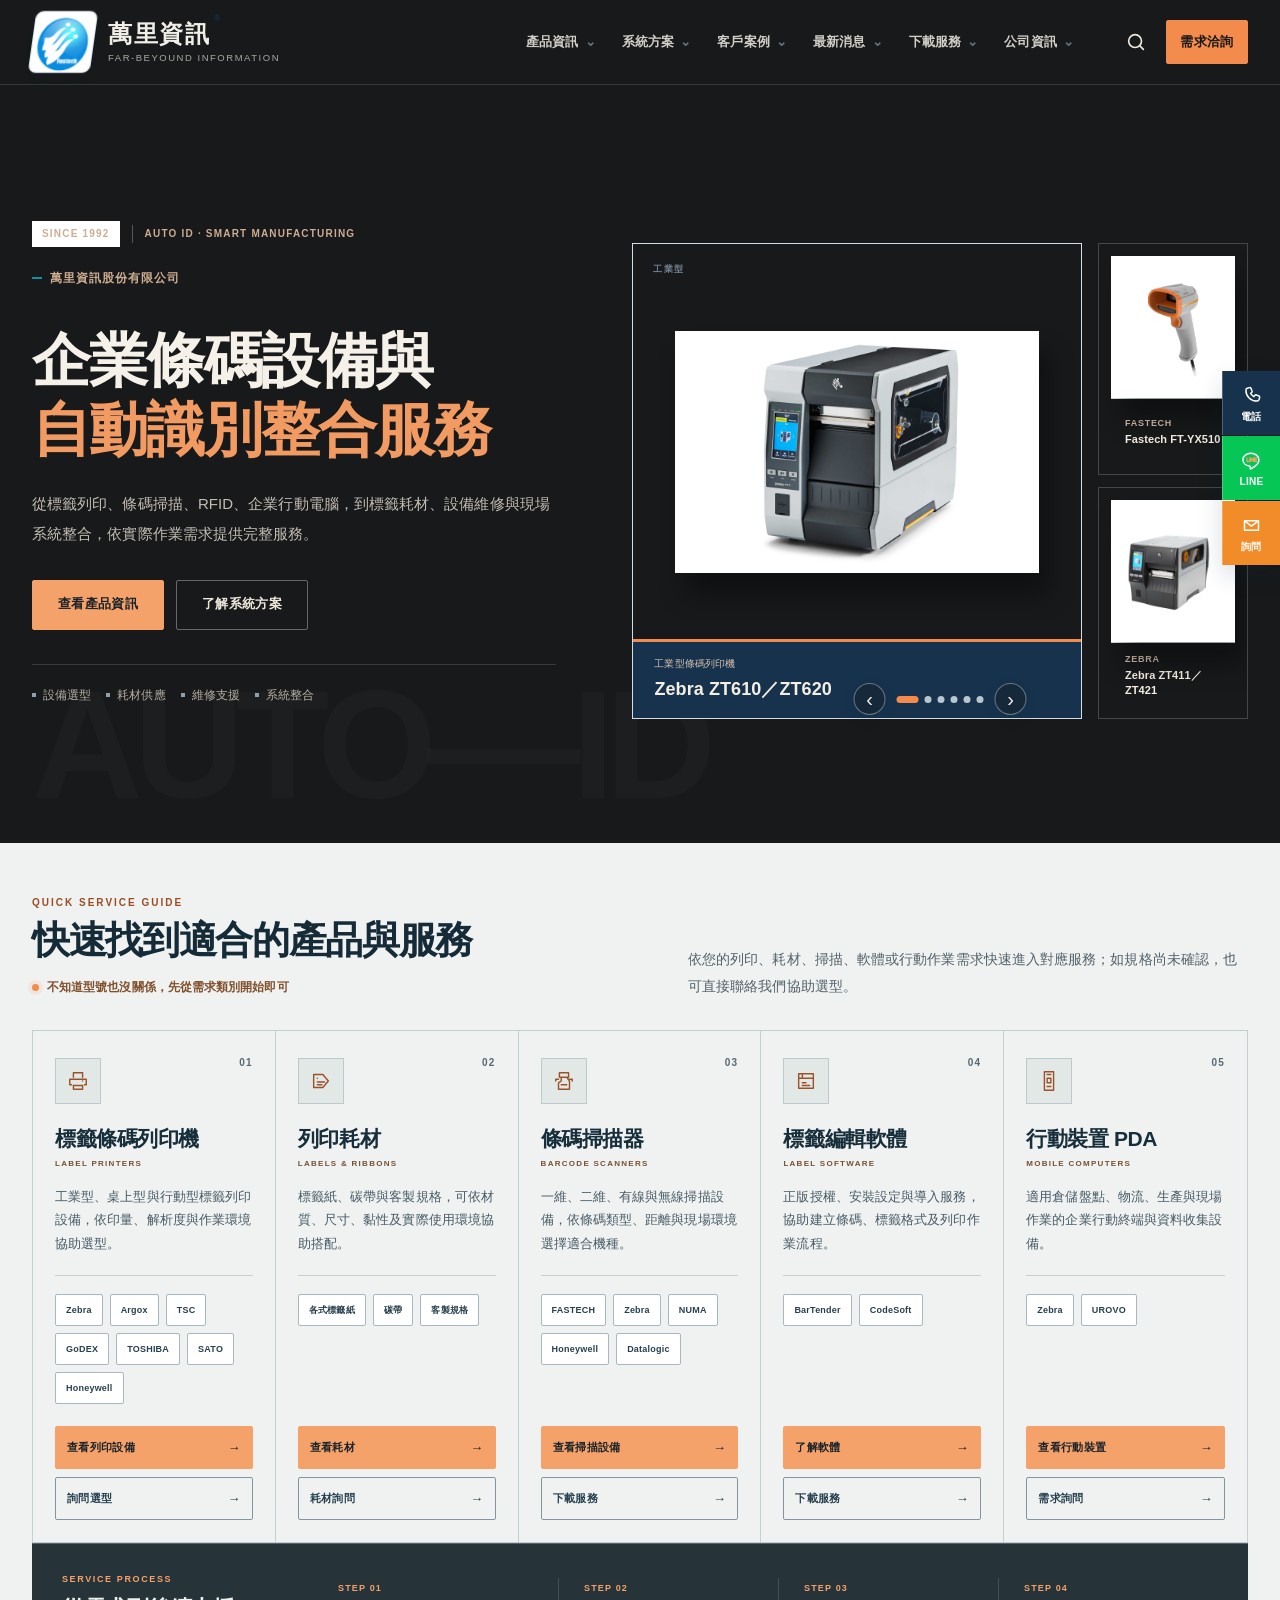
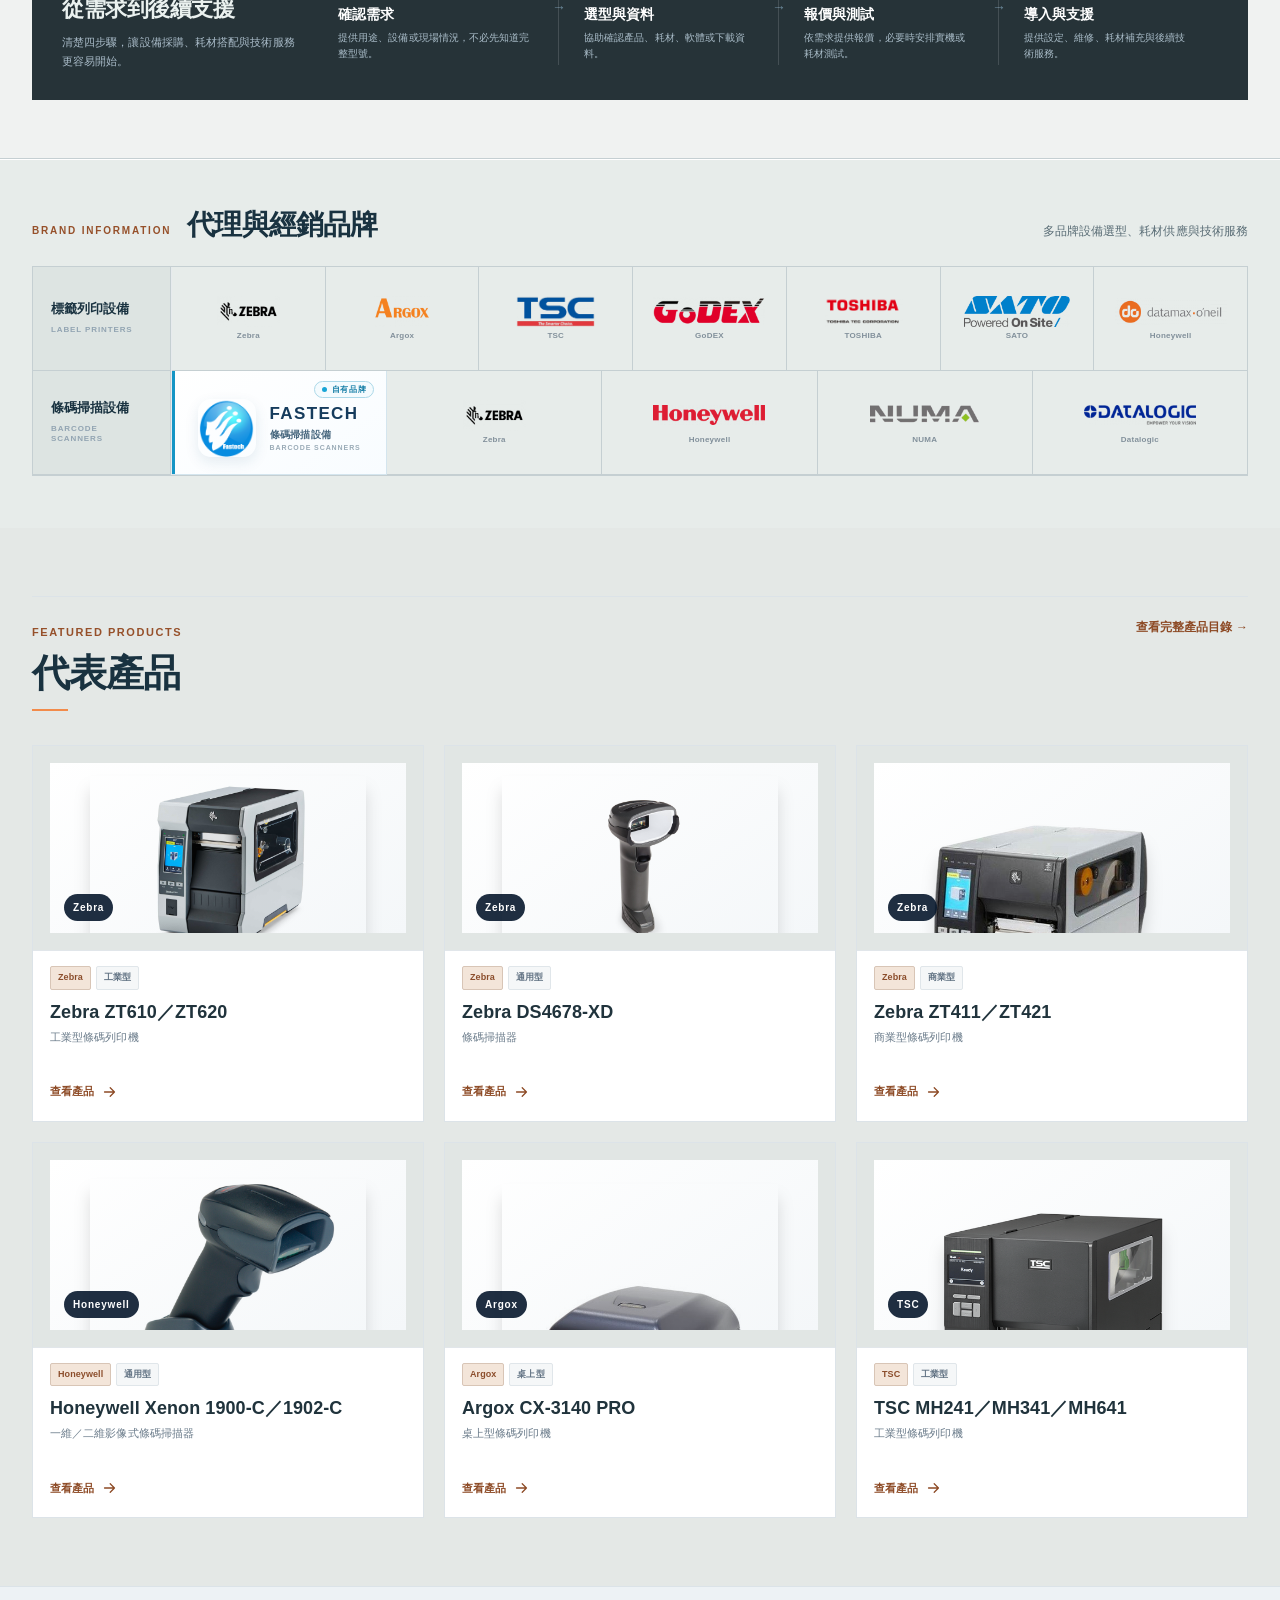
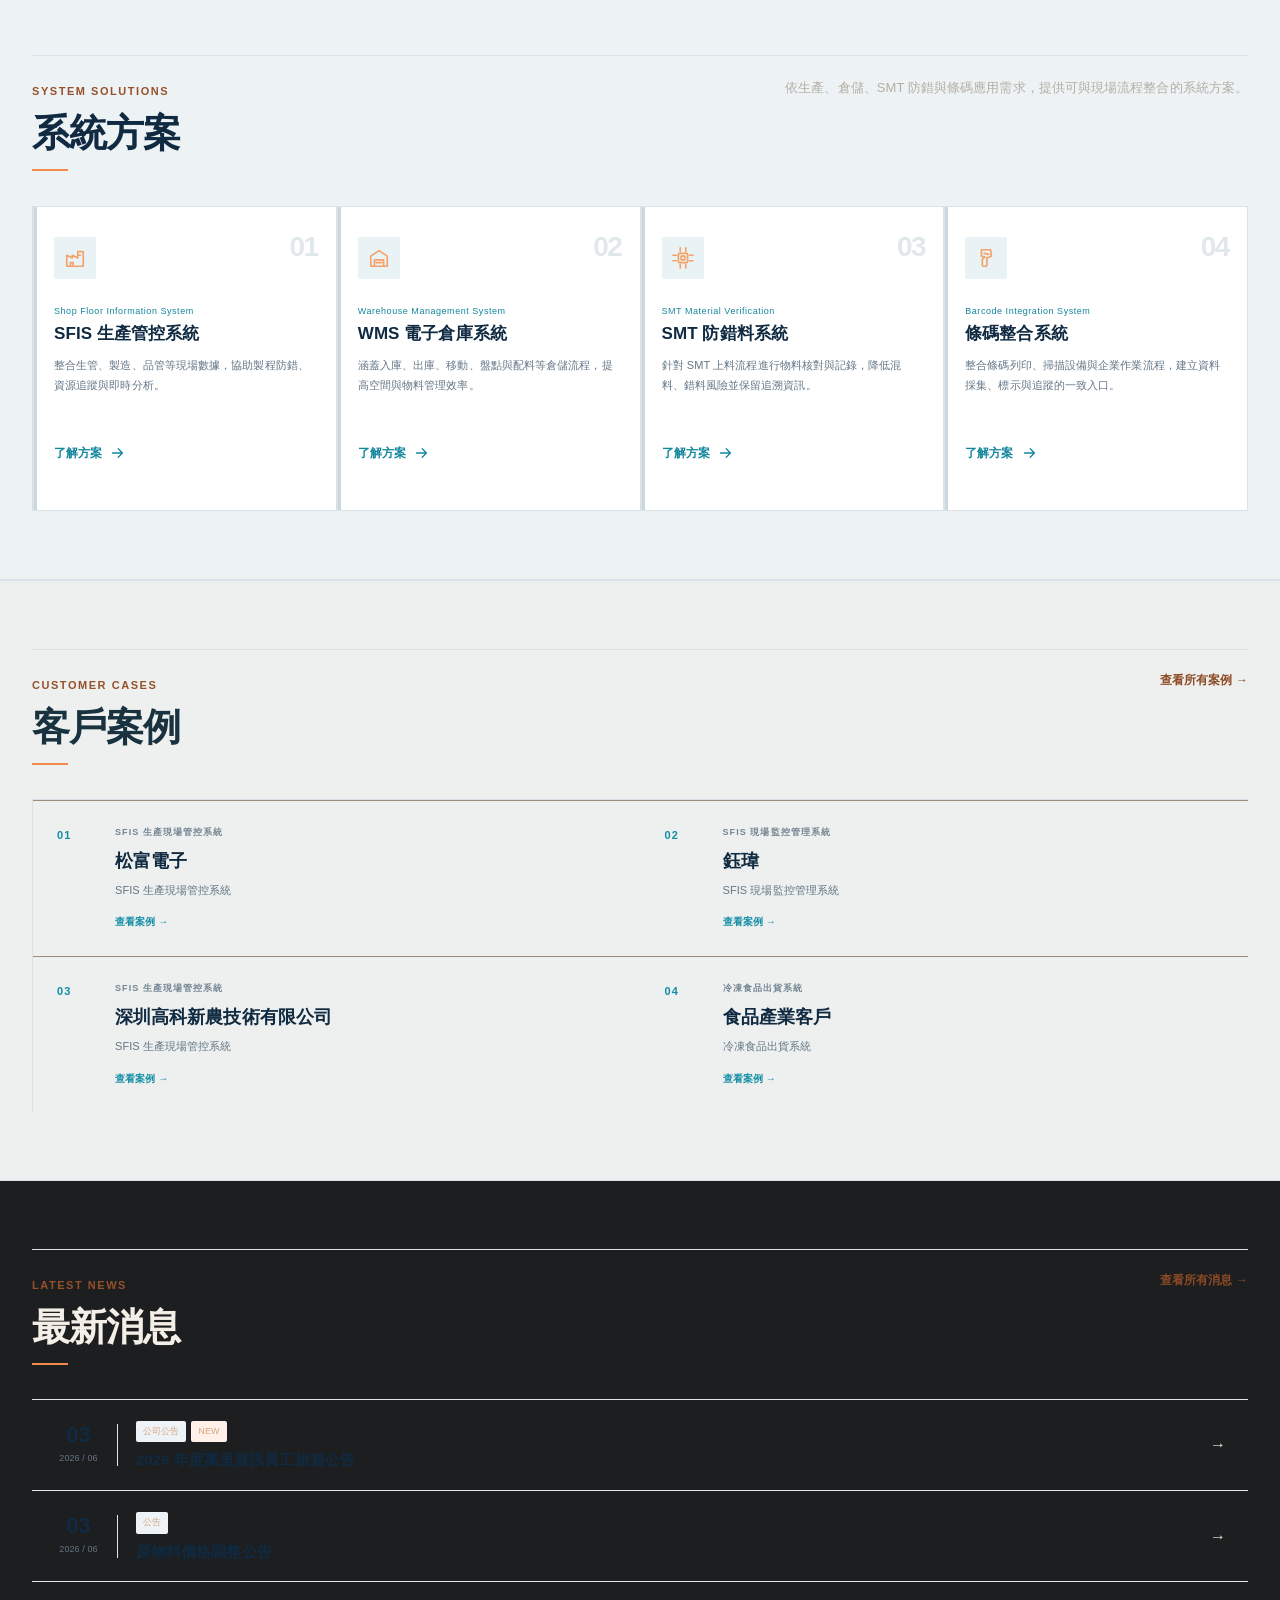
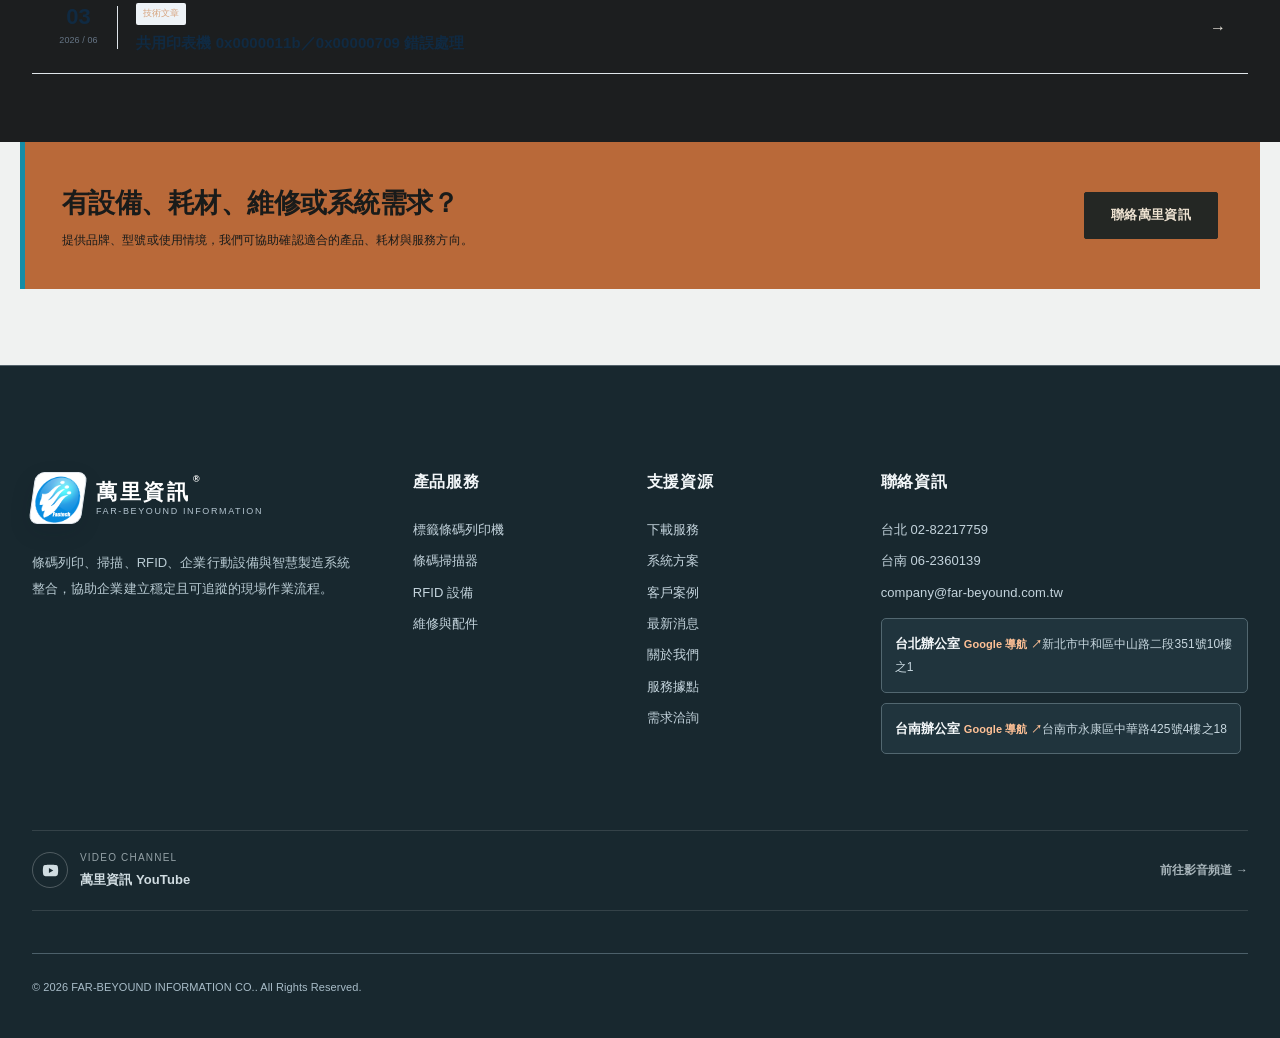
==== index.html @ d7917647 "首頁 product-docs 保留獨立 late 載入" ====
<!doctype html><html lang="zh-Hant"><head><meta charset="utf-8"><meta name="viewport" content="width=device-width,initial-scale=1"><meta name="description" content="萬里資訊提供標籤條碼列印機、條碼掃描器、RFID、行動電腦、標籤耗材、維修與智慧製造系統整合服務。"><title>萬里資訊｜條碼設備、自動識別與系統整合</title><link rel="stylesheet" href="assets/css/home-bundle.css?v=20260918-1010"><link rel="stylesheet" href="assets/css/approved-skin-20260916.css?v=20260918-1010"><link rel="icon" type="image/png" href="assets/images/brand/far-beyound-logo.png"></head><body data-page="home" class="fb-approved-skin-20260916"><div id="siteHeader"></div>
<main>
<section class="hero v2-home-hero"><div class="container hero-inner"><div class="hero-copy"><span class="eyebrow">萬里資訊股份有限公司</span><h1>企業條碼設備與<br><em>自動識別整合服務</em></h1><p>從標籤列印、條碼掃描、RFID、企業行動電腦，到標籤耗材、設備維修與現場系統整合，依實際作業需求提供完整服務。</p><div class="hero-actions"><a class="btn btn-primary" href="products.html">查看產品資訊</a><a class="btn btn-secondary" href="solutions.html">了解系統方案</a></div><div class="hero-trust" data-interactive="1"><a href="products.html"><span>設備選型</span></a><a href="products.html?category=labels"><span>耗材供應</span></a><a href="products.html?category=parts"><span>維修支援</span></a><a href="solutions.html"><span>系統整合</span></a></div></div><div class="v2-hero-products"><a class="v2-stage-main" href="product.html?id=zebra-zt610-zt620"><span class="v2-stage-label">INDUSTRIAL LABEL PRINTER</span><img src="assets/images/products/zebra-zt610-zt620.jpg" alt="Zebra ZT610 / ZT620 工業型條碼列印機" loading="eager" fetchpriority="high" decoding="async"><span class="v2-stage-caption"><small>工業型條碼列印機</small><b>Zebra ZT610 / ZT620</b></span></a><div class="v2-stage-side"><a href="product.html?id=zebra-zt411-zt421"><img src="assets/images/products/zebra-zt411-zt421.png" alt="Zebra ZT411 / ZT421" loading="lazy" fetchpriority="low" decoding="async"><span>Zebra ZT411 / ZT421</span></a><a href="product.html?id=zebra-ds4678-xd"><img src="assets/images/products/zebra-ds4678-xd.jpg" alt="Zebra DS4678-XD" loading="lazy" fetchpriority="low" decoding="async"><span>Zebra DS4678-XD</span></a></div></div></div></section>
<section class="v5-credibility" aria-label="萬里資訊服務概況"><div class="container v5-cred-grid"><div class="v5-cred-item"><strong class="v5-cred-key">1992</strong><span class="v5-cred-copy"><b>公司核准設立</b><span>持續服務企業條碼與自動識別應用</span></span></div><div class="v5-cred-item"><strong class="v5-cred-key smaller">台北 × 台南</strong><span class="v5-cred-copy"><b>台灣服務據點</b><span>設備、耗材與技術服務窗口</span></span></div><div class="v5-cred-item"><strong class="v5-cred-key smaller">AUTO ID</strong><span class="v5-cred-copy"><b>多品牌設備整合</b><span>列印、掃描、RFID 與行動設備</span></span></div><div class="v5-cred-item"><strong class="v5-cred-key smaller">SFIS · WMS · SMT</strong><span class="v5-cred-copy"><b>現場系統整合</b><span>生產、倉儲、防錯與條碼流程</span></span></div></div></section>
<section class="brand-portfolio" aria-labelledby="brandPortfolioTitle"><div class="container"><div class="brand-portfolio-head"><div class="brand-portfolio-title"><small>BRAND INFORMATION</small><h2 id="brandPortfolioTitle">代理與經銷品牌</h2></div><p>多品牌設備選型、耗材供應與技術服務</p></div><div class="brand-family"><div class="brand-family-label">標籤列印設備<small>LABEL PRINTERS</small></div><div class="brand-wordmarks"><a class="brand-wordmark zebra" href="products.html?category=printers&brand=Zebra">Zebra</a><a class="brand-wordmark argox" href="products.html?category=printers&brand=Argox">Argox</a><a class="brand-wordmark tsc" href="products.html?category=printers&brand=TSC">TSC</a><a class="brand-wordmark godex" href="products.html?category=printers&brand=GoDEX">GoDEX</a><a class="brand-wordmark toshiba" href="products.html?category=printers&brand=TOSHIBA">TOSHIBA</a><a class="brand-wordmark sato" href="products.html?category=printers&brand=SATO">SATO</a><a class="brand-wordmark honeywell" href="products.html?category=printers&brand=Honeywell">Honeywell</a></div></div><div class="brand-family scanner"><div class="brand-family-label">條碼掃描設備<small>BARCODE SCANNERS</small></div><div class="brand-wordmarks"><a class="brand-wordmark fastech" href="products.html?category=scanners&brand=Fastech">Fastech</a><a class="brand-wordmark zebra" href="products.html?category=scanners&brand=Zebra">Zebra</a><a class="brand-wordmark honeywell" href="products.html?category=scanners&brand=Honeywell">Honeywell</a><a class="brand-wordmark numa" href="products.html?category=scanners&brand=NUMA">NUMA</a><a class="brand-wordmark datalogic" href="products.html?category=scanners&brand=Datalogic">Datalogic</a></div></div></div></section>
<section class="v2-service-strip"><div class="container v2-service-grid"><a class="v2-service-item" href="products.html"><span class="v2-service-no">01</span><span><b>設備與產品</b><small>列印機・掃描器・RFID・行動電腦</small></span></a><a class="v2-service-item" href="products.html?category=labels"><span class="v2-service-no">02</span><span><b>標籤與耗材</b><small>標籤貼紙・碳帶・客製代印</small></span></a><a class="v2-service-item" href="products.html?category=parts"><span class="v2-service-no">03</span><span><b>維修與技術支援</b><small>設備檢測・零件・現場服務</small></span></a><a class="v2-service-item" href="solutions.html"><span class="v2-service-no">04</span><span><b>系統整合</b><small>SFIS・WMS・SMT・條碼整合</small></span></a></div></section>
<section class="section section-white"><div class="container"><div class="section-head"><div><span class="eyebrow">PRODUCT & SERVICE</span><h2>產品與服務</h2></div><p>依設備類型快速進入完整目錄，從硬體、耗材、軟體到維修服務集中查找。</p></div><div id="homeCategories" class="category-grid"></div></div></section><section class="section"><div class="container"><div class="section-head"><div><span class="eyebrow">FEATURED PRODUCTS</span><h2>代表產品</h2></div><a class="text-link" href="products.html">查看完整產品目錄 →</a></div><div id="homeProducts" class="product-grid"></div></div></section><section class="section section-dark"><div class="container"><div class="section-head"><div><span class="eyebrow">SYSTEM SOLUTIONS</span><h2>系統方案</h2></div><p>依生產、倉儲、SMT 防錯與條碼應用需求，提供可與現場流程整合的系統方案。</p></div><div id="homeSolutions" class="solution-grid"></div></div></section>
<section class="section v5-case-section"><div class="container"><div class="section-head"><div><span class="eyebrow">CUSTOMER CASES</span><h2>客戶案例</h2></div><a class="text-link" href="cases.html">查看所有案例 →</a></div><div class="v5-case-grid"><a class="v5-case-card" href="cases.html"><span class="v5-case-no">01</span><small>SFIS · PRODUCTION</small><h3>松富電子</h3><p>SFIS 生產現場管控系統</p><span class="v5-case-link">查看案例 →</span></a><a class="v5-case-card" href="cases.html"><span class="v5-case-no">02</span><small>SFIS · MONITORING</small><h3>鈺瑋</h3><p>SFIS 現場監控管理系統</p><span class="v5-case-link">查看案例 →</span></a><a class="v5-case-card" href="cases.html"><span class="v5-case-no">03</span><small>SFIS · INTEGRATION</small><h3>深圳高科新農技術有限公司</h3><p>SFIS 生產現場管控系統</p><span class="v5-case-link">查看案例 →</span></a><a class="v5-case-card" href="cases.html"><span class="v5-case-no">04</span><small>WMS · SHIPPING</small><h3>食品產業客戶</h3><p>冷凍食品出貨系統</p><span class="v5-case-link">查看案例 →</span></a></div></div></section>
<section class="section section-white"><div class="container"><div class="section-head"><div><span class="eyebrow">LATEST NEWS</span><h2>最新消息</h2></div><a class="text-link" href="news.html">查看所有消息 →</a></div><div id="homeNews" class="news-list"></div></div></section><section class="cta-band"><div><h2>有設備、耗材、維修或系統需求？</h2><p>提供品牌、型號或使用情境，我們可協助確認適合的產品、耗材與服務方向。</p></div><a class="btn" href="contact.html">聯絡萬里資訊</a></section>
</main><div id="siteFooter"></div><script src="assets/js/data.js?v=20260918-1010"></script><script src="assets/js/cloud-sync.js?v=20260918-1010" data-cloud-sync="1"></script><script type="application/json" id="homeBundledRuntimeMarkers" data-front-url-guard="1" data-page-settings-control="1" data-search-visibility="1" data-front-location-control="1" data-front-feature-control="1" data-public-managed-content="1" data-front-brand-control="1" data-social-content="1" data-site-seo="1" data-social-display="1" data-public-release-polish="1" data-brand-home-guard="1" data-quick-contact-normalize="1" data-quick-contact-authority="1" data-solution-coverage="1">{}</script><script type="application/json" id="homeLateRuntimeAssets">["assets/js/product-docs.js?v=20260918-1010","assets/js/home-late-bundle.js?v=20260918-1010"]</script><script src="assets/js/home-main-bundle.js?v=20260918-1010"></script><script src="assets/js/site-social.js?v=20260918-1010"></script><script src="assets/js/home-aux-bundle.js?v=20260918-1010"></script></body></html>
---- assets/css/home-bundle.css ----
/* HOME BUNDLE — generated from existing styles in production order. Approved skin remains a direct final authority stylesheet. */

/* ===== assets/css/public-prepaint.css ===== */
/* Meeting-stability first paint: keep the public page visible and avoid white/blank flashes. */
html body[data-page]:not([data-page="admin"]):not(.fb-public-ready){visibility:visible!important;opacity:1!important;transition:none!important}
html body[data-page]:not([data-page="admin"]){visibility:visible!important;opacity:1!important;transition:none!important}
html body[data-page]:not([data-page="admin"]).fb-public-ready{visibility:visible!important;opacity:1!important;transition:none!important}

/* Canonical public quick-contact UI. Colors must be correct before JavaScript enhancement. */
@media(max-width:980px){
  body[data-page="home"] .v2-home-hero{padding-bottom:92px}
  body[data-page="home"] .v2-hero-products{margin-bottom:8px}
  html body[data-page]:not([data-page="admin"]) .quick-contact{display:none!important}
  html body[data-page]:not([data-page="admin"]) .mobile-contact-bar{position:fixed!important;left:0!important;right:0!important;bottom:0!important;z-index:90!important;display:grid!important;grid-template-columns:repeat(3,1fr)!important;gap:0!important;padding:0 0 env(safe-area-inset-bottom)!important;background:transparent!important;border:0!important;border-radius:0!important;box-shadow:0 -8px 26px rgba(18,46,70,.10)!important;overflow:visible!important}
  html body[data-page]:not([data-page="admin"]) .mobile-contact-bar a,html body[data-page]:not([data-page="admin"]) .mobile-contact-bar button{min-height:58px!important;height:58px!important;margin:0!important;padding:0!important;border:0!important;border-right:1px solid rgba(255,255,255,.25)!important;border-radius:0!important;color:#fff!important;display:flex!important;align-items:center!important;justify-content:center!important;gap:7px!important;text-decoration:none!important;font:inherit!important;font-size:11px!important;font-weight:700!important;line-height:1.1!important;box-shadow:none!important;transition:none!important}
  html body[data-page]:not([data-page="admin"]) .mobile-contact-bar button{background:#17324d!important}
  html body[data-page]:not([data-page="admin"]) .mobile-contact-bar a:nth-child(2){background:#06C755!important}
  html body[data-page]:not([data-page="admin"]) .mobile-contact-bar a:nth-child(3){background:#F28C28!important}
  html body[data-page]:not([data-page="admin"]) .mobile-contact-bar a:last-child{border-right:0!important}
  html body[data-page]:not([data-page="admin"]) .mobile-contact-bar svg{width:19px!important;height:19px!important;display:block!important;fill:none!important;stroke:#fff!important;stroke-width:1.7!important;stroke-linecap:round!important;stroke-linejoin:round!important}
  html body[data-page]:not([data-page="admin"]) .mobile-contact-bar .line-detail{stroke-width:1.25!important}
  html body[data-page]:not([data-page="admin"]) .mobile-contact-phone{position:fixed!important;left:14px!important;right:14px!important;bottom:calc(70px + env(safe-area-inset-bottom))!important;z-index:91!important;background:#fff!important;border:1px solid #dce4e9!important;border-radius:10px!important;padding:8px!important;box-shadow:0 18px 48px rgba(17,43,66,.2)!important;display:none!important}
  html body[data-page]:not([data-page="admin"]) .mobile-contact-phone.is-open{display:block!important}
  html body[data-page]:not([data-page="admin"]) .mobile-contact-phone a{display:flex!important;justify-content:space-between!important;align-items:center!important;padding:13px 12px!important;text-decoration:none!important;color:#17324d!important;border-bottom:1px solid #edf1f3!important}
  html body[data-page]:not([data-page="admin"]) .mobile-contact-phone a:last-child{border-bottom:0!important}
  html body[data-page]:not([data-page="admin"]) .mobile-contact-phone span{font-size:12px!important;color:#71808d!important}
  html body[data-page]:not([data-page="admin"]) .mobile-contact-phone b{font-size:14px!important}
  html body[data-page]:not([data-page="admin"]){padding-bottom:calc(58px + env(safe-area-inset-bottom))!important}
}

@media(min-width:981px){
  html body[data-page]:not([data-page="admin"]){padding-bottom:0!important}
  html body[data-page]:not([data-page="admin"]) .quick-contact{position:fixed!important;right:0!important;top:52%!important;z-index:88!important;transform:translateY(-50%)!important;display:grid!important;gap:1px!important;padding:0!important;width:auto!important;background:transparent!important;border:0!important;border-radius:8px 0 0 8px!important;box-shadow:0 10px 24px rgba(20,44,66,.16)!important;overflow:visible!important;filter:none!important}
  html body[data-page]:not([data-page="admin"]) .quick-contact .quick-contact-item{position:relative!important;margin:0!important;padding:0!important;border:0!important;background:transparent!important;box-shadow:none!important}
  html body[data-page]:not([data-page="admin"]) .quick-contact .quick-contact-btn{position:relative!important;display:flex!important;flex-direction:column!important;align-items:center!important;justify-content:center!important;width:58px!important;min-width:58px!important;height:64px!important;min-height:64px!important;margin:0!important;padding:0!important;border:0!important;border-left:1px solid rgba(255,255,255,.24)!important;border-radius:0!important;color:#fff!important;box-shadow:none!important;overflow:visible!important;gap:5px!important;text-decoration:none!important;line-height:1.1!important;font:inherit!important;transition:none!important;backdrop-filter:none!important}
  html body[data-page]:not([data-page="admin"]) .quick-contact .quick-contact-item:nth-child(1) .quick-contact-btn{background:#17324d!important}
  html body[data-page]:not([data-page="admin"]) .quick-contact .quick-contact-item:nth-child(2) .quick-contact-btn{background:#06C755!important}
  html body[data-page]:not([data-page="admin"]) .quick-contact .quick-contact-item:nth-child(3) .quick-contact-btn{background:#F28C28!important}
  html body[data-page]:not([data-page="admin"]) .quick-contact .quick-contact-btn:hover,html body[data-page]:not([data-page="admin"]) .quick-contact .quick-contact-item.is-open>.quick-contact-btn{filter:brightness(.92)!important}
  html body[data-page]:not([data-page="admin"]) .quick-contact .quick-contact-btn svg{width:21px!important;height:21px!important;display:block!important;fill:none!important;stroke:#fff!important;stroke-width:1.7!important;stroke-linecap:round!important;stroke-linejoin:round!important}
  html body[data-page]:not([data-page="admin"]) .quick-contact .quick-contact-btn span{font-size:10px!important;line-height:1.1!important;font-weight:700!important;letter-spacing:.03em!important;color:#fff!important}
  html body[data-page]:not([data-page="admin"]) .quick-contact .quick-phone-panel{right:67px!important;top:0!important}
}


/* ===== assets/css/app.css ===== */
body[data-page]:not([data-page="admin"]):not(.fb-public-ready){visibility:hidden!important}
:root{--bg:#f5f7fa;--surface:#fff;--ink:#102033;--muted:#65758a;--line:#dbe3ea;--navy:#09203b;--navy2:#12395c;--teal:#0b968e;--teal2:#17b6a7;--orange:#ed6a3a;--soft:#eaf8f6;--radius:18px;--shadow:0 18px 50px rgba(9,32,59,.12);--container:1180px}*{box-sizing:border-box}html{scroll-behavior:smooth}body{margin:0;background:var(--bg);color:var(--ink);font-family:Inter,"Noto Sans TC","PingFang TC","Microsoft JhengHei",system-ui,sans-serif;line-height:1.65}.no-scroll{overflow:hidden}a{color:inherit;text-decoration:none}button,input,select,textarea{font:inherit}button{cursor:pointer}.container{width:min(calc(100% - 40px),var(--container));margin:auto}.icon{width:22px;height:22px;display:inline-block;flex:none}.eyebrow{font-size:11px;font-weight:900;letter-spacing:.17em;color:var(--teal);text-transform:uppercase}.topbar{background:#06182d;color:#c9d8e7;font-size:12px}.topbar-inner{min-height:36px;display:flex;align-items:center;justify-content:space-between;gap:20px}.topbar-contact{display:flex;gap:10px;align-items:center}.topbar a:hover{color:#fff}.line-link{color:#8ce4da}.site-header{position:sticky;top:0;z-index:50;background:rgba(255,255,255,.96);backdrop-filter:blur(14px);border-bottom:1px solid rgba(219,227,234,.85);transition:.2s}.site-header.scrolled{box-shadow:0 10px 30px rgba(9,32,59,.08)}.header-inner{height:76px;display:flex;align-items:center;gap:28px}.brand{display:flex;align-items:center;gap:12px;white-space:nowrap}.brand-mark{width:39px;height:39px;display:flex;align-items:flex-end;gap:3px;transform:skew(-8deg)}.brand-mark i{display:block;width:9px;border-radius:2px;background:var(--teal2)}.brand-mark i:nth-child(1){height:19px}.brand-mark i:nth-child(2){height:29px;background:var(--orange)}.brand-mark i:nth-child(3){height:35px;background:var(--navy2)}.brand-copy{display:grid;line-height:1}.brand-copy strong{font-size:22px;letter-spacing:.08em}.brand-copy small{margin-top:6px;font-size:9px;letter-spacing:.22em;color:var(--muted)}.desktop-nav{display:flex;align-items:center;justify-content:center;gap:3px;margin-left:auto}.desktop-nav>a,.nav-item>a{display:flex;align-items:center;padding:27px 14px;font-size:14px;font-weight:800;position:relative}.desktop-nav>a:after,.nav-item>a:after{content:"";position:absolute;left:14px;right:14px;bottom:17px;height:2px;background:var(--teal);transform:scaleX(0);transition:.2s}.desktop-nav>a:hover:after,.nav-item:hover>a:after{transform:scaleX(1)}.nav-caret{margin-left:6px;color:var(--muted)}.has-mega{position:static}.mega-menu{position:absolute;top:100%;left:50%;width:min(1100px,calc(100vw - 48px));transform:translate(-50%,10px);padding:26px 28px 30px;background:#fff;border:1px solid var(--line);border-radius:0 0 24px 24px;box-shadow:0 30px 70px rgba(9,32,59,.18);opacity:0;visibility:hidden;pointer-events:none;transition:.18s}.has-mega:hover .mega-menu{opacity:1;visibility:visible;pointer-events:auto;transform:translate(-50%,0)}.mega-head{display:flex;justify-content:space-between;align-items:flex-end;margin-bottom:18px}.mega-head h3{font-size:24px;margin:3px 0 0}.mega-grid{display:grid;grid-template-columns:repeat(4,1fr);gap:10px}.mega-card{display:flex;align-items:center;gap:12px;padding:14px;border:1px solid #e4eaf0;border-radius:14px;background:#fbfcfd}.mega-card:hover{border-color:#9bd8d2;background:#f1fbfa}.mini-icon,.category-icon,.result-icon{display:grid;place-items:center;background:var(--soft);color:var(--teal)}.mini-icon{width:38px;height:38px;border-radius:10px}.mega-card span:last-child{display:grid}.mega-card b{font-size:14px}.mega-card small{font-size:10px;color:var(--muted)}.header-actions{display:flex;align-items:center;gap:8px}.icon-btn{width:42px;height:42px;border:0;border-radius:11px;background:transparent;color:var(--ink);display:grid;place-items:center}.icon-btn:hover{background:#eef3f7}.mobile-menu-trigger{display:none}.btn{min-height:46px;padding:11px 18px;border:1px solid transparent;border-radius:12px;display:inline-flex;align-items:center;justify-content:center;gap:8px;font-weight:900;transition:.18s}.btn-sm{min-height:38px;padding:8px 13px;font-size:13px}.btn-primary{background:var(--teal);color:#fff}.btn-primary:hover{background:#087f78;transform:translateY(-1px)}.btn-secondary{background:#fff;border-color:var(--line)}.btn-secondary:hover{background:#f8fafc;border-color:#9fb2c4}.text-link,.card-link{border:0;background:transparent;color:var(--teal);display:inline-flex;align-items:center;gap:7px;font-weight:900}.text-link .icon,.card-link .icon{width:17px;transition:.2s}.text-link:hover .icon,.card-link:hover .icon{transform:translateX(4px)}.hero{position:relative;overflow:hidden;min-height:610px;display:flex;align-items:center;background:linear-gradient(120deg,#06182d 0%,#0d2d4d 60%,#0b4350 100%);color:#fff}.hero:before{content:"";position:absolute;inset:0;background:radial-gradient(circle at 78% 38%,rgba(23,182,167,.27),transparent 32%),linear-gradient(rgba(255,255,255,.035) 1px,transparent 1px),linear-gradient(90deg,rgba(255,255,255,.035) 1px,transparent 1px);background-size:auto,46px 46px,46px 46px}.hero-inner{position:relative;display:grid;grid-template-columns:1.08fr .92fr;gap:68px;align-items:center;padding:72px 0}.hero-copy h1{font-size:clamp(40px,5vw,66px);line-height:1.1;letter-spacing:-.035em;margin:12px 0 20px}.hero-copy h1 em{font-style:normal;color:#77ded4}.hero-copy>p{max-width:650px;font-size:17px;color:#c8d8e8}.hero-actions{display:flex;gap:12px;flex-wrap:wrap;margin:30px 0}.hero .btn-secondary{background:rgba(255,255,255,.08);border-color:rgba(255,255,255,.2);color:#fff}.hero-trust{display:flex;flex-wrap:wrap;gap:18px;margin-top:28px;font-size:12px;color:#c8d8e8}.hero-console{padding:16px;background:rgba(255,255,255,.08);border:1px solid rgba(255,255,255,.16);border-radius:26px;box-shadow:0 40px 90px rgba(0,0,0,.28);transform:perspective(900px) rotateY(-4deg) rotateX(2deg)}.console-window{overflow:hidden;background:#f7fafc;color:var(--ink);border-radius:18px}.console-top{height:44px;padding:0 14px;border-bottom:1px solid #dae2e9;display:flex;align-items:center;justify-content:space-between}.dots{display:flex;gap:6px}.dots i{width:8px;height:8px;border-radius:50%;background:#cbd5e1}.console-top small{font-size:10px;color:var(--muted);font-weight:800}.console-body{padding:18px}.console-kicker{font-size:10px;color:var(--muted);letter-spacing:.12em}.console-title{font-size:20px;font-weight:900;margin:3px 0 15px}.console-grid{display:grid;grid-template-columns:1fr 1fr;gap:10px}.console-tile{padding:13px;background:#fff;border:1px solid #dde5ec;border-radius:12px}.console-tile span{font-size:13px;font-weight:900}.console-tile small{display:block;margin-top:7px;color:var(--muted);font-size:10px}.console-status{display:grid;grid-template-columns:repeat(3,1fr);gap:8px;margin-top:12px}.status-box{padding:10px;border-radius:10px;background:#edf8f6}.status-box b{display:block;font-size:18px}.status-box small{font-size:9px;color:var(--muted)}.section{padding:84px 0}.section-white{background:#fff}.section-dark{background:#081c32;color:#fff}.section-head{display:flex;align-items:flex-end;justify-content:space-between;gap:30px;margin-bottom:34px}.section-head h2{margin:6px 0 0;font-size:clamp(30px,4vw,44px);line-height:1.2}.section-head p{max-width:610px;margin:0;color:var(--muted)}.section-dark .section-head p{color:#b5c7d8}.category-grid{display:grid;grid-template-columns:repeat(4,1fr);gap:14px}.category-card{position:relative;min-height:218px;padding:24px;overflow:hidden;background:#fff;border:1px solid var(--line);border-radius:18px;transition:.22s}.category-card:before{content:"";position:absolute;width:150px;height:150px;border-radius:50%;right:-80px;top:-75px;background:#edf8f7;transition:.25s}.category-card:hover{transform:translateY(-4px);box-shadow:var(--shadow);border-color:#acdcd7}.category-card:hover:before{transform:scale(1.5)}.category-icon{position:relative;width:48px;height:48px;border-radius:14px}.category-body{position:relative;display:block;margin-top:21px}.category-body small{font-size:10px;letter-spacing:.09em;color:var(--teal);font-weight:900}.category-body h3{margin:2px 0 7px;font-size:18px}.category-body p{margin:0;font-size:12px;color:var(--muted)}.category-arrow{position:absolute;right:18px;bottom:18px;width:34px;height:34px;border-radius:50%;display:grid;place-items:center;background:#f1f5f9;color:var(--teal)}.category-arrow .icon{width:17px}.product-grid{display:grid;grid-template-columns:repeat(3,1fr);gap:20px}.product-card{overflow:hidden;background:#fff;border:1px solid var(--line);border-radius:20px;transition:.22s}.product-card:hover{transform:translateY(-5px);box-shadow:var(--shadow)}.product-card-visual{height:235px;padding:16px;background:linear-gradient(145deg,#edf2f7,#fafcfd)}.device-visual{height:100%;position:relative;overflow:hidden;display:grid;place-items:center;border-radius:14px;background:linear-gradient(145deg,#f7fafc,#e7eef4)}.device-visual:before{content:"";position:absolute;inset:0;background:radial-gradient(circle at 78% 24%,rgba(23,182,167,.14),transparent 28%),linear-gradient(rgba(15,23,42,.025) 1px,transparent 1px),linear-gradient(90deg,rgba(15,23,42,.025) 1px,transparent 1px);background-size:auto,22px 22px,22px 22px}.device-art{width:78%;height:78%;position:relative;z-index:1}.device-art svg{width:100%;height:100%;filter:drop-shadow(0 18px 16px rgba(15,23,42,.12))}.device-tag{position:absolute;z-index:2;left:14px;bottom:14px;padding:7px 9px;border-radius:8px;background:rgba(255,255,255,.9);display:grid;line-height:1.2}.device-tag span{font-size:9px;color:var(--teal);font-weight:900}.device-tag b{font-size:11px}.product-card-body{padding:19px}.product-meta{display:flex;gap:7px;align-items:center;flex-wrap:wrap}.product-meta span{padding:4px 7px;border-radius:999px;background:#eef3f7;color:#607286;font-size:9px;font-weight:900}.product-meta span:first-child{background:var(--soft);color:var(--teal)}.product-card h3{margin:10px 0 2px;font-size:19px}.product-card p{margin:0 0 14px;color:var(--muted);font-size:12px}.card-link{font-size:12px}.solution-grid{display:grid;grid-template-columns:repeat(3,1fr);gap:16px}.solution-card{padding:28px;border-radius:18px;border:1px solid rgba(255,255,255,.12);background:rgba(255,255,255,.055);transition:.2s}.solution-card:hover{background:rgba(255,255,255,.09);transform:translateY(-4px)}.solution-icon{width:54px;height:54px;border-radius:15px;display:grid;place-items:center;background:rgba(23,182,167,.14);color:#72ddd2}.solution-card small{display:block;margin-top:21px;color:#76d9d0;font-size:9px;letter-spacing:.1em}.solution-card h3{margin:3px 0 9px;font-size:20px}.solution-card p{min-height:66px;margin:0 0 16px;color:#b7c8d8;font-size:12px}.solution-card .card-link{color:#78ded5}.case-strip{display:grid;grid-template-columns:repeat(4,1fr);gap:12px}.case-pill{padding:18px;border:1px solid var(--line);border-radius:14px;background:#fafcfd;display:grid}.case-pill span{font-size:12px;color:var(--muted)}.case-pill b{margin-top:3px;font-size:13px}.news-list,.news-page-list{display:grid}.news-row{display:grid;grid-template-columns:78px 1fr 30px;gap:18px;align-items:center;padding:18px 8px;border-bottom:1px solid var(--line)}.news-row:hover{background:#fff}.news-date{display:grid;text-align:center;border-right:1px solid var(--line)}.news-date b{font-size:25px;line-height:1}.news-date span{font-size:9px;color:var(--muted);margin-top:5px}.tag{display:inline-block;padding:3px 7px;border-radius:999px;background:#eef3f7;color:#617286;font-size:9px;font-weight:900;margin-right:5px}.tag-new{background:#fff0e9;color:#c85b33}.news-copy h3{margin:5px 0 2px;font-size:16px}.news-copy p{margin:0;color:var(--muted);font-size:12px}.news-row>.icon{width:18px;color:var(--teal)}.cta-band{width:min(calc(100% - 40px),var(--container));margin:0 auto 82px;padding:34px 38px;border-radius:22px;background:linear-gradient(105deg,#0b958d,#0a746f);color:#fff;display:flex;align-items:center;justify-content:space-between;gap:28px}.cta-band h2{margin:0;font-size:27px}.cta-band p{margin:4px 0 0;color:#d9f4f1}.cta-band .btn{background:#fff;color:#0c6e69}.page-hero{padding:66px 0;background:linear-gradient(120deg,#081c32,#0f3656);color:#fff}.page-hero h1{font-size:clamp(36px,5vw,54px);margin:7px 0 9px;line-height:1.15}.page-hero p{max-width:780px;margin:0;color:#c0d1e1}.filter-wrap{background:#fff;border-bottom:1px solid var(--line);padding:18px 0}.filter-row{display:flex;gap:8px;flex-wrap:wrap}.brand-row{margin-top:10px}.filter-chip,.brand-chip{padding:8px 12px;border:1px solid var(--line);border-radius:999px;background:#fff;font-size:11px;font-weight:800}.filter-chip.active,.brand-chip.active{background:var(--navy);border-color:var(--navy);color:#fff}.catalog-head{display:flex;align-items:center;justify-content:space-between;margin-bottom:20px}.catalog-head h2{margin:0}.catalog-head span{font-size:12px;color:var(--muted)}.breadcrumb{display:flex;gap:8px;align-items:center;flex-wrap:wrap;padding:22px 0;font-size:11px;color:var(--muted)}.breadcrumb b{color:var(--ink)}.product-detail{display:grid;grid-template-columns:1fr 1fr;gap:56px;align-items:center;padding:14px 0 56px}.product-detail-visual{height:440px}.product-detail-copy h1{font-size:46px;line-height:1.12;margin:12px 0 5px}.product-detail-copy h2{margin:0;color:#486077;font-size:18px;font-weight:700}.product-detail-copy>p{margin:22px 0;color:var(--muted)}.status-dot{background:#eef9f3!important;color:#29734e!important}.product-actions{display:flex;gap:10px;flex-wrap:wrap}.detail-grid{display:grid;grid-template-columns:1.15fr .85fr;gap:20px;align-items:start}.detail-block{padding:26px;background:#fff;border:1px solid var(--line);border-radius:18px;margin-bottom:20px}.detail-block h2{margin:4px 0 16px}.highlight-list{list-style:none;padding:0;margin:0;display:grid;gap:11px}.highlight-list li{display:flex;gap:9px;align-items:flex-start}.highlight-list .icon{width:18px;color:var(--teal);margin-top:3px}.spec-table{margin:0}.spec-row{display:grid;grid-template-columns:135px 1fr;gap:15px;padding:11px 0;border-bottom:1px solid #edf1f4}.spec-row dt{font-size:11px;color:var(--muted);font-weight:800}.spec-row dd{margin:0;font-size:12px;font-weight:700}.download-row{width:100%;border:0;border-bottom:1px solid #edf1f4;background:#fff;padding:11px 0;display:grid;grid-template-columns:42px 1fr auto;gap:10px;text-align:left;align-items:center}.download-icon{width:40px;height:40px;border-radius:10px;background:var(--soft);color:var(--teal);display:grid;place-items:center}.download-icon .icon{width:19px}.download-row span:nth-child(2){display:grid}.download-row small{font-size:9px;color:var(--muted)}.download-row b{font-size:12px}.download-cta{font-size:10px;color:var(--teal);font-weight:900}.empty-state{padding:28px;border:1px dashed #cbd7e1;border-radius:13px;text-align:center;color:var(--muted);display:grid}.empty-state b{color:var(--ink)}.empty-state.wide{grid-column:1/-1}.download-layout{display:grid;grid-template-columns:230px 1fr;gap:34px;align-items:start}.download-sidebar{position:sticky;top:102px;background:#fff;border:1px solid var(--line);border-radius:14px;padding:8px}.download-brand{width:100%;padding:10px 12px;text-align:left;border:0;border-radius:9px;background:transparent;font-size:12px;font-weight:800}.download-brand:hover,.download-brand.active{background:var(--soft);color:var(--teal)}.download-content-head h2{font-size:32px;margin:4px 0}.download-content-head p{color:var(--muted)}.download-list{display:grid;gap:10px}.download-item{display:grid;grid-template-columns:50px 1fr auto;gap:14px;align-items:center;padding:18px;background:#fff;border:1px solid var(--line);border-radius:14px}.download-main h3{margin:4px 0;font-size:16px}.download-main p{margin:0;color:var(--muted);font-size:11px}.download-meta{display:flex;gap:14px;margin-top:7px;flex-wrap:wrap;color:#7a8a9a;font-size:9px}.solution-nav{display:grid;grid-template-columns:repeat(3,1fr);gap:12px;margin-top:28px}.solution-nav a{display:flex;gap:12px;align-items:center;padding:16px;background:#fff;border:1px solid var(--line);border-radius:14px}.solution-nav>a>.icon{color:var(--teal)}.solution-nav span{display:grid}.solution-nav small{font-size:8px;color:var(--muted)}.solution-nav b{font-size:13px}.solution-detail{display:grid;grid-template-columns:1fr 1fr;gap:62px;align-items:center;padding:80px 0;border-bottom:1px solid var(--line)}.solution-detail.reverse .solution-visual{order:2}.solution-visual{height:350px;position:relative;overflow:hidden;border-radius:22px;background:linear-gradient(140deg,#082038,#0d4652);display:grid;place-items:center;color:#fff}.solution-icon.xl{width:100px;height:100px;border-radius:26px;background:rgba(255,255,255,.08)}.solution-icon.xl .icon{width:48px;height:48px}.visual-grid{position:absolute;inset:0;background:linear-gradient(rgba(255,255,255,.04) 1px,transparent 1px),linear-gradient(90deg,rgba(255,255,255,.04) 1px,transparent 1px);background-size:35px 35px}.solution-visual>small{position:absolute;left:20px;bottom:17px;font-size:9px;letter-spacing:.17em;color:#9bc6c4}.solution-copy h2{font-size:38px;line-height:1.2;margin:6px 0 14px}.solution-copy p{color:var(--muted)}.solution-copy ul{list-style:none;padding:0;display:grid;gap:10px;margin:22px 0}.solution-copy li{display:flex;gap:8px;align-items:center;font-weight:700;font-size:13px}.solution-copy li .icon{width:18px;color:var(--teal)}.news-card{display:grid;grid-template-columns:82px 1fr;gap:20px;padding:24px;background:#fff;border-bottom:1px solid var(--line)}.news-card:first-child{border-radius:16px 16px 0 0}.news-card:last-child{border-radius:0 0 16px 16px;border-bottom:0}.news-card-date{display:grid;align-content:start;text-align:center;padding-right:16px;border-right:1px solid var(--line)}.news-card-date b{font-size:30px;line-height:1}.news-card-date span{font-size:9px;color:var(--muted);margin-top:6px}.news-card h2{font-size:20px;margin:7px 0 4px}.news-card p{color:var(--muted);margin:0 0 8px;font-size:12px}.contact-grid{display:grid;grid-template-columns:.8fr 1.2fr;gap:42px}.contact-copy h2{font-size:34px;margin:5px 0 10px}.contact-copy>p{color:var(--muted)}.contact-cards{display:grid;gap:9px;margin-top:22px}.contact-card{padding:14px;background:#fff;border:1px solid var(--line);border-radius:13px;display:flex;gap:12px;align-items:center}.contact-card>.icon{color:var(--teal)}.contact-card span{display:grid}.contact-card small{font-size:9px;color:var(--muted)}.contact-card b{font-size:13px}.contact-form{padding:27px;background:#fff;border:1px solid var(--line);border-radius:20px}.form-grid{display:grid;grid-template-columns:1fr 1fr;gap:14px}.field{display:grid;gap:6px}.field.full{grid-column:1/-1}.field label{font-size:11px;font-weight:900;color:#536476}.field input,.field select,.field textarea{width:100%;padding:11px 12px;border:1px solid #cfd9e2;border-radius:10px;background:#fbfcfd;outline:none}.field input:focus,.field select:focus,.field textarea:focus{border-color:#69bfb7;box-shadow:0 0 0 3px rgba(23,182,167,.1)}.field textarea{min-height:125px;resize:vertical}.form-note{font-size:10px;color:var(--muted)}.form-success{display:none;margin-top:12px;padding:14px;border-radius:10px;background:#eef9f3;border:1px solid #bde7cd;color:#267148}.form-success.show{display:block}.site-footer{padding-top:58px;background:#06182d;color:#dce8f7}.footer-grid{display:grid;grid-template-columns:1.4fr repeat(3,1fr);gap:40px}.brand-light .brand-copy strong{color:#fff}.brand-light .brand-copy small{color:#9fb4ca}.footer-brand p{max-width:390px;color:#9fb4ca;font-size:12px}.footer-grid h4{margin:4px 0 12px;color:#fff}.footer-grid>div:not(:first-child){display:flex;flex-direction:column;align-items:flex-start}.footer-grid a,.footer-grid span{margin:4px 0;color:#afc0d1;font-size:12px}.footer-grid a:hover{color:#fff}.footer-bottom{margin-top:42px;padding:17px 0;border-top:1px solid rgba(255,255,255,.1);display:flex;justify-content:space-between;color:#7f95aa;font-size:10px}.mobile-drawer{display:none;position:fixed;z-index:90;inset:0;background:rgba(6,24,45,.55);backdrop-filter:blur(5px)}.mobile-drawer.open{display:block}.mobile-drawer-panel{position:absolute;right:0;top:0;bottom:0;width:min(360px,90vw);padding:18px;background:#fff;animation:slideIn .2s}.drawer-head{display:flex;justify-content:space-between;align-items:center;padding-bottom:12px;border-bottom:1px solid var(--line)}.drawer-links{display:grid;padding:14px 0}.drawer-links a{padding:12px;border-bottom:1px solid #edf1f4;font-weight:900}.drawer-contact{display:grid;gap:6px;margin-top:16px}.drawer-contact a{padding:10px;border-radius:10px;background:#f4f8fa;display:flex;align-items:center;gap:8px;font-size:12px}@keyframes slideIn{from{transform:translateX(100%)}to{transform:none}}.search-overlay{display:none;position:fixed;z-index:100;inset:0;padding:8vh 20px;background:rgba(6,24,45,.72);backdrop-filter:blur(9px)}.search-overlay.open{display:block}.search-dialog{width:min(720px,100%);margin:auto;padding:24px;background:#fff;border-radius:22px;box-shadow:0 40px 100px rgba(0,0,0,.3)}.search-head{display:flex;justify-content:space-between}.search-head h2{font-size:27px;margin:2px 0 14px}.search-field{height:54px;padding:0 14px;border:1px solid #cfd9e2;border-radius:13px;display:flex;align-items:center;gap:10px}.search-field .icon{color:var(--teal)}.search-field input{border:0;outline:0;width:100%}.search-results{max-height:52vh;overflow:auto;margin-top:10px}.search-hint{padding:24px;text-align:center;color:var(--muted);font-size:12px}.search-result{display:grid;grid-template-columns:42px 1fr 24px;gap:10px;align-items:center;padding:10px;border-radius:10px}.search-result:hover{background:#f2f8f7}.result-icon{width:40px;height:40px;border-radius:9px}.search-result span:nth-child(2){display:grid}.search-result small{font-size:9px;color:var(--muted)}.search-result b{font-size:12px}.search-result>.icon{width:16px;color:#9aa8b6}.site-toast{position:fixed;left:50%;bottom:28px;z-index:200;transform:translate(-50%,20px);padding:11px 16px;border-radius:10px;background:#081c32;color:#fff;box-shadow:0 12px 30px rgba(0,0,0,.24);font-size:12px;opacity:0;pointer-events:none;transition:.2s}.site-toast.show{opacity:1;transform:translate(-50%,0)}.admin-shell{min-height:100vh;display:grid;grid-template-columns:250px 1fr;background:#eef2f6}.admin-side{position:sticky;top:0;height:100vh;padding:24px 18px;background:#06182d;color:#fff}.admin-side .brand{margin-bottom:32px}.admin-nav{display:grid;gap:6px}.admin-nav a{padding:10px 12px;border-radius:9px;color:#b8c8d8;font-size:12px;font-weight:800}.admin-nav a.active,.admin-nav a:hover{background:rgba(255,255,255,.09);color:#fff}.admin-mode{position:absolute;left:18px;right:18px;bottom:20px;padding:12px;border-radius:12px;background:rgba(23,182,167,.12);border:1px solid rgba(23,182,167,.25);color:#9fe6df;font-size:10px}.admin-main{padding:30px}.admin-top{display:flex;justify-content:space-between;align-items:center;gap:20px;margin-bottom:24px}.admin-top h1{margin:0;font-size:27px}.admin-top p{margin:1px 0 0;color:var(--muted);font-size:11px}.admin-actions{display:flex;gap:8px;flex-wrap:wrap}.admin-stats{display:grid;grid-template-columns:repeat(4,1fr);gap:14px}.stat-card{padding:18px;background:#fff;border:1px solid var(--line);border-radius:15px}.stat-card small{color:var(--muted);font-weight:800}.stat-card b{display:block;font-size:31px;line-height:1.1;margin:5px 0}.stat-card span{font-size:8px;color:#8b99a8;letter-spacing:.12em}.admin-panel{margin-top:18px;overflow:hidden;background:#fff;border:1px solid var(--line);border-radius:17px}.admin-panel-head{padding:17px 19px;border-bottom:1px solid var(--line);display:flex;justify-content:space-between;align-items:center}.admin-panel-head h2{font-size:18px;margin:0}.admin-table-wrap{overflow:auto}.admin-table{width:100%;min-width:760px;border-collapse:collapse}.admin-table th{padding:11px 16px;text-align:left;background:#f8fafc;border-bottom:1px solid var(--line);font-size:9px;color:#7c8c9b}.admin-table td{padding:13px 16px;border-bottom:1px solid #edf1f4;font-size:11px}.admin-table td:nth-child(2){display:grid}.admin-table td:nth-child(2) small{color:var(--muted)}.admin-brand{font-weight:900;color:var(--teal)}.status-badge{padding:4px 7px;border-radius:999px;background:#eff8f2;color:#2e7750;font-size:9px;font-weight:900}.icon-text{padding:4px 6px;border:0;background:transparent;color:var(--teal);font-size:10px;font-weight:900}.icon-text.danger{color:#c45454}.admin-form-overlay{display:none;position:fixed;z-index:120;inset:0;background:rgba(6,24,45,.55);backdrop-filter:blur(5px)}.admin-form-overlay.open{display:block}.admin-form-drawer{position:absolute;right:0;top:0;bottom:0;width:min(560px,95vw);padding:24px;background:#fff;overflow:auto;animation:slideIn .2s}.admin-form-head{display:flex;justify-content:space-between;align-items:center;padding-bottom:13px;margin-bottom:18px;border-bottom:1px solid var(--line)}.admin-form-head h2{margin:0}.check-field{display:flex;align-items:center;gap:8px;margin-top:9px}.hidden-input{position:absolute;width:1px;height:1px;opacity:0;pointer-events:none}@media(max-width:980px){.desktop-nav{display:none}.mobile-menu-trigger{display:grid}.header-inner{height:68px}.hero-inner{grid-template-columns:1fr}.hero-console{max-width:650px}.category-grid{grid-template-columns:repeat(2,1fr)}.product-grid{grid-template-columns:repeat(2,1fr)}.solution-grid{grid-template-columns:1fr}.case-strip{grid-template-columns:repeat(2,1fr)}.footer-grid{grid-template-columns:1.2fr 1fr 1fr}.footer-grid>div:last-child{grid-column:1/-1}.product-detail{grid-template-columns:1fr}.detail-grid,.download-layout,.solution-detail,.contact-grid{grid-template-columns:1fr}.product-detail-visual{height:400px}.download-sidebar{position:static;display:flex;overflow:auto}.download-brand{width:auto;white-space:nowrap}.solution-detail.reverse .solution-visual{order:0}.admin-shell{grid-template-columns:1fr}.admin-side{display:none}.admin-stats{grid-template-columns:repeat(2,1fr)}}@media(max-width:680px){.container{width:min(calc(100% - 28px),var(--container))}.topbar-inner>span{display:none}.topbar-inner{justify-content:center}.topbar-contact{font-size:10px}.line-link{display:none}.brand-copy strong{font-size:18px}.header-actions .btn{display:none}.hero{min-height:auto}.hero-inner{padding:55px 0;gap:35px}.hero-copy h1{font-size:39px}.hero-copy>p{font-size:14px}.hero-console{transform:none}.console-status{grid-template-columns:1fr}.section{padding:60px 0}.section-head{display:block}.section-head p{margin-top:12px}.category-grid,.product-grid,.case-strip{grid-template-columns:1fr}.category-card{min-height:180px}.product-card-visual{height:230px}.news-row{grid-template-columns:68px 1fr}.news-row>.icon,.news-copy p{display:none}.cta-band{display:block;padding:27px;margin-bottom:60px}.cta-band .btn{margin-top:18px}.footer-grid{grid-template-columns:1fr 1fr}.footer-brand{grid-column:1/-1}.footer-bottom{display:grid;gap:5px}.page-hero{padding:50px 0}.product-detail{gap:28px}.product-detail-visual{height:300px}.product-detail-copy h1{font-size:35px}.product-actions{flex-direction:column}.spec-row{grid-template-columns:1fr;gap:4px}.download-item{grid-template-columns:44px 1fr}.download-item>.btn{grid-column:2}.solution-nav{grid-template-columns:1fr}.solution-detail{padding:55px 0;gap:28px}.solution-visual{height:280px}.solution-copy h2{font-size:31px}.news-card{grid-template-columns:70px 1fr;padding:18px;gap:14px}.news-card h2{font-size:18px}.form-grid{grid-template-columns:1fr}.field.full{grid-column:auto}.contact-form{padding:18px}.admin-main{padding:16px}.admin-top{align-items:flex-start;flex-direction:column}.admin-stats{grid-template-columns:1fr 1fr}.admin-actions{width:100%}.admin-actions .btn{flex:1}}


/* ===== assets/css/v2-corporate.css ===== */
@import url('https://fonts.googleapis.com/css2?family=Noto+Sans+TC:wght@400;500;600;700&display=swap');

:root{
  --bg:#f4f6f8;
  --surface:#ffffff;
  --ink:#17283a;
  --muted:#657484;
  --line:#dfe5ea;
  --navy:#17324d;
  --navy2:#244b6b;
  --teal:#178eaa;
  --teal2:#2aa4bb;
  --orange:#db744a;
  --soft:#edf5f7;
  --radius:6px;
  --shadow:0 10px 28px rgba(24,48,70,.08);
  --container:1240px;
}

html{background:#fff}
body{
  background:var(--bg);
  color:var(--ink);
  font-family:'Noto Sans TC','Microsoft JhengHei','PingFang TC',Arial,sans-serif;
  font-weight:400;
  line-height:1.72;
  letter-spacing:.005em;
}
.container{width:min(calc(100% - 48px),var(--container))}
.eyebrow{font-size:11px;letter-spacing:.12em;color:#567080;font-weight:700}

/* Header */
.topbar{background:#17324d;color:#d7e0e8;font-size:12px}
.topbar-inner{min-height:32px}
.topbar-contact{gap:12px}
.line-link{color:#94d8e3}
.site-header{
  background:#fff;
  border-bottom:1px solid #e1e6eb;
  backdrop-filter:none;
  box-shadow:none;
}
.site-header.scrolled{box-shadow:0 5px 18px rgba(25,47,68,.07)}
.header-inner{height:78px;gap:32px}
.brand{gap:12px}
.brand-mark{
  width:48px!important;
  height:48px!important;
  border:1px solid #e1e6eb!important;
  border-radius:9px!important;
  box-shadow:none!important;
  background:#fff!important;
}
.brand-mark img{border-radius:7px!important}
.brand-copy strong{font-size:20px!important;font-weight:700;letter-spacing:.08em;color:var(--navy)}
.brand-copy small{font-size:9px;letter-spacing:.18em;color:#778797;margin-top:5px}
.desktop-nav{gap:0}
.desktop-nav>a,.nav-item>a{
  padding:29px 13px;
  font-size:14px;
  font-weight:600;
  color:#2b3d4e;
}
.desktop-nav>a:after,.nav-item>a:after{
  left:13px;right:13px;bottom:0;height:3px;background:var(--teal)
}
.desktop-nav>a:hover,.nav-item:hover>a{color:var(--teal)}
.header-actions{gap:9px}
.icon-btn{border-radius:3px}
.btn{border-radius:3px;font-weight:600;box-shadow:none}
.btn-primary{background:var(--teal)}
.btn-primary:hover{background:#127b94;transform:none}
.btn-secondary{background:#fff;border-color:#cbd5de}
.btn-secondary:hover{background:#f7f9fb;border-color:#aebbc6}

/* Dropdown navigation */
.mega-menu{
  border-radius:0 0 4px 4px!important;
  border:1px solid #dfe5ea!important;
  border-top:3px solid var(--teal)!important;
  box-shadow:0 14px 35px rgba(26,48,68,.13)!important;
  padding:25px 28px 28px!important;
}
.mega-head h3{font-size:22px;font-weight:600}
.mega-grid{gap:0!important;border-top:1px solid #e7ebef;border-left:1px solid #e7ebef}
.mega-card{
  min-height:70px;
  border-radius:0!important;
  border:0!important;
  border-right:1px solid #e7ebef!important;
  border-bottom:1px solid #e7ebef!important;
  background:#fff!important;
  padding:14px 16px!important;
}
.mega-card:hover{background:#f5f9fa!important}
.nav-mega-symbol{display:none!important}
.mega-card b{font-size:13px;font-weight:600}
.mega-card small{font-size:10px;color:#7b8996}
.subnav-panel{
  border-radius:0 0 4px 4px!important;
  border-top:3px solid var(--teal)!important;
  box-shadow:0 14px 35px rgba(26,48,68,.13)!important;
  padding:18px!important;
}
.subnav-panel-head{border-bottom:1px solid #e3e8ec!important;padding-bottom:12px!important}
.subnav-panel-head small{color:#6e7f8e!important;letter-spacing:.09em!important}
.subnav-panel-head b{font-size:17px!important;font-weight:600}
.subnav-link{border-radius:2px!important;background:#fff!important;padding:10px 8px!important}
.subnav-link:hover{background:#f3f6f8!important;border-color:transparent!important}
.subnav-link b{font-weight:500!important}

/* Homepage hero */
.hero.v2-home-hero{
  min-height:0;
  background:#f5f7f9;
  color:var(--ink);
  border-bottom:1px solid #dfe5ea;
}
.hero.v2-home-hero:before{display:none}
.hero.v2-home-hero .hero-inner{
  min-height:540px;
  padding:58px 0 54px;
  grid-template-columns:.92fr 1.08fr;
  gap:70px;
}
.hero.v2-home-hero .hero-copy{align-self:center}
.hero.v2-home-hero .hero-copy .eyebrow{
  display:inline-block;
  color:var(--teal);
  margin-bottom:18px;
  font-size:12px;
  letter-spacing:.08em;
}
.hero.v2-home-hero .hero-copy h1{
  margin:0 0 20px;
  max-width:610px;
  font-size:clamp(38px,4.2vw,56px);
  line-height:1.24;
  letter-spacing:-.025em;
  color:#142b42;
  font-weight:700;
}
.hero.v2-home-hero .hero-copy h1 em{font-style:normal;color:var(--teal)}
.hero.v2-home-hero .hero-copy>p{
  max-width:610px;
  margin:0;
  color:#586979;
  font-size:16px;
  line-height:1.9;
}
.hero.v2-home-hero .hero-actions{margin:28px 0 25px}
.hero.v2-home-hero .hero-trust{
  margin:0;
  padding-top:21px;
  border-top:1px solid #d7dfe5;
  color:#526574;
  font-size:12px;
  gap:0;
}
.hero.v2-home-hero .hero-trust span{padding:0 15px;border-right:1px solid #cdd7df}
.hero.v2-home-hero .hero-trust span:first-child{padding-left:0}
.hero.v2-home-hero .hero-trust span:last-child{border-right:0}

.v2-hero-products{
  position:relative;
  min-height:410px;
  display:grid;
  grid-template-columns:1.45fr .72fr;
  gap:12px;
  align-self:center;
}
.v2-stage-main,.v2-stage-side>a{
  position:relative;
  overflow:hidden;
  background:#fff;
  border:1px solid #d9e0e6;
}
.v2-stage-main{min-height:410px;padding:24px 24px 78px;display:grid;place-items:center}
.v2-stage-main img{width:91%;height:275px;object-fit:contain;mix-blend-mode:multiply}
.v2-stage-label{
  position:absolute;left:20px;top:18px;
  font-size:10px;letter-spacing:.1em;color:#71808c;font-weight:600
}
.v2-stage-caption{
  position:absolute;left:0;right:0;bottom:0;
  min-height:70px;padding:13px 19px;
  background:#17324d;color:#fff;
  display:grid;align-content:center
}
.v2-stage-caption small{font-size:10px;color:#b9cad7;margin-bottom:2px}
.v2-stage-caption b{font-size:17px;font-weight:600}
.v2-stage-side{display:grid;grid-template-rows:1fr 1fr;gap:12px}
.v2-stage-side>a{display:grid;grid-template-rows:1fr auto;padding:12px 12px 10px;min-height:199px}
.v2-stage-side img{width:100%;height:135px;object-fit:contain;mix-blend-mode:multiply}
.v2-stage-side span{border-top:1px solid #e4e8ec;padding-top:8px;font-size:11px;font-weight:600;color:#415365}
.v2-stage-side>a:hover{border-color:#aebdc8}

.v2-service-strip{background:#fff;border-bottom:1px solid #dfe5ea}
.v2-service-grid{display:grid;grid-template-columns:repeat(4,1fr)}
.v2-service-item{
  display:flex;align-items:center;gap:15px;
  min-height:92px;padding:18px 24px;
  border-right:1px solid #e1e6ea;
  transition:.18s
}
.v2-service-item:first-child{border-left:1px solid #e1e6ea}
.v2-service-item:hover{background:#f6f9fa}
.v2-service-no{font-size:11px;color:var(--teal);font-weight:700;letter-spacing:.08em}
.v2-service-item b{display:block;font-size:14px;font-weight:600}
.v2-service-item small{display:block;font-size:10px;color:#778694;margin-top:2px}
.v2-brand-strip{background:#fff;border-bottom:1px solid #e2e7eb;padding:19px 0}
.v2-brand-inner{display:flex;align-items:center;gap:35px}
.v2-brand-title{min-width:120px;color:#687989;font-size:11px;font-weight:600}
.v2-brand-list{display:flex;flex:1;align-items:center;justify-content:space-between;gap:20px;flex-wrap:wrap}
.v2-brand-list span{color:#31485b;font-size:13px;font-weight:600}

/* Sections */
.section{padding:72px 0}
.section-white{background:#fff}
.section-dark{background:#eef2f5;color:var(--ink)}
.section-head{align-items:flex-start;margin-bottom:30px;border-top:1px solid #dce3e8;padding-top:22px}
.section-head h2{font-size:clamp(28px,3vw,38px);font-weight:700;letter-spacing:-.015em}
.section-head p{color:#667786;line-height:1.8;font-size:13px}
.section-dark .section-head p{color:#667786}
.text-link,.card-link{color:var(--teal);font-weight:600}

.category-grid{grid-template-columns:repeat(4,1fr);gap:0;border-top:1px solid #dde4e9;border-left:1px solid #dde4e9}
.category-card{
  min-height:176px;
  padding:23px 21px;
  border-radius:0!important;
  border:0!important;
  border-right:1px solid #dde4e9!important;
  border-bottom:1px solid #dde4e9!important;
  background:#fff!important;
  box-shadow:none!important;
}
.category-card:before{display:none!important}
.category-card:hover{transform:none!important;background:#f7f9fa!important;box-shadow:none!important}
.category-icon{width:38px;height:38px;border-radius:2px;background:#edf5f7;color:var(--teal)}
.category-body{margin-top:15px}
.category-body small{font-size:9px;color:#7a8995;letter-spacing:.04em}
.category-body h3{font-size:16px;font-weight:600;margin:3px 0 5px}
.category-body p{font-size:11px;line-height:1.65}
.category-arrow{right:17px;bottom:16px;width:28px;height:28px;border-radius:2px;background:transparent;color:#7d8a95}

.product-grid{grid-template-columns:repeat(3,1fr);gap:18px}
.product-card{
  border-radius:3px!important;
  border:1px solid #dce3e8!important;
  background:#fff;
  box-shadow:none!important;
}
.product-card:hover{transform:none!important;border-color:#adbcc8!important;box-shadow:0 8px 20px rgba(25,48,70,.06)!important}
.product-card-visual{height:230px;padding:14px;background:#f8f9fa;border-bottom:1px solid #e1e6ea}
.device-visual{background:#fff!important;border-radius:0!important}
.device-visual:before{display:none!important}
.device-art svg{filter:none!important}
.device-tag{border-radius:2px!important;box-shadow:none!important;border:1px solid #e0e5e9}
.product-card-body{padding:18px 18px 20px}
.product-meta span{border-radius:2px;padding:3px 6px;background:#f0f3f5;font-size:9px}
.product-meta span:first-child{background:#eaf4f6;color:#187f97}
.product-card h3{font-size:18px;font-weight:600;margin:9px 0 3px}
.product-card p{font-size:11px;min-height:22px}

.solution-grid{grid-template-columns:repeat(4,1fr)!important;gap:0;border-top:1px solid #d7e0e6;border-left:1px solid #d7e0e6}
.solution-card{
  min-height:290px!important;
  border-radius:0!important;
  border:0!important;
  border-right:1px solid #d7e0e6!important;
  border-bottom:1px solid #d7e0e6!important;
  background:#fff!important;
  color:var(--ink)!important;
  padding:25px 23px!important;
  box-shadow:none!important;
}
.solution-card:hover{transform:none!important;background:#f8fafb!important}
.solution-icon{width:42px;height:42px;border-radius:2px;background:#e9f3f5;color:var(--teal)}
.solution-card small{margin-top:25px;color:#71808c!important;letter-spacing:.06em}
.solution-card h3{font-size:17px;font-weight:600;color:#1d3449}
.solution-card p{color:#657686!important;font-size:11px;line-height:1.75}
.solution-card .card-link{color:var(--teal)!important}

.case-strip{grid-template-columns:repeat(4,1fr);gap:0;border-top:1px solid #dce3e8;border-left:1px solid #dce3e8}
.case-pill{border-radius:0!important;border:0!important;border-right:1px solid #dce3e8!important;border-bottom:1px solid #dce3e8!important;background:#fff!important;padding:20px 19px!important;box-shadow:none!important}
.case-pill:hover{transform:none!important;background:#f8fafb!important;box-shadow:none!important}
.case-pill span{font-size:11px}
.case-pill b{font-size:13px;font-weight:600}
.news-row{padding:20px 8px;background:transparent!important}
.news-date b{font-size:22px;font-weight:600}
.news-copy h3{font-size:15px;font-weight:600}
.tag{border-radius:2px;font-weight:500}

.cta-band{
  border-radius:2px!important;
  background:#17324d!important;
  box-shadow:none!important;
  padding:32px 36px!important;
}
.cta-band h2{font-size:24px;font-weight:600}
.cta-band p{font-size:12px;color:#c6d3dd}
.cta-band .btn{background:#fff;color:#17324d}

/* Inner pages */
.page-hero{
  padding:55px 0!important;
  background:#f2f5f7!important;
  color:var(--ink)!important;
  border-bottom:1px solid #dbe2e7
}
.page-hero .eyebrow{color:var(--teal)!important}
.page-hero h1{font-size:clamp(32px,4vw,46px);font-weight:700;color:#17324d!important}
.page-hero p{color:#657686!important;font-size:14px}
.filter-wrap{padding:15px 0;background:#fff}
.filter-chip,.brand-chip{border-radius:2px!important;font-weight:500!important}
.filter-chip.active,.brand-chip.active{background:#17324d!important;color:#fff!important;border-color:#17324d!important}
.products-toolbar h2,.download-content-head h2{font-weight:600}
.download-sidebar,.download-content,.contact-card,.product-detail-card,.case-card,.news-card{
  border-radius:3px!important;
  box-shadow:none!important;
}
.download-item{border-radius:2px!important;box-shadow:none!important}

/* Footer */
.site-footer{background:#132a3f;color:#c4d0da;padding-top:50px}
.footer-brand p{color:#9fb0be;font-size:12px}
.footer-grid h4{font-size:13px;font-weight:600;color:#fff}
.footer-grid a,.footer-grid span{font-size:11px;color:#aebdca}
.footer-grid a:hover{color:#fff}
.footer-bottom{border-top:1px solid rgba(255,255,255,.1);font-size:10px;color:#879aaa}
.brand-light .brand-copy strong{color:#fff!important}
.back-top{border-radius:2px!important;background:#17324d!important;box-shadow:none!important}

/* Admin */
body[data-page='admin']{background:#f1f3f5}
body[data-page='admin'] .admin-side{background:#17324d!important;box-shadow:none!important}
body[data-page='admin'] .admin-side .brand-mark{background:#fff!important}
body[data-page='admin'] .admin-nav a{border-radius:2px!important;font-weight:500!important}
body[data-page='admin'] .admin-nav a.active{background:#fff!important;color:#17324d!important}
body[data-page='admin'] .admin-panel,
body[data-page='admin'] .admin-stat,
body[data-page='admin'] .admin-form-drawer{border-radius:3px!important;box-shadow:none!important;border:1px solid #dce3e8!important}
body[data-page='admin'] .admin-top h1{font-weight:700;color:#17324d}
body[data-page='admin'] .admin-table th{background:#eef2f5!important;color:#475b6e!important;font-weight:600!important}
body[data-page='admin'] .field input,
body[data-page='admin'] .field select,
body[data-page='admin'] .field textarea{border-radius:2px!important}
body[data-page='admin'] .admin-mode{border-radius:2px!important;background:rgba(255,255,255,.07)!important}

/* Remove legacy SaaS ornaments */
.proposal-chip,.home-capability-band,.brand-band,.hero-console{display:none!important}

@media(max-width:1100px){
  .desktop-nav>a,.nav-item>a{padding-left:9px;padding-right:9px;font-size:12px}
  .hero.v2-home-hero .hero-inner{gap:35px}
  .v2-hero-products{grid-template-columns:1.3fr .7fr}
}
@media(max-width:980px){
  .container{width:min(calc(100% - 34px),var(--container))}
  .hero.v2-home-hero .hero-inner{grid-template-columns:1fr;padding:45px 0 38px}
  .v2-hero-products{min-height:360px}
  .v2-stage-main{min-height:360px}
  .v2-stage-main img{height:240px}
  .v2-service-grid{grid-template-columns:1fr 1fr}
  .v2-service-item:nth-child(2){border-right:1px solid #e1e6ea}
  .v2-service-item:nth-child(-n+2){border-bottom:1px solid #e1e6ea}
  .category-grid{grid-template-columns:1fr 1fr}
  .product-grid{grid-template-columns:1fr 1fr}
  .solution-grid{grid-template-columns:1fr 1fr!important}
  .case-strip{grid-template-columns:1fr 1fr}
}
@media(max-width:680px){
  .container{width:min(calc(100% - 28px),var(--container))}
  .topbar-inner>span:first-child{display:none}
  .topbar-inner{justify-content:center;min-height:30px}
  .topbar-contact{gap:7px;font-size:10px}
  .header-inner{height:66px}
  .brand-mark{width:42px!important;height:42px!important}
  .brand-copy strong{font-size:17px!important}
  .brand-copy small{font-size:8px}
  .hero.v2-home-hero .hero-inner{padding:36px 0 28px;gap:28px}
  .hero.v2-home-hero .hero-copy h1{font-size:34px!important;line-height:1.28}
  .hero.v2-home-hero .hero-copy>p{font-size:13px;line-height:1.8}
  .hero.v2-home-hero .hero-actions{margin:23px 0 20px}
  .hero.v2-home-hero .hero-trust{display:grid;grid-template-columns:1fr 1fr;gap:8px;padding-top:16px}
  .hero.v2-home-hero .hero-trust span{padding:0;border:0;font-size:10px}
  .v2-hero-products{grid-template-columns:1.25fr .75fr;gap:7px;min-height:250px}
  .v2-stage-main{min-height:250px;padding:14px 12px 58px}
  .v2-stage-main img{height:172px;width:95%}
  .v2-stage-label{font-size:7px;top:10px;left:10px}
  .v2-stage-caption{min-height:55px;padding:8px 11px}
  .v2-stage-caption small{font-size:8px}
  .v2-stage-caption b{font-size:12px}
  .v2-stage-side{gap:7px}
  .v2-stage-side>a{min-height:121px;padding:7px}
  .v2-stage-side img{height:82px}
  .v2-stage-side span{font-size:8px;padding-top:4px}
  .v2-service-grid{grid-template-columns:1fr 1fr}
  .v2-service-item{min-height:78px;padding:13px 12px;gap:9px}
  .v2-service-item b{font-size:12px}.v2-service-item small{font-size:8px}.v2-service-no{font-size:9px}
  .v2-brand-inner{display:block}.v2-brand-title{margin-bottom:10px}.v2-brand-list{justify-content:flex-start;gap:8px 18px}.v2-brand-list span{font-size:11px}
  .section{padding:50px 0}
  .section-head{display:block;padding-top:17px;margin-bottom:22px}
  .section-head h2{font-size:27px}.section-head p{margin-top:9px;font-size:11px}
  .category-grid,.product-grid,.solution-grid,.case-strip{grid-template-columns:1fr!important}
  .category-card{min-height:150px}
  .product-card-visual{height:210px}
  .solution-card{min-height:0!important}
  .page-hero{padding:38px 0!important}.page-hero h1{font-size:32px!important}.page-hero p{font-size:12px!important}
  .cta-band{width:calc(100% - 28px)!important;margin-bottom:50px!important;padding:25px 22px!important;display:block!important}.cta-band .btn{margin-top:17px}
}


/* ===== assets/css/v3-refinement.css ===== */
/* V3 — compact, brand-led corporate refinement */
:root{--brand-blue:#17324d;--brand-cyan:#168da7;--brand-line:#dce3e8;--brand-soft:#f5f7f8}

/* Brand identity: company mark must lead the header */
.header-inner{height:92px!important;gap:28px!important}
.header-inner>.brand{min-width:225px;gap:14px!important}
.header-inner .brand-mark{width:62px!important;height:62px!important;flex:0 0 62px!important;border-radius:8px!important;padding:4px!important;background:#fff!important;border:1px solid #d9e1e6!important}
.header-inner .brand-mark img{width:100%!important;height:100%!important;object-fit:contain!important;border-radius:5px!important}
.header-inner .brand-copy strong{font-size:24px!important;line-height:1!important;letter-spacing:.07em!important;color:#102a43!important;white-space:nowrap}
.header-inner .brand-copy small{font-size:9.5px!important;letter-spacing:.16em!important;margin-top:7px!important;color:#6d7e8d!important;white-space:nowrap}
.brand-reg{font-size:9px;line-height:1;vertical-align:top;position:relative;top:-8px;margin-left:3px;letter-spacing:0;color:#17324d;font-weight:700}
.footer-brand .brand-reg{color:#fff;top:-6px}
.desktop-nav>a,.nav-item>a{padding-top:36px!important;padding-bottom:36px!important}

/* Product mega menu — one consistent visual language across all four groups */
.v3-product-mega{display:grid;grid-template-columns:1.15fr 1fr .9fr .9fr;gap:0;border:1px solid #dfe6eb;border-top:0;background:#fff;box-shadow:0 18px 38px rgba(25,49,70,.08)}
.v3-mega-group{padding:0 22px 18px;border-right:1px solid #e5eaee;min-width:0;background:#fff}.v3-mega-group:last-child{border-right:0}
.v3-mega-title{display:flex;align-items:flex-start;gap:11px;padding:18px 0 14px;border-bottom:2px solid #17324d;margin-bottom:0}
.v3-mega-title>span{font-size:9px;line-height:1;margin-top:2px;font-weight:800;letter-spacing:.08em;color:#168da7}
.v3-mega-title strong{display:block;font-size:13px;line-height:1.35;color:#18324a;font-weight:700;margin:0}
.v3-mega-title small{display:block;font-size:8px;line-height:1.2;color:#93a0ab;letter-spacing:.1em;margin-top:4px}
.v3-mega-links{display:grid;gap:0}
.v3-mega-links a{position:relative;display:flex;align-items:center;min-height:37px;padding:9px 18px 9px 0;border-bottom:1px solid #edf1f3;color:#536678;font-size:11px;line-height:1.45;transition:color .16s ease,padding-left .16s ease,background .16s ease}
.v3-mega-links a:last-child{border-bottom:0}
.v3-mega-links a::after{content:'›';position:absolute;right:2px;top:50%;transform:translateY(-50%) translateX(-3px);opacity:0;color:#168da7;font-size:17px;transition:.16s ease}
.v3-mega-links a:hover,.v3-mega-links a:focus-visible{color:#168da7;padding-left:5px;background:linear-gradient(90deg,rgba(22,141,167,.055),transparent 72%)}
.v3-mega-links a:hover::after,.v3-mega-links a:focus-visible::after{opacity:1;transform:translateY(-50%) translateX(0)}

/* Prominent official brand portfolio directly under the hero */
.brand-portfolio{background:#fff;border-bottom:1px solid var(--brand-line);padding:27px 0 25px}
.brand-portfolio-head{display:flex;align-items:flex-end;justify-content:space-between;gap:30px;margin-bottom:18px}
.brand-portfolio-title{display:flex;align-items:baseline;gap:13px}
.brand-portfolio-title small{font-size:10px;font-weight:700;letter-spacing:.14em;color:var(--brand-cyan)}
.brand-portfolio-title h2{font-size:19px;line-height:1.25;margin:0;color:#183149;font-weight:700;letter-spacing:.02em}
.brand-portfolio-head>p{margin:0;color:#71808d;font-size:11px}
.brand-family{display:grid;grid-template-columns:138px 1fr;align-items:center;border-top:1px solid #e6eaed;min-height:78px}
.brand-family:last-child{border-bottom:1px solid #e6eaed}
.brand-family-label{font-size:11px;color:#607283;font-weight:600;line-height:1.45}
.brand-family-label small{display:block;color:#99a5af;font-size:8px;letter-spacing:.09em;margin-top:2px}
.brand-wordmarks{display:grid;grid-template-columns:repeat(7,minmax(0,1fr));align-items:stretch;min-height:78px;border-left:1px solid #e6eaed}
.brand-family.scanner .brand-wordmarks{grid-template-columns:repeat(5,minmax(0,1fr))}
.brand-wordmark{height:78px;display:flex;flex-direction:column;align-items:center;justify-content:center;gap:5px;border-right:1px solid #e6eaed;color:#263d51;background:#fff;transition:.16s;padding:8px 9px;overflow:hidden}
.brand-wordmark:hover{background:#f6f9fa;box-shadow:inset 0 -2px 0 var(--brand-cyan)}
.brand-logo-img{display:block;width:min(112px,88%);height:38px;object-fit:contain;object-position:center;filter:none}
.brand-logo-label{font-size:8px;line-height:1.1;font-weight:600;color:#82909b;letter-spacing:.03em;white-space:nowrap}
.brand-wordmark:hover .brand-logo-label{color:var(--brand-cyan)}
.brand-wordmark.honeywell .brand-logo-img{width:min(118px,92%)}
.brand-wordmark.tsc .brand-logo-img,.brand-wordmark.datalogic .brand-logo-img{height:42px}

/* Homepage density: shorter, editorial rather than endless landing page */
body[data-page="home"] .section{padding:54px 0!important}
body[data-page="home"] .section-head{margin-bottom:22px!important;padding-top:17px!important}
body[data-page="home"] .section-head h2{font-size:30px!important}
body[data-page="home"] .product-card-visual{height:205px!important}
body[data-page="home"] .product-card-body{padding:15px 17px 17px!important}
body[data-page="home"] .solution-card{min-height:235px!important;padding:20px 20px!important}
body[data-page="home"] .solution-card p{display:-webkit-box;-webkit-line-clamp:3;-webkit-box-orient:vertical;overflow:hidden}
body[data-page="home"] .news-row{padding:15px 8px!important}
body[data-page="home"] #homeNews .news-row:nth-child(n+4){display:none!important}
body[data-page="home"] .cta-band{margin-top:0!important}
.v2-home-hero .hero-actions .btn-secondary{background:#fff!important;border:1px solid #bfcbd4!important;color:#17324d!important;box-shadow:none!important}
.v2-home-hero .hero-actions .btn-secondary:hover{border-color:#168da7!important;color:#168da7!important;background:#f8fbfc!important}

/* Tighter inner-page rhythm */
.page-hero{padding-top:54px!important;padding-bottom:48px!important;min-height:0!important}
.page-hero h1{margin-bottom:7px!important}.page-hero p{max-width:720px!important}

/* Clean official product photographs mirrored from legacy site */
.official-product-photo{position:relative;width:100%;height:100%;display:grid;place-items:center;background:#fff;overflow:hidden}
.official-product-photo img{width:90%;height:88%;object-fit:contain;mix-blend-mode:multiply}
.official-product-photo span{position:absolute;left:11px;bottom:10px;padding:3px 7px;border:1px solid #d9e0e5;background:rgba(255,255,255,.94);color:#526474;font-size:8px;font-weight:700;letter-spacing:.06em}
.product-detail-visual .official-product-photo img{width:92%;height:92%}

/* Product filters: editorial tabs, not pill-heavy AI UI */
.brand-tabs{gap:0!important;border-bottom:1px solid #dce3e8!important}
.brand-chip{border-radius:0!important;border:0!important;border-bottom:2px solid transparent!important;background:transparent!important;padding:10px 14px!important;font-size:11px!important}
.brand-chip.active{color:var(--brand-cyan)!important;border-bottom-color:var(--brand-cyan)!important;background:transparent!important}
.filter-chip{border-radius:2px!important}

/* Remove any late-injected duplicate V1/V2 marketing sections */
#brandShowcase,#aboutBand{display:none!important}

@media(max-width:1180px) and (min-width:981px){
  .header-inner>.brand{min-width:195px}.header-inner .brand-mark{width:54px!important;height:54px!important;flex-basis:54px!important}.header-inner .brand-copy strong{font-size:20px!important}.desktop-nav>a,.nav-item>a{padding-top:36px!important;padding-bottom:36px!important}
  .v3-product-mega{grid-template-columns:1fr 1fr}.v3-mega-group{border-bottom:1px solid #e5eaee}.v3-mega-group:nth-child(2n){border-right:0}.v3-mega-group:nth-last-child(-n+2){border-bottom:0}
  .brand-logo-img{width:min(96px,86%)}
}
@media(max-width:980px){
  .header-inner{height:72px!important}.header-inner>.brand{min-width:0}.header-inner .brand-mark{width:48px!important;height:48px!important;flex-basis:48px!important}.header-inner .brand-copy strong{font-size:19px!important}.header-inner .brand-copy small{font-size:8px!important;margin-top:5px!important}.brand-reg{font-size:7px;top:-6px}
  .brand-portfolio{padding:21px 0}.brand-portfolio-head{display:block}.brand-portfolio-head>p{margin-top:6px}.brand-family{grid-template-columns:1fr}.brand-family-label{padding:11px 2px 8px}.brand-wordmarks{border-left:0;grid-template-columns:repeat(4,1fr)!important}.brand-family.scanner .brand-wordmarks{grid-template-columns:repeat(3,1fr)!important}.brand-wordmark{height:70px;border-top:1px solid #e6eaed}.brand-logo-img{height:34px;width:min(105px,82%)}
  .page-hero{padding-top:42px!important;padding-bottom:38px!important}
}
@media(max-width:600px){
  .container{width:min(calc(100% - 28px),var(--container))!important}.header-inner .brand-mark{width:44px!important;height:44px!important;flex-basis:44px!important}.header-inner .brand-copy strong{font-size:17px!important;letter-spacing:.05em!important}.header-inner .brand-copy small{font-size:7px!important;letter-spacing:.12em!important}.brand-portfolio-title{display:block}.brand-portfolio-title small{display:block;margin-bottom:5px}.brand-portfolio-title h2{font-size:18px}.brand-wordmarks,.brand-family.scanner .brand-wordmarks{grid-template-columns:repeat(2,1fr)!important}.brand-wordmark{height:66px}.brand-logo-img{height:31px;width:min(112px,84%)}.brand-logo-label{font-size:7px}body[data-page="home"] .section{padding:42px 0!important}
  .page-hero{padding-top:34px!important;padding-bottom:31px!important}.page-hero h1{font-size:34px!important}
  body[data-page="products"] #categoryTabs,body[data-page="products"] #brandTabs{display:flex!important;flex-wrap:nowrap!important;overflow-x:auto!important;overflow-y:hidden!important;gap:7px!important;padding-bottom:9px!important;-webkit-overflow-scrolling:touch;scrollbar-width:none}
  body[data-page="products"] #categoryTabs::-webkit-scrollbar,body[data-page="products"] #brandTabs::-webkit-scrollbar{display:none}
  body[data-page="products"] #categoryTabs>* ,body[data-page="products"] #brandTabs>*{flex:0 0 auto!important;white-space:nowrap!important}
  body[data-page="products"] #brandTabs{border-bottom:0!important;padding-top:3px!important}
  body[data-page="products"] .brand-chip{border:1px solid #d9e2e7!important;border-bottom:1px solid #d9e2e7!important;padding:8px 11px!important;border-radius:2px!important}
  body[data-page="products"] .brand-chip.active{background:#17324d!important;border-color:#17324d!important;color:#fff!important}
}


/* ===== assets/css/v4-polish.css ===== */
/* V4 — premium corporate polish. Additive only; V2/V3 remain the structural baseline. */
:root{
  --v4-navy:#15324d;
  --v4-navy-deep:#102a42;
  --v4-cyan:#148da7;
  --v4-line:#d9e2e8;
  --v4-soft:#f3f6f8;
  --v4-shadow:0 16px 42px rgba(17,43,67,.10);
  --v4-shadow-soft:0 8px 24px rgba(17,43,67,.07);
}

::selection{background:#d7eef2;color:#102a42}
a,button{outline-offset:3px}
a:focus-visible,button:focus-visible,input:focus-visible,select:focus-visible,textarea:focus-visible{outline:2px solid var(--v4-cyan);outline-offset:3px}

/* Top contact bar is intentionally hidden: phone/LINE remain available in the utility rail and footer. */
.topbar{display:none!important}

/* Header: keep the current information architecture, but make scrolling feel intentional. */
.site-header{transition:box-shadow .22s ease,background .22s ease}
.header-inner,.header-inner .brand-mark,.header-inner .brand-copy strong,.header-inner .brand-copy small,.desktop-nav>.nav-item>a{transition:height .22s ease,width .22s ease,font-size .22s ease,padding .22s ease,transform .22s ease}
.site-header.scrolled{background:rgba(255,255,255,.985)!important;box-shadow:0 8px 28px rgba(17,43,67,.10)!important}
@media(min-width:981px){
  .site-header.scrolled .header-inner{height:74px!important}
  .site-header.scrolled .header-inner .brand-mark{width:48px!important;height:48px!important;flex-basis:48px!important}
  .site-header.scrolled .header-inner .brand-copy strong{font-size:21px!important}
  .site-header.scrolled .header-inner .brand-copy small{font-size:8.5px!important;margin-top:5px!important}
  .site-header.scrolled .desktop-nav>.nav-item>a{padding-top:27px!important;padding-bottom:27px!important}
}
.desktop-nav>.nav-item>a{letter-spacing:.01em}
.desktop-nav>.nav-item>a:after{height:2px!important;bottom:0!important}
.header-actions .btn-primary{box-shadow:0 7px 18px rgba(20,141,167,.16)!important}
.header-actions .btn-primary:hover{box-shadow:0 9px 22px rgba(20,141,167,.22)!important}

/* Hero: preserve the flat corporate composition, add depth only to the product photography. */
.hero.v2-home-hero{background:#f3f6f8!important}
.hero.v2-home-hero .hero-copy .eyebrow{position:relative;padding-left:18px!important}
.hero.v2-home-hero .hero-copy .eyebrow:before{content:"";position:absolute;left:0;top:50%;width:10px;height:2px;background:var(--v4-cyan);transform:translateY(-50%)}
.hero.v2-home-hero .hero-copy h1{max-width:640px!important;letter-spacing:-.03em!important}
.hero.v2-home-hero .hero-copy>p{max-width:620px!important;color:#536779!important}
.hero.v2-home-hero .hero-actions .btn{min-height:48px!important;padding-left:21px!important;padding-right:21px!important}
.hero.v2-home-hero .hero-actions .btn-primary{box-shadow:0 10px 24px rgba(20,141,167,.18)!important}
.hero.v2-home-hero .hero-actions .btn-primary:hover{box-shadow:0 12px 28px rgba(20,141,167,.24)!important;transform:translateY(-1px)!important}
.hero.v2-home-hero .hero-trust span{position:relative}
.hero.v2-home-hero .hero-trust span:before{content:"";display:inline-block;width:4px;height:4px;margin:0 7px 2px 0;background:#8ba0b1}

.v2-stage-main,.v2-stage-side>a{transition:border-color .22s ease,box-shadow .22s ease,transform .22s ease;background:#fff!important}
.v2-stage-main{box-shadow:var(--v4-shadow)!important;border-color:#d4dde4!important}
.v2-stage-side>a{box-shadow:0 5px 18px rgba(17,43,67,.045)!important}
.v2-stage-main img,.v2-stage-side img{transition:transform .28s ease,filter .28s ease}
.v2-stage-main:hover{border-color:#aabac6!important;transform:translateY(-2px)}
.v2-stage-main:hover img{transform:scale(1.018)}
.v2-stage-side>a:hover{border-color:#aabac6!important;box-shadow:var(--v4-shadow-soft)!important;transform:translateY(-2px)}
.v2-stage-side>a:hover img{transform:scale(1.025)}
.v2-stage-caption{border-top:3px solid var(--v4-cyan)}
.v2-stage-label{letter-spacing:.13em!important;color:#718492!important}

/* Brand portfolio: quieter at rest, sharper on interaction. */
.brand-portfolio{box-shadow:inset 0 1px #fff}
.brand-portfolio-title small{letter-spacing:.16em!important}
.brand-wordmark{position:relative;transition:background .18s ease,box-shadow .18s ease,transform .18s ease!important}
.brand-wordmark:after{content:"";position:absolute;left:18%;right:18%;bottom:0;height:2px;background:var(--v4-cyan);transform:scaleX(0);transition:transform .18s ease;transform-origin:center}
.brand-wordmark:hover{background:#f7fafb!important;box-shadow:none!important}
.brand-wordmark:hover:after{transform:scaleX(1)}
.brand-wordmark:hover .brand-logo-img{transform:translateY(-1px)}
.brand-logo-img{transition:transform .18s ease,opacity .18s ease}

/* Service strip: keep the numbered editorial style and make the hover state more deliberate. */
.v2-service-item{position:relative;transition:background .18s ease,color .18s ease!important}
.v2-service-item:before{content:"";position:absolute;left:0;right:0;top:-1px;height:2px;background:var(--v4-cyan);transform:scaleX(0);transition:transform .18s ease}
.v2-service-item:hover:before{transform:scaleX(1)}
.v2-service-item:hover b{color:var(--v4-cyan)}
.v2-service-no{font-variant-numeric:tabular-nums}

/* Section rhythm and typography. */
body:not([data-page="admin"]) .section-head{position:relative}
body:not([data-page="admin"]) .section-head h2{color:var(--v4-navy-deep);letter-spacing:-.025em!important}
body:not([data-page="admin"]) .section-head .eyebrow{letter-spacing:.14em!important}
body:not([data-page="admin"]) .section-head>div:after{content:"";display:block;width:36px;height:2px;background:var(--v4-cyan);margin-top:13px}
.section-dark .section-head h2{color:var(--v4-navy-deep)!important}

/* Product cards: no SaaS float effect; use photography, border and spacing. */
.product-card{position:relative;transition:border-color .2s ease,box-shadow .2s ease,transform .2s ease!important}
.product-card:after{content:"";position:absolute;left:0;right:0;bottom:0;height:2px;background:var(--v4-cyan);transform:scaleX(0);transform-origin:left;transition:transform .2s ease}
.product-card:hover{transform:translateY(-2px)!important;box-shadow:var(--v4-shadow-soft)!important;border-color:#aebdc8!important}
.product-card:hover:after{transform:scaleX(1)}
.product-card-visual img{transition:transform .26s ease}
.product-card:hover .product-card-visual img{transform:scale(1.022)}
.product-meta span{border-radius:2px!important;border:1px solid #e0e6ea;background:#f5f7f8!important;color:#617283!important;padding:3px 7px!important}
.product-meta span:first-child{background:#eef7f8!important;border-color:#d5e9ec!important;color:#117d94!important}
.card-link,.text-link{transition:color .18s ease,gap .18s ease}
.product-card:hover .card-link{gap:10px}

/* Solutions and news: restrained editorial hierarchy. */
body[data-page="home"] .section-dark{background:#edf2f5!important;border-top:1px solid #dbe3e8;border-bottom:1px solid #dbe3e8}
body[data-page="home"] .solution-card{background:#fff!important;border:1px solid #d9e2e8!important;box-shadow:none!important;position:relative;overflow:hidden}
body[data-page="home"] .solution-card:before{content:"";position:absolute;left:0;top:0;bottom:0;width:3px;background:#cbd8df;transition:background .18s ease}
body[data-page="home"] .solution-card:hover{transform:translateY(-2px)!important;background:#fff!important;box-shadow:var(--v4-shadow-soft)!important;border-color:#afbec9!important}
body[data-page="home"] .solution-card:hover:before{background:var(--v4-cyan)}
body[data-page="home"] .solution-card h3{color:var(--v4-navy-deep)!important}
body[data-page="home"] .solution-card p{color:#657787!important}
body[data-page="home"] .solution-card small,body[data-page="home"] .solution-card .card-link{color:#13869e!important}
.news-row{transition:background .16s ease,padding .16s ease}
.news-row:hover{background:#f8fafb!important;padding-left:13px!important;padding-right:13px!important}

/* CTA and footer: stronger corporate ending, without gradients or decorative clutter. */
.cta-band{background:var(--v4-navy)!important;border-radius:3px!important;box-shadow:0 18px 42px rgba(17,43,67,.12)!important;position:relative;overflow:hidden}
.cta-band:before{content:"";position:absolute;left:0;top:0;bottom:0;width:5px;background:var(--v4-cyan)}
.cta-band .btn{border-radius:2px!important;position:relative}
.site-footer{border-top:4px solid #1a8da5}
.site-footer .footer-grid{column-gap:36px}
.site-footer h4{letter-spacing:.04em}
.footer-location{transition:background .18s ease,border-color .18s ease,transform .18s ease!important}
.footer-location:hover{transform:translateX(2px)}

/* Floating utility rail: one clean rounded shell; individual buttons stay square inside. */
.quick-contact{
  border:1px solid #dfe6eb!important;
  border-radius:14px!important;
  overflow:hidden!important;
  background:#fff!important;
  box-shadow:0 12px 32px rgba(17,43,67,.12)!important;
}
.quick-contact-item{
  margin:0!important;
  border:0!important;
  border-radius:0!important;
  background:transparent!important;
}
.quick-contact-item+.quick-contact-item{border-top:1px solid #e5eaee!important}
.quick-contact-btn{
  margin:0!important;
  border:0!important;
  border-radius:0!important;
  box-shadow:none!important;
  transition:background .16s ease,color .16s ease!important;
}
.quick-contact-btn:hover{background:#eef7f8!important;color:var(--v4-cyan)!important}
.quick-contact-item:first-child .quick-contact-btn{border-radius:13px 13px 0 0!important}
.quick-contact-item:last-child .quick-contact-btn{border-radius:0 0 13px 13px!important}

/* Inner pages: cleaner entry and content focus. */
.page-hero{position:relative;overflow:hidden}
.page-hero:after{content:"";position:absolute;left:0;right:0;bottom:0;height:3px;background:linear-gradient(90deg,var(--v4-cyan) 0 14%,#dce4e9 14% 100%)}
.catalog-head{border-bottom:1px solid var(--v4-line);padding-bottom:14px;margin-bottom:20px}
.filter-wrap{box-shadow:0 5px 16px rgba(17,43,67,.035)}

@media(max-width:980px){
  .hero.v2-home-hero .hero-inner{gap:34px!important}
  .v2-stage-main{box-shadow:0 10px 30px rgba(17,43,67,.08)!important}
  .brand-wordmark:hover{transform:none}
}

@media(max-width:600px){
  .hero.v2-home-hero .hero-inner{padding-top:34px!important;padding-bottom:38px!important}
  .hero.v2-home-hero .hero-copy h1{font-size:38px!important;line-height:1.2!important}
  .hero.v2-home-hero .hero-copy>p{font-size:14px!important;line-height:1.8!important}
  .hero.v2-home-hero .hero-actions{display:grid!important;grid-template-columns:1fr 1fr!important;gap:9px!important}
  .hero.v2-home-hero .hero-actions .btn{padding-left:10px!important;padding-right:10px!important;font-size:13px!important}
  .hero.v2-home-hero .hero-trust{display:grid!important;grid-template-columns:1fr 1fr!important;row-gap:9px!important}
  .hero.v2-home-hero .hero-trust span{border-right:0!important;padding:0!important}
  .v2-stage-main{min-height:320px!important;padding-bottom:66px!important}
  .v2-stage-main img{height:210px!important}
  .v2-stage-side>a{min-height:158px!important}
  .v2-stage-side img{height:99px!important}
  .brand-portfolio-head>p{font-size:10px!important}
  .v2-service-item{min-height:84px!important;padding:15px 14px!important}
  .v2-service-item small{line-height:1.55!important}
  .cta-band{padding:28px 24px!important}
  .news-row:hover{padding-left:8px!important;padding-right:8px!important}
}

@media(prefers-reduced-motion:reduce){
  *,*:before,*:after{scroll-behavior:auto!important;transition:none!important;animation:none!important}
}


/* ===== assets/css/v4-inner-polish.css ===== */
/* V4 inner-page polish — restrained B2B styling layered on top of the preserved baseline. */

/* Product details: align the content panels with the flatter product catalogue. */
body[data-page="product"] .detail-block{
  border-radius:3px!important;
  border:1px solid #d8e1e7!important;
  box-shadow:none!important;
  background:#fff!important;
  position:relative;
  overflow:hidden;
}
body[data-page="product"] .detail-block:before{
  content:"";
  position:absolute;
  left:0;top:0;bottom:0;
  width:3px;
  background:#d3e0e5;
}
body[data-page="product"] .detail-block:hover:before{background:var(--fb-skin-copper,#b96939)}
body[data-page="product"] .detail-block h2{color:var(--fb-skin-text,#20333c);letter-spacing:-.02em}
body[data-page="product"] .download-row{border-radius:0!important}
body[data-page="product"] .product-support-card{border-radius:2px!important;background:#f7f9fa!important}
body[data-page="product"] .product-support-actions a{border-radius:2px!important}

/* Contact: keep the flat B2B structure and align accents with the approved warm skin. */
body[data-page="contact"] #serviceLocations{border-bottom:1px solid #e0e6ea}
body[data-page="contact"] .location-mini-grid{gap:12px!important}
body[data-page="contact"] .location-mini{
  position:relative;
  border-radius:3px!important;
  padding:22px 24px!important;
  border:1px solid #d8e1e7!important;
  background:#fff!important;
  box-shadow:none!important;
  overflow:hidden;
  transition:border-color .18s ease,background .18s ease,transform .18s ease;
}
body[data-page="contact"] .location-mini:before{
  content:"";
  position:absolute;
  left:0;top:0;bottom:0;
  width:3px;
  background:var(--fb-skin-orange,#f28b4b);
}
body[data-page="contact"] .location-mini:hover{
  border-color:#c79266!important;
  background:#faf8f5!important;
  transform:translateY(-1px);
}
body[data-page="contact"] .location-mini small{font-size:10px!important;letter-spacing:.11em!important;color:#96502a!important}
body[data-page="contact"] .location-mini b{font-size:24px!important;color:var(--fb-skin-text,#20333c)!important;margin:5px 0 6px!important}
body[data-page="contact"] .location-mini span{font-size:12px!important;line-height:1.7!important}
body[data-page="contact"] .location-mini-action{
  display:inline-flex!important;
  align-items:center;
  width:auto!important;
  margin-top:11px!important;
  color:#96502a!important;
  font-size:10px!important;
  font-weight:800;
  letter-spacing:.03em;
}
body[data-page="contact"] .location-mini-action:hover{color:var(--fb-skin-copper,#b96939)!important}
body[data-page="contact"] .location-mini.is-map-link{cursor:pointer}
body[data-page="contact"] .location-mini.is-map-link:focus-visible{outline:2px solid var(--fb-skin-orange,#f28b4b);outline-offset:3px}

body[data-page="contact"] .contact-grid{gap:48px!important;align-items:start}
body[data-page="contact"] .contact-copy h2{color:var(--fb-skin-text,#20333c)!important;letter-spacing:-.025em!important}
body[data-page="contact"] .contact-copy>p{line-height:1.85!important}
body[data-page="contact"] .contact-cards{gap:7px!important;margin-top:24px!important}
body[data-page="contact"] .contact-card{
  border-radius:2px!important;
  border:1px solid #dbe3e8!important;
  background:#fff!important;
  padding:13px 14px!important;
  box-shadow:none!important;
  transition:border-color .16s ease,background .16s ease;
}
body[data-page="contact"] .contact-card:hover{border-color:#c79266!important;background:#faf8f5!important}
body[data-page="contact"] .contact-card>.icon{width:18px!important;height:18px!important;color:var(--fb-skin-copper,#b96939)!important}

body[data-page="contact"] .contact-form{
  position:relative;
  border-radius:3px!important;
  border:1px solid #d7e0e6!important;
  border-top:3px solid var(--fb-skin-orange,#f28b4b)!important;
  background:#fff!important;
  box-shadow:0 10px 26px rgba(32,51,60,.055)!important;
  padding:30px!important;
}
body[data-page="contact"] .form-section-label{
  color:#96502a!important;
  font-size:10px!important;
  letter-spacing:.12em!important;
  padding-bottom:8px;
  border-bottom:1px solid #edf1f3;
  margin-bottom:2px;
}
body[data-page="contact"] .field label{color:#43596c!important;font-weight:700!important}
body[data-page="contact"] .field input,
body[data-page="contact"] .field select,
body[data-page="contact"] .field textarea{
  border-radius:2px!important;
  border-color:#cfd9e0!important;
  background:#fff!important;
  transition:border-color .16s ease,box-shadow .16s ease,background .16s ease;
}
body[data-page="contact"] .field input:hover,
body[data-page="contact"] .field select:hover,
body[data-page="contact"] .field textarea:hover{border-color:#c3a892!important}
body[data-page="contact"] .field input:focus,
body[data-page="contact"] .field select:focus,
body[data-page="contact"] .field textarea:focus{
  border-color:var(--fb-skin-orange,#f28b4b)!important;
  box-shadow:0 0 0 2px rgba(242,139,75,.10)!important;
  background:#fff!important;
}
body[data-page="contact"] .budget-options label{
  border-radius:2px!important;
  border-color:#d7e0e6!important;
  transition:border-color .15s ease,background .15s ease;
}
body[data-page="contact"] .budget-options label:hover{border-color:#c79266!important;background:#faf8f5!important}
body[data-page="contact"] .budget-options input{accent-color:var(--fb-skin-copper,#b96939)!important}
body[data-page="contact"] .form-success{border-radius:2px!important}
body[data-page="contact"] .contact-form>.btn{border-radius:2px!important;min-width:128px}

/* Downloads and news: keep the same flat panel language. */
body[data-page="downloads"] .download-sidebar,
body[data-page="downloads"] .download-content,
body[data-page="news"] .news-card,
body[data-page="news-detail"] .news-detail-card{
  border-radius:3px!important;
  box-shadow:none!important;
}
body[data-page="downloads"] .download-item{border-radius:2px!important;transition:border-color .16s ease,background .16s ease}
body[data-page="downloads"] .download-item:hover{border-color:#c79266!important;background:#faf8f5!important}
body[data-page="downloads"] .download-brand{border-radius:2px!important}

/* CI/Linux form controls can otherwise select a Latin-only primary font for placeholders. */
body[data-page="products"] .v5-catalog-search,
body[data-page="downloads"] .v5-catalog-search,
body[data-page="downloads"] .downloads-search{
  font-family:"Noto Sans CJK TC","Noto Sans TC","PingFang TC","Microsoft JhengHei",system-ui,sans-serif!important;
}
body[data-page="products"] .v5-catalog-search::placeholder,
body[data-page="downloads"] .v5-catalog-search::placeholder,
body[data-page="downloads"] .downloads-search::placeholder{
  font-family:"Noto Sans CJK TC","Noto Sans TC","PingFang TC","Microsoft JhengHei",system-ui,sans-serif!important;
}

/* Approved-skin accent lock for inner pages that still carry legacy teal accents. */
body.fb-approved-skin-20260916[data-page="cases"] .case-page-card .case-num,
body.fb-approved-skin-20260916[data-page="locations"] .location-card .loc-type,
body.fb-approved-skin-20260916[data-page="preview-guide"] .guide-card small{
  color:#96502a!important;
}
body.fb-approved-skin-20260916[data-page="cases"] .case-page-card .case-tags span{
  border-color:#d8c5b6!important;
  background:#f3e5d9!important;
  color:#8b4d2b!important;
}
body.fb-approved-skin-20260916[data-page="locations"] .location-card.primary{
  box-shadow:inset 0 3px 0 var(--fb-skin-orange,#f28b4b)!important;
}
body.fb-approved-skin-20260916[data-page="news-detail"] .article-body .notice,
body.fb-approved-skin-20260916[data-page="preview-guide"] .guide-note{
  border-left-color:var(--fb-skin-orange,#f28b4b)!important;
  background:#f3e5d9!important;
}
body.fb-approved-skin-20260916[data-page="preview-guide"] .guide-list li:before,
body.fb-approved-skin-20260916[data-page="preview-guide"] .flow-step em,
body.fb-approved-skin-20260916[data-page="solutions"] .system-panel-item em,
body.fb-approved-skin-20260916[data-page="solutions"] .solution-nav a svg{
  color:var(--fb-skin-orange,#f28b4b)!important;
}

/* Lock legacy inner-page typography to the approved ink/muted palette. */
body.fb-approved-skin-20260916[data-page="cases"] .case-page-card h2,
body.fb-approved-skin-20260916[data-page="about"] .about-page-grid h2,
body.fb-approved-skin-20260916[data-page="about"] .about-fact b,
body.fb-approved-skin-20260916[data-page="about"] .scope-card b,
body.fb-approved-skin-20260916[data-page="locations"] .location-card h2,
body.fb-approved-skin-20260916[data-page="locations"] .location-card dd,
body.fb-approved-skin-20260916[data-page="news-detail"] .article-head h1,
body.fb-approved-skin-20260916[data-page="preview-guide"] .guide-card h2,
body.fb-approved-skin-20260916[data-page="preview-guide"] .flow-step b,
body.fb-approved-skin-20260916[data-page="preview-guide"] .guide-note h2,
body.fb-approved-skin-20260916[data-page="preview-guide"] .compare td:first-child{
  color:var(--fb-skin-text,#20333c)!important;
}
body.fb-approved-skin-20260916[data-page="cases"] .case-page-card h3,
body.fb-approved-skin-20260916[data-page="about"] .about-page-grid p,
body.fb-approved-skin-20260916[data-page="about"] .about-fact span,
body.fb-approved-skin-20260916[data-page="about"] .scope-card p,
body.fb-approved-skin-20260916[data-page="locations"] .location-card dt,
body.fb-approved-skin-20260916[data-page="news-detail"] .article-meta,
body.fb-approved-skin-20260916[data-page="news-detail"] #articleLead,
body.fb-approved-skin-20260916[data-page="preview-guide"] .guide-card p,
body.fb-approved-skin-20260916[data-page="preview-guide"] .guide-list li,
body.fb-approved-skin-20260916[data-page="preview-guide"] .flow-step span,
body.fb-approved-skin-20260916[data-page="preview-guide"] .guide-note p,
body.fb-approved-skin-20260916[data-page="preview-guide"] .compare th{
  color:var(--fb-skin-muted,#526873)!important;
}

/* Final approved visual authority: remove residual legacy cyan without changing layout or behavior. */
body.fb-approved-skin-20260916 .page-hero::after,
body.fb-approved-skin-20260916 .downloads-hero::after,
body.fb-approved-skin-20260916 .guide-hero::after{
  left:auto!important;
  bottom:auto!important;
}
body.fb-approved-skin-20260916 .section-head>div::after{
  background:var(--fb-skin-orange,#f28b4b)!important;
}
body.fb-approved-skin-20260916[data-page="products"] .brand-chip.active{
  border-bottom-color:#243740!important;
  background:#243740!important;
  color:#fff!important;
}
body.fb-approved-skin-20260916 .product-meta span:first-child{
  border-color:#d8c5b6!important;
  background:#f3e5d9!important;
  color:#8b4d2b!important;
}
body.fb-approved-skin-20260916[data-page="home"] .v2-stage-caption{
  border-top-color:var(--fb-skin-orange,#f28b4b)!important;
}
body.fb-approved-skin-20260916[data-page="home"] .hero-rotate-dots button.active{
  background:var(--fb-skin-orange,#f28b4b)!important;
}
body.fb-approved-skin-20260916[data-page="cases"] .case-page-link{
  color:#8d4a25!important;
}
body.fb-approved-skin-20260916[data-page="cases"] .case-page-card:hover{
  border-color:#c79266!important;
  box-shadow:0 8px 20px rgba(32,51,60,.06)!important;
}
body.fb-approved-skin-20260916 .hero-trust-inner a:hover{
  color:var(--fb-skin-orange-soft,#f5a16a)!important;
}
body.fb-approved-skin-20260916 .v2-stage-main:focus-visible,
body.fb-approved-skin-20260916 .v2-stage-side a:focus-visible,
body.fb-approved-skin-20260916 .scope-card:focus-visible,
body.fb-approved-skin-20260916 .case-page-card:focus-visible{
  outline-color:var(--fb-skin-orange,#f28b4b)!important;
}
body.fb-approved-skin-20260916[data-page="locations"] .location-map-arrow{
  color:#8d4a25!important;
}

@media(max-width:680px){
  body[data-page="contact"] .location-mini{padding:18px!important}
  body[data-page="contact"] .location-mini b{font-size:21px!important}
  body[data-page="contact"] .contact-grid{gap:30px!important}
  body[data-page="contact"] .contact-form{padding:20px!important}
  body[data-page="product"] .detail-block{padding:21px!important}
}


/* ===== assets/css/v5-showcase.css ===== */
/* V5 — final showcase layer for supervisor presentation.
   Purpose: visible corporate maturity, stronger hierarchy, better utility.
   Additive and reversible; earlier V2/V3/V4 layers remain intact. */
:root{
  --v5-navy:#15324d;
  --v5-deep:#102a42;
  --v5-cyan:#148da7;
  --v5-cyan-dark:#0f7890;
  --v5-ink:#1a2d40;
  --v5-muted:#637687;
  --v5-line:#d8e1e7;
  --v5-soft:#f3f6f8;
  --v5-soft2:#eef3f5;
}

body:not([data-page="admin"]){font-feature-settings:"kern" 1,"palt" 1;text-rendering:optimizeLegibility}
body:not([data-page="admin"]) main{overflow:hidden}
body:not([data-page="admin"]) .container{width:min(calc(100% - 52px),1240px)}

/* ---------- Header ---------- */
@media(min-width:981px){
  .header-inner{height:82px!important}
  .brand-mark{width:52px!important;height:52px!important;flex-basis:52px!important}
  .brand-copy strong{font-size:21px!important}
  .desktop-nav>.nav-item>a{padding-top:31px!important;padding-bottom:31px!important}
  .site-header.scrolled .header-inner{height:70px!important}
  .site-header.scrolled .desktop-nav>.nav-item>a{padding-top:25px!important;padding-bottom:25px!important}
}
.topbar{letter-spacing:.02em}
.topbar-inner:before{content:"SINCE 1992";font-size:9px;font-weight:700;letter-spacing:.14em;color:#93adbf;margin-right:18px}
.header-actions .btn-primary{min-width:82px}

/* ---------- Home hero: visibly upgraded, still restrained ---------- */
.hero.v2-home-hero{border-bottom:0!important}
.hero.v2-home-hero .hero-inner{min-height:570px!important;gap:76px!important;padding-top:64px!important;padding-bottom:62px!important}
.v5-hero-meta{display:flex;align-items:center;gap:12px;margin-bottom:16px;color:#597183;font-size:10px;font-weight:700;letter-spacing:.12em}
.v5-hero-meta span:first-child{display:inline-flex;align-items:center;min-height:26px;padding:0 9px;border:1px solid #b8c8d2;background:#fff;color:var(--v5-deep)}
.v5-hero-meta span+span{padding-left:12px;border-left:1px solid #c9d4db}
.hero.v2-home-hero .hero-copy .eyebrow{margin-bottom:13px!important}
.hero.v2-home-hero .hero-copy h1{font-size:clamp(44px,4.6vw,62px)!important;line-height:1.18!important;margin-bottom:24px!important}
.hero.v2-home-hero .hero-copy>p{font-size:15px!important;line-height:2!important}
.hero.v2-home-hero .hero-actions{margin-top:31px!important;margin-bottom:28px!important}
.hero.v2-home-hero .hero-actions .btn{min-height:50px!important;min-width:132px!important}
.v2-hero-products{min-height:430px!important}
.v2-stage-main{min-height:430px!important;padding-bottom:82px!important}
.v2-stage-main img{height:292px!important}
.v2-stage-side>a{min-height:209px!important}
.v2-stage-side img{height:142px!important}
.v2-stage-label{font-size:9px!important;font-weight:700!important}
.v2-stage-caption{min-height:74px!important;padding-left:21px!important}
.v2-stage-caption b{font-size:18px!important}
.v2-stage-side span{font-size:11px!important;padding-top:10px!important}

/* ---------- Corporate credibility band ---------- */
.v5-credibility{background:var(--v5-deep);color:#fff;border-top:1px solid #29455d;border-bottom:1px solid #29455d}
.v5-cred-grid{display:grid;grid-template-columns:repeat(4,1fr)}
.v5-cred-item{min-height:112px;padding:22px 28px;display:flex;align-items:center;gap:16px;border-right:1px solid rgba(255,255,255,.13)}
.v5-cred-item:first-child{border-left:1px solid rgba(255,255,255,.13)}
.v5-cred-key{min-width:76px;color:#fff;font-size:22px;font-weight:700;letter-spacing:-.02em;line-height:1.15}
.v5-cred-key.smaller{font-size:16px;line-height:1.25}
.v5-cred-copy{display:grid;gap:3px}
.v5-cred-copy b{font-size:12px;font-weight:600;color:#fff}
.v5-cred-copy span{font-size:10px;line-height:1.55;color:#aabfce}

/* ---------- Brand portfolio ---------- */
.brand-portfolio{padding-top:30px!important;padding-bottom:30px!important;background:#fff!important}
.brand-portfolio-head{margin-bottom:14px!important}
.brand-portfolio-title{display:flex!important;align-items:baseline!important;gap:14px!important}
.brand-portfolio-title small{color:var(--v5-cyan)!important}
.brand-portfolio-title h2{font-size:20px!important;color:var(--v5-deep)!important}
.brand-family{min-height:72px!important}
.brand-family-label{background:#f7f9fa!important;color:#334d61!important}
.brand-wordmark{min-height:72px!important}
.brand-logo-img{max-height:31px!important;max-width:112px!important}

/* ---------- Service strip ---------- */
.v2-service-strip{border-top:1px solid #dbe3e8!important}
.v2-service-grid{position:relative}
.v2-service-item{min-height:98px!important;padding-left:26px!important;padding-right:26px!important}
.v2-service-no{font-size:10px!important;align-self:flex-start;margin-top:4px}
.v2-service-item b{font-size:14px!important;color:var(--v5-deep)}
.v2-service-item small{font-size:10px!important;line-height:1.65!important}

/* ---------- Section hierarchy ---------- */
body:not([data-page="admin"]) .section{padding-top:78px;padding-bottom:78px}
body:not([data-page="admin"]) .section-head{padding-top:20px!important;margin-bottom:34px!important}
body:not([data-page="admin"]) .section-head h2{font-size:clamp(29px,3vw,40px)!important}
body:not([data-page="admin"]) .section-head>p{max-width:540px}
body:not([data-page="admin"]) .text-link{font-size:12px}

/* Product cards: larger breathing room and catalog-like labels. */
.product-grid{gap:20px!important}
.product-card{background:#fff!important}
.product-card-visual{height:244px!important;padding:17px!important}
.product-card-body{padding:20px 20px 22px!important}
.product-card h3{font-size:18px!important;line-height:1.45!important;min-height:26px}
.product-card p{font-size:11px!important;color:#6a7b8a!important}
.product-card .card-link{font-size:11px!important;margin-top:17px!important}
.product-meta{gap:5px!important}

/* Home solution cards: editorial numbering makes the section feel designed, not templated. */
body[data-page="home"] .solution-grid{counter-reset:v5solution}
body[data-page="home"] .solution-card{counter-increment:v5solution;padding-top:30px!important;padding-bottom:30px!important;min-height:305px!important}
body[data-page="home"] .solution-card:after{content:"0" counter(v5solution);position:absolute;right:18px;top:16px;font-size:28px;font-weight:700;letter-spacing:-.05em;color:#e0e8ec}
body[data-page="home"] .solution-card:hover:after{color:#c8dce2}
body[data-page="home"] .solution-card h3{max-width:190px;line-height:1.45!important}
body[data-page="home"] .solution-card p{font-size:11px!important;line-height:1.8!important}

/* ---------- Customer proof / case section ---------- */
.v5-case-section{background:#fff;border-top:1px solid var(--v5-line);border-bottom:1px solid var(--v5-line)}
.v5-case-grid{display:grid;grid-template-columns:repeat(2,1fr);border-top:1px solid var(--v5-line);border-left:1px solid var(--v5-line)}
.v5-case-card{position:relative;min-height:150px;padding:24px 26px 22px 82px;border-right:1px solid var(--v5-line);border-bottom:1px solid var(--v5-line);background:#fff;transition:background .18s ease,border-color .18s ease}
.v5-case-card:hover{background:#f7fafb}
.v5-case-no{position:absolute;left:24px;top:25px;color:var(--v5-cyan);font-size:11px;font-weight:700;letter-spacing:.1em}
.v5-case-card small{display:block;color:#758694;font-size:9px;font-weight:700;letter-spacing:.12em;margin-bottom:8px}
.v5-case-card h3{margin:0;color:var(--v5-deep);font-size:18px;line-height:1.45;font-weight:650}
.v5-case-card p{margin:7px 0 0;color:#637686;font-size:11px;line-height:1.75}
.v5-case-card .v5-case-link{display:inline-flex;margin-top:13px;color:var(--v5-cyan);font-size:10px;font-weight:700}

/* ---------- Service process ---------- */
.v5-process{background:var(--v5-navy);color:#fff}
.v5-process .section-head{border-top-color:rgba(255,255,255,.18)!important}
.v5-process .section-head h2{color:#fff!important}
.v5-process .section-head p{color:#b8cad6!important}
.v5-process .section-head>div:after{background:#62bed0!important}
.v5-process .eyebrow{color:#78c9d8!important}
.v5-process-grid{display:grid;grid-template-columns:repeat(4,1fr);border-top:1px solid rgba(255,255,255,.17);border-left:1px solid rgba(255,255,255,.17)}
.v5-process-step{min-height:188px;padding:25px 24px;border-right:1px solid rgba(255,255,255,.17);border-bottom:1px solid rgba(255,255,255,.17)}
.v5-process-step>span{display:block;color:#76c9d8;font-size:10px;font-weight:700;letter-spacing:.12em;margin-bottom:22px}
.v5-process-step b{display:block;color:#fff;font-size:18px;font-weight:650;margin-bottom:8px}
.v5-process-step p{margin:0;color:#b9cad5;font-size:11px;line-height:1.8}

/* ---------- News ---------- */
.news-list{border-top:1px solid #dce4e9}
.news-row{border-bottom:1px solid #e0e6ea!important}
.news-copy h3{color:var(--v5-deep)!important}
.news-date b{color:var(--v5-deep)!important}

/* ---------- CTA ---------- */
.cta-band{max-width:1240px!important;margin:76px auto!important;padding:38px 42px!important;display:flex!important;align-items:center!important;justify-content:space-between!important;gap:28px!important}
.cta-band h2{font-size:27px!important;letter-spacing:-.02em!important}
.cta-band p{font-size:12px!important;line-height:1.75!important;max-width:700px}
.cta-band .btn{min-width:134px;min-height:46px}

/* ---------- Inner page hero ---------- */
.page-hero{padding-top:58px!important;padding-bottom:58px!important}
.page-hero .container{position:relative}
.page-hero h1{font-size:clamp(38px,4.1vw,52px)!important;letter-spacing:-.035em!important;margin-top:8px!important;margin-bottom:8px!important}
.page-hero p{max-width:720px!important;line-height:1.85!important}
.v5-page-meta{display:flex;flex-wrap:wrap;gap:0;margin-top:22px;color:#5d7283;font-size:10px;font-weight:650;letter-spacing:.045em}
.v5-page-meta span{padding:0 12px;border-right:1px solid #c8d3da}
.v5-page-meta span:first-child{padding-left:0}
.v5-page-meta span:last-child{border-right:0}

/* ---------- Product catalog tools ---------- */
.v5-catalog-tools{display:flex;align-items:center;justify-content:space-between;gap:16px;margin:-4px 0 20px;padding:12px 14px;background:#fff;border:1px solid #dbe3e8}
.v5-search-wrap{position:relative;flex:1;max-width:520px}
.v5-search-wrap:before{content:"⌕";position:absolute;left:13px;top:50%;transform:translateY(-53%);color:#667c8c;font-size:19px;line-height:1;pointer-events:none}
.v5-catalog-search{width:100%;height:42px;padding:0 14px 0 38px;border:1px solid #cfd9e0;border-radius:2px;background:#fff;color:var(--v5-ink);font:inherit;font-size:12px;outline:none}
.v5-catalog-search:focus{border-color:var(--v5-cyan);box-shadow:0 0 0 2px rgba(20,141,167,.09)}
.v5-catalog-search::placeholder{color:#8a99a5}
.v5-search-status{font-size:10px;color:#738594;white-space:nowrap}
.v5-search-clear{height:36px;padding:0 12px;border:1px solid #d1dbe1;background:#fff;color:#52697a;font-size:10px;font-weight:700;cursor:pointer;border-radius:2px}
.v5-search-clear:hover{border-color:#a9bac5;background:#f7fafb}
.v5-no-results{grid-column:1/-1;padding:46px 24px;border:1px solid #dbe3e8;background:#fff;text-align:center;color:#667989;font-size:12px}

/* ---------- Downloads utility ---------- */
body[data-page="downloads"] .v5-download-tools{display:flex;align-items:center;gap:10px;margin:18px 0 20px;padding-bottom:17px;border-bottom:1px solid #e0e6ea}
body[data-page="downloads"] .v5-download-tools .v5-search-wrap{max-width:none}
body[data-page="downloads"] .download-content-head h2{font-size:28px!important;color:var(--v5-deep)!important}
body[data-page="downloads"] .download-item{padding:17px 18px!important}
body[data-page="downloads"] .download-item h3{color:var(--v5-deep)!important}

/* ---------- Product detail ---------- */
body[data-page="product"] #productHero{padding-top:36px!important;padding-bottom:30px!important}
body[data-page="product"] .product-detail-copy h1{font-size:clamp(38px,4vw,54px)!important;letter-spacing:-.035em!important}
body[data-page="product"] .product-detail-visual{border:1px solid #d8e1e7!important;background:#fff!important}
body[data-page="product"] .product-detail-copy>p{font-size:14px!important;line-height:1.9!important}
body[data-page="product"] .detail-block{padding:28px!important}
body[data-page="product"] .detail-block .eyebrow{letter-spacing:.13em!important}

/* ---------- About / contact ---------- */
body[data-page="about"] .about-page-grid h2{font-size:40px!important;letter-spacing:-.03em!important}
body[data-page="about"] .about-fact{min-height:110px;display:grid;align-content:center}
body[data-page="about"] .about-fact b{font-size:22px!important}
body[data-page="contact"] #serviceLocations{padding-top:64px!important;padding-bottom:64px!important}
body[data-page="contact"] .contact-form{box-shadow:0 14px 32px rgba(17,43,67,.07)!important}

/* ---------- Footer ---------- */
.site-footer{margin-top:0!important}
.site-footer .footer-grid{padding-top:46px!important;padding-bottom:42px!important}
.site-footer .footer-brand p{max-width:330px}
.site-footer .footer-bottom{min-height:48px!important}

/* ---------- Responsive ---------- */
@media(max-width:980px){
  body:not([data-page="admin"]) .container{width:min(calc(100% - 34px),1240px)}
  .topbar-inner:before{display:none}
  .hero.v2-home-hero .hero-inner{min-height:0!important;gap:38px!important;padding-top:46px!important;padding-bottom:46px!important}
  .v5-cred-grid{grid-template-columns:repeat(2,1fr)}
  .v5-cred-item:nth-child(2){border-right:0}
  .v5-cred-item:nth-child(n+3){border-top:1px solid rgba(255,255,255,.13)}
  .v5-case-grid{grid-template-columns:1fr 1fr}
  .v5-process-grid{grid-template-columns:repeat(2,1fr)}
  .v5-process-step:nth-child(2){border-right:0}
  .v5-process-step:nth-child(n+3){border-top:0}
  .cta-band{margin-left:17px!important;margin-right:17px!important}
}

@media(max-width:680px){
  body:not([data-page="admin"]) .container{width:min(calc(100% - 28px),1240px)}
  .hero.v2-home-hero .hero-inner{padding-top:30px!important;padding-bottom:32px!important}
  .v5-hero-meta{font-size:8px;gap:8px;margin-bottom:12px}
  .v5-hero-meta span:first-child{min-height:22px;padding:0 7px}
  .v5-hero-meta span+span{padding-left:8px}
  .hero.v2-home-hero .hero-copy h1{font-size:40px!important;line-height:1.17!important;margin-bottom:18px!important}
  .hero.v2-home-hero .hero-copy>p{font-size:13px!important;line-height:1.85!important}
  .hero.v2-home-hero .hero-actions{margin-top:24px!important;margin-bottom:22px!important}
  .hero.v2-home-hero .hero-actions .btn{min-width:0!important;min-height:46px!important}
  .v2-hero-products{min-height:320px!important;gap:8px!important}
  .v2-stage-main{min-height:320px!important;padding:18px 12px 66px!important}
  .v2-stage-main img{height:206px!important}
  .v2-stage-side{gap:8px!important}
  .v2-stage-side>a{min-height:156px!important;padding:8px!important}
  .v2-stage-side img{height:101px!important}
  .v2-stage-side span{font-size:8.5px!important;padding-top:7px!important}
  .v2-stage-label{left:12px!important;top:12px!important;font-size:7px!important}
  .v2-stage-caption{min-height:61px!important;padding:9px 12px!important}
  .v2-stage-caption small{font-size:8px!important}
  .v2-stage-caption b{font-size:13px!important}

  .v5-cred-grid{grid-template-columns:1fr 1fr}
  .v5-cred-item{min-height:92px;padding:15px 14px;gap:10px}
  .v5-cred-key{min-width:0;font-size:18px}
  .v5-cred-key.smaller{font-size:12px}
  .v5-cred-copy b{font-size:10px}
  .v5-cred-copy span{font-size:8px}

  .brand-portfolio{padding-top:23px!important;padding-bottom:23px!important}
  .brand-portfolio-head{display:block!important}
  .brand-portfolio-head>p{margin-top:4px!important}
  .brand-portfolio-title{gap:9px!important}
  .brand-portfolio-title h2{font-size:17px!important}
  .brand-wordmark{min-height:62px!important}

  body:not([data-page="admin"]) .section{padding-top:58px;padding-bottom:58px}
  body:not([data-page="admin"]) .section-head{margin-bottom:24px!important}
  .product-card-visual{height:218px!important}

  .v5-case-grid{grid-template-columns:1fr}
  .v5-case-card{min-height:132px;padding:20px 18px 18px 62px}
  .v5-case-no{left:18px;top:21px}
  .v5-case-card h3{font-size:16px}

  .v5-process-grid{grid-template-columns:1fr 1fr}
  .v5-process-step{min-height:160px;padding:19px 16px}
  .v5-process-step>span{margin-bottom:14px}
  .v5-process-step b{font-size:15px}
  .v5-process-step p{font-size:9px}

  .page-hero{padding-top:42px!important;padding-bottom:42px!important}
  .page-hero h1{font-size:38px!important}
  .v5-page-meta{margin-top:17px;font-size:8px}
  .v5-page-meta span{padding:0 8px}

  .v5-catalog-tools{display:grid;grid-template-columns:1fr auto;gap:8px;padding:10px}
  .v5-search-wrap{grid-column:1/-1;max-width:none}
  .v5-search-status{align-self:center}
  .v5-search-clear{height:34px}

  .cta-band{display:block!important;margin:54px 14px!important;padding:28px 24px!important}
  .cta-band h2{font-size:22px!important}
  .cta-band .btn{margin-top:18px}
}

@media(max-width:430px){
  .hero.v2-home-hero .hero-copy h1{font-size:36px!important}
  .v5-cred-item{padding:13px 10px}
  .v5-cred-key{font-size:16px}
  .v5-cred-copy span{display:none}
  .v5-process-grid{grid-template-columns:1fr}
  .v5-process-step{min-height:132px}
}

@media(prefers-reduced-motion:reduce){
  .v5-case-card,.v5-search-clear{transition:none!important}
}


/* ===== assets/css/home-hero-carousel.css ===== */
body[data-page="home"] .v5-credibility{display:none}
body[data-page="home"] .v2-hero-products{position:relative;padding-bottom:44px}
body[data-page="home"] .hero-rotate-card,body[data-page="home"] .hero-rotate-side{transition:opacity .32s ease,transform .32s ease,border-color .18s ease,box-shadow .18s ease}
body[data-page="home"] .hero-rotate-card.is-entering,body[data-page="home"] .hero-rotate-side.is-entering{animation:fbHeroIn .34s ease both}
body[data-page="home"] .hero-rotate-side{display:flex!important;flex-direction:column;overflow:hidden;background:#fff;border:1px solid #d8e1e7;min-height:209px;color:#17324d;text-decoration:none}
body[data-page="home"] .hero-rotate-side img{width:100%;height:142px;object-fit:contain;background:#fff;padding:10px}
body[data-page="home"] .hero-rotate-side span{display:flex;flex-direction:column;justify-content:center;min-height:66px;padding:9px 14px 10px;border-top:1px solid #e3e9ed;font-size:12px;font-weight:800;line-height:1.35}
body[data-page="home"] .hero-rotate-side small{display:block;margin-bottom:3px;color:#718492;font-size:9px;font-weight:800;letter-spacing:.08em;text-transform:uppercase}
body[data-page="home"] .hero-rotate-side:hover{border-color:#aabdc8;box-shadow:0 9px 24px rgba(17,43,67,.08)}
body[data-page="home"] .home-hero-fallback{display:grid;place-items:center;width:100%;height:100%;min-height:140px;background:#eef3f5;color:#8093a0;font-size:11px;font-weight:800;letter-spacing:.12em}
body[data-page="home"] .hero-rotate-controls{position:absolute;left:50%;bottom:4px;transform:translateX(-50%);display:flex;align-items:center;gap:9px;z-index:6}
body[data-page="home"] .hero-rotate-controls>button{display:grid;place-items:center;width:32px;height:32px;padding:0;border:1px solid #cbd8df;border-radius:50%;background:#fff;color:#17324d;font-size:20px;line-height:1;box-shadow:0 5px 14px rgba(17,43,67,.08)}
body[data-page="home"] .hero-rotate-controls>button:hover{border-color:#98b5c2;color:#148da7}
body[data-page="home"] .hero-rotate-dots{display:flex;align-items:center;gap:6px;padding:0 2px}
body[data-page="home"] .hero-rotate-dots button{width:7px;height:7px;padding:0;border:0;border-radius:50%;background:#b8c7cf;transition:.18s ease}
body[data-page="home"] .hero-rotate-dots button.active{width:22px;border-radius:999px;background:#148da7}
@keyframes fbHeroIn{from{opacity:.35;transform:translateY(6px)}to{opacity:1;transform:none}}
@media(max-width:980px){body[data-page="home"] .v2-hero-products{padding-bottom:40px}}
@media(max-width:680px){body[data-page="home"] .v2-hero-products{padding-bottom:0}body[data-page="home"] .hero-rotate-controls{position:static;transform:none;justify-content:center;margin-top:10px}body[data-page="home"] .hero-rotate-side{min-height:158px}body[data-page="home"] .hero-rotate-side img{height:99px}body[data-page="home"] .hero-rotate-side span{min-height:58px;padding:7px 10px;font-size:10px}}
@media(prefers-reduced-motion:reduce){body[data-page="home"] .hero-rotate-card.is-entering,body[data-page="home"] .hero-rotate-side.is-entering{animation:none}}
---- assets/css/approved-skin-20260916.css ----
/*
 * Far-Beyound approved visual skin — 2026-09-16
 * Visual-only layer derived from /workspace/far-beyound-restored.html.
 * No data, links, content, JavaScript, or application behavior is defined here.
 */

:root {
  --fb-skin-ink: #17191a;
  --fb-skin-charcoal: #242827;
  --fb-skin-paper: #f0f2f1;
  --fb-skin-paper-2: #e7ecea;
  --fb-skin-text: #20333c;
  --fb-skin-muted: #526873;
  --fb-skin-orange: #f28b4b;
  --fb-skin-orange-soft: #f5a16a;
  --fb-skin-copper: #b96939;
  --fb-skin-line-light: #c5cfd2;
  --fb-skin-line-dark: rgba(255,255,255,.14);
}

html,
body.fb-approved-skin-20260916 {
  background: var(--fb-skin-paper);
}

body.fb-approved-skin-20260916 {
  color: var(--fb-skin-text);
  font-family: Arial, "Noto Sans TC", "Microsoft JhengHei", sans-serif;
}

body.fb-approved-skin-20260916 .container {
  width: min(100% - 64px, 1440px);
  max-width: 1440px;
}

body.fb-approved-skin-20260916 .eyebrow {
  color: #96502a;
  font-size: 11px;
  font-weight: 700;
  letter-spacing: .18em;
}

body.fb-approved-skin-20260916 .btn {
  min-height: 44px;
  border-radius: 2px;
  font-size: 13px;
  font-weight: 700;
  letter-spacing: .02em;
}

body.fb-approved-skin-20260916 .btn-primary {
  border-color: var(--fb-skin-orange-soft);
  background: var(--fb-skin-orange-soft);
  color: #18232a;
  box-shadow: none;
}

body.fb-approved-skin-20260916 .btn-primary:hover {
  border-color: #ef8e4f;
  background: #ef8e4f;
  color: #14232b;
  transform: translateY(-1px);
}

body.fb-approved-skin-20260916 .btn-secondary {
  border-color: rgba(255,255,255,.34);
  background: transparent;
  color: #eee7dc;
}

body.fb-approved-skin-20260916 .btn-secondary:hover {
  border-color: var(--fb-skin-orange-soft);
  background: rgba(255,255,255,.06);
  color: #fff;
}

/* Header */
body.fb-approved-skin-20260916 .topbar {
  display: none;
}

body.fb-approved-skin-20260916 .site-header,
body.fb-approved-skin-20260916 .site-header.scrolled {
  border-bottom: 1px solid rgba(255,255,255,.14);
  background: #17191a;
  box-shadow: none;
}

body.fb-approved-skin-20260916 .header-inner,
body.fb-approved-skin-20260916 .site-header.scrolled .header-inner {
  min-height: 84px;
  height: 84px;
}

body.fb-approved-skin-20260916 .header-inner .brand-mark,
body.fb-approved-skin-20260916 .site-header.scrolled .header-inner .brand-mark {
  width: 50px;
  height: 52px;
  padding: 0;
  border: 0;
  border-radius: 8px;
  background: transparent;
  box-shadow: none;
}

body.fb-approved-skin-20260916 .header-inner .brand-mark img,
body.fb-approved-skin-20260916 .site-header.scrolled .header-inner .brand-mark img {
  width: 100%;
  height: 100%;
  object-fit: contain;
  filter: none;
}

body.fb-approved-skin-20260916 .header-inner .brand-copy strong,
body.fb-approved-skin-20260916 .site-header.scrolled .header-inner .brand-copy strong {
  color: #f1eee8;
  font-size: 22px;
  letter-spacing: .12em;
}

body.fb-approved-skin-20260916 .header-inner .brand-copy small,
body.fb-approved-skin-20260916 .site-header.scrolled .header-inner .brand-copy small {
  color: #aaa8a2;
  letter-spacing: .12em;
}

body.fb-approved-skin-20260916 .desktop-nav > a,
body.fb-approved-skin-20260916 .desktop-nav > .nav-item > a,
body.fb-approved-skin-20260916 .site-header.scrolled .desktop-nav > a,
body.fb-approved-skin-20260916 .site-header.scrolled .desktop-nav > .nav-item > a {
  color: #d1cec7;
  font-size: 13px;
  font-weight: 600;
}

body.fb-approved-skin-20260916 .desktop-nav > a:hover,
body.fb-approved-skin-20260916 .desktop-nav > .nav-item > a:hover,
body.fb-approved-skin-20260916 .desktop-nav .current > a,
body.fb-approved-skin-20260916 .desktop-nav > a.current {
  color: var(--fb-skin-orange-soft);
}

body.fb-approved-skin-20260916 .desktop-nav > a::after,
body.fb-approved-skin-20260916 .desktop-nav > .nav-item > a::after {
  background: var(--fb-skin-orange);
}

body.fb-approved-skin-20260916 .header-actions .icon-btn {
  color: #eee8df;
}

body.fb-approved-skin-20260916 .header-actions .btn-primary {
  border-color: var(--fb-skin-orange);
  background: var(--fb-skin-orange);
  color: #17191a;
  border-radius: 2px;
  box-shadow: none;
}

body.fb-approved-skin-20260916 .mega-menu {
  border: 1px solid #686457;
  border-top: 3px solid var(--fb-skin-orange);
  border-radius: 0;
  background: #292c29;
  color: #eee5d8;
  box-shadow: 0 20px 40px rgba(0,0,0,.38);
}

body.fb-approved-skin-20260916 .mega-menu .mega-head {
  border-bottom-color: rgba(255,255,255,.14);
}

body.fb-approved-skin-20260916 .mega-menu h3,
body.fb-approved-skin-20260916 .mega-card b {
  color: #f3ede4;
}

body.fb-approved-skin-20260916 .mega-card {
  border-color: #53564c;
  border-radius: 0;
  background: #32352f;
}

body.fb-approved-skin-20260916 .mega-card:hover {
  border-color: #c79266;
  background: #393c35;
  transform: translateY(-1px);
}

body.fb-approved-skin-20260916 .mega-card small,
body.fb-approved-skin-20260916 .mega-menu .text-link {
  color: #c5b9aa;
}

body.fb-approved-skin-20260916 .mega-card .mini-icon {
  color: var(--fb-skin-orange-soft);
  background: rgba(242,139,75,.10);
}

/* Home hero */
html body.fb-approved-skin-20260916[data-page="home"] .hero.v2-home-hero {
  position: relative;
  isolation: isolate;
  overflow: hidden;
  min-height: 610px;
  padding: 58px 0 46px;
  background: #17191a;
  color: #f5f1e9;
}

html body.fb-approved-skin-20260916[data-page="home"] .hero.v2-home-hero::before {
  content: "";
  position: absolute;
  z-index: -1;
  width: min(42vw, 590px);
  aspect-ratio: 1;
  right: max(-68px, calc((100vw - 1540px) / 2));
  top: -82px;
  border-radius: 50%;
  background: linear-gradient(140deg,#f49b59,#b74e24 64%,#623321);
}

html body.fb-approved-skin-20260916[data-page="home"] .hero.v2-home-hero::after {
  content: "AUTO—ID";
  position: absolute;
  z-index: -1;
  left: max(32px, calc((100vw - 1440px) / 2));
  bottom: 36px;
  color: rgba(255,255,255,.025);
  font-size: clamp(86px, 12vw, 170px);
  font-weight: 700;
  line-height: .8;
  letter-spacing: -.06em;
  white-space: nowrap;
}

html body.fb-approved-skin-20260916[data-page="home"] .hero-inner {
  display: grid;
  grid-template-columns: minmax(0,.92fr) minmax(560px,1.08fr);
  gap: 54px;
  align-items: center;
}

html body.fb-approved-skin-20260916[data-page="home"] .hero-copy {
  position: relative;
  z-index: 2;
  max-width: 640px;
  padding: 14px 0 30px;
}

html body.fb-approved-skin-20260916[data-page="home"] .v5-hero-meta,
html body.fb-approved-skin-20260916[data-page="home"] .hero-copy > .eyebrow {
  color: #ceac91;
}

html body.fb-approved-skin-20260916[data-page="home"] .hero-copy h1 {
  margin: 24px 0 24px;
  color: #f5f1e9;
  font-size: clamp(44px,5.2vw,72px);
  font-weight: 600;
  line-height: 1.16;
  letter-spacing: -.045em;
}

html body.fb-approved-skin-20260916[data-page="home"] .hero-copy h1 em {
  color: #f19a62;
  font-style: normal;
}

html body.fb-approved-skin-20260916[data-page="home"] .hero-copy > p {
  max-width: 530px;
  color: #c3bdb4;
  font-size: 15px;
  line-height: 1.9;
}

html body.fb-approved-skin-20260916[data-page="home"] .hero-actions {
  margin-top: 28px;
}

html body.fb-approved-skin-20260916[data-page="home"] .hero-trust {
  margin-top: 34px;
  padding-top: 20px;
  border-top: 1px solid rgba(255,255,255,.14);
}

html body.fb-approved-skin-20260916[data-page="home"] .hero-trust a {
  color: #b7afa5;
}

html body.fb-approved-skin-20260916[data-page="home"] .v2-hero-products {
  position: relative;
  z-index: 2;
  display: grid;
  grid-template-columns: minmax(0,1fr) 150px;
  gap: 16px;
  min-height: 470px;
  padding: 20px 0 0;
  border: 0;
  border-radius: 0;
  background: transparent;
  box-shadow: none;
}

html body.fb-approved-skin-20260916[data-page="home"] .v2-stage-main,
html body.fb-approved-skin-20260916[data-page="home"] .v2-stage-side > a,
html body.fb-approved-skin-20260916[data-page="home"] .hero-rotate-card,
html body.fb-approved-skin-20260916[data-page="home"] .hero-rotate-side {
  border-color: rgba(255,255,255,.20);
  border-radius: 0;
  background: transparent;
  box-shadow: none;
}

html body.fb-approved-skin-20260916[data-page="home"] .v2-stage-main:hover,
html body.fb-approved-skin-20260916[data-page="home"] .v2-stage-side > a:hover,
html body.fb-approved-skin-20260916[data-page="home"] .hero-rotate-card:hover,
html body.fb-approved-skin-20260916[data-page="home"] .hero-rotate-side:hover {
  border-color: rgba(255,255,255,.40);
  background: rgba(255,255,255,.045);
}

html body.fb-approved-skin-20260916[data-page="home"] .v2-stage-main img,
html body.fb-approved-skin-20260916[data-page="home"] .v2-stage-side img,
html body.fb-approved-skin-20260916[data-page="home"] .hero-rotate-card img,
html body.fb-approved-skin-20260916[data-page="home"] .hero-rotate-side img {
  filter: drop-shadow(10px 22px 12px rgba(0,0,0,.34));
}

html body.fb-approved-skin-20260916[data-page="home"] .v2-stage-label,
html body.fb-approved-skin-20260916[data-page="home"] .v2-stage-caption small,
html body.fb-approved-skin-20260916[data-page="home"] .hero-rotate-side small {
  color: #d6c0ad;
}

html body.fb-approved-skin-20260916[data-page="home"] .v2-stage-caption b,
html body.fb-approved-skin-20260916[data-page="home"] .v2-stage-side span,
html body.fb-approved-skin-20260916[data-page="home"] .hero-rotate-card b,
html body.fb-approved-skin-20260916[data-page="home"] .hero-rotate-side span {
  color: #f5eee3;
}

html body.fb-approved-skin-20260916[data-page="home"] .hero-rotate-controls > button {
  border-color: rgba(255,255,255,.36);
  background: rgba(23,25,26,.36);
  color: #f5eee3;
}

html body.fb-approved-skin-20260916[data-page="home"] .hero-rotate-controls > button:hover {
  border-color: var(--fb-skin-orange);
  background: var(--fb-skin-orange);
  color: #17191a;
}

/* Credibility and brand ribbon */
html body.fb-approved-skin-20260916[data-page="home"] .v5-credibility {
  border: 0;
  border-top: 1px solid rgba(255,255,255,.10);
  background: #222423;
  color: #ddd7ce;
}

html body.fb-approved-skin-20260916[data-page="home"] .v5-cred-item {
  border-color: rgba(255,255,255,.12);
}

html body.fb-approved-skin-20260916[data-page="home"] .v5-cred-key,
html body.fb-approved-skin-20260916[data-page="home"] .v5-cred-copy b {
  color: #f2ebe2;
}

html body.fb-approved-skin-20260916[data-page="home"] .v5-cred-copy span {
  color: #aaa69e;
}

html body.fb-approved-skin-20260916[data-page="home"] .brand-portfolio {
  padding: 48px 0 52px !important;
  border: 0 !important;
  background: #e7ecea !important;
}

html body.fb-approved-skin-20260916[data-page="home"] .brand-portfolio-title small {
  color: #96502a !important;
}

html body.fb-approved-skin-20260916[data-page="home"] .brand-portfolio-title h2,
html body.fb-approved-skin-20260916[data-page="home"] .brand-family-label {
  color: #193240 !important;
}

html body.fb-approved-skin-20260916[data-page="home"] .brand-portfolio-head > p {
  color: #596c75 !important;
}

html body.fb-approved-skin-20260916[data-page="home"] .brand-family,
html body.fb-approved-skin-20260916[data-page="home"] .brand-family-label,
html body.fb-approved-skin-20260916[data-page="home"] .brand-wordmark {
  border-color: #c5cfd2 !important;
  background: transparent !important;
  box-shadow: none !important;
}

html body.fb-approved-skin-20260916[data-page="home"] .brand-family-label {
  background: #dde4e2 !important;
}

html body.fb-approved-skin-20260916[data-page="home"] .brand-wordmark:hover {
  background: #f7f8f7 !important;
  box-shadow: none !important;
}

/* Approved horizontal quick service guide */
html body.fb-approved-skin-20260916[data-page="home"] main .fb-home-guide {
  padding: 55px 0 58px !important;
  border: 0 !important;
  border-bottom: 1px solid #c5cfd2 !important;
  background: #f0f2f1 !important;
  color: #22313a !important;
}

html body.fb-approved-skin-20260916[data-page="home"] main .fb-home-guide-head {
  grid-template-columns: minmax(0,1fr) minmax(360px,560px) !important;
  gap: 56px !important;
  align-items: end !important;
  margin-bottom: 30px !important;
}

html body.fb-approved-skin-20260916[data-page="home"] main .fb-home-guide-kicker {
  color: #9a4c24 !important;
  letter-spacing: .20em !important;
}

html body.fb-approved-skin-20260916[data-page="home"] main .fb-home-guide-head h2 {
  color: #152b38 !important;
  font-size: clamp(30px,3vw,42px) !important;
  font-weight: 600 !important;
  letter-spacing: -.035em !important;
}

html body.fb-approved-skin-20260916[data-page="home"] main .fb-home-guide-head > p {
  color: #52616a !important;
  font-size: 14px !important;
  line-height: 1.9 !important;
}

html body.fb-approved-skin-20260916[data-page="home"] main .fb-home-guide-note {
  color: #80502c !important;
  font-size: 12px !important;
}

html body.fb-approved-skin-20260916[data-page="home"] main .fb-home-guide-note::before {
  background: var(--fb-skin-orange) !important;
  box-shadow: 0 0 0 4px rgba(242,139,75,.12) !important;
}

html body.fb-approved-skin-20260916[data-page="home"] main .fb-service-cards {
  grid-template-columns: repeat(5,minmax(0,1fr)) !important;
  border: 1px solid #c5cfd2 !important;
  background: transparent !important;
  box-shadow: none !important;
}

html body.fb-approved-skin-20260916[data-page="home"] main .fb-service-card {
  min-height: 420px !important;
  padding: 27px 22px 22px !important;
  border: 0 !important;
  border-right: 1px solid #c5cfd2 !important;
  background: transparent !important;
  color: #20313d !important;
  box-shadow: none !important;
  transform: none !important;
}

html body.fb-approved-skin-20260916[data-page="home"] main .fb-service-card:last-child {
  border-right: 0 !important;
}

html body.fb-approved-skin-20260916[data-page="home"] main .fb-service-card::before {
  height: 4px !important;
  background: var(--fb-skin-orange) !important;
}

html body.fb-approved-skin-20260916[data-page="home"] main .fb-service-card:hover,
html body.fb-approved-skin-20260916[data-page="home"] main .fb-service-card:focus-within {
  background: #e6eceb !important;
  box-shadow: none !important;
  transform: none !important;
}

html body.fb-approved-skin-20260916[data-page="home"] main .fb-service-icon {
  width: 46px !important;
  height: 46px !important;
  border-color: #bdc9cd !important;
  background: #e2e8e6 !important;
  color: #9b5228 !important;
}

html body.fb-approved-skin-20260916[data-page="home"] main .fb-service-no {
  color: #586873 !important;
}

html body.fb-approved-skin-20260916[data-page="home"] main .fb-service-card h3 {
  color: #172e3b !important;
  font-size: 21px !important;
  font-weight: 600 !important;
}

html body.fb-approved-skin-20260916[data-page="home"] main .fb-service-en {
  color: #765132 !important;
}

html body.fb-approved-skin-20260916[data-page="home"] main .fb-service-desc {
  color: #475b66 !important;
  font-size: 13px !important;
  line-height: 1.8 !important;
}

html body.fb-approved-skin-20260916[data-page="home"] main .fb-service-tags {
  border-top-color: #c5cfd2 !important;
}

html body.fb-approved-skin-20260916[data-page="home"] main .fb-service-tag,
html body.fb-approved-skin-20260916[data-page="home"] main .fb-service-tag-link {
  min-height: 32px !important;
  border-color: #a8b8c0 !important;
  border-radius: 2px !important;
  background: #fff !important;
  color: #28404e !important;
  box-shadow: none !important;
}

html body.fb-approved-skin-20260916[data-page="home"] main .fb-service-tag-link:hover {
  border-color: #24343e !important;
  background: #24343e !important;
  color: #fff !important;
  transform: none !important;
}

html body.fb-approved-skin-20260916[data-page="home"] main .fb-service-primary,
html body.fb-approved-skin-20260916[data-page="home"] main .fb-service-secondary {
  min-height: 43px !important;
  border-radius: 2px !important;
  font-size: 11px !important;
}

html body.fb-approved-skin-20260916[data-page="home"] main .fb-service-primary {
  border-color: var(--fb-skin-orange-soft) !important;
  background: var(--fb-skin-orange-soft) !important;
  color: #18232a !important;
}

html body.fb-approved-skin-20260916[data-page="home"] main .fb-service-primary:hover {
  border-color: #ef8e4f !important;
  background: #ef8e4f !important;
}

html body.fb-approved-skin-20260916[data-page="home"] main .fb-service-secondary {
  border-color: #8296a1 !important;
  background: transparent !important;
  color: #25404f !important;
}

html body.fb-approved-skin-20260916[data-page="home"] main .fb-service-secondary:hover {
  border-color: #6b8492 !important;
  background: #d6e0e4 !important;
  color: #142d3c !important;
}

html body.fb-approved-skin-20260916[data-page="home"] main .fb-process-panel {
  margin-top: 0 !important;
  border: 0 !important;
  border-top: 1px solid #53626b !important;
  background: #263338 !important;
  color: #eaf1ef !important;
  box-shadow: none !important;
}

html body.fb-approved-skin-20260916[data-page="home"] main .fb-process-intro small,
html body.fb-approved-skin-20260916[data-page="home"] main .fb-process-step span {
  color: var(--fb-skin-orange-soft) !important;
}

/* Alternating homepage sections */
html body.fb-approved-skin-20260916[data-page="home"] main > .section {
  padding: 68px 0;
}

html body.fb-approved-skin-20260916[data-page="home"] main > .section.section-white {
  background: #edf0ee;
  color: #20333c;
}

html body.fb-approved-skin-20260916[data-page="home"] main > .section:not(.section-white):not(.section-dark):not(.v5-case-section) {
  background: #e4e8e6;
  color: #20333c;
}

html body.fb-approved-skin-20260916[data-page="home"] main > .section.section-dark {
  background: #242827;
  color: #edf0eb;
}

html body.fb-approved-skin-20260916[data-page="home"] .section-head h2 {
  color: #193240;
  font-size: clamp(30px,3vw,42px);
  font-weight: 600;
  letter-spacing: -.035em;
}

html body.fb-approved-skin-20260916[data-page="home"] .section-head > p {
  color: #526873;
  line-height: 1.85;
}

html body.fb-approved-skin-20260916[data-page="home"] .section-dark .section-head h2,
html body.fb-approved-skin-20260916[data-page="home"] .section-dark .solution-card h3 {
  color: #f5f1e9;
}

html body.fb-approved-skin-20260916[data-page="home"] .section-dark .section-head > p,
html body.fb-approved-skin-20260916[data-page="home"] .section-dark .solution-card p,
html body.fb-approved-skin-20260916[data-page="home"] .section-dark .solution-card small {
  color: #b2afa5;
}

html body.fb-approved-skin-20260916[data-page="home"] .category-card,
html body.fb-approved-skin-20260916[data-page="home"] .product-card {
  border-color: #c4ced0;
  border-radius: 0;
  background: transparent;
  box-shadow: none;
}

html body.fb-approved-skin-20260916[data-page="home"] .category-card:hover,
html body.fb-approved-skin-20260916[data-page="home"] .product-card:hover {
  border-color: #a15e36;
  background: rgba(255,255,255,.42);
  box-shadow: none;
  transform: translateY(-2px);
}

html body.fb-approved-skin-20260916[data-page="home"] .category-icon {
  border-radius: 0;
  background: #dde5e3;
  color: #96502a;
}

html body.fb-approved-skin-20260916[data-page="home"] .product-card-visual {
  border-radius: 0;
  background: #e1e6e4;
}

html body.fb-approved-skin-20260916[data-page="home"] .solution-grid {
  border-top: 1px solid rgba(255,255,255,.14);
}

html body.fb-approved-skin-20260916[data-page="home"] .solution-card {
  border: 0;
  border-bottom: 1px solid rgba(255,255,255,.14);
  border-radius: 0;
  background: transparent;
  box-shadow: none;
}

html body.fb-approved-skin-20260916[data-page="home"] .solution-card:hover {
  background: rgba(255,255,255,.04);
  box-shadow: inset 3px 0 var(--fb-skin-orange);
  transform: none;
}

html body.fb-approved-skin-20260916[data-page="home"] .solution-icon,
html body.fb-approved-skin-20260916[data-page="home"] .section-dark .card-link {
  color: var(--fb-skin-orange-soft);
}

html body.fb-approved-skin-20260916[data-page="home"] .v5-case-section {
  background: #edf0ee;
  color: #20333c;
}

html body.fb-approved-skin-20260916[data-page="home"] .v5-case-card {
  border: 0;
  border-top: 1px solid #9a8d80;
  border-radius: 0;
  background: transparent;
  box-shadow: none;
}

html body.fb-approved-skin-20260916[data-page="home"] .v5-case-card:hover {
  border-color: #ac6336;
  background: #e5e9e7;
  box-shadow: none;
  transform: none;
}

html body.fb-approved-skin-20260916[data-page="home"] main > .section.section-white:has(#homeNews) {
  background: #1c1e1f;
  color: #e8e3da;
}

html body.fb-approved-skin-20260916[data-page="home"] main > .section.section-white:has(#homeNews) .section-head h2,
html body.fb-approved-skin-20260916[data-page="home"] main > .section.section-white:has(#homeNews) .news-row h3 {
  color: #f3eee6;
}

html body.fb-approved-skin-20260916[data-page="home"] main > .section.section-white:has(#homeNews) .section-head > p,
html body.fb-approved-skin-20260916[data-page="home"] main > .section.section-white:has(#homeNews) .news-row p {
  color: #aba69f;
}

html body.fb-approved-skin-20260916[data-page="home"] #homeNews .news-row {
  border-color: rgba(255,255,255,.14);
  border-radius: 0 !important;
  background: transparent !important;
}

html body.fb-approved-skin-20260916[data-page="home"] #homeNews .news-row:hover {
  background: rgba(255,255,255,.04) !important;
}

html body.fb-approved-skin-20260916[data-page="home"] #homeNews .news-date,
html body.fb-approved-skin-20260916[data-page="home"] #homeNews .tag {
  color: #d7a47f;
}

html body.fb-approved-skin-20260916[data-page="home"] .cta-band,
body.fb-approved-skin-20260916 .cta-band {
  border: 0;
  background: #b96939;
  color: #191b1a;
  box-shadow: none !important;
}

body.fb-approved-skin-20260916 .cta-band h2,
body.fb-approved-skin-20260916 .cta-band p {
  color: #191b1a;
}

body.fb-approved-skin-20260916 .cta-band .btn {
  border-color: #242724;
  background: #242724;
  color: #eee2d1;
}

/* Inner pages */
body.fb-approved-skin-20260916:not([data-page="home"]) main {
  background: #f0f2f1;
  color: #223842;
}

body.fb-approved-skin-20260916 .page-hero,
body.fb-approved-skin-20260916 .downloads-hero,
body.fb-approved-skin-20260916 .guide-hero {
  position: relative;
  overflow: hidden;
  border: 0;
  border-bottom: 1px solid rgba(255,255,255,.14);
  background: #242827;
  color: #f2ede5;
}

body.fb-approved-skin-20260916 .page-hero::after,
body.fb-approved-skin-20260916 .downloads-hero::after,
body.fb-approved-skin-20260916 .guide-hero::after {
  content: "";
  position: absolute;
  right: -96px;
  top: -170px;
  width: 390px;
  height: 390px;
  border-radius: 50%;
  background: linear-gradient(140deg,rgba(244,155,89,.88),rgba(183,78,36,.82) 64%,rgba(98,51,33,.76));
  pointer-events: none;
}

body.fb-approved-skin-20260916 .page-hero .container,
body.fb-approved-skin-20260916 .downloads-hero .container,
body.fb-approved-skin-20260916 .guide-hero .container {
  position: relative;
  z-index: 1;
}

body.fb-approved-skin-20260916 .page-hero h1,
body.fb-approved-skin-20260916 .downloads-hero h1,
body.fb-approved-skin-20260916 .guide-hero h1 {
  color: #f5f1e9;
  font-size: clamp(36px,4.3vw,58px);
  font-weight: 600;
  letter-spacing: -.04em;
}

body.fb-approved-skin-20260916 .page-hero p,
body.fb-approved-skin-20260916 .downloads-hero p,
body.fb-approved-skin-20260916 .guide-hero p {
  color: #c2bbb1;
  line-height: 1.9;
}

body.fb-approved-skin-20260916 .v5-page-meta span {
  border-color: rgba(255,255,255,.26);
  background: rgba(255,255,255,.04);
  color: #eadfd2;
}

body.fb-approved-skin-20260916:not([data-page="home"]) .section,
body.fb-approved-skin-20260916:not([data-page="home"]) .filter-wrap,
body.fb-approved-skin-20260916:not([data-page="home"]) .downloads-main,
body.fb-approved-skin-20260916:not([data-page="home"]) .product-detail,
body.fb-approved-skin-20260916:not([data-page="home"]) .detail-grid,
body.fb-approved-skin-20260916:not([data-page="home"]) .related {
  background: #f0f2f1;
}

body.fb-approved-skin-20260916:not([data-page="home"]) .section-head h2,
body.fb-approved-skin-20260916:not([data-page="home"]) .catalog-head h2,
body.fb-approved-skin-20260916:not([data-page="home"]) h2,
body.fb-approved-skin-20260916:not([data-page="home"]) h3 {
  color: #193240;
}

body.fb-approved-skin-20260916:not([data-page="home"]) p,
body.fb-approved-skin-20260916:not([data-page="home"]) .section-head > p {
  color: #4f6570;
}

body.fb-approved-skin-20260916 .filter-chip,
body.fb-approved-skin-20260916 .brand-chip,
body.fb-approved-skin-20260916 .filter-row button,
body.fb-approved-skin-20260916 .v5-catalog-tools input,
body.fb-approved-skin-20260916 .downloads-search,
body.fb-approved-skin-20260916 .downloads-filters button {
  border-color: #91a5af;
  border-radius: 2px;
  background: transparent;
  color: #294451;
  box-shadow: none;
}

body.fb-approved-skin-20260916 .filter-chip:hover,
body.fb-approved-skin-20260916 .brand-chip:hover,
body.fb-approved-skin-20260916 .filter-row button:hover,
body.fb-approved-skin-20260916 .filter-chip.active,
body.fb-approved-skin-20260916 .brand-chip.active,
body.fb-approved-skin-20260916 .filter-row button.active {
  border-color: #243740;
  background: #243740;
  color: #fff;
}

body.fb-approved-skin-20260916 .product-card,
body.fb-approved-skin-20260916 .scope-card,
body.fb-approved-skin-20260916 .case-card,
body.fb-approved-skin-20260916 .news-card,
body.fb-approved-skin-20260916 .location-card,
body.fb-approved-skin-20260916 .contact-card,
body.fb-approved-skin-20260916 .guide-card,
body.fb-approved-skin-20260916 .detail-block,
body.fb-approved-skin-20260916 .downloads-content,
body.fb-approved-skin-20260916 .downloads-filters {
  border-color: #bccbd0;
  border-radius: 0;
  background: transparent;
  box-shadow: none;
}

body.fb-approved-skin-20260916 .product-card:hover,
body.fb-approved-skin-20260916 .scope-card:hover,
body.fb-approved-skin-20260916 .case-card:hover,
body.fb-approved-skin-20260916 .news-card:hover,
body.fb-approved-skin-20260916 .location-card:hover,
body.fb-approved-skin-20260916 .contact-card:hover,
body.fb-approved-skin-20260916 .guide-card:hover {
  border-color: #a55f34;
  background: #e7ecea;
  box-shadow: none;
  transform: translateY(-2px);
}

body.fb-approved-skin-20260916 .product-card-visual,
body.fb-approved-skin-20260916 .detail-visual,
body.fb-approved-skin-20260916 .product-detail-visual {
  border-radius: 0;
  background: #e3e9e7;
}

body.fb-approved-skin-20260916 .product-card-visual img,
body.fb-approved-skin-20260916 .detail-visual img,
body.fb-approved-skin-20260916 .product-detail-visual img {
  filter: drop-shadow(0 14px 8px rgba(0,0,0,.13));
}

body.fb-approved-skin-20260916 .detail-block::before,
body.fb-approved-skin-20260916 .scope-card::before,
body.fb-approved-skin-20260916 .location-card::before {
  background: var(--fb-skin-orange);
}

body.fb-approved-skin-20260916 .download-item,
body.fb-approved-skin-20260916 .download-row,
body.fb-approved-skin-20260916 .news-card,
body.fb-approved-skin-20260916 .article-body,
body.fb-approved-skin-20260916 .spec-table tr {
  border-color: #bccbd0;
}

body.fb-approved-skin-20260916 .download-cta,
body.fb-approved-skin-20260916 .text-link,
body.fb-approved-skin-20260916 .card-link,
body.fb-approved-skin-20260916 .article-back {
  color: #8d4a25;
}

body.fb-approved-skin-20260916 .contact-form,
body.fb-approved-skin-20260916 .article-shell {
  border-color: #b9c9ce;
  border-radius: 0;
  background: #e7ecea;
  box-shadow: none;
}

body.fb-approved-skin-20260916 input,
body.fb-approved-skin-20260916 select,
body.fb-approved-skin-20260916 textarea {
  border-color: #91a5af;
  border-radius: 2px;
  background: #f8f9f8;
  color: #223842;
  box-shadow: none;
}

body.fb-approved-skin-20260916 input:focus,
body.fb-approved-skin-20260916 select:focus,
body.fb-approved-skin-20260916 textarea:focus {
  border-color: #9b532d;
  outline-color: rgba(155,83,45,.18);
}

body.fb-approved-skin-20260916[data-page="solutions"] .solution-nav,
body.fb-approved-skin-20260916[data-page="solutions"] .system-detail,
body.fb-approved-skin-20260916[data-page="solutions"] .system-section {
  border-color: #b9c9ce;
  background: #f0f2f1;
  box-shadow: none;
}

body.fb-approved-skin-20260916[data-page="news-detail"] .article-head {
  border-color: #b9c9ce;
  background: #e7ecea;
}

/* Search and mobile navigation */
body.fb-approved-skin-20260916 .search-overlay,
body.fb-approved-skin-20260916 .mobile-drawer {
  background: rgba(10,12,12,.72);
}

body.fb-approved-skin-20260916 .search-dialog,
body.fb-approved-skin-20260916 .mobile-drawer-panel {
  border-color: #686457;
  border-radius: 0;
  background: #242827;
  color: #eee8df;
  box-shadow: 0 24px 60px rgba(0,0,0,.42);
}

body.fb-approved-skin-20260916 .search-head,
body.fb-approved-skin-20260916 .drawer-head,
body.fb-approved-skin-20260916 .drawer-links a,
body.fb-approved-skin-20260916 .drawer-links summary {
  border-color: rgba(255,255,255,.14);
}

body.fb-approved-skin-20260916 .search-head h2,
body.fb-approved-skin-20260916 .drawer-head b,
body.fb-approved-skin-20260916 .drawer-links a,
body.fb-approved-skin-20260916 .drawer-links summary {
  color: #f4eee5;
}

body.fb-approved-skin-20260916 .search-field {
  border-color: #817360;
  border-radius: 0;
  background: #1c201b;
}

body.fb-approved-skin-20260916 .search-field input {
  border: 0;
  background: transparent;
  color: #eee8db;
}

/* Fixed quick contact: phone / LINE / inquiry */
html body.fb-approved-skin-20260916 .quick-contact {
  border: 1px solid #615b52;
  border-radius: 0;
  background: #1f2221;
  box-shadow: 0 14px 30px rgba(0,0,0,.28);
  overflow: visible;
}

html body.fb-approved-skin-20260916 .quick-contact-btn {
  border-color: #4f4c46;
  background: #1f2221;
  color: #eee7dc;
}

html body.fb-approved-skin-20260916 .quick-contact-btn:hover,
html body.fb-approved-skin-20260916 .quick-contact-item.is-open .quick-contact-btn {
  background: #b96939;
  color: #fff7ef;
}

html body.fb-approved-skin-20260916 .quick-contact-btn svg,
html body.fb-approved-skin-20260916 .quick-contact-btn b {
  color: var(--fb-skin-orange-soft);
}

html body.fb-approved-skin-20260916 .quick-contact-btn:hover svg,
html body.fb-approved-skin-20260916 .quick-contact-btn:hover b {
  color: #fff7ef;
}

html body.fb-approved-skin-20260916 .quick-phone-panel {
  border: 1px solid #686457;
  border-radius: 0;
  background: #292c29;
  color: #eee7dc;
  box-shadow: 0 18px 34px rgba(0,0,0,.34);
}

html body.fb-approved-skin-20260916 .quick-phone-link {
  border-color: rgba(255,255,255,.14);
  color: #e4ddd3;
}

/* Full footer; content stays owned by the existing application. */
html body.fb-approved-skin-20260916 .site-footer {
  padding: 52px 0 24px;
  border-top: 1px solid #53626b;
  background: #18282f;
  color: #d0dce1;
}

html body.fb-approved-skin-20260916 .footer-grid {
  grid-template-columns: 1.4fr .8fr .8fr 1.5fr;
  gap: 38px;
  margin-bottom: 34px;
}

html body.fb-approved-skin-20260916 .footer-brand .brand-mark {
  width: 48px;
  height: 50px;
  padding: 0;
  border: 0;
  border-radius: 8px;
  background: transparent;
}

html body.fb-approved-skin-20260916 .footer-brand .brand-mark img {
  width: 100%;
  height: 100%;
  object-fit: contain;
  filter: none;
}

html body.fb-approved-skin-20260916 .footer-brand .brand-copy strong {
  color: #fff;
  font-size: 22px;
  letter-spacing: .12em;
}

html body.fb-approved-skin-20260916 .footer-brand .brand-copy small {
  color: #b3c4cf;
}

html body.fb-approved-skin-20260916 .footer-brand p {
  max-width: 330px;
  margin-top: 22px;
  color: #b9cbd3;
  font-size: 13px;
  line-height: 1.95;
}

html body.fb-approved-skin-20260916 .footer-grid h4 {
  margin-bottom: 18px;
  color: #f3f7f9;
  font-size: 16px;
  font-weight: 600;
}

html body.fb-approved-skin-20260916 .footer-grid > div > a,
html body.fb-approved-skin-20260916 .footer-grid > div > span {
  color: #c4d4dd;
  font-size: 13px;
  line-height: 1.8;
}

html body.fb-approved-skin-20260916 .footer-grid > div > a:hover {
  color: #ffb17b;
}

html body.fb-approved-skin-20260916 .footer-location {
  margin: 10px 0 0 !important;
  padding: 13px !important;
  border: 1px solid #526770 !important;
  border-radius: 5px !important;
  background: #20343d !important;
  box-shadow: none !important;
}

html body.fb-approved-skin-20260916 .footer-location:hover {
  border-color: #7b8f98 !important;
  background: #263d47 !important;
}

html body.fb-approved-skin-20260916 .footer-location-head {
  color: #f5f9fb !important;
  font-size: 13px !important;
  font-weight: 600 !important;
}

html body.fb-approved-skin-20260916 .footer-location-head small {
  color: #ffc196 !important;
  font-size: 11px !important;
}

html body.fb-approved-skin-20260916 .footer-location-address {
  color: #c7d7df !important;
  font-size: 12px !important;
  line-height: 1.85 !important;
}

html body.fb-approved-skin-20260916 .footer-video,
html body.fb-approved-skin-20260916 .footer-youtube,
html body.fb-approved-skin-20260916 .footer-channel {
  border-color: #4c606a;
  color: #d9e4e9;
}

html body.fb-approved-skin-20260916 .footer-bottom {
  padding-top: 24px;
  border-top: 1px solid #4c606a;
  color: #a9bdc9;
  font-size: 11px;
}

@media (max-width: 1180px) {
  body.fb-approved-skin-20260916 .container {
    width: min(100% - 48px, 1440px);
  }

  html body.fb-approved-skin-20260916[data-page="home"] .hero-inner {
    grid-template-columns: minmax(0,.88fr) minmax(470px,1.12fr);
    gap: 28px;
  }

  html body.fb-approved-skin-20260916[data-page="home"] main .fb-service-cards {
    grid-template-columns: repeat(3,minmax(0,1fr)) !important;
  }

  html body.fb-approved-skin-20260916[data-page="home"] main .fb-service-card,
  html body.fb-approved-skin-20260916[data-page="home"] main .fb-service-card:last-child {
    min-height: 390px !important;
    border-right: 1px solid #c5cfd2 !important;
    border-bottom: 1px solid #c5cfd2 !important;
  }

  html body.fb-approved-skin-20260916[data-page="home"] main .fb-service-card:nth-child(3) {
    border-right: 0 !important;
  }

  html body.fb-approved-skin-20260916[data-page="home"] main .fb-service-card:nth-child(4),
  html body.fb-approved-skin-20260916[data-page="home"] main .fb-service-card:nth-child(5) {
    border-bottom: 0 !important;
  }
}

@media (max-width: 980px) {
  body.fb-approved-skin-20260916 .container {
    width: min(100% - 40px, 1440px);
  }

  body.fb-approved-skin-20260916 .header-inner,
  body.fb-approved-skin-20260916 .site-header.scrolled .header-inner {
    height: 72px !important;
    min-height: 72px;
  }

  body.fb-approved-skin-20260916 .header-inner .brand-copy strong,
  body.fb-approved-skin-20260916 .site-header.scrolled .header-inner .brand-copy strong {
    font-size: 19px;
  }

  html body.fb-approved-skin-20260916[data-page="home"] .hero.v2-home-hero {
    min-height: 0;
    padding: 48px 0 42px;
  }

  html body.fb-approved-skin-20260916[data-page="home"] .hero-inner {
    grid-template-columns: minmax(0,.9fr) minmax(390px,1.1fr);
  }

  html body.fb-approved-skin-20260916[data-page="home"] .hero-copy h1 {
    font-size: clamp(38px,5.5vw,54px);
  }

  html body.fb-approved-skin-20260916[data-page="home"] .v2-hero-products {
    grid-template-columns: minmax(0,1fr) 112px;
    min-height: 410px;
  }

  html body.fb-approved-skin-20260916[data-page="home"] main .fb-home-guide-head {
    grid-template-columns: 1fr !important;
    gap: 16px !important;
    align-items: start !important;
  }

  html body.fb-approved-skin-20260916[data-page="home"] main .fb-service-cards {
    grid-template-columns: repeat(2,minmax(0,1fr)) !important;
  }

  html body.fb-approved-skin-20260916[data-page="home"] main .fb-service-card,
  html body.fb-approved-skin-20260916[data-page="home"] main .fb-service-card:nth-child(3),
  html body.fb-approved-skin-20260916[data-page="home"] main .fb-service-card:last-child {
    min-height: 365px !important;
    border-right: 1px solid #c5cfd2 !important;
    border-bottom: 1px solid #c5cfd2 !important;
  }

  html body.fb-approved-skin-20260916[data-page="home"] main .fb-service-card:nth-child(2n) {
    border-right: 0 !important;
  }

  html body.fb-approved-skin-20260916[data-page="home"] main .fb-service-card:last-child {
    grid-column: 1 / -1;
    min-height: 320px !important;
    border-right: 0 !important;
    border-bottom: 0 !important;
  }

  html body.fb-approved-skin-20260916 .footer-grid {
    grid-template-columns: 1.2fr .8fr .8fr;
    gap: 30px;
  }

  html body.fb-approved-skin-20260916 .footer-grid > div:last-child {
    grid-column: 1 / -1;
  }
}

@media (max-width: 760px) {
  body.fb-approved-skin-20260916 .container {
    width: min(100% - 32px, 1440px);
  }

  body.fb-approved-skin-20260916 .header-inner .brand-mark,
  body.fb-approved-skin-20260916 .site-header.scrolled .header-inner .brand-mark {
    width: 44px;
    height: 46px;
  }

  html body.fb-approved-skin-20260916[data-page="home"] .hero.v2-home-hero {
    padding: 38px 0 34px;
  }

  html body.fb-approved-skin-20260916[data-page="home"] .hero.v2-home-hero::before {
    width: 430px;
    right: -190px;
    top: 340px;
  }

  html body.fb-approved-skin-20260916[data-page="home"] .hero.v2-home-hero::after {
    left: 12px;
    bottom: 30px;
    font-size: 72px;
  }

  html body.fb-approved-skin-20260916[data-page="home"] .hero-inner {
    grid-template-columns: 1fr;
    gap: 22px;
  }

  html body.fb-approved-skin-20260916[data-page="home"] .hero-copy {
    max-width: none;
    padding-bottom: 4px;
  }

  html body.fb-approved-skin-20260916[data-page="home"] .hero-copy h1 {
    margin: 18px 0;
    font-size: clamp(38px,10.5vw,52px);
  }

  html body.fb-approved-skin-20260916[data-page="home"] .hero-copy > p {
    max-width: none;
    font-size: 14px;
  }

  html body.fb-approved-skin-20260916[data-page="home"] .v2-hero-products {
    grid-template-columns: minmax(0,1fr) 106px;
    min-height: 390px;
    padding-top: 8px;
  }

  html body.fb-approved-skin-20260916[data-page="home"] main > .section {
    padding: 52px 0;
  }

  body.fb-approved-skin-20260916 .page-hero::after,
  body.fb-approved-skin-20260916 .downloads-hero::after,
  body.fb-approved-skin-20260916 .guide-hero::after {
    right: -210px;
    top: -210px;
  }

  body.fb-approved-skin-20260916 .page-hero h1,
  body.fb-approved-skin-20260916 .downloads-hero h1,
  body.fb-approved-skin-20260916 .guide-hero h1 {
    font-size: clamp(32px,8vw,44px);
  }

  html body.fb-approved-skin-20260916 .footer-grid {
    grid-template-columns: 1fr 1fr;
  }

  html body.fb-approved-skin-20260916 .footer-brand,
  html body.fb-approved-skin-20260916 .footer-grid > div:last-child {
    grid-column: 1 / -1;
  }

  html body.fb-approved-skin-20260916 .fb-mobile-quick:not([hidden]),
  html body.fb-approved-skin-20260916 .mobile-contact-bar {
    left: 10px;
    right: 10px;
    bottom: max(10px, env(safe-area-inset-bottom));
    border: 1px solid #615b52;
    border-radius: 2px;
    background: #1f2221;
    box-shadow: 0 12px 28px rgba(0,0,0,.26);
    backdrop-filter: none;
  }

  html body.fb-approved-skin-20260916 .fb-mobile-quick a,
  html body.fb-approved-skin-20260916 .mobile-contact-bar a,
  html body.fb-approved-skin-20260916 .mobile-contact-bar button {
    min-width: 0;
    border-color: #4f4c46;
    color: #eee7dc;
  }

  html body.fb-approved-skin-20260916 .fb-mobile-quick a b,
  html body.fb-approved-skin-20260916 .mobile-contact-bar b,
  html body.fb-approved-skin-20260916 .mobile-contact-bar svg {
    color: var(--fb-skin-orange-soft);
  }
}

@media (max-width: 600px) {
  body.fb-approved-skin-20260916 .container {
    width: min(100% - 28px, 1440px);
  }

  body.fb-approved-skin-20260916 .header-inner .brand-copy strong,
  body.fb-approved-skin-20260916 .site-header.scrolled .header-inner .brand-copy strong {
    font-size: 17px;
    letter-spacing: .08em;
  }

  body.fb-approved-skin-20260916 .header-inner .brand-copy small,
  body.fb-approved-skin-20260916 .site-header.scrolled .header-inner .brand-copy small {
    font-size: 8px;
  }

  html body.fb-approved-skin-20260916[data-page="home"] .v2-hero-products {
    grid-template-columns: 1fr;
    min-height: 0;
  }

  html body.fb-approved-skin-20260916[data-page="home"] .v2-stage-side {
    display: grid;
    grid-template-columns: 1fr 1fr;
  }

  html body.fb-approved-skin-20260916[data-page="home"] main .fb-home-guide {
    padding: 44px 0 48px !important;
  }

  html body.fb-approved-skin-20260916[data-page="home"] main .fb-home-guide-head h2 {
    font-size: 30px !important;
  }

  html body.fb-approved-skin-20260916[data-page="home"] main .fb-service-cards {
    display: block !important;
    border: 0 !important;
  }

  html body.fb-approved-skin-20260916[data-page="home"] main .fb-service-card,
  html body.fb-approved-skin-20260916[data-page="home"] main .fb-service-card:nth-child(3),
  html body.fb-approved-skin-20260916[data-page="home"] main .fb-service-card:last-child {
    min-height: 0 !important;
    margin-bottom: 12px !important;
    padding: 23px 19px !important;
    border: 1px solid #c5cfd2 !important;
    background: #f6f7f6 !important;
  }

  html body.fb-approved-skin-20260916[data-page="home"] main .fb-service-card:last-child {
    margin-bottom: 0 !important;
  }

  html body.fb-approved-skin-20260916[data-page="home"] main .fb-service-desc {
    min-height: 0 !important;
  }

  html body.fb-approved-skin-20260916[data-page="home"] main .fb-service-actions {
    grid-template-columns: 1fr 1fr !important;
  }

  html body.fb-approved-skin-20260916 .footer-grid {
    grid-template-columns: 1fr;
  }

  html body.fb-approved-skin-20260916 .footer-brand,
  html body.fb-approved-skin-20260916 .footer-grid > div:last-child {
    grid-column: auto;
  }

  html body.fb-approved-skin-20260916 .site-footer {
    padding-bottom: 88px;
  }
}

@media (prefers-reduced-motion: reduce) {
  body.fb-approved-skin-20260916 *,
  body.fb-approved-skin-20260916 *::before,
  body.fb-approved-skin-20260916 *::after {
    scroll-behavior: auto !important;
    animation-duration: .01ms !important;
    animation-iteration-count: 1 !important;
    transition-duration: .01ms !important;
  }
}

/*
 * Runtime visual authority
 * The existing site appends legacy presentation styles after page load. These
 * selectors intentionally outrank those visual-only declarations while leaving
 * visibility, data rendering, event handling, and application state untouched.
 */
html body.fb-approved-skin-20260916 .site-header,
html body.fb-approved-skin-20260916 .site-header.scrolled {
  border-bottom-color: rgba(255,255,255,.14) !important;
  background: #17191a !important;
  box-shadow: none !important;
}

html body.fb-approved-skin-20260916 .header-inner,
html body.fb-approved-skin-20260916 .site-header.scrolled .header-inner {
  height: 84px !important;
  min-height: 84px !important;
}

html body.fb-approved-skin-20260916 .header-inner .brand-copy strong,
html body.fb-approved-skin-20260916 .site-header.scrolled .header-inner .brand-copy strong {
  color: #f1eee8 !important;
  font-weight: 700 !important;
}

html body.fb-approved-skin-20260916 .header-inner .brand-copy small,
html body.fb-approved-skin-20260916 .site-header.scrolled .header-inner .brand-copy small {
  color: #aaa8a2 !important;
}

html body.fb-approved-skin-20260916 .desktop-nav > a,
html body.fb-approved-skin-20260916 .desktop-nav > .nav-item > a,
html body.fb-approved-skin-20260916 .site-header.scrolled .desktop-nav > a,
html body.fb-approved-skin-20260916 .site-header.scrolled .desktop-nav > .nav-item > a {
  color: #d1cec7 !important;
}

html body.fb-approved-skin-20260916 .desktop-nav > a:hover,
html body.fb-approved-skin-20260916 .desktop-nav > .nav-item > a:hover,
html body.fb-approved-skin-20260916 .desktop-nav .current > a,
html body.fb-approved-skin-20260916 .desktop-nav > a.current {
  color: #f5a16a !important;
}

html body.fb-approved-skin-20260916 .header-actions .btn,
html body.fb-approved-skin-20260916 .header-actions .btn-primary {
  border-color: #f28b4b !important;
  border-radius: 2px !important;
  background: #f28b4b !important;
  color: #17191a !important;
  box-shadow: none !important;
}

html body.fb-approved-skin-20260916[data-page="home"] .hero.v2-home-hero {
  min-height: 610px !important;
  padding: 58px 0 46px !important;
  background: #17191a !important;
  color: #f5f1e9 !important;
}

html body.fb-approved-skin-20260916[data-page="home"] .hero-copy h1,
html body.fb-approved-skin-20260916[data-page="home"] .hero-copy h1 span {
  color: #f5f1e9 !important;
}

html body.fb-approved-skin-20260916[data-page="home"] .hero-copy h1 em {
  color: #f19a62 !important;
}

html body.fb-approved-skin-20260916[data-page="home"] .hero-copy > p {
  color: #c3bdb4 !important;
}

html body.fb-approved-skin-20260916[data-page="home"] .v5-hero-meta,
html body.fb-approved-skin-20260916[data-page="home"] .v5-hero-meta span,
html body.fb-approved-skin-20260916[data-page="home"] .hero-copy > .eyebrow {
  border-color: rgba(255,255,255,.28) !important;
  color: #ceac91 !important;
}

html body.fb-approved-skin-20260916[data-page="home"] .hero-actions .btn-primary {
  border-color: #f5a16a !important;
  background: #f5a16a !important;
  color: #18232a !important;
  box-shadow: none !important;
}

html body.fb-approved-skin-20260916[data-page="home"] .hero-actions .btn-secondary {
  border-color: rgba(255,255,255,.34) !important;
  background: transparent !important;
  color: #eee7dc !important;
}

html body.fb-approved-skin-20260916[data-page="home"] .hero-trust,
html body.fb-approved-skin-20260916[data-page="home"] .hero-trust a {
  border-color: rgba(255,255,255,.14) !important;
  color: #b7afa5 !important;
}

html body.fb-approved-skin-20260916[data-page="home"] .v2-hero-products,
html body.fb-approved-skin-20260916[data-page="home"] .v2-stage-main,
html body.fb-approved-skin-20260916[data-page="home"] .v2-stage-side > a,
html body.fb-approved-skin-20260916[data-page="home"] .hero-rotate-card,
html body.fb-approved-skin-20260916[data-page="home"] .hero-rotate-side {
  border-radius: 0 !important;
  background: transparent !important;
  box-shadow: none !important;
  backdrop-filter: none !important;
}

html body.fb-approved-skin-20260916[data-page="home"] .v2-hero-products .real-product-media,
html body.fb-approved-skin-20260916[data-page="home"] .v2-hero-products .home-photo-main,
html body.fb-approved-skin-20260916[data-page="home"] .v2-hero-products .home-photo-tile {
  border-radius: 0 !important;
  background: rgba(255,255,255,.96) !important;
}

html body.fb-approved-skin-20260916[data-page="home"] .v5-credibility {
  border-color: rgba(255,255,255,.10) !important;
  background: #222423 !important;
  color: #ddd7ce !important;
  box-shadow: none !important;
}

html body.fb-approved-skin-20260916[data-page="home"] main > .section {
  padding: 68px 0 !important;
}

html body.fb-approved-skin-20260916[data-page="home"] .category-card,
html body.fb-approved-skin-20260916[data-page="home"] .product-card,
html body.fb-approved-skin-20260916[data-page="home"] .solution-card,
html body.fb-approved-skin-20260916[data-page="home"] .v5-case-card {
  border-radius: 0 !important;
  box-shadow: none !important;
}

html body.fb-approved-skin-20260916[data-page="home"] #homeNews .news-row:hover {
  border-radius: 0 !important;
  background: rgba(255,255,255,.04) !important;
}

html body.fb-approved-skin-20260916 .page-hero,
html body.fb-approved-skin-20260916 .downloads-hero,
html body.fb-approved-skin-20260916 .guide-hero {
  border-bottom-color: rgba(255,255,255,.14) !important;
  background: #242827 !important;
  color: #f2ede5 !important;
  box-shadow: none !important;
}

html body.fb-approved-skin-20260916 .page-hero h1,
html body.fb-approved-skin-20260916 .downloads-hero h1,
html body.fb-approved-skin-20260916 .guide-hero h1 {
  color: #f5f1e9 !important;
}

html body.fb-approved-skin-20260916 .page-hero p,
html body.fb-approved-skin-20260916 .downloads-hero p,
html body.fb-approved-skin-20260916 .guide-hero p {
  color: #c2bbb1 !important;
}

html body.fb-approved-skin-20260916 .page-hero .eyebrow,
html body.fb-approved-skin-20260916 .downloads-hero .eyebrow,
html body.fb-approved-skin-20260916 .guide-hero .eyebrow {
  color: #f5a16a !important;
}

html body.fb-approved-skin-20260916 .page-hero .v5-page-meta span {
  border-color: rgba(255,255,255,.26) !important;
  background: rgba(255,255,255,.04) !important;
  color: #eadfd2 !important;
}

html body.fb-approved-skin-20260916 .cta-band {
  border-radius: 0 !important;
  background: #b96939 !important;
  color: #191b1a !important;
  box-shadow: none !important;
}

html body.fb-approved-skin-20260916 .site-footer {
  background: #18282f !important;
  color: #d0dce1 !important;
}

html body.fb-approved-skin-20260916 .footer-location {
  margin: 10px 0 0 !important;
  padding: 13px !important;
  border-color: #526770 !important;
  border-radius: 5px !important;
  background: #20343d !important;
}

html body.fb-approved-skin-20260916 .footer-location-head small {
  color: #ffc196 !important;
}

@media (max-width: 980px) {
  html body.fb-approved-skin-20260916 .header-inner,
  html body.fb-approved-skin-20260916 .site-header.scrolled .header-inner {
    height: 72px !important;
    min-height: 72px !important;
  }

  html body.fb-approved-skin-20260916[data-page="home"] .hero.v2-home-hero {
    min-height: 0 !important;
    padding: 48px 0 42px !important;
  }
}

@media (max-width: 760px) {
  html body.fb-approved-skin-20260916[data-page="home"] .hero.v2-home-hero {
    padding: 38px 0 34px !important;
  }

  html body.fb-approved-skin-20260916[data-page="home"] main > .section {
    padding: 52px 0 !important;
  }
}
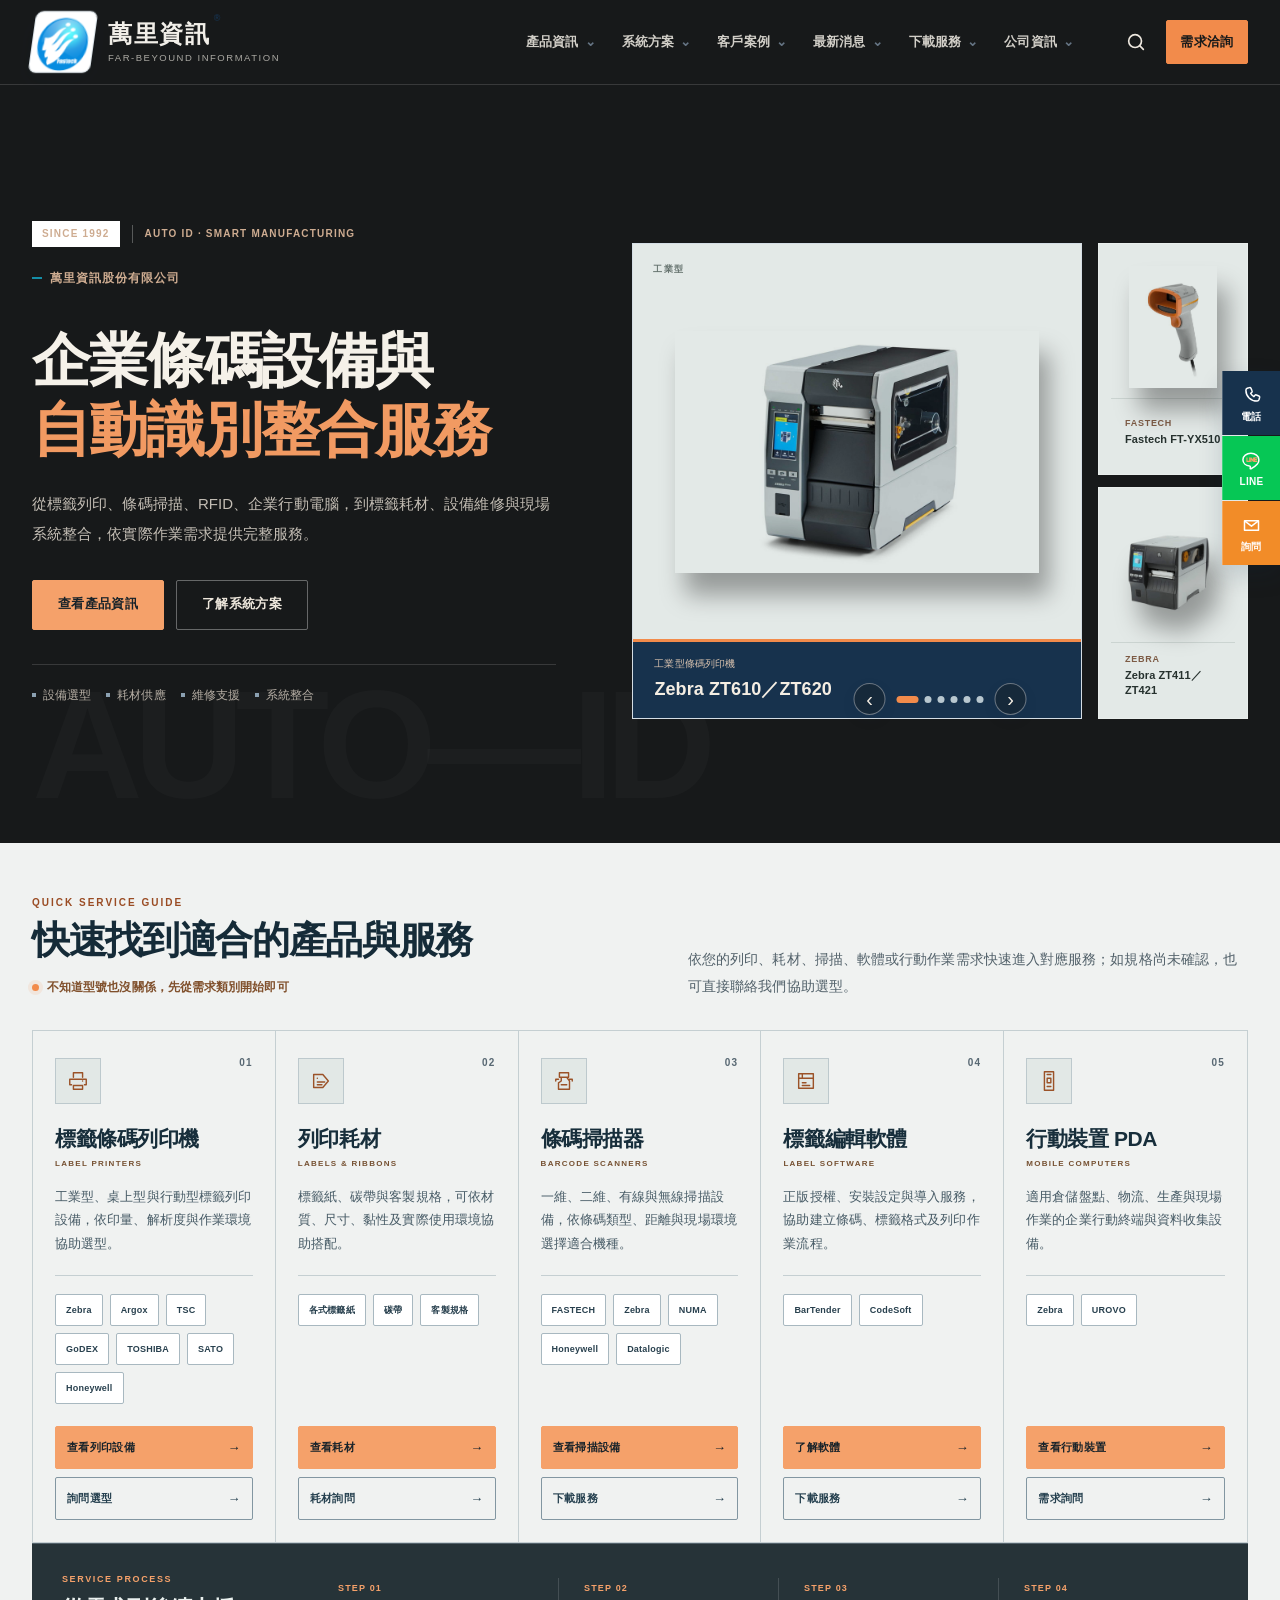
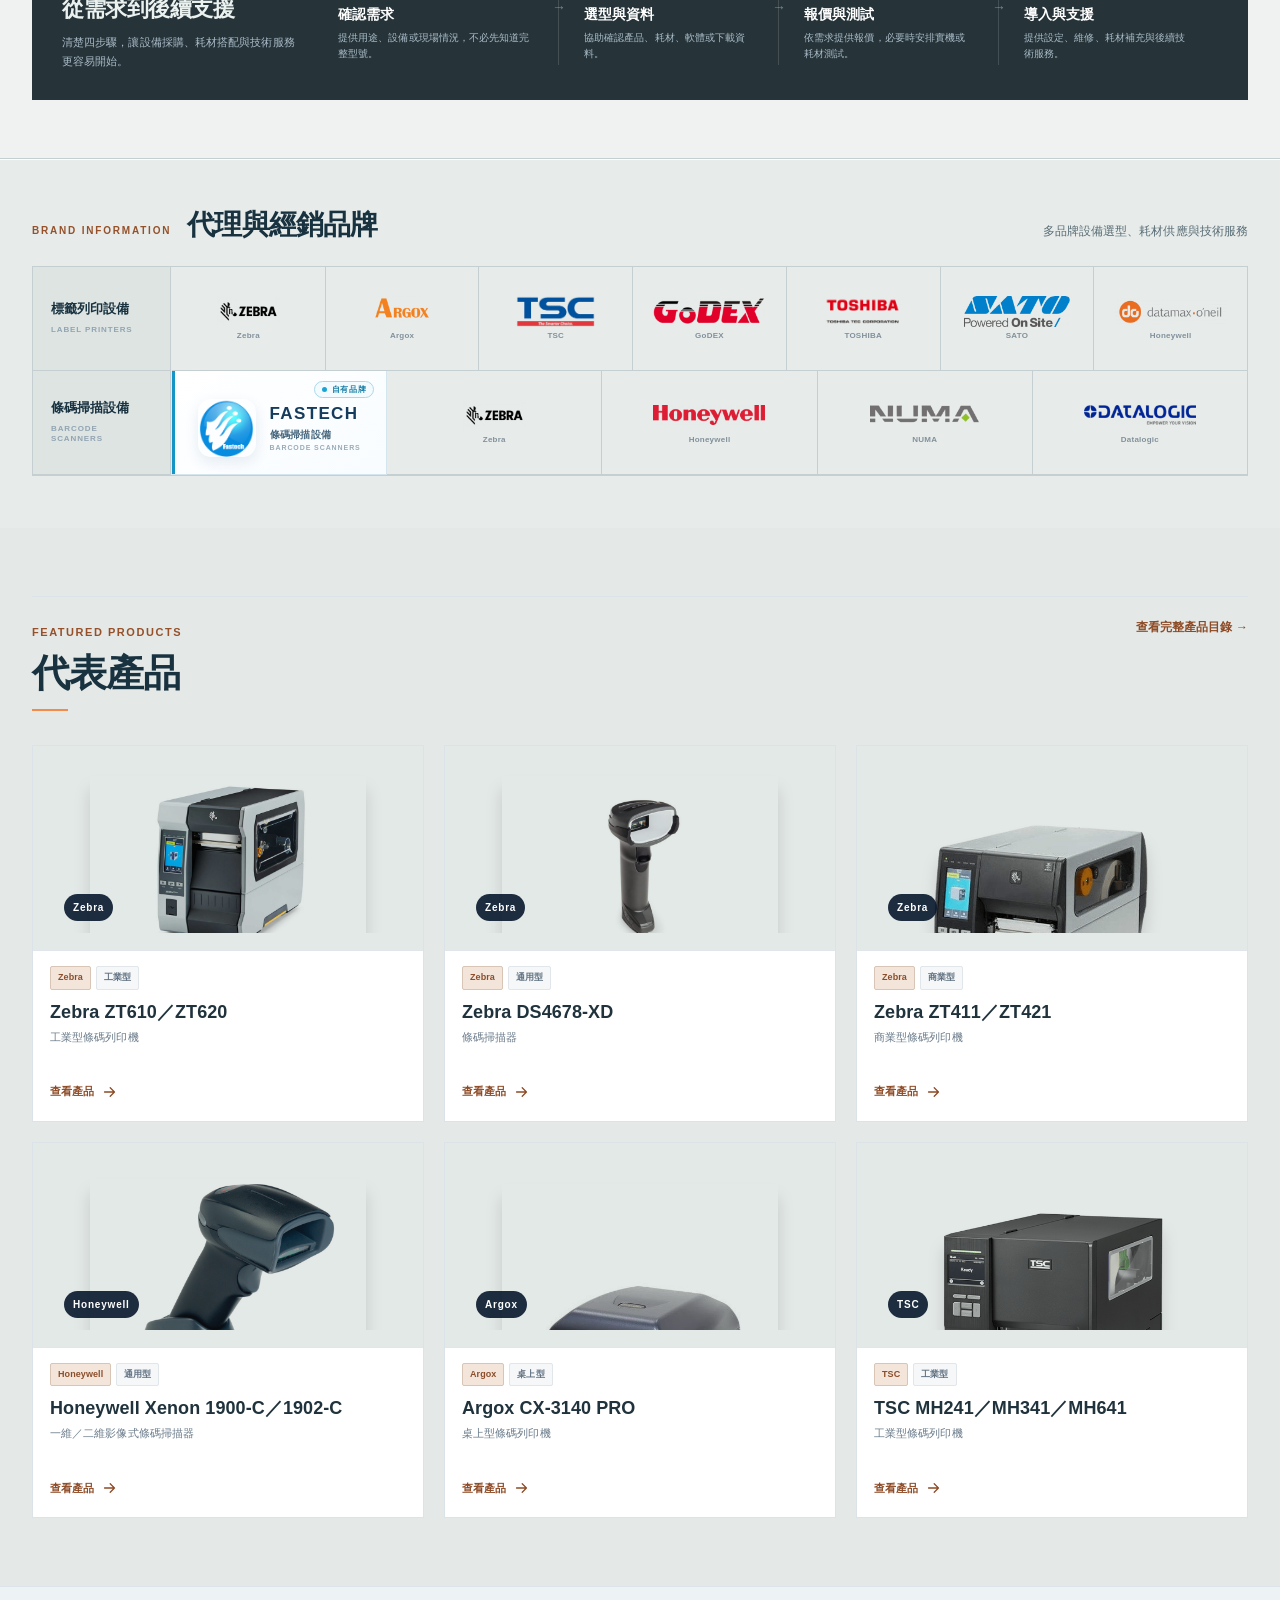
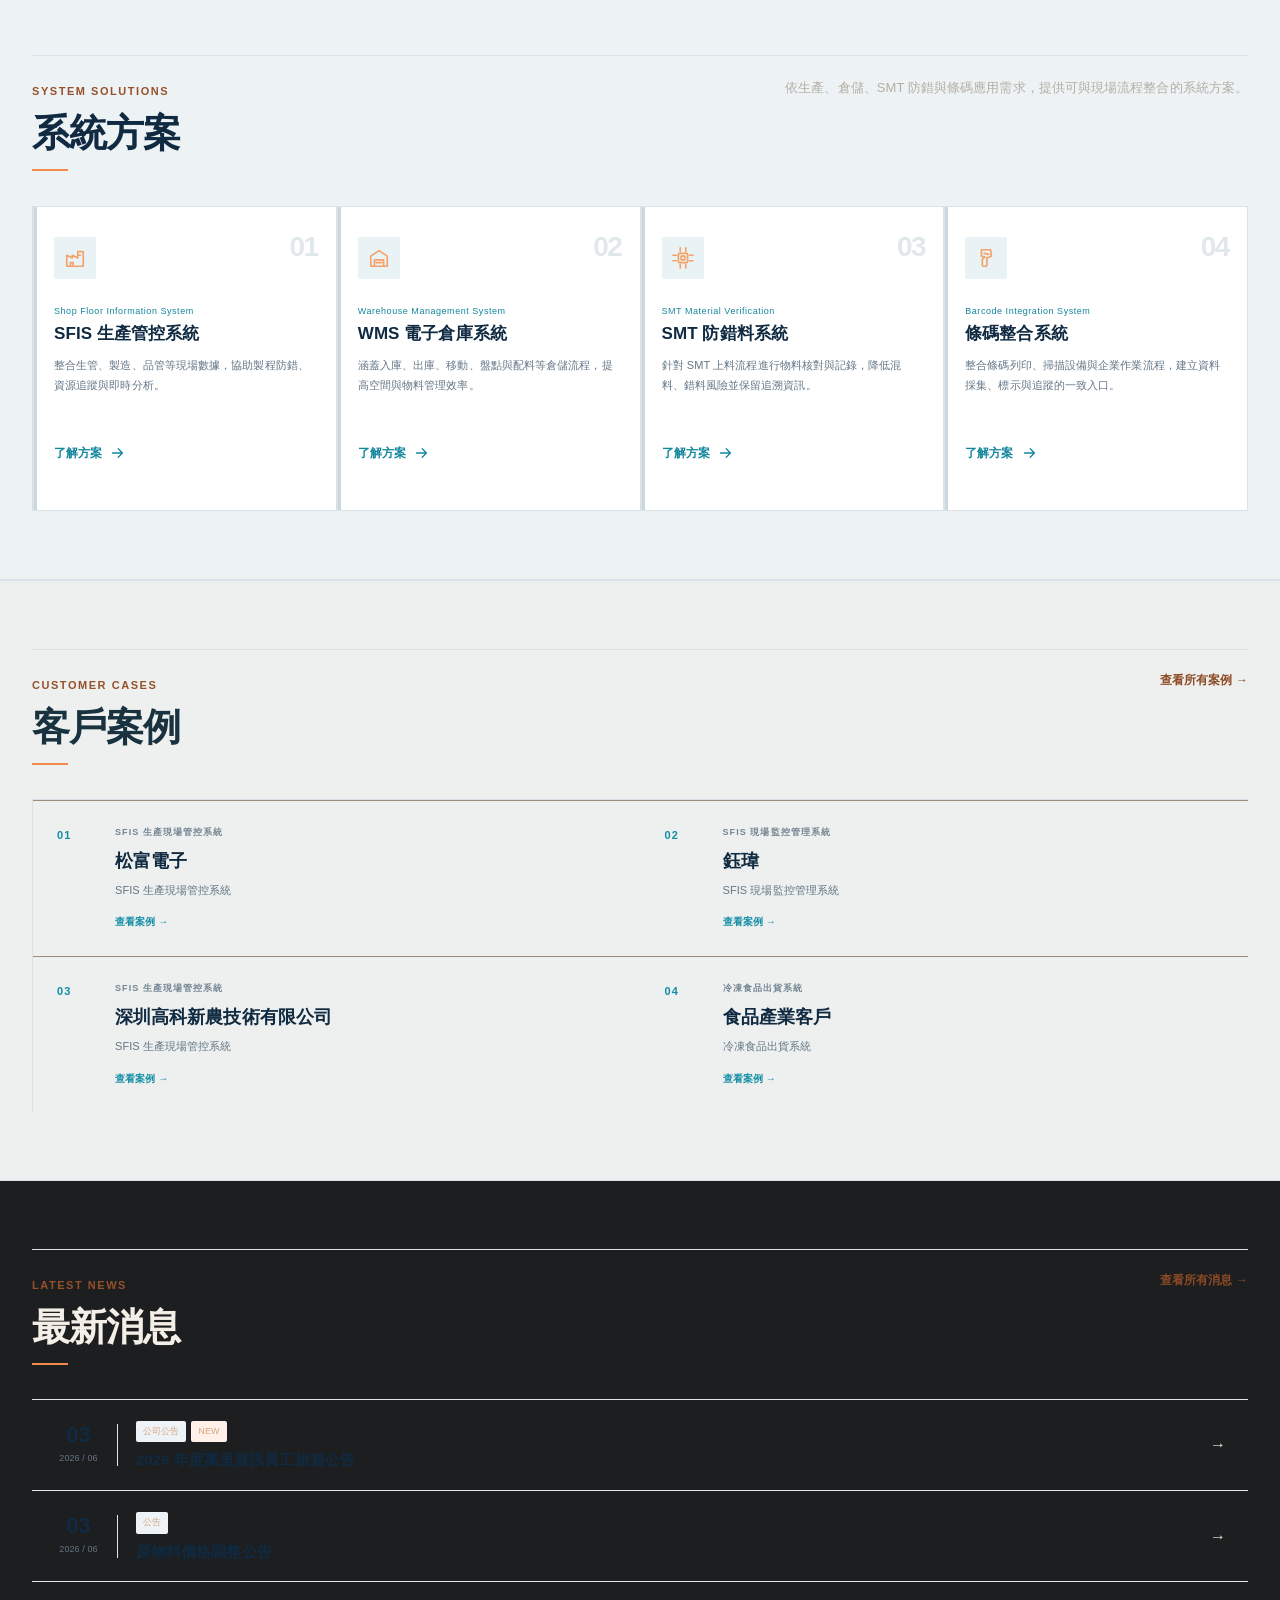
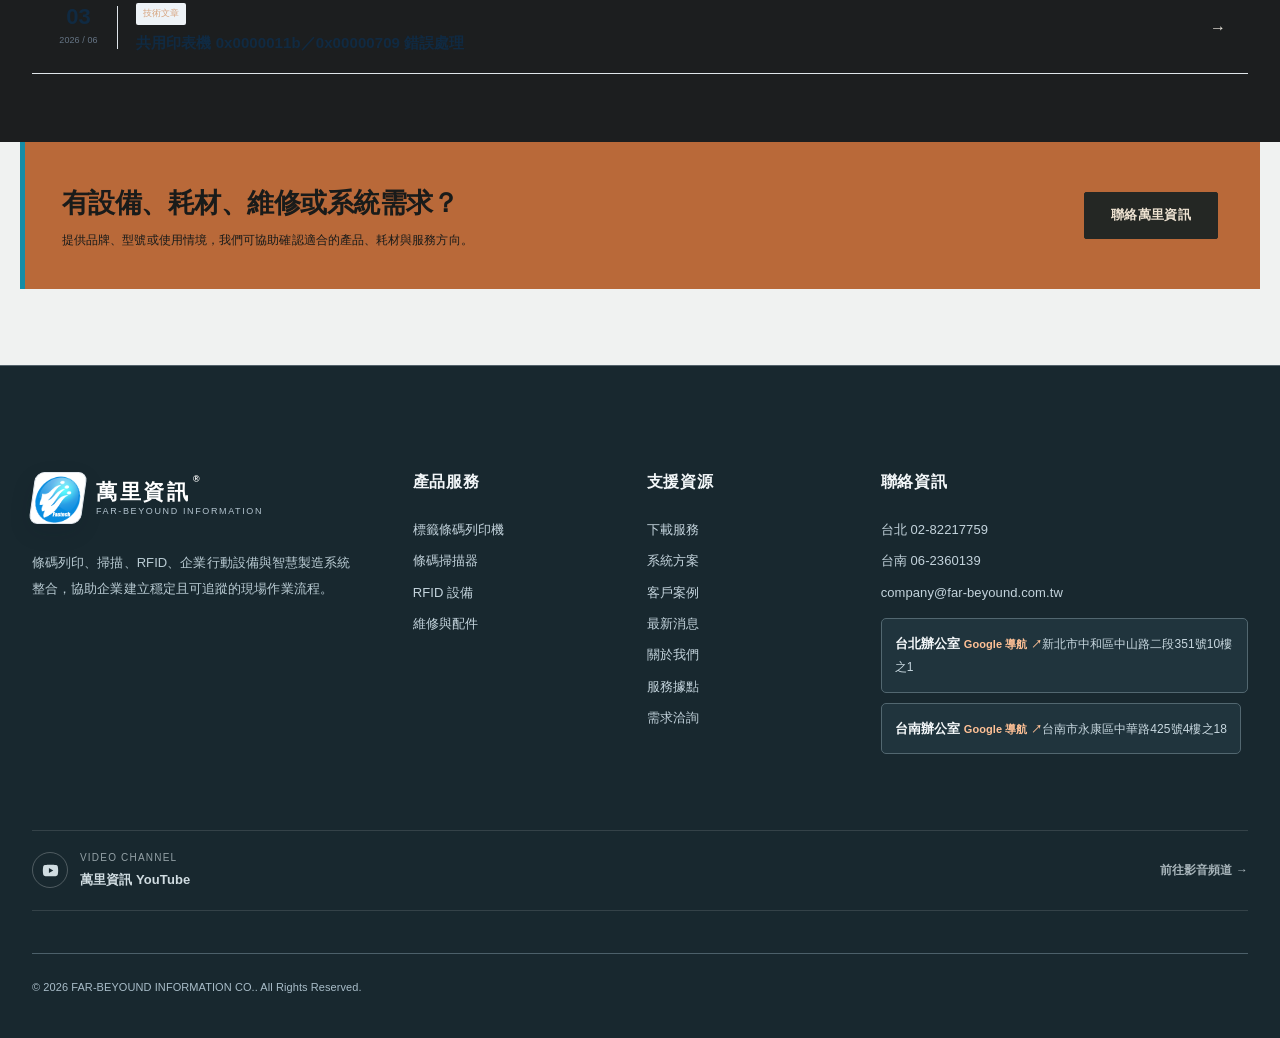
==== commit 9b82a89c: "index.html bump release cache version" ====
--- a/index.html
+++ b/index.html
@@ -1,4 +1,4 @@
-<!doctype html><html lang="zh-Hant"><head><meta charset="utf-8"><meta name="viewport" content="width=device-width,initial-scale=1"><meta name="description" content="萬里資訊提供標籤條碼列印機、條碼掃描器、RFID、行動電腦、標籤耗材、維修與智慧製造系統整合服務。"><title>萬里資訊｜條碼設備、自動識別與系統整合</title><link rel="stylesheet" href="assets/css/home-bundle.css?v=20260918-1010"><link rel="stylesheet" href="assets/css/approved-skin-20260916.css?v=20260918-1010"><link rel="icon" type="image/png" href="assets/images/brand/far-beyound-logo.png"></head><body data-page="home" class="fb-approved-skin-20260916"><div id="siteHeader"></div>
+<!doctype html><html lang="zh-Hant"><head><meta charset="utf-8"><meta name="viewport" content="width=device-width,initial-scale=1"><meta name="description" content="萬里資訊提供標籤條碼列印機、條碼掃描器、RFID、行動電腦、標籤耗材、維修與智慧製造系統整合服務。"><title>萬里資訊｜條碼設備、自動識別與系統整合</title><link rel="stylesheet" href="assets/css/home-bundle.css?v=20260918-1340"><link rel="stylesheet" href="assets/css/approved-skin-20260916.css?v=20260918-1340"><link rel="icon" type="image/png" href="assets/images/brand/far-beyound-logo.png"></head><body data-page="home" class="fb-approved-skin-20260916"><div id="siteHeader"></div>
 <main>
 <section class="hero v2-home-hero"><div class="container hero-inner"><div class="hero-copy"><span class="eyebrow">萬里資訊股份有限公司</span><h1>企業條碼設備與<br><em>自動識別整合服務</em></h1><p>從標籤列印、條碼掃描、RFID、企業行動電腦，到標籤耗材、設備維修與現場系統整合，依實際作業需求提供完整服務。</p><div class="hero-actions"><a class="btn btn-primary" href="products.html">查看產品資訊</a><a class="btn btn-secondary" href="solutions.html">了解系統方案</a></div><div class="hero-trust" data-interactive="1"><a href="products.html"><span>設備選型</span></a><a href="products.html?category=labels"><span>耗材供應</span></a><a href="products.html?category=parts"><span>維修支援</span></a><a href="solutions.html"><span>系統整合</span></a></div></div><div class="v2-hero-products"><a class="v2-stage-main" href="product.html?id=zebra-zt610-zt620"><span class="v2-stage-label">INDUSTRIAL LABEL PRINTER</span><img src="assets/images/products/zebra-zt610-zt620.jpg" alt="Zebra ZT610 / ZT620 工業型條碼列印機" loading="eager" fetchpriority="high" decoding="async"><span class="v2-stage-caption"><small>工業型條碼列印機</small><b>Zebra ZT610 / ZT620</b></span></a><div class="v2-stage-side"><a href="product.html?id=zebra-zt411-zt421"><img src="assets/images/products/zebra-zt411-zt421.png" alt="Zebra ZT411 / ZT421" loading="lazy" fetchpriority="low" decoding="async"><span>Zebra ZT411 / ZT421</span></a><a href="product.html?id=zebra-ds4678-xd"><img src="assets/images/products/zebra-ds4678-xd.jpg" alt="Zebra DS4678-XD" loading="lazy" fetchpriority="low" decoding="async"><span>Zebra DS4678-XD</span></a></div></div></div></section>
 <section class="v5-credibility" aria-label="萬里資訊服務概況"><div class="container v5-cred-grid"><div class="v5-cred-item"><strong class="v5-cred-key">1992</strong><span class="v5-cred-copy"><b>公司核准設立</b><span>持續服務企業條碼與自動識別應用</span></span></div><div class="v5-cred-item"><strong class="v5-cred-key smaller">台北 × 台南</strong><span class="v5-cred-copy"><b>台灣服務據點</b><span>設備、耗材與技術服務窗口</span></span></div><div class="v5-cred-item"><strong class="v5-cred-key smaller">AUTO ID</strong><span class="v5-cred-copy"><b>多品牌設備整合</b><span>列印、掃描、RFID 與行動設備</span></span></div><div class="v5-cred-item"><strong class="v5-cred-key smaller">SFIS · WMS · SMT</strong><span class="v5-cred-copy"><b>現場系統整合</b><span>生產、倉儲、防錯與條碼流程</span></span></div></div></section>
@@ -7,4 +7,4 @@
 <section class="section section-white"><div class="container"><div class="section-head"><div><span class="eyebrow">PRODUCT & SERVICE</span><h2>產品與服務</h2></div><p>依設備類型快速進入完整目錄，從硬體、耗材、軟體到維修服務集中查找。</p></div><div id="homeCategories" class="category-grid"></div></div></section><section class="section"><div class="container"><div class="section-head"><div><span class="eyebrow">FEATURED PRODUCTS</span><h2>代表產品</h2></div><a class="text-link" href="products.html">查看完整產品目錄 →</a></div><div id="homeProducts" class="product-grid"></div></div></section><section class="section section-dark"><div class="container"><div class="section-head"><div><span class="eyebrow">SYSTEM SOLUTIONS</span><h2>系統方案</h2></div><p>依生產、倉儲、SMT 防錯與條碼應用需求，提供可與現場流程整合的系統方案。</p></div><div id="homeSolutions" class="solution-grid"></div></div></section>
 <section class="section v5-case-section"><div class="container"><div class="section-head"><div><span class="eyebrow">CUSTOMER CASES</span><h2>客戶案例</h2></div><a class="text-link" href="cases.html">查看所有案例 →</a></div><div class="v5-case-grid"><a class="v5-case-card" href="cases.html"><span class="v5-case-no">01</span><small>SFIS · PRODUCTION</small><h3>松富電子</h3><p>SFIS 生產現場管控系統</p><span class="v5-case-link">查看案例 →</span></a><a class="v5-case-card" href="cases.html"><span class="v5-case-no">02</span><small>SFIS · MONITORING</small><h3>鈺瑋</h3><p>SFIS 現場監控管理系統</p><span class="v5-case-link">查看案例 →</span></a><a class="v5-case-card" href="cases.html"><span class="v5-case-no">03</span><small>SFIS · INTEGRATION</small><h3>深圳高科新農技術有限公司</h3><p>SFIS 生產現場管控系統</p><span class="v5-case-link">查看案例 →</span></a><a class="v5-case-card" href="cases.html"><span class="v5-case-no">04</span><small>WMS · SHIPPING</small><h3>食品產業客戶</h3><p>冷凍食品出貨系統</p><span class="v5-case-link">查看案例 →</span></a></div></div></section>
 <section class="section section-white"><div class="container"><div class="section-head"><div><span class="eyebrow">LATEST NEWS</span><h2>最新消息</h2></div><a class="text-link" href="news.html">查看所有消息 →</a></div><div id="homeNews" class="news-list"></div></div></section><section class="cta-band"><div><h2>有設備、耗材、維修或系統需求？</h2><p>提供品牌、型號或使用情境，我們可協助確認適合的產品、耗材與服務方向。</p></div><a class="btn" href="contact.html">聯絡萬里資訊</a></section>
-</main><div id="siteFooter"></div><script src="assets/js/data.js?v=20260918-1010"></script><script src="assets/js/cloud-sync.js?v=20260918-1010" data-cloud-sync="1"></script><script type="application/json" id="homeBundledRuntimeMarkers" data-front-url-guard="1" data-page-settings-control="1" data-search-visibility="1" data-front-location-control="1" data-front-feature-control="1" data-public-managed-content="1" data-front-brand-control="1" data-social-content="1" data-site-seo="1" data-social-display="1" data-public-release-polish="1" data-brand-home-guard="1" data-quick-contact-normalize="1" data-quick-contact-authority="1" data-solution-coverage="1">{}</script><script type="application/json" id="homeLateRuntimeAssets">["assets/js/product-docs.js?v=20260918-1010","assets/js/home-late-bundle.js?v=20260918-1010"]</script><script src="assets/js/home-main-bundle.js?v=20260918-1010"></script><script src="assets/js/site-social.js?v=20260918-1010"></script><script src="assets/js/home-aux-bundle.js?v=20260918-1010"></script></body></html>+</main><div id="siteFooter"></div><script src="assets/js/data.js?v=20260918-1340"></script><script src="assets/js/cloud-sync.js?v=20260918-1340" data-cloud-sync="1"></script><script type="application/json" id="homeBundledRuntimeMarkers" data-front-url-guard="1" data-page-settings-control="1" data-search-visibility="1" data-front-location-control="1" data-front-feature-control="1" data-public-managed-content="1" data-front-brand-control="1" data-social-content="1" data-site-seo="1" data-social-display="1" data-public-release-polish="1" data-brand-home-guard="1" data-quick-contact-normalize="1" data-quick-contact-authority="1" data-solution-coverage="1">{}</script><script type="application/json" id="homeLateRuntimeAssets">["assets/js/product-docs.js?v=20260918-1340","assets/js/home-late-bundle.js?v=20260918-1340"]</script><script src="assets/js/home-main-bundle.js?v=20260918-1340"></script><script src="assets/js/site-social.js?v=20260918-1340"></script><script src="assets/js/home-aux-bundle.js?v=20260918-1340"></script></body></html>
--- a/assets/css/approved-skin-20260916.css
+++ b/assets/css/approved-skin-20260916.css
@@ -1660,3 +1660,76 @@
     padding: 52px 0 !important;
   }
 }
+
+
+/* ==========================================================================
+   Product image presentation restoration
+   Restore the pre-skin media behavior: neutral photo boards + multiply blend.
+   This keeps white-background legacy product photos visually integrated with
+   the approved dark skin without changing image files or product data.
+   ========================================================================== */
+
+/* Home hero / carousel: the old layout relied on a light product board. */
+html body.fb-approved-skin-20260916[data-page="home"] .v2-stage-main,
+html body.fb-approved-skin-20260916[data-page="home"] .hero-rotate-card,
+html body.fb-approved-skin-20260916[data-page="home"] .v2-stage-side > a,
+html body.fb-approved-skin-20260916[data-page="home"] .hero-rotate-side {
+  background: #e3e9e7 !important;
+}
+
+html body.fb-approved-skin-20260916[data-page="home"] .v2-stage-main:hover,
+html body.fb-approved-skin-20260916[data-page="home"] .hero-rotate-card:hover,
+html body.fb-approved-skin-20260916[data-page="home"] .v2-stage-side > a:hover,
+html body.fb-approved-skin-20260916[data-page="home"] .hero-rotate-side:hover {
+  background: #edf1ef !important;
+}
+
+html body.fb-approved-skin-20260916[data-page="home"] .v2-stage-main img,
+html body.fb-approved-skin-20260916[data-page="home"] .hero-rotate-card img,
+html body.fb-approved-skin-20260916[data-page="home"] .v2-stage-side img,
+html body.fb-approved-skin-20260916[data-page="home"] .hero-rotate-side img {
+  background: transparent !important;
+  mix-blend-mode: multiply;
+}
+
+/* Keep labels readable now that the photo boards are light again. */
+html body.fb-approved-skin-20260916[data-page="home"] .v2-stage-label {
+  color: #66736f !important;
+}
+
+html body.fb-approved-skin-20260916[data-page="home"] .v2-stage-side span,
+html body.fb-approved-skin-20260916[data-page="home"] .hero-rotate-side span {
+  color: #26312e !important;
+  border-top-color: #cbd4d1 !important;
+}
+
+html body.fb-approved-skin-20260916[data-page="home"] .hero-rotate-side small {
+  color: #7d5b45 !important;
+}
+
+/* Legacy/photo runtime used by product cards and older home hero variants. */
+body.fb-approved-skin-20260916 .real-product-media,
+html body.fb-approved-skin-20260916[data-page="home"] .v2-hero-products .real-product-media,
+html body.fb-approved-skin-20260916[data-page="home"] .v2-hero-products .home-photo-main,
+html body.fb-approved-skin-20260916[data-page="home"] .v2-hero-products .home-photo-tile {
+  background: transparent !important;
+}
+
+body.fb-approved-skin-20260916 .real-product-media img,
+body.fb-approved-skin-20260916 .product-card-visual img,
+body.fb-approved-skin-20260916 .detail-visual img,
+body.fb-approved-skin-20260916 .product-detail-visual img,
+html body.fb-approved-skin-20260916[data-page="home"] .home-photo-main img,
+html body.fb-approved-skin-20260916[data-page="home"] .home-photo-tile img {
+  background: transparent !important;
+  mix-blend-mode: multiply;
+}
+
+/* One consistent neutral photo surface throughout the public site. */
+body.fb-approved-skin-20260916 .product-card-visual,
+body.fb-approved-skin-20260916 .detail-visual,
+body.fb-approved-skin-20260916 .product-detail-visual,
+html body.fb-approved-skin-20260916[data-page="home"] .home-photo-main,
+html body.fb-approved-skin-20260916[data-page="home"] .home-photo-tile {
+  background: #e3e9e7 !important;
+}
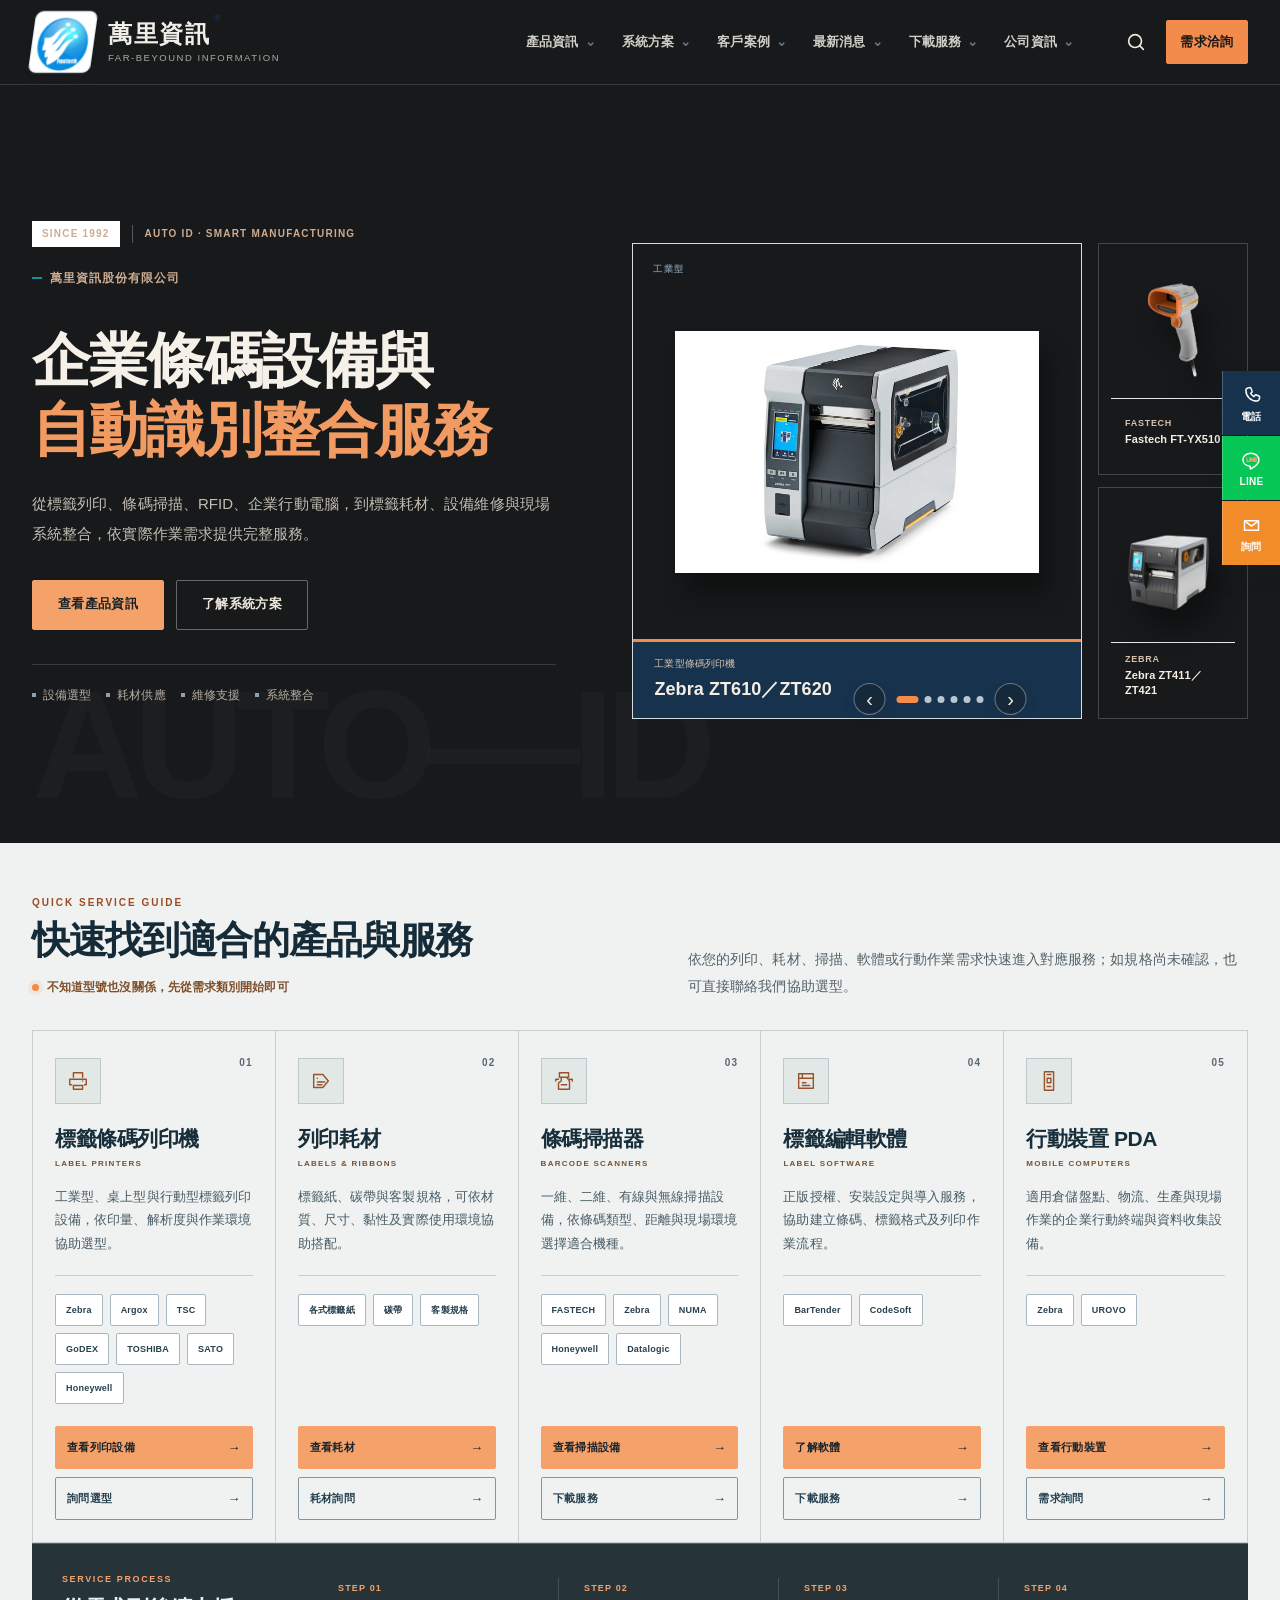
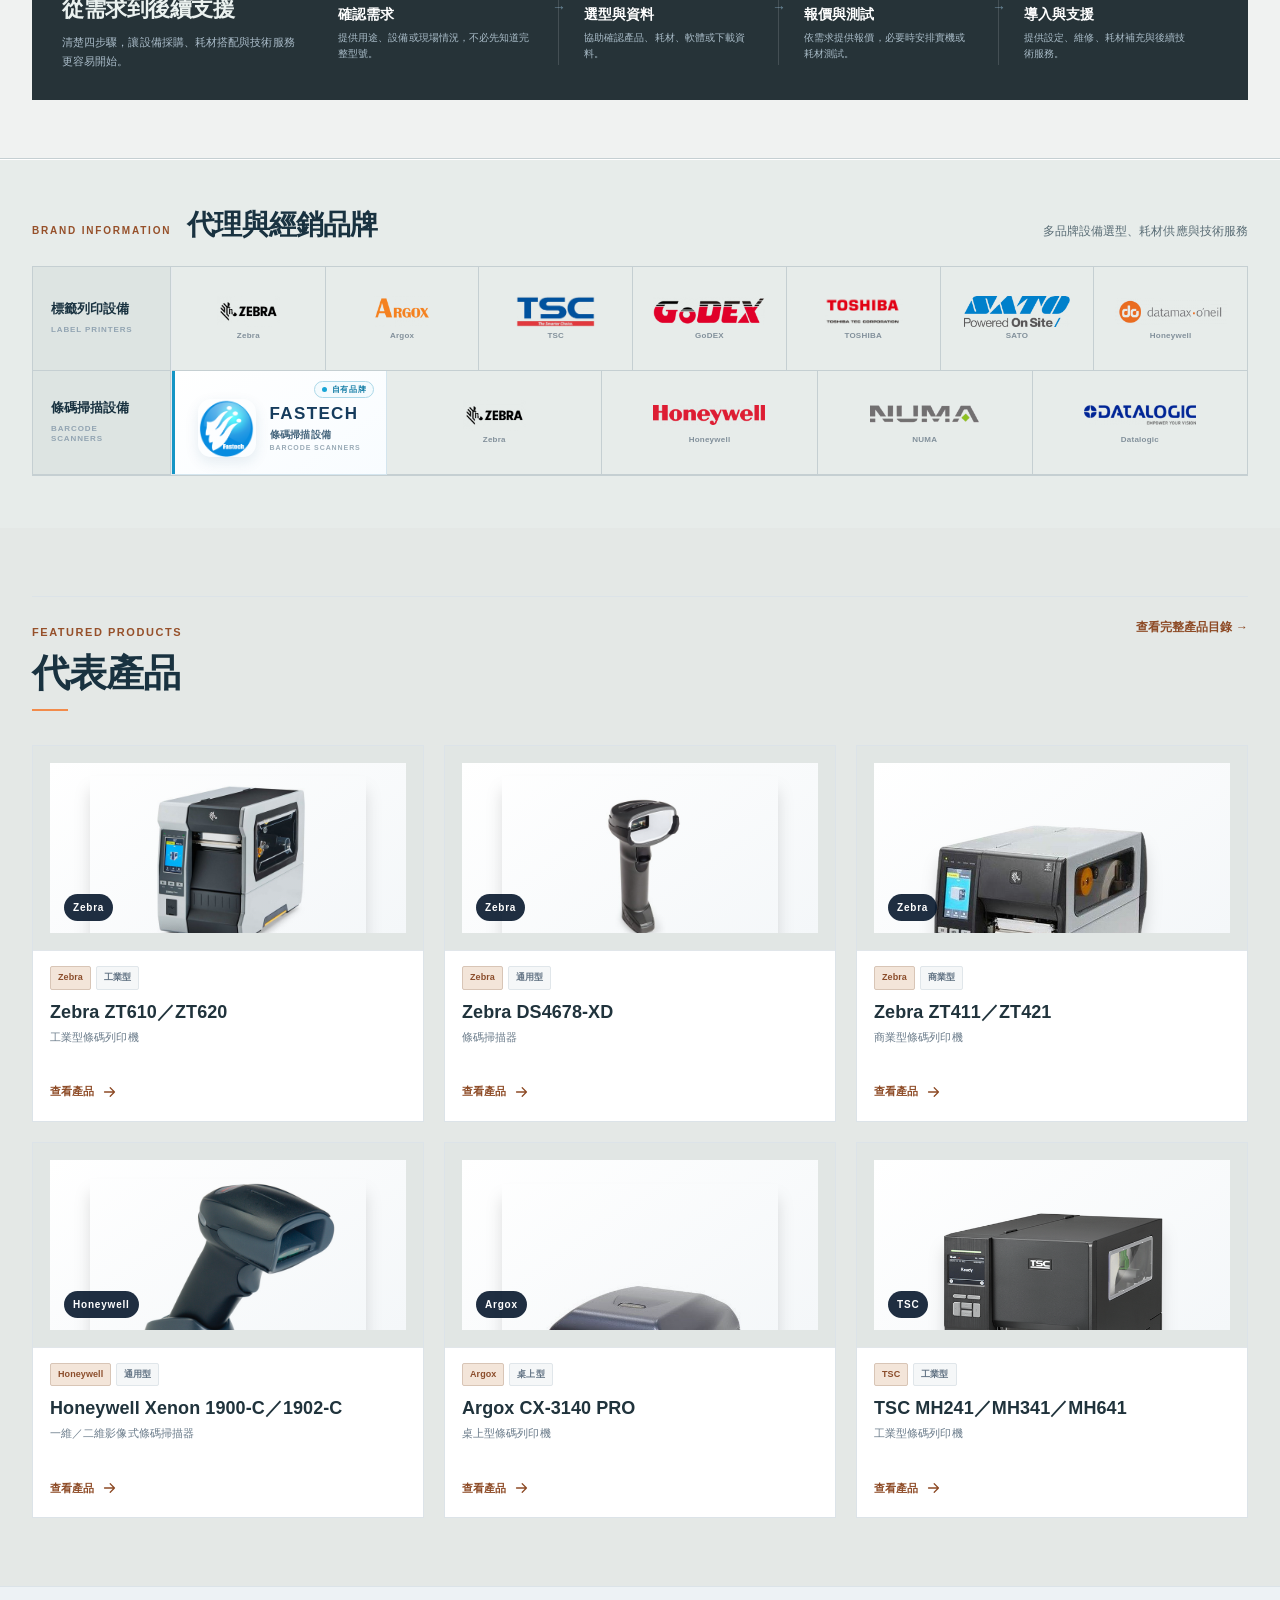
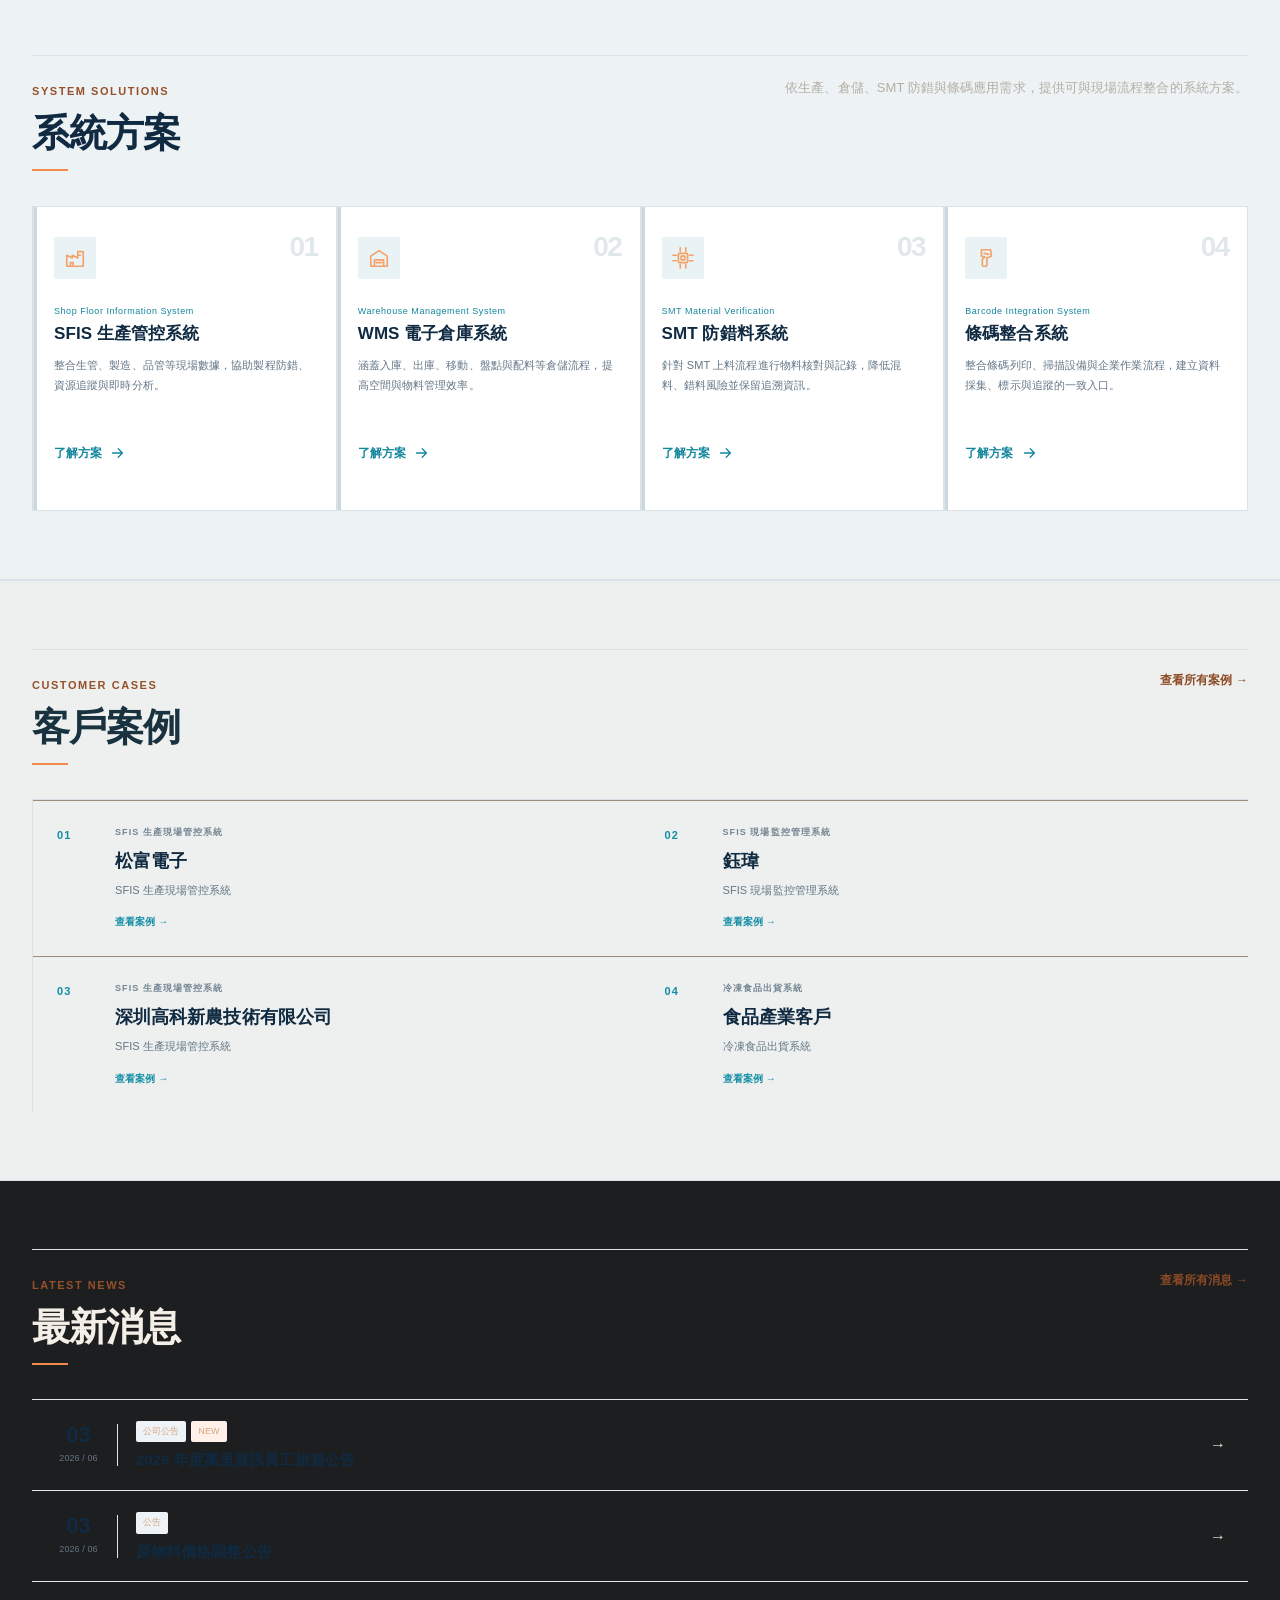
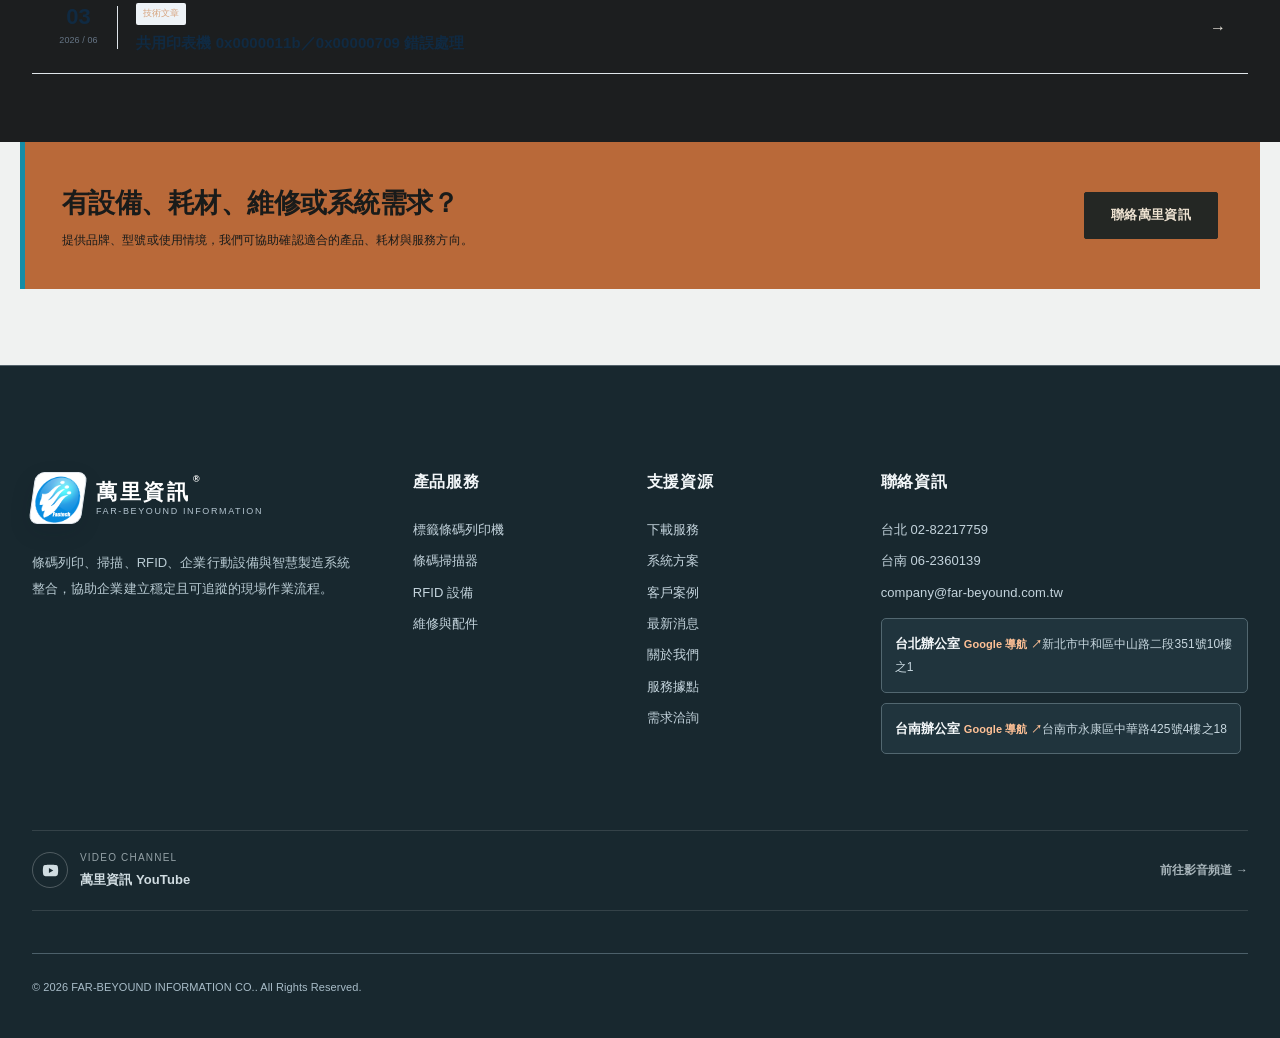
==== commit 58c37a19: "Optimize images preserving actual format and alpha" ====
--- a/index.html
+++ b/index.html
@@ -1,10 +1,10 @@
-<!doctype html><html lang="zh-Hant"><head><meta charset="utf-8"><meta name="viewport" content="width=device-width,initial-scale=1"><meta name="description" content="萬里資訊提供標籤條碼列印機、條碼掃描器、RFID、行動電腦、標籤耗材、維修與智慧製造系統整合服務。"><title>萬里資訊｜條碼設備、自動識別與系統整合</title><link rel="stylesheet" href="assets/css/home-bundle.css?v=20260918-1340"><link rel="stylesheet" href="assets/css/approved-skin-20260916.css?v=20260918-1340"><link rel="icon" type="image/png" href="assets/images/brand/far-beyound-logo.png"></head><body data-page="home" class="fb-approved-skin-20260916"><div id="siteHeader"></div>
+<!doctype html><html lang="zh-Hant"><head><meta charset="utf-8"><meta name="viewport" content="width=device-width,initial-scale=1"><meta name="description" content="萬里資訊提供標籤條碼列印機、條碼掃描器、RFID、行動電腦、標籤耗材、維修與智慧製造系統整合服務。"><title>萬里資訊｜條碼設備、自動識別與系統整合</title><link rel="stylesheet" href="assets/css/home-bundle.css?v=20260918-1454"><link rel="stylesheet" href="assets/css/approved-skin-20260916.css?v=20260918-1454"><link rel="icon" type="image/png" href="assets/images/brand/far-beyound-logo.png"></head><body data-page="home" class="fb-approved-skin-20260916"><div id="siteHeader"></div>
 <main>
-<section class="hero v2-home-hero"><div class="container hero-inner"><div class="hero-copy"><span class="eyebrow">萬里資訊股份有限公司</span><h1>企業條碼設備與<br><em>自動識別整合服務</em></h1><p>從標籤列印、條碼掃描、RFID、企業行動電腦，到標籤耗材、設備維修與現場系統整合，依實際作業需求提供完整服務。</p><div class="hero-actions"><a class="btn btn-primary" href="products.html">查看產品資訊</a><a class="btn btn-secondary" href="solutions.html">了解系統方案</a></div><div class="hero-trust" data-interactive="1"><a href="products.html"><span>設備選型</span></a><a href="products.html?category=labels"><span>耗材供應</span></a><a href="products.html?category=parts"><span>維修支援</span></a><a href="solutions.html"><span>系統整合</span></a></div></div><div class="v2-hero-products"><a class="v2-stage-main" href="product.html?id=zebra-zt610-zt620"><span class="v2-stage-label">INDUSTRIAL LABEL PRINTER</span><img src="assets/images/products/zebra-zt610-zt620.jpg" alt="Zebra ZT610 / ZT620 工業型條碼列印機" loading="eager" fetchpriority="high" decoding="async"><span class="v2-stage-caption"><small>工業型條碼列印機</small><b>Zebra ZT610 / ZT620</b></span></a><div class="v2-stage-side"><a href="product.html?id=zebra-zt411-zt421"><img src="assets/images/products/zebra-zt411-zt421.png" alt="Zebra ZT411 / ZT421" loading="lazy" fetchpriority="low" decoding="async"><span>Zebra ZT411 / ZT421</span></a><a href="product.html?id=zebra-ds4678-xd"><img src="assets/images/products/zebra-ds4678-xd.jpg" alt="Zebra DS4678-XD" loading="lazy" fetchpriority="low" decoding="async"><span>Zebra DS4678-XD</span></a></div></div></div></section>
+<section class="hero v2-home-hero"><div class="container hero-inner"><div class="hero-copy"><span class="eyebrow">萬里資訊股份有限公司</span><h1>企業條碼設備與<br><em>自動識別整合服務</em></h1><p>從標籤列印、條碼掃描、RFID、企業行動電腦，到標籤耗材、設備維修與現場系統整合，依實際作業需求提供完整服務。</p><div class="hero-actions"><a class="btn btn-primary" href="products.html">查看產品資訊</a><a class="btn btn-secondary" href="solutions.html">了解系統方案</a></div><div class="hero-trust" data-interactive="1"><a href="products.html"><span>設備選型</span></a><a href="products.html?category=labels"><span>耗材供應</span></a><a href="products.html?category=parts"><span>維修支援</span></a><a href="solutions.html"><span>系統整合</span></a></div></div><div class="v2-hero-products"><a class="v2-stage-main" href="product.html?id=zebra-zt610-zt620"><span class="v2-stage-label">INDUSTRIAL LABEL PRINTER</span><img src="assets/images/products/zebra-zt610-zt620.jpg?v=20260918-1454" alt="Zebra ZT610 / ZT620 工業型條碼列印機" loading="eager" fetchpriority="high" decoding="async"><span class="v2-stage-caption"><small>工業型條碼列印機</small><b>Zebra ZT610 / ZT620</b></span></a><div class="v2-stage-side"><a href="product.html?id=zebra-zt411-zt421"><img src="assets/images/products/zebra-zt411-zt421.png?v=20260918-1454" alt="Zebra ZT411 / ZT421" loading="lazy" fetchpriority="low" decoding="async"><span>Zebra ZT411 / ZT421</span></a><a href="product.html?id=zebra-ds4678-xd"><img src="assets/images/products/zebra-ds4678-xd.jpg?v=20260918-1454" alt="Zebra DS4678-XD" loading="lazy" fetchpriority="low" decoding="async"><span>Zebra DS4678-XD</span></a></div></div></div></section>
 <section class="v5-credibility" aria-label="萬里資訊服務概況"><div class="container v5-cred-grid"><div class="v5-cred-item"><strong class="v5-cred-key">1992</strong><span class="v5-cred-copy"><b>公司核准設立</b><span>持續服務企業條碼與自動識別應用</span></span></div><div class="v5-cred-item"><strong class="v5-cred-key smaller">台北 × 台南</strong><span class="v5-cred-copy"><b>台灣服務據點</b><span>設備、耗材與技術服務窗口</span></span></div><div class="v5-cred-item"><strong class="v5-cred-key smaller">AUTO ID</strong><span class="v5-cred-copy"><b>多品牌設備整合</b><span>列印、掃描、RFID 與行動設備</span></span></div><div class="v5-cred-item"><strong class="v5-cred-key smaller">SFIS · WMS · SMT</strong><span class="v5-cred-copy"><b>現場系統整合</b><span>生產、倉儲、防錯與條碼流程</span></span></div></div></section>
 <section class="brand-portfolio" aria-labelledby="brandPortfolioTitle"><div class="container"><div class="brand-portfolio-head"><div class="brand-portfolio-title"><small>BRAND INFORMATION</small><h2 id="brandPortfolioTitle">代理與經銷品牌</h2></div><p>多品牌設備選型、耗材供應與技術服務</p></div><div class="brand-family"><div class="brand-family-label">標籤列印設備<small>LABEL PRINTERS</small></div><div class="brand-wordmarks"><a class="brand-wordmark zebra" href="products.html?category=printers&brand=Zebra">Zebra</a><a class="brand-wordmark argox" href="products.html?category=printers&brand=Argox">Argox</a><a class="brand-wordmark tsc" href="products.html?category=printers&brand=TSC">TSC</a><a class="brand-wordmark godex" href="products.html?category=printers&brand=GoDEX">GoDEX</a><a class="brand-wordmark toshiba" href="products.html?category=printers&brand=TOSHIBA">TOSHIBA</a><a class="brand-wordmark sato" href="products.html?category=printers&brand=SATO">SATO</a><a class="brand-wordmark honeywell" href="products.html?category=printers&brand=Honeywell">Honeywell</a></div></div><div class="brand-family scanner"><div class="brand-family-label">條碼掃描設備<small>BARCODE SCANNERS</small></div><div class="brand-wordmarks"><a class="brand-wordmark fastech" href="products.html?category=scanners&brand=Fastech">Fastech</a><a class="brand-wordmark zebra" href="products.html?category=scanners&brand=Zebra">Zebra</a><a class="brand-wordmark honeywell" href="products.html?category=scanners&brand=Honeywell">Honeywell</a><a class="brand-wordmark numa" href="products.html?category=scanners&brand=NUMA">NUMA</a><a class="brand-wordmark datalogic" href="products.html?category=scanners&brand=Datalogic">Datalogic</a></div></div></div></section>
 <section class="v2-service-strip"><div class="container v2-service-grid"><a class="v2-service-item" href="products.html"><span class="v2-service-no">01</span><span><b>設備與產品</b><small>列印機・掃描器・RFID・行動電腦</small></span></a><a class="v2-service-item" href="products.html?category=labels"><span class="v2-service-no">02</span><span><b>標籤與耗材</b><small>標籤貼紙・碳帶・客製代印</small></span></a><a class="v2-service-item" href="products.html?category=parts"><span class="v2-service-no">03</span><span><b>維修與技術支援</b><small>設備檢測・零件・現場服務</small></span></a><a class="v2-service-item" href="solutions.html"><span class="v2-service-no">04</span><span><b>系統整合</b><small>SFIS・WMS・SMT・條碼整合</small></span></a></div></section>
 <section class="section section-white"><div class="container"><div class="section-head"><div><span class="eyebrow">PRODUCT & SERVICE</span><h2>產品與服務</h2></div><p>依設備類型快速進入完整目錄，從硬體、耗材、軟體到維修服務集中查找。</p></div><div id="homeCategories" class="category-grid"></div></div></section><section class="section"><div class="container"><div class="section-head"><div><span class="eyebrow">FEATURED PRODUCTS</span><h2>代表產品</h2></div><a class="text-link" href="products.html">查看完整產品目錄 →</a></div><div id="homeProducts" class="product-grid"></div></div></section><section class="section section-dark"><div class="container"><div class="section-head"><div><span class="eyebrow">SYSTEM SOLUTIONS</span><h2>系統方案</h2></div><p>依生產、倉儲、SMT 防錯與條碼應用需求，提供可與現場流程整合的系統方案。</p></div><div id="homeSolutions" class="solution-grid"></div></div></section>
 <section class="section v5-case-section"><div class="container"><div class="section-head"><div><span class="eyebrow">CUSTOMER CASES</span><h2>客戶案例</h2></div><a class="text-link" href="cases.html">查看所有案例 →</a></div><div class="v5-case-grid"><a class="v5-case-card" href="cases.html"><span class="v5-case-no">01</span><small>SFIS · PRODUCTION</small><h3>松富電子</h3><p>SFIS 生產現場管控系統</p><span class="v5-case-link">查看案例 →</span></a><a class="v5-case-card" href="cases.html"><span class="v5-case-no">02</span><small>SFIS · MONITORING</small><h3>鈺瑋</h3><p>SFIS 現場監控管理系統</p><span class="v5-case-link">查看案例 →</span></a><a class="v5-case-card" href="cases.html"><span class="v5-case-no">03</span><small>SFIS · INTEGRATION</small><h3>深圳高科新農技術有限公司</h3><p>SFIS 生產現場管控系統</p><span class="v5-case-link">查看案例 →</span></a><a class="v5-case-card" href="cases.html"><span class="v5-case-no">04</span><small>WMS · SHIPPING</small><h3>食品產業客戶</h3><p>冷凍食品出貨系統</p><span class="v5-case-link">查看案例 →</span></a></div></div></section>
 <section class="section section-white"><div class="container"><div class="section-head"><div><span class="eyebrow">LATEST NEWS</span><h2>最新消息</h2></div><a class="text-link" href="news.html">查看所有消息 →</a></div><div id="homeNews" class="news-list"></div></div></section><section class="cta-band"><div><h2>有設備、耗材、維修或系統需求？</h2><p>提供品牌、型號或使用情境，我們可協助確認適合的產品、耗材與服務方向。</p></div><a class="btn" href="contact.html">聯絡萬里資訊</a></section>
-</main><div id="siteFooter"></div><script src="assets/js/data.js?v=20260918-1340"></script><script src="assets/js/cloud-sync.js?v=20260918-1340" data-cloud-sync="1"></script><script type="application/json" id="homeBundledRuntimeMarkers" data-front-url-guard="1" data-page-settings-control="1" data-search-visibility="1" data-front-location-control="1" data-front-feature-control="1" data-public-managed-content="1" data-front-brand-control="1" data-social-content="1" data-site-seo="1" data-social-display="1" data-public-release-polish="1" data-brand-home-guard="1" data-quick-contact-normalize="1" data-quick-contact-authority="1" data-solution-coverage="1">{}</script><script type="application/json" id="homeLateRuntimeAssets">["assets/js/product-docs.js?v=20260918-1340","assets/js/home-late-bundle.js?v=20260918-1340"]</script><script src="assets/js/home-main-bundle.js?v=20260918-1340"></script><script src="assets/js/site-social.js?v=20260918-1340"></script><script src="assets/js/home-aux-bundle.js?v=20260918-1340"></script></body></html>+</main><div id="siteFooter"></div><script src="assets/js/data.js?v=20260918-1454"></script><script src="assets/js/cloud-sync.js?v=20260918-1454" data-cloud-sync="1"></script><script type="application/json" id="homeBundledRuntimeMarkers" data-front-url-guard="1" data-page-settings-control="1" data-search-visibility="1" data-front-location-control="1" data-front-feature-control="1" data-public-managed-content="1" data-front-brand-control="1" data-social-content="1" data-site-seo="1" data-social-display="1" data-public-release-polish="1" data-brand-home-guard="1" data-quick-contact-normalize="1" data-quick-contact-authority="1" data-solution-coverage="1">{}</script><script type="application/json" id="homeLateRuntimeAssets">["assets/js/product-docs.js?v=20260918-1454","assets/js/home-late-bundle.js?v=20260918-1454"]</script><script src="assets/js/home-main-bundle.js?v=20260918-1454"></script><script src="assets/js/site-social.js?v=20260918-1454"></script><script src="assets/js/home-aux-bundle.js?v=20260918-1454"></script></body></html>
--- a/assets/css/approved-skin-20260916.css
+++ b/assets/css/approved-skin-20260916.css
@@ -1662,74 +1662,13 @@
 }
 
 
-/* ==========================================================================
-   Product image presentation restoration
-   Restore the pre-skin media behavior: neutral photo boards + multiply blend.
-   This keeps white-background legacy product photos visually integrated with
-   the approved dark skin without changing image files or product data.
-   ========================================================================== */
-
-/* Home hero / carousel: the old layout relied on a light product board. */
-html body.fb-approved-skin-20260916[data-page="home"] .v2-stage-main,
-html body.fb-approved-skin-20260916[data-page="home"] .hero-rotate-card,
-html body.fb-approved-skin-20260916[data-page="home"] .v2-stage-side > a,
-html body.fb-approved-skin-20260916[data-page="home"] .hero-rotate-side {
-  background: #e3e9e7 !important;
-}
-
-html body.fb-approved-skin-20260916[data-page="home"] .v2-stage-main:hover,
-html body.fb-approved-skin-20260916[data-page="home"] .hero-rotate-card:hover,
-html body.fb-approved-skin-20260916[data-page="home"] .v2-stage-side > a:hover,
-html body.fb-approved-skin-20260916[data-page="home"] .hero-rotate-side:hover {
-  background: #edf1ef !important;
-}
-
+/* 2026-09-18｜首頁產品圖顯示修正
+   核准皮膚採深色透明產品舞台；覆蓋舊版 hero carousel 對 img 強制白底的規則。
+   保留原產品圖片本體與原本 multiply 去白底顯示策略。 */
 html body.fb-approved-skin-20260916[data-page="home"] .v2-stage-main img,
+html body.fb-approved-skin-20260916[data-page="home"] .v2-stage-side img,
 html body.fb-approved-skin-20260916[data-page="home"] .hero-rotate-card img,
-html body.fb-approved-skin-20260916[data-page="home"] .v2-stage-side img,
 html body.fb-approved-skin-20260916[data-page="home"] .hero-rotate-side img {
   background: transparent !important;
-  mix-blend-mode: multiply;
-}
-
-/* Keep labels readable now that the photo boards are light again. */
-html body.fb-approved-skin-20260916[data-page="home"] .v2-stage-label {
-  color: #66736f !important;
-}
-
-html body.fb-approved-skin-20260916[data-page="home"] .v2-stage-side span,
-html body.fb-approved-skin-20260916[data-page="home"] .hero-rotate-side span {
-  color: #26312e !important;
-  border-top-color: #cbd4d1 !important;
-}
-
-html body.fb-approved-skin-20260916[data-page="home"] .hero-rotate-side small {
-  color: #7d5b45 !important;
-}
-
-/* Legacy/photo runtime used by product cards and older home hero variants. */
-body.fb-approved-skin-20260916 .real-product-media,
-html body.fb-approved-skin-20260916[data-page="home"] .v2-hero-products .real-product-media,
-html body.fb-approved-skin-20260916[data-page="home"] .v2-hero-products .home-photo-main,
-html body.fb-approved-skin-20260916[data-page="home"] .v2-hero-products .home-photo-tile {
-  background: transparent !important;
-}
-
-body.fb-approved-skin-20260916 .real-product-media img,
-body.fb-approved-skin-20260916 .product-card-visual img,
-body.fb-approved-skin-20260916 .detail-visual img,
-body.fb-approved-skin-20260916 .product-detail-visual img,
-html body.fb-approved-skin-20260916[data-page="home"] .home-photo-main img,
-html body.fb-approved-skin-20260916[data-page="home"] .home-photo-tile img {
-  background: transparent !important;
-  mix-blend-mode: multiply;
-}
-
-/* One consistent neutral photo surface throughout the public site. */
-body.fb-approved-skin-20260916 .product-card-visual,
-body.fb-approved-skin-20260916 .detail-visual,
-body.fb-approved-skin-20260916 .product-detail-visual,
-html body.fb-approved-skin-20260916[data-page="home"] .home-photo-main,
-html body.fb-approved-skin-20260916[data-page="home"] .home-photo-tile {
-  background: #e3e9e7 !important;
-}
+  mix-blend-mode: multiply !important;
+}
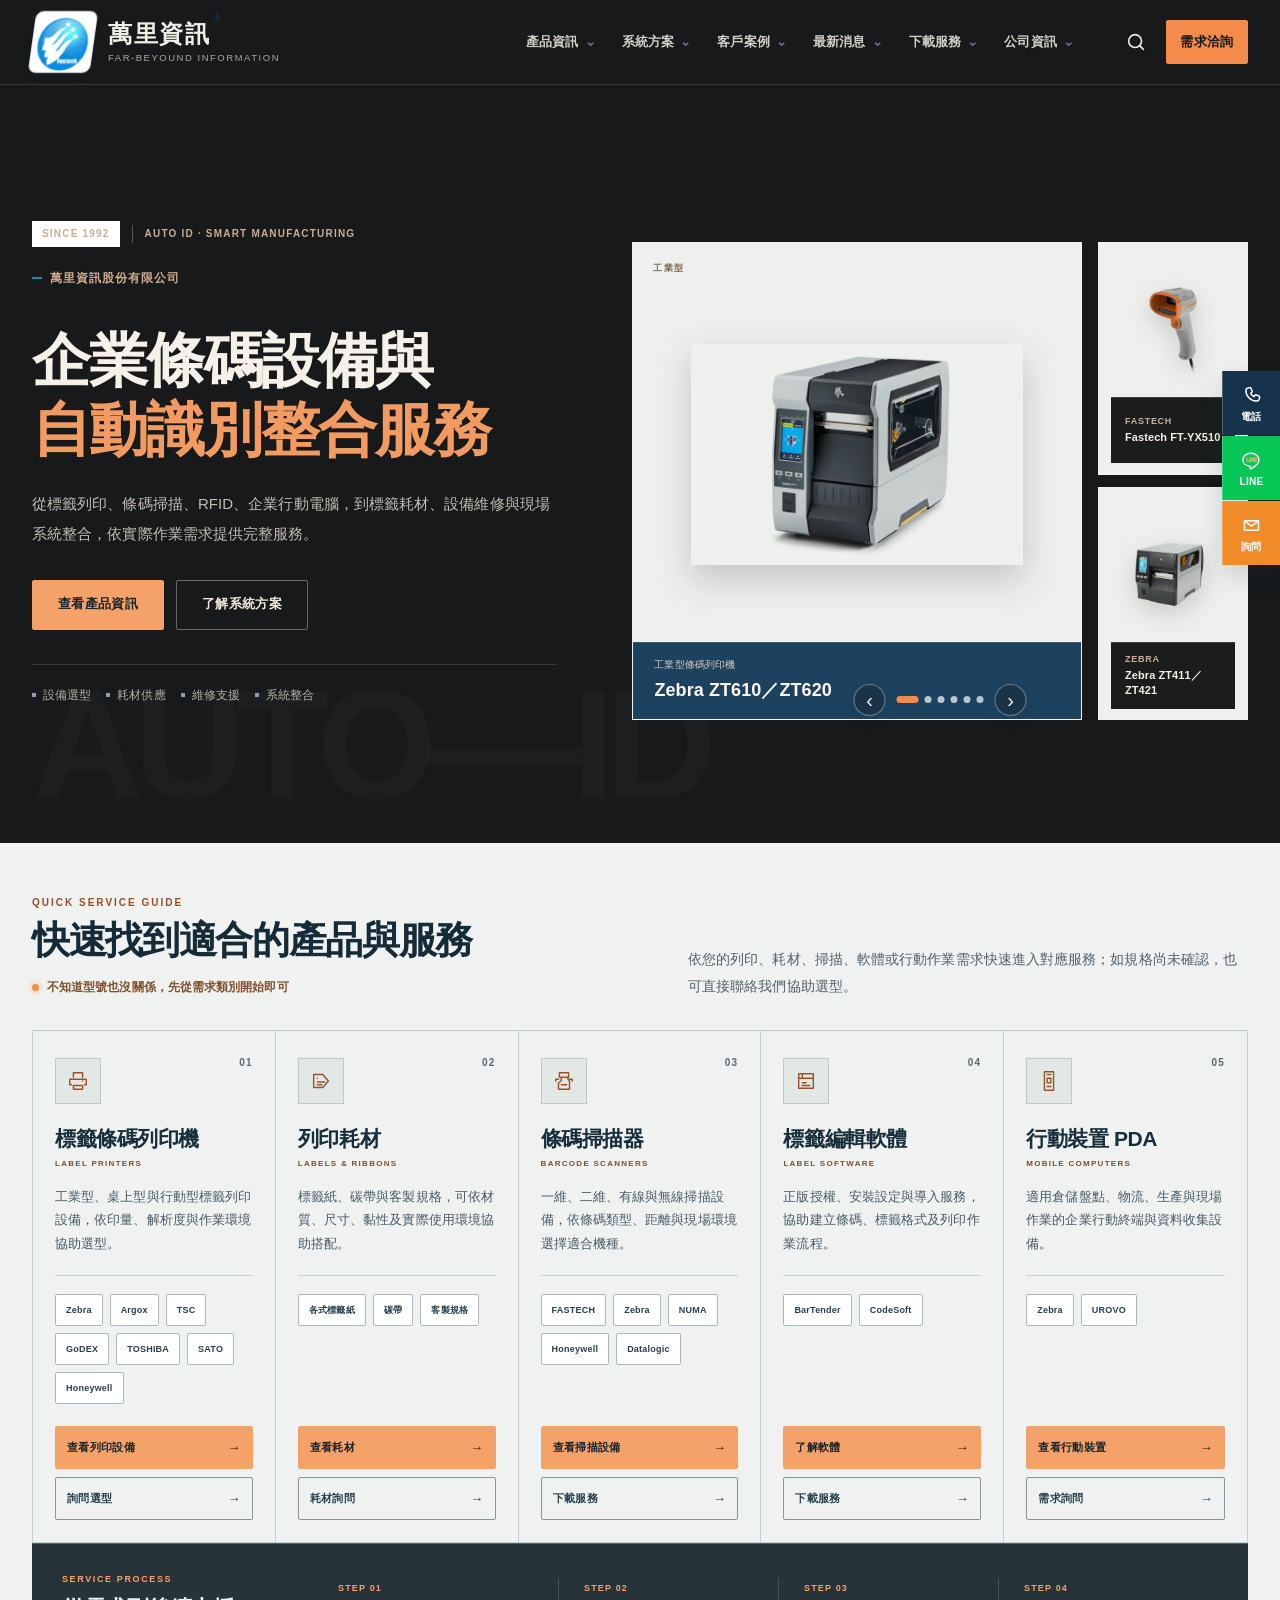
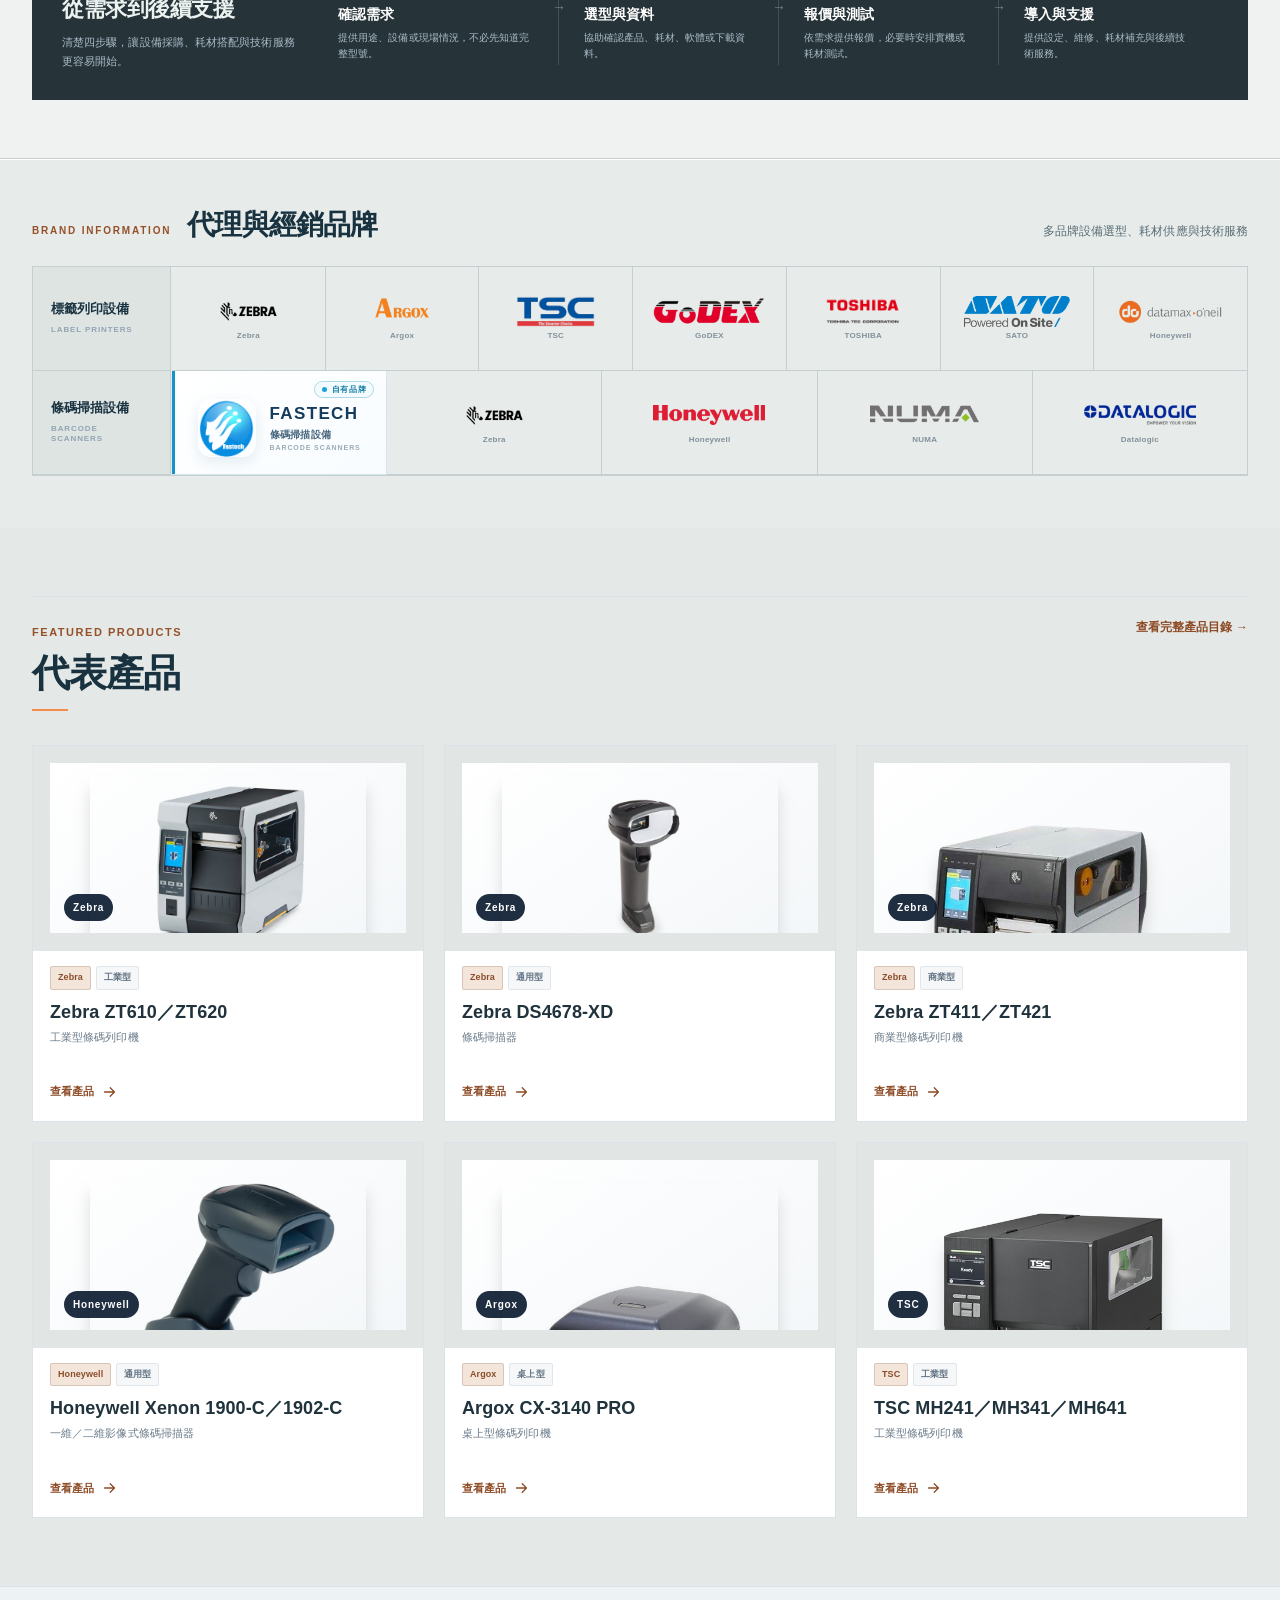
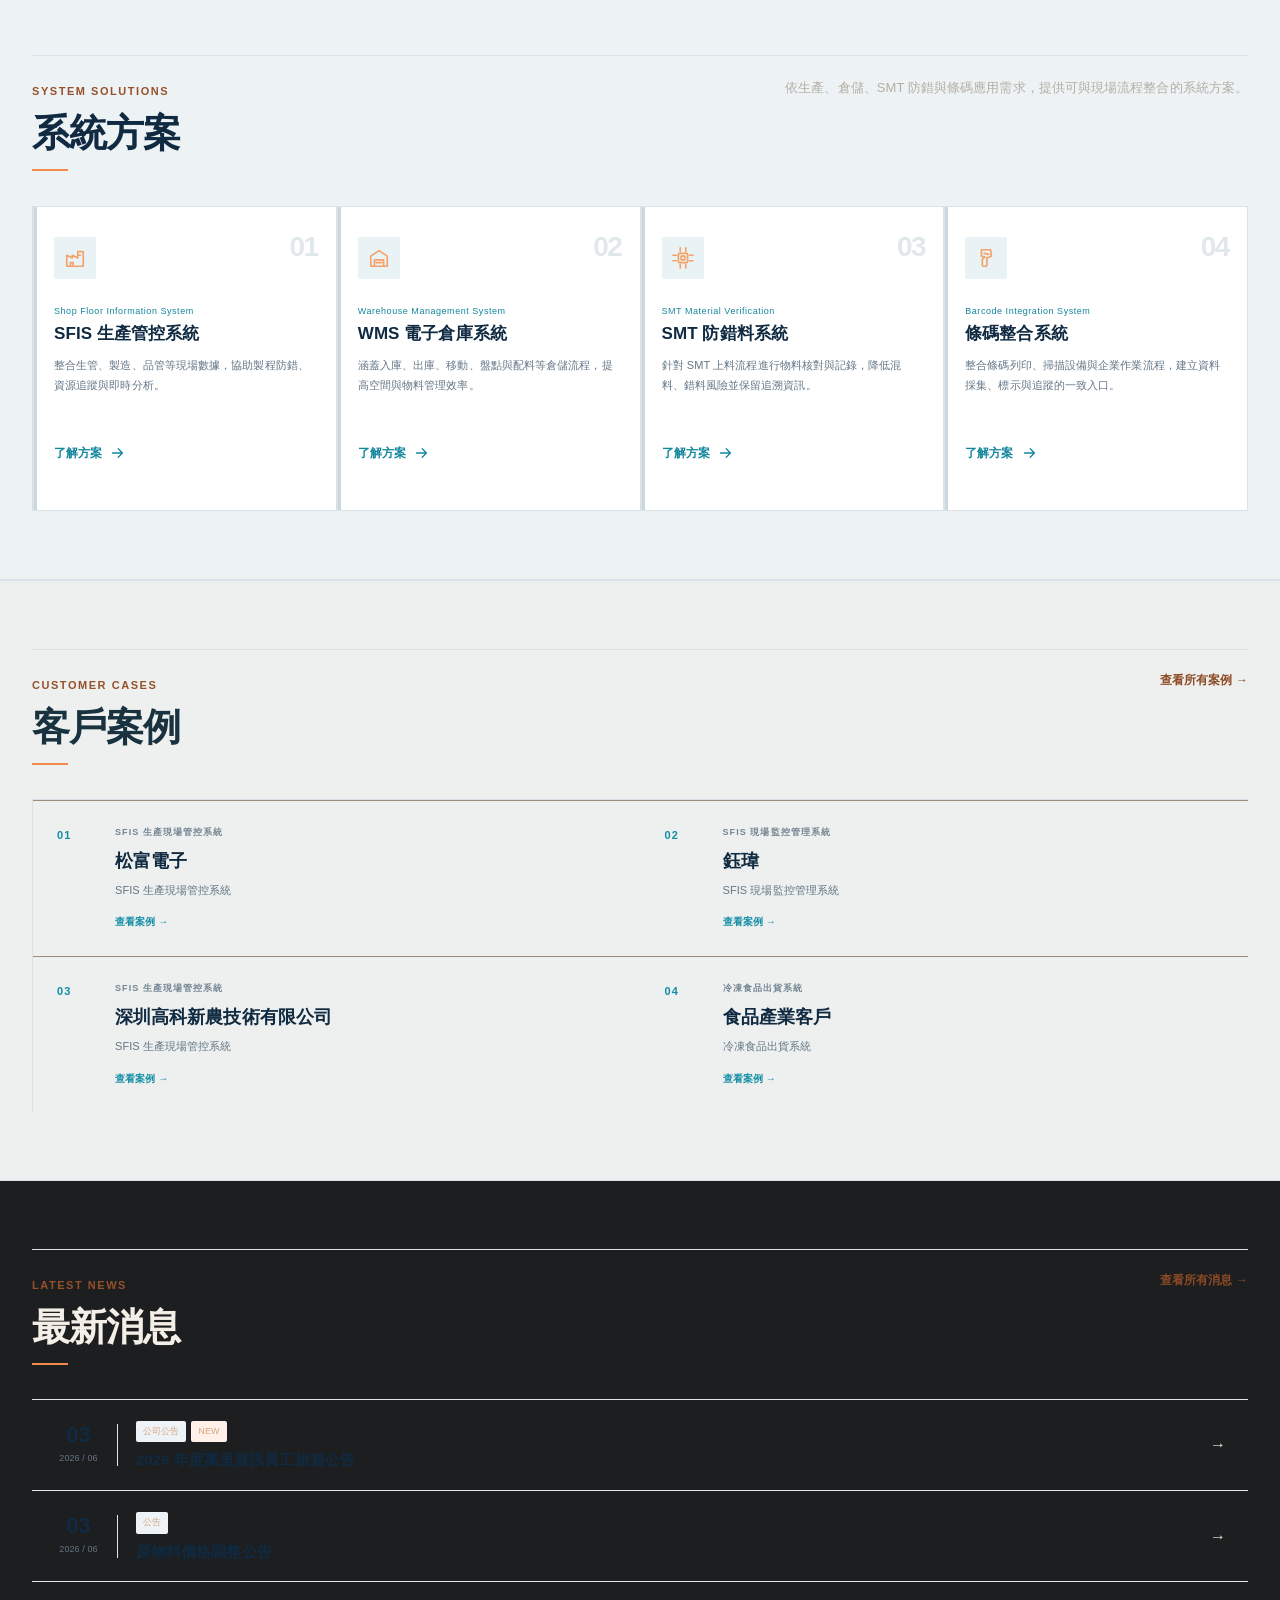
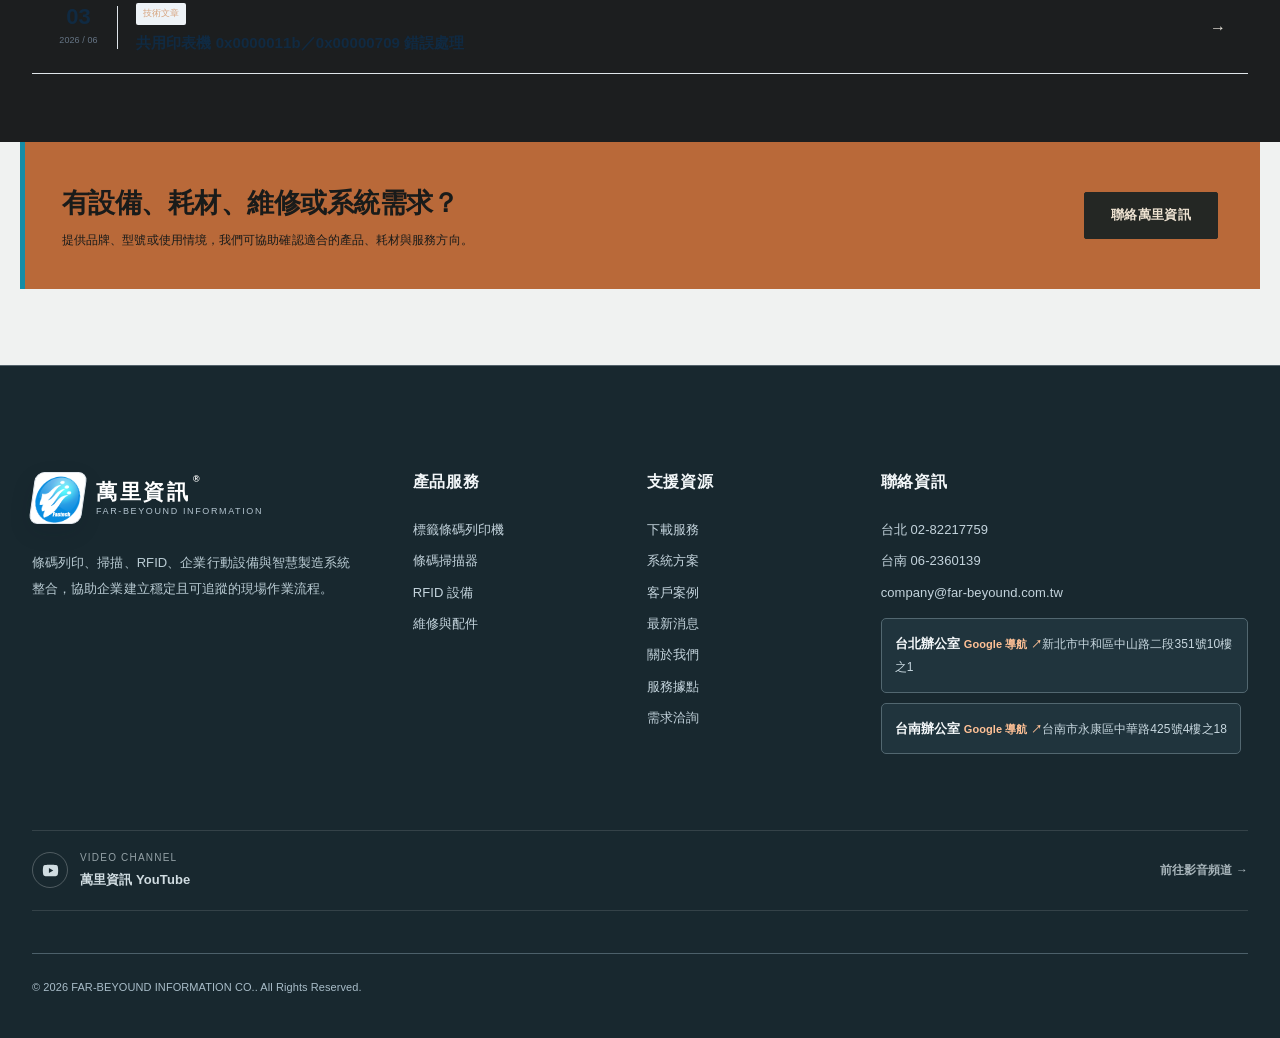
==== commit e07246c0: "更新 index.html build cache key" ====
--- a/index.html
+++ b/index.html
@@ -1,10 +1,10 @@
-<!doctype html><html lang="zh-Hant"><head><meta charset="utf-8"><meta name="viewport" content="width=device-width,initial-scale=1"><meta name="description" content="萬里資訊提供標籤條碼列印機、條碼掃描器、RFID、行動電腦、標籤耗材、維修與智慧製造系統整合服務。"><title>萬里資訊｜條碼設備、自動識別與系統整合</title><link rel="stylesheet" href="assets/css/home-bundle.css?v=20260918-1454"><link rel="stylesheet" href="assets/css/approved-skin-20260916.css?v=20260918-1454"><link rel="icon" type="image/png" href="assets/images/brand/far-beyound-logo.png"></head><body data-page="home" class="fb-approved-skin-20260916"><div id="siteHeader"></div>
+<!doctype html><html lang="zh-Hant"><head><meta charset="utf-8"><meta name="viewport" content="width=device-width,initial-scale=1"><meta name="description" content="萬里資訊提供標籤條碼列印機、條碼掃描器、RFID、行動電腦、標籤耗材、維修與智慧製造系統整合服務。"><title>萬里資訊｜條碼設備、自動識別與系統整合</title><link rel="stylesheet" href="assets/css/home-bundle.css?v=20260918-1455"><link rel="stylesheet" href="assets/css/approved-skin-20260916.css?v=20260918-1455"><link rel="icon" type="image/png" href="assets/images/brand/far-beyound-logo.png"></head><body data-page="home" class="fb-approved-skin-20260916"><div id="siteHeader"></div>
 <main>
-<section class="hero v2-home-hero"><div class="container hero-inner"><div class="hero-copy"><span class="eyebrow">萬里資訊股份有限公司</span><h1>企業條碼設備與<br><em>自動識別整合服務</em></h1><p>從標籤列印、條碼掃描、RFID、企業行動電腦，到標籤耗材、設備維修與現場系統整合，依實際作業需求提供完整服務。</p><div class="hero-actions"><a class="btn btn-primary" href="products.html">查看產品資訊</a><a class="btn btn-secondary" href="solutions.html">了解系統方案</a></div><div class="hero-trust" data-interactive="1"><a href="products.html"><span>設備選型</span></a><a href="products.html?category=labels"><span>耗材供應</span></a><a href="products.html?category=parts"><span>維修支援</span></a><a href="solutions.html"><span>系統整合</span></a></div></div><div class="v2-hero-products"><a class="v2-stage-main" href="product.html?id=zebra-zt610-zt620"><span class="v2-stage-label">INDUSTRIAL LABEL PRINTER</span><img src="assets/images/products/zebra-zt610-zt620.jpg?v=20260918-1454" alt="Zebra ZT610 / ZT620 工業型條碼列印機" loading="eager" fetchpriority="high" decoding="async"><span class="v2-stage-caption"><small>工業型條碼列印機</small><b>Zebra ZT610 / ZT620</b></span></a><div class="v2-stage-side"><a href="product.html?id=zebra-zt411-zt421"><img src="assets/images/products/zebra-zt411-zt421.png?v=20260918-1454" alt="Zebra ZT411 / ZT421" loading="lazy" fetchpriority="low" decoding="async"><span>Zebra ZT411 / ZT421</span></a><a href="product.html?id=zebra-ds4678-xd"><img src="assets/images/products/zebra-ds4678-xd.jpg?v=20260918-1454" alt="Zebra DS4678-XD" loading="lazy" fetchpriority="low" decoding="async"><span>Zebra DS4678-XD</span></a></div></div></div></section>
+<section class="hero v2-home-hero"><div class="container hero-inner"><div class="hero-copy"><span class="eyebrow">萬里資訊股份有限公司</span><h1>企業條碼設備與<br><em>自動識別整合服務</em></h1><p>從標籤列印、條碼掃描、RFID、企業行動電腦，到標籤耗材、設備維修與現場系統整合，依實際作業需求提供完整服務。</p><div class="hero-actions"><a class="btn btn-primary" href="products.html">查看產品資訊</a><a class="btn btn-secondary" href="solutions.html">了解系統方案</a></div><div class="hero-trust" data-interactive="1"><a href="products.html"><span>設備選型</span></a><a href="products.html?category=labels"><span>耗材供應</span></a><a href="products.html?category=parts"><span>維修支援</span></a><a href="solutions.html"><span>系統整合</span></a></div></div><div class="v2-hero-products"><a class="v2-stage-main" href="product.html?id=zebra-zt610-zt620"><span class="v2-stage-label">INDUSTRIAL LABEL PRINTER</span><img src="assets/images/products/zebra-zt610-zt620.jpg?v=20260918-1455" alt="Zebra ZT610 / ZT620 工業型條碼列印機" loading="eager" fetchpriority="high" decoding="async"><span class="v2-stage-caption"><small>工業型條碼列印機</small><b>Zebra ZT610 / ZT620</b></span></a><div class="v2-stage-side"><a href="product.html?id=zebra-zt411-zt421"><img src="assets/images/products/zebra-zt411-zt421.png?v=20260918-1455" alt="Zebra ZT411 / ZT421" loading="lazy" fetchpriority="low" decoding="async"><span>Zebra ZT411 / ZT421</span></a><a href="product.html?id=zebra-ds4678-xd"><img src="assets/images/products/zebra-ds4678-xd.jpg?v=20260918-1455" alt="Zebra DS4678-XD" loading="lazy" fetchpriority="low" decoding="async"><span>Zebra DS4678-XD</span></a></div></div></div></section>
 <section class="v5-credibility" aria-label="萬里資訊服務概況"><div class="container v5-cred-grid"><div class="v5-cred-item"><strong class="v5-cred-key">1992</strong><span class="v5-cred-copy"><b>公司核准設立</b><span>持續服務企業條碼與自動識別應用</span></span></div><div class="v5-cred-item"><strong class="v5-cred-key smaller">台北 × 台南</strong><span class="v5-cred-copy"><b>台灣服務據點</b><span>設備、耗材與技術服務窗口</span></span></div><div class="v5-cred-item"><strong class="v5-cred-key smaller">AUTO ID</strong><span class="v5-cred-copy"><b>多品牌設備整合</b><span>列印、掃描、RFID 與行動設備</span></span></div><div class="v5-cred-item"><strong class="v5-cred-key smaller">SFIS · WMS · SMT</strong><span class="v5-cred-copy"><b>現場系統整合</b><span>生產、倉儲、防錯與條碼流程</span></span></div></div></section>
 <section class="brand-portfolio" aria-labelledby="brandPortfolioTitle"><div class="container"><div class="brand-portfolio-head"><div class="brand-portfolio-title"><small>BRAND INFORMATION</small><h2 id="brandPortfolioTitle">代理與經銷品牌</h2></div><p>多品牌設備選型、耗材供應與技術服務</p></div><div class="brand-family"><div class="brand-family-label">標籤列印設備<small>LABEL PRINTERS</small></div><div class="brand-wordmarks"><a class="brand-wordmark zebra" href="products.html?category=printers&brand=Zebra">Zebra</a><a class="brand-wordmark argox" href="products.html?category=printers&brand=Argox">Argox</a><a class="brand-wordmark tsc" href="products.html?category=printers&brand=TSC">TSC</a><a class="brand-wordmark godex" href="products.html?category=printers&brand=GoDEX">GoDEX</a><a class="brand-wordmark toshiba" href="products.html?category=printers&brand=TOSHIBA">TOSHIBA</a><a class="brand-wordmark sato" href="products.html?category=printers&brand=SATO">SATO</a><a class="brand-wordmark honeywell" href="products.html?category=printers&brand=Honeywell">Honeywell</a></div></div><div class="brand-family scanner"><div class="brand-family-label">條碼掃描設備<small>BARCODE SCANNERS</small></div><div class="brand-wordmarks"><a class="brand-wordmark fastech" href="products.html?category=scanners&brand=Fastech">Fastech</a><a class="brand-wordmark zebra" href="products.html?category=scanners&brand=Zebra">Zebra</a><a class="brand-wordmark honeywell" href="products.html?category=scanners&brand=Honeywell">Honeywell</a><a class="brand-wordmark numa" href="products.html?category=scanners&brand=NUMA">NUMA</a><a class="brand-wordmark datalogic" href="products.html?category=scanners&brand=Datalogic">Datalogic</a></div></div></div></section>
 <section class="v2-service-strip"><div class="container v2-service-grid"><a class="v2-service-item" href="products.html"><span class="v2-service-no">01</span><span><b>設備與產品</b><small>列印機・掃描器・RFID・行動電腦</small></span></a><a class="v2-service-item" href="products.html?category=labels"><span class="v2-service-no">02</span><span><b>標籤與耗材</b><small>標籤貼紙・碳帶・客製代印</small></span></a><a class="v2-service-item" href="products.html?category=parts"><span class="v2-service-no">03</span><span><b>維修與技術支援</b><small>設備檢測・零件・現場服務</small></span></a><a class="v2-service-item" href="solutions.html"><span class="v2-service-no">04</span><span><b>系統整合</b><small>SFIS・WMS・SMT・條碼整合</small></span></a></div></section>
 <section class="section section-white"><div class="container"><div class="section-head"><div><span class="eyebrow">PRODUCT & SERVICE</span><h2>產品與服務</h2></div><p>依設備類型快速進入完整目錄，從硬體、耗材、軟體到維修服務集中查找。</p></div><div id="homeCategories" class="category-grid"></div></div></section><section class="section"><div class="container"><div class="section-head"><div><span class="eyebrow">FEATURED PRODUCTS</span><h2>代表產品</h2></div><a class="text-link" href="products.html">查看完整產品目錄 →</a></div><div id="homeProducts" class="product-grid"></div></div></section><section class="section section-dark"><div class="container"><div class="section-head"><div><span class="eyebrow">SYSTEM SOLUTIONS</span><h2>系統方案</h2></div><p>依生產、倉儲、SMT 防錯與條碼應用需求，提供可與現場流程整合的系統方案。</p></div><div id="homeSolutions" class="solution-grid"></div></div></section>
 <section class="section v5-case-section"><div class="container"><div class="section-head"><div><span class="eyebrow">CUSTOMER CASES</span><h2>客戶案例</h2></div><a class="text-link" href="cases.html">查看所有案例 →</a></div><div class="v5-case-grid"><a class="v5-case-card" href="cases.html"><span class="v5-case-no">01</span><small>SFIS · PRODUCTION</small><h3>松富電子</h3><p>SFIS 生產現場管控系統</p><span class="v5-case-link">查看案例 →</span></a><a class="v5-case-card" href="cases.html"><span class="v5-case-no">02</span><small>SFIS · MONITORING</small><h3>鈺瑋</h3><p>SFIS 現場監控管理系統</p><span class="v5-case-link">查看案例 →</span></a><a class="v5-case-card" href="cases.html"><span class="v5-case-no">03</span><small>SFIS · INTEGRATION</small><h3>深圳高科新農技術有限公司</h3><p>SFIS 生產現場管控系統</p><span class="v5-case-link">查看案例 →</span></a><a class="v5-case-card" href="cases.html"><span class="v5-case-no">04</span><small>WMS · SHIPPING</small><h3>食品產業客戶</h3><p>冷凍食品出貨系統</p><span class="v5-case-link">查看案例 →</span></a></div></div></section>
 <section class="section section-white"><div class="container"><div class="section-head"><div><span class="eyebrow">LATEST NEWS</span><h2>最新消息</h2></div><a class="text-link" href="news.html">查看所有消息 →</a></div><div id="homeNews" class="news-list"></div></div></section><section class="cta-band"><div><h2>有設備、耗材、維修或系統需求？</h2><p>提供品牌、型號或使用情境，我們可協助確認適合的產品、耗材與服務方向。</p></div><a class="btn" href="contact.html">聯絡萬里資訊</a></section>
-</main><div id="siteFooter"></div><script src="assets/js/data.js?v=20260918-1454"></script><script src="assets/js/cloud-sync.js?v=20260918-1454" data-cloud-sync="1"></script><script type="application/json" id="homeBundledRuntimeMarkers" data-front-url-guard="1" data-page-settings-control="1" data-search-visibility="1" data-front-location-control="1" data-front-feature-control="1" data-public-managed-content="1" data-front-brand-control="1" data-social-content="1" data-site-seo="1" data-social-display="1" data-public-release-polish="1" data-brand-home-guard="1" data-quick-contact-normalize="1" data-quick-contact-authority="1" data-solution-coverage="1">{}</script><script type="application/json" id="homeLateRuntimeAssets">["assets/js/product-docs.js?v=20260918-1454","assets/js/home-late-bundle.js?v=20260918-1454"]</script><script src="assets/js/home-main-bundle.js?v=20260918-1454"></script><script src="assets/js/site-social.js?v=20260918-1454"></script><script src="assets/js/home-aux-bundle.js?v=20260918-1454"></script></body></html>+</main><div id="siteFooter"></div><script src="assets/js/data.js?v=20260918-1455"></script><script src="assets/js/cloud-sync.js?v=20260918-1455" data-cloud-sync="1"></script><script type="application/json" id="homeBundledRuntimeMarkers" data-front-url-guard="1" data-page-settings-control="1" data-search-visibility="1" data-front-location-control="1" data-front-feature-control="1" data-public-managed-content="1" data-front-brand-control="1" data-social-content="1" data-site-seo="1" data-social-display="1" data-public-release-polish="1" data-brand-home-guard="1" data-quick-contact-normalize="1" data-quick-contact-authority="1" data-solution-coverage="1">{}</script><script type="application/json" id="homeLateRuntimeAssets">["assets/js/product-docs.js?v=20260918-1455","assets/js/home-late-bundle.js?v=20260918-1455"]</script><script src="assets/js/home-main-bundle.js?v=20260918-1455"></script><script src="assets/js/site-social.js?v=20260918-1455"></script><script src="assets/js/home-aux-bundle.js?v=20260918-1455"></script></body></html>
--- a/assets/css/approved-skin-20260916.css
+++ b/assets/css/approved-skin-20260916.css
@@ -1672,3 +1672,115 @@
   background: transparent !important;
   mix-blend-mode: multiply !important;
 }
+
+
+/* 2026-09-18｜首頁 Hero 商品展示底板統一
+   目的：統一透明圖、白底圖與不同裁切比例的視覺承載；
+   僅調整 Hero 商品展示，不修改圖片來源、產品資料或輪播邏輯。 */
+html body.fb-approved-skin-20260916[data-page="home"] .v2-stage-main,
+html body.fb-approved-skin-20260916[data-page="home"] .hero-rotate-card,
+html body.fb-approved-skin-20260916[data-page="home"] .v2-stage-side > a,
+html body.fb-approved-skin-20260916[data-page="home"] .hero-rotate-side {
+  overflow: hidden !important;
+  border-color: rgba(255,255,255,.26) !important;
+  background: #eef0ed !important;
+}
+
+html body.fb-approved-skin-20260916[data-page="home"] .v2-stage-main:hover,
+html body.fb-approved-skin-20260916[data-page="home"] .hero-rotate-card:hover,
+html body.fb-approved-skin-20260916[data-page="home"] .v2-stage-side > a:hover,
+html body.fb-approved-skin-20260916[data-page="home"] .hero-rotate-side:hover {
+  border-color: rgba(242,139,75,.72) !important;
+  background: #f3f4f1 !important;
+}
+
+html body.fb-approved-skin-20260916[data-page="home"] .v2-stage-main img,
+html body.fb-approved-skin-20260916[data-page="home"] .hero-rotate-card img {
+  box-sizing: border-box !important;
+  width: 100% !important;
+  height: 292px !important;
+  padding: 28px 34px 24px !important;
+  object-fit: contain !important;
+  object-position: center !important;
+  background: transparent !important;
+  mix-blend-mode: multiply !important;
+  filter: drop-shadow(0 14px 18px rgba(23,25,26,.20)) !important;
+}
+
+html body.fb-approved-skin-20260916[data-page="home"] .v2-stage-side img,
+html body.fb-approved-skin-20260916[data-page="home"] .hero-rotate-side img {
+  box-sizing: border-box !important;
+  width: 100% !important;
+  height: 142px !important;
+  padding: 16px 18px 12px !important;
+  object-fit: contain !important;
+  object-position: center !important;
+  background: transparent !important;
+  mix-blend-mode: multiply !important;
+  filter: drop-shadow(0 8px 12px rgba(23,25,26,.18)) !important;
+}
+
+html body.fb-approved-skin-20260916[data-page="home"] .v2-stage-label {
+  color: #7b6657 !important;
+}
+
+html body.fb-approved-skin-20260916[data-page="home"] .v2-stage-caption {
+  border-top: 1px solid rgba(255,255,255,.16) !important;
+  background: #1d4260 !important;
+}
+
+html body.fb-approved-skin-20260916[data-page="home"] .v2-stage-caption small {
+  color: #d8c8bb !important;
+}
+
+html body.fb-approved-skin-20260916[data-page="home"] .v2-stage-caption b {
+  color: #fff7ef !important;
+}
+
+html body.fb-approved-skin-20260916[data-page="home"] .v2-stage-side > a > span,
+html body.fb-approved-skin-20260916[data-page="home"] .hero-rotate-side > span {
+  min-height: 66px !important;
+  padding: 10px 14px 11px !important;
+  border-top: 1px solid rgba(255,255,255,.15) !important;
+  background: #1b1d1d !important;
+  color: #f5eee3 !important;
+}
+
+html body.fb-approved-skin-20260916[data-page="home"] .v2-stage-side > a > span small,
+html body.fb-approved-skin-20260916[data-page="home"] .hero-rotate-side > span small {
+  color: #c8ad99 !important;
+}
+
+@media (max-width: 980px) {
+  html body.fb-approved-skin-20260916[data-page="home"] .v2-stage-main img,
+  html body.fb-approved-skin-20260916[data-page="home"] .hero-rotate-card img {
+    height: 240px !important;
+    padding: 22px 26px 20px !important;
+  }
+
+  html body.fb-approved-skin-20260916[data-page="home"] .v2-stage-side img,
+  html body.fb-approved-skin-20260916[data-page="home"] .hero-rotate-side img {
+    height: 118px !important;
+    padding: 12px 14px 10px !important;
+  }
+}
+
+@media (max-width: 680px) {
+  html body.fb-approved-skin-20260916[data-page="home"] .v2-stage-main img,
+  html body.fb-approved-skin-20260916[data-page="home"] .hero-rotate-card img {
+    height: 206px !important;
+    padding: 18px 20px 16px !important;
+  }
+
+  html body.fb-approved-skin-20260916[data-page="home"] .v2-stage-side img,
+  html body.fb-approved-skin-20260916[data-page="home"] .hero-rotate-side img {
+    height: 101px !important;
+    padding: 10px 12px 8px !important;
+  }
+
+  html body.fb-approved-skin-20260916[data-page="home"] .v2-stage-side > a > span,
+  html body.fb-approved-skin-20260916[data-page="home"] .hero-rotate-side > span {
+    min-height: 58px !important;
+    padding: 8px 10px 9px !important;
+  }
+}
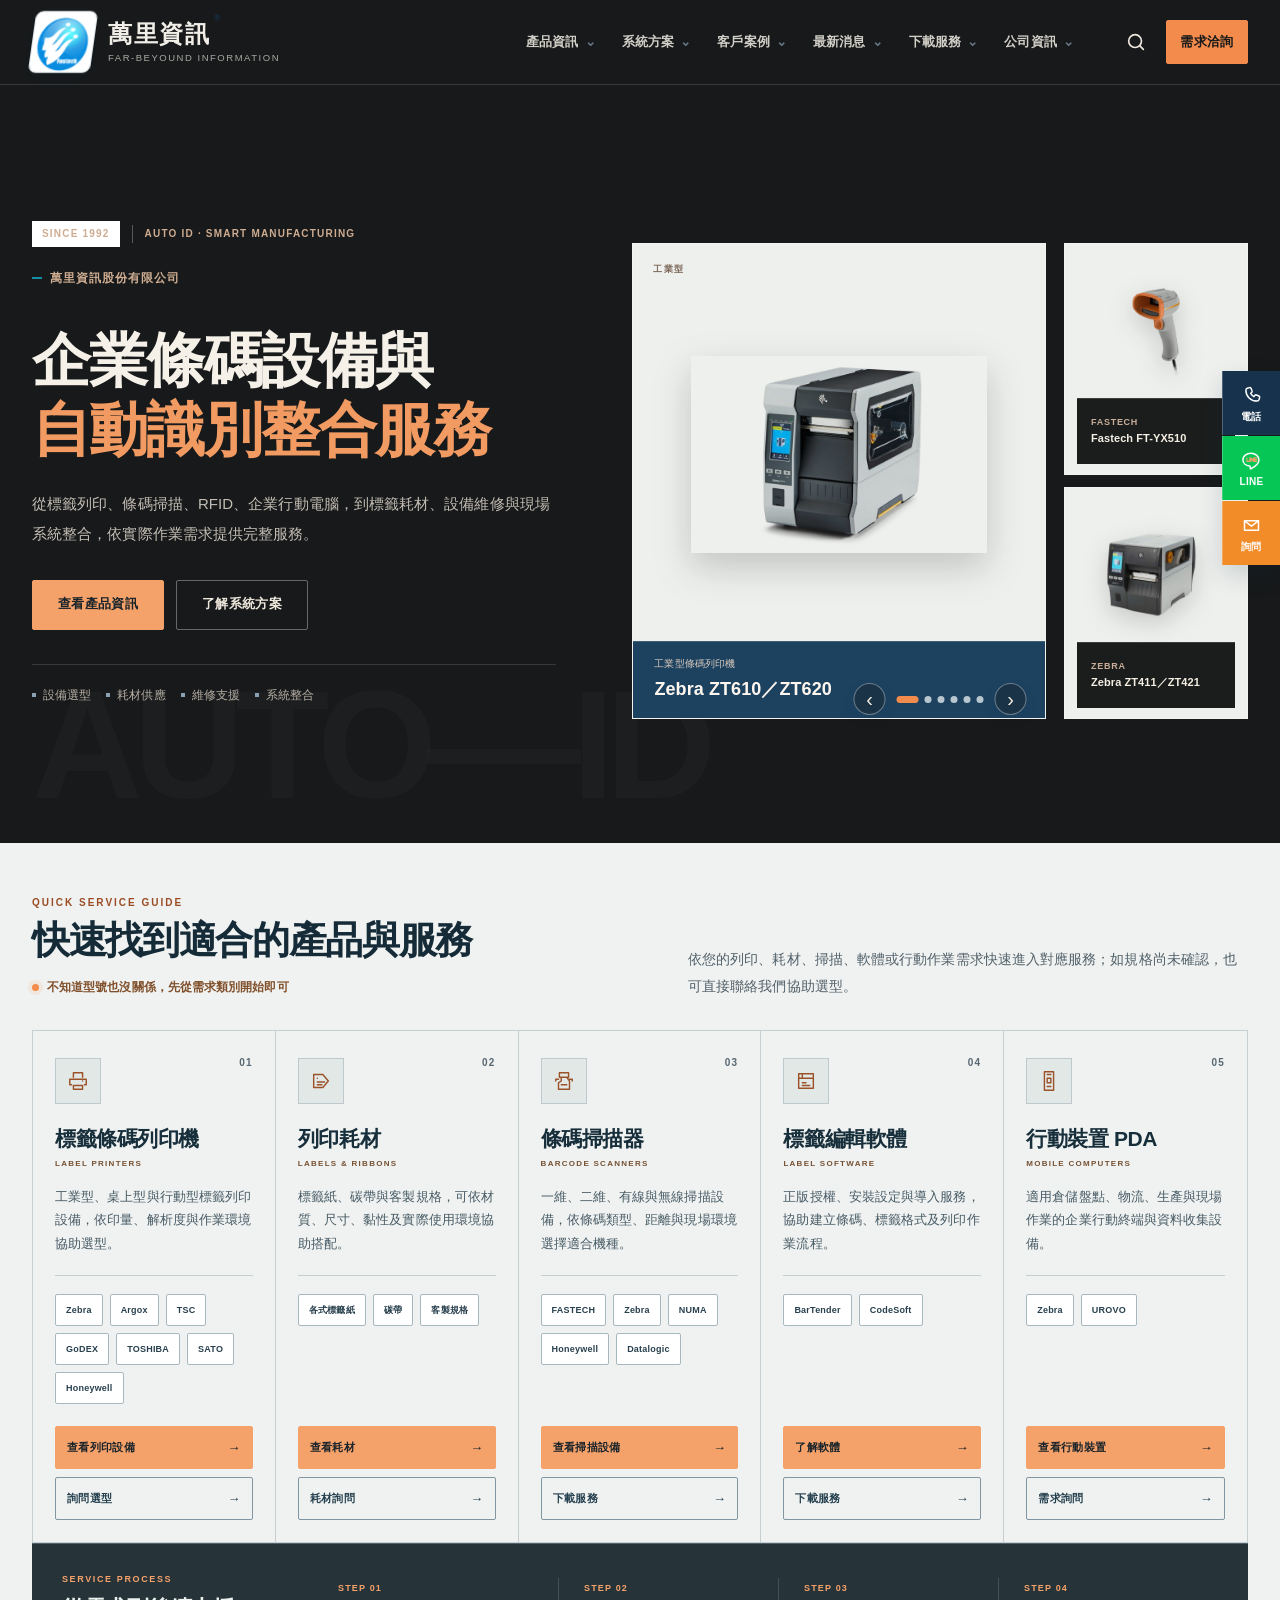
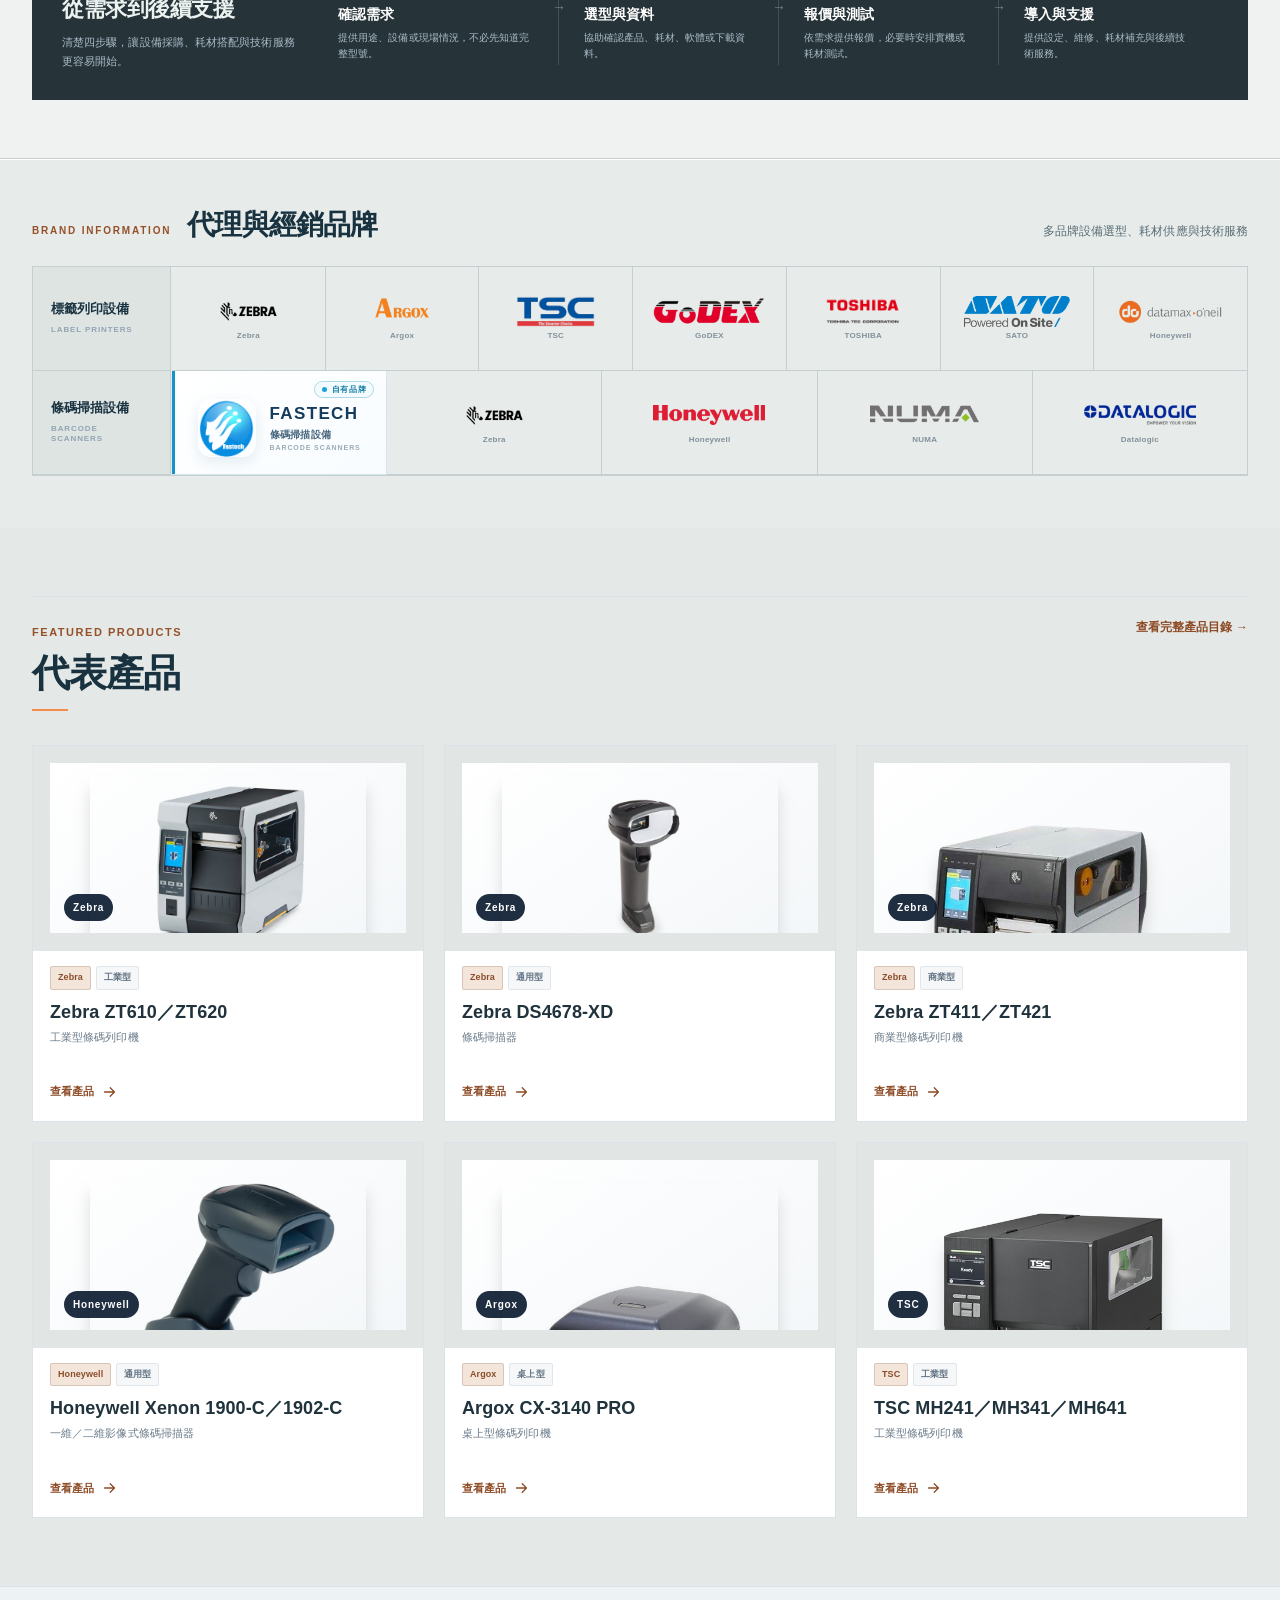
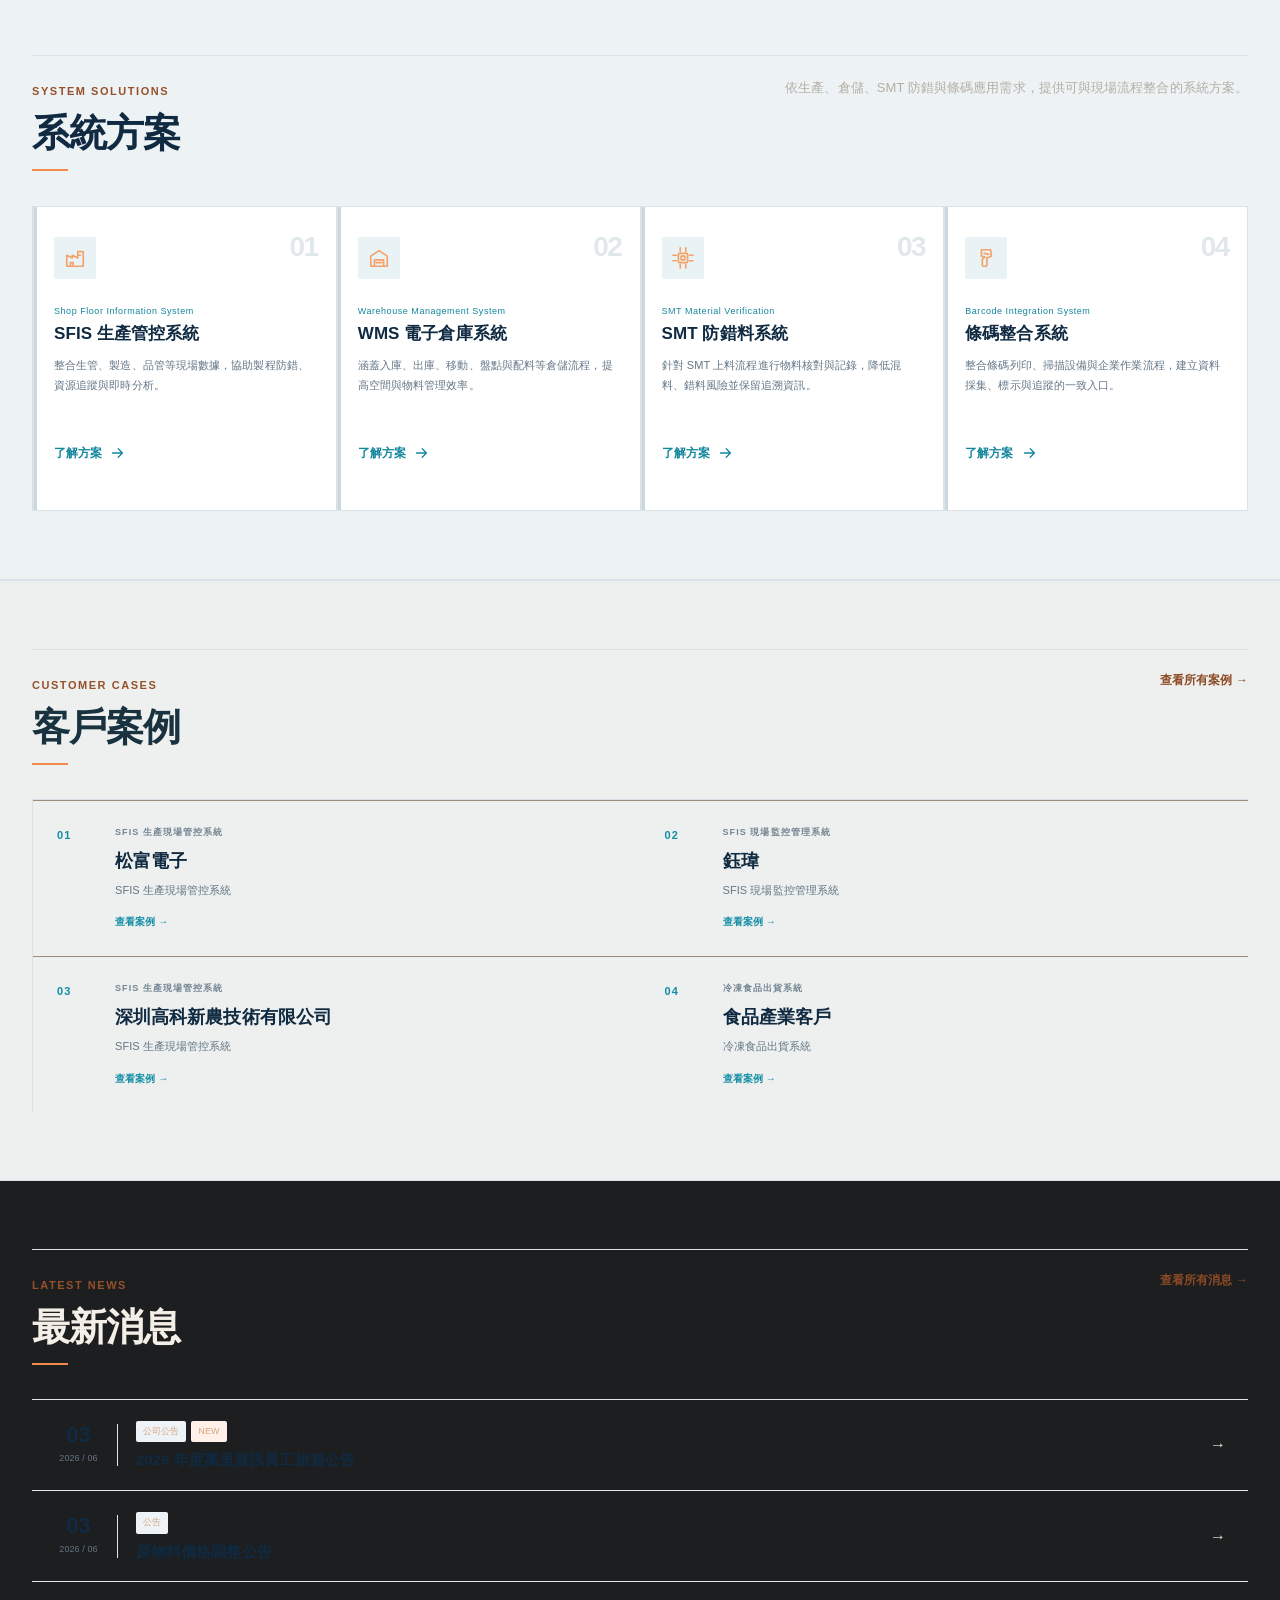
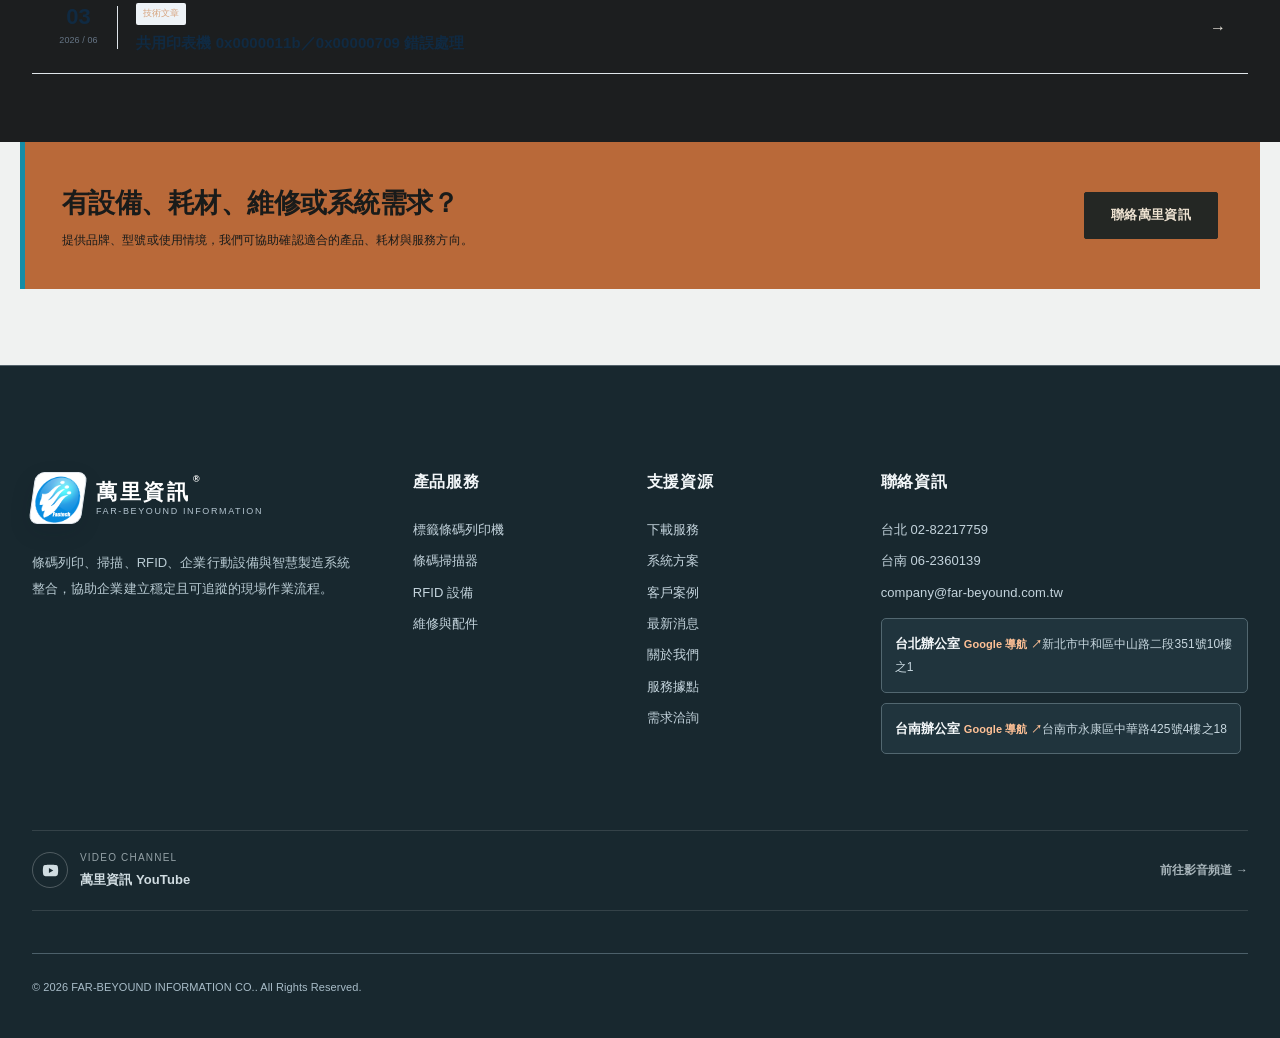
==== commit 775f1e41: "更新 index.html release cache key" ====
--- a/index.html
+++ b/index.html
@@ -1,10 +1,10 @@
-<!doctype html><html lang="zh-Hant"><head><meta charset="utf-8"><meta name="viewport" content="width=device-width,initial-scale=1"><meta name="description" content="萬里資訊提供標籤條碼列印機、條碼掃描器、RFID、行動電腦、標籤耗材、維修與智慧製造系統整合服務。"><title>萬里資訊｜條碼設備、自動識別與系統整合</title><link rel="stylesheet" href="assets/css/home-bundle.css?v=20260918-1455"><link rel="stylesheet" href="assets/css/approved-skin-20260916.css?v=20260918-1455"><link rel="icon" type="image/png" href="assets/images/brand/far-beyound-logo.png"></head><body data-page="home" class="fb-approved-skin-20260916"><div id="siteHeader"></div>
+<!doctype html><html lang="zh-Hant"><head><meta charset="utf-8"><meta name="viewport" content="width=device-width,initial-scale=1"><meta name="description" content="萬里資訊提供標籤條碼列印機、條碼掃描器、RFID、行動電腦、標籤耗材、維修與智慧製造系統整合服務。"><title>萬里資訊｜條碼設備、自動識別與系統整合</title><link rel="stylesheet" href="assets/css/home-bundle.css?v=20260918-1556"><link rel="stylesheet" href="assets/css/approved-skin-20260916.css?v=20260918-1556"><link rel="icon" type="image/png" href="assets/images/brand/far-beyound-logo.png"></head><body data-page="home" class="fb-approved-skin-20260916"><div id="siteHeader"></div>
 <main>
-<section class="hero v2-home-hero"><div class="container hero-inner"><div class="hero-copy"><span class="eyebrow">萬里資訊股份有限公司</span><h1>企業條碼設備與<br><em>自動識別整合服務</em></h1><p>從標籤列印、條碼掃描、RFID、企業行動電腦，到標籤耗材、設備維修與現場系統整合，依實際作業需求提供完整服務。</p><div class="hero-actions"><a class="btn btn-primary" href="products.html">查看產品資訊</a><a class="btn btn-secondary" href="solutions.html">了解系統方案</a></div><div class="hero-trust" data-interactive="1"><a href="products.html"><span>設備選型</span></a><a href="products.html?category=labels"><span>耗材供應</span></a><a href="products.html?category=parts"><span>維修支援</span></a><a href="solutions.html"><span>系統整合</span></a></div></div><div class="v2-hero-products"><a class="v2-stage-main" href="product.html?id=zebra-zt610-zt620"><span class="v2-stage-label">INDUSTRIAL LABEL PRINTER</span><img src="assets/images/products/zebra-zt610-zt620.jpg?v=20260918-1455" alt="Zebra ZT610 / ZT620 工業型條碼列印機" loading="eager" fetchpriority="high" decoding="async"><span class="v2-stage-caption"><small>工業型條碼列印機</small><b>Zebra ZT610 / ZT620</b></span></a><div class="v2-stage-side"><a href="product.html?id=zebra-zt411-zt421"><img src="assets/images/products/zebra-zt411-zt421.png?v=20260918-1455" alt="Zebra ZT411 / ZT421" loading="lazy" fetchpriority="low" decoding="async"><span>Zebra ZT411 / ZT421</span></a><a href="product.html?id=zebra-ds4678-xd"><img src="assets/images/products/zebra-ds4678-xd.jpg?v=20260918-1455" alt="Zebra DS4678-XD" loading="lazy" fetchpriority="low" decoding="async"><span>Zebra DS4678-XD</span></a></div></div></div></section>
+<section class="hero v2-home-hero"><div class="container hero-inner"><div class="hero-copy"><span class="eyebrow">萬里資訊股份有限公司</span><h1>企業條碼設備與<br><em>自動識別整合服務</em></h1><p>從標籤列印、條碼掃描、RFID、企業行動電腦，到標籤耗材、設備維修與現場系統整合，依實際作業需求提供完整服務。</p><div class="hero-actions"><a class="btn btn-primary" href="products.html">查看產品資訊</a><a class="btn btn-secondary" href="solutions.html">了解系統方案</a></div><div class="hero-trust" data-interactive="1"><a href="products.html"><span>設備選型</span></a><a href="products.html?category=labels"><span>耗材供應</span></a><a href="products.html?category=parts"><span>維修支援</span></a><a href="solutions.html"><span>系統整合</span></a></div></div><div class="v2-hero-products"><a class="v2-stage-main" href="product.html?id=zebra-zt610-zt620"><span class="v2-stage-label">INDUSTRIAL LABEL PRINTER</span><img src="assets/images/products/zebra-zt610-zt620.jpg?v=20260918-1556" alt="Zebra ZT610 / ZT620 工業型條碼列印機" loading="eager" fetchpriority="high" decoding="async"><span class="v2-stage-caption"><small>工業型條碼列印機</small><b>Zebra ZT610 / ZT620</b></span></a><div class="v2-stage-side"><a href="product.html?id=zebra-zt411-zt421"><img src="assets/images/products/zebra-zt411-zt421.png?v=20260918-1556" alt="Zebra ZT411 / ZT421" loading="lazy" fetchpriority="low" decoding="async"><span>Zebra ZT411 / ZT421</span></a><a href="product.html?id=zebra-ds4678-xd"><img src="assets/images/products/zebra-ds4678-xd.jpg?v=20260918-1556" alt="Zebra DS4678-XD" loading="lazy" fetchpriority="low" decoding="async"><span>Zebra DS4678-XD</span></a></div></div></div></section>
 <section class="v5-credibility" aria-label="萬里資訊服務概況"><div class="container v5-cred-grid"><div class="v5-cred-item"><strong class="v5-cred-key">1992</strong><span class="v5-cred-copy"><b>公司核准設立</b><span>持續服務企業條碼與自動識別應用</span></span></div><div class="v5-cred-item"><strong class="v5-cred-key smaller">台北 × 台南</strong><span class="v5-cred-copy"><b>台灣服務據點</b><span>設備、耗材與技術服務窗口</span></span></div><div class="v5-cred-item"><strong class="v5-cred-key smaller">AUTO ID</strong><span class="v5-cred-copy"><b>多品牌設備整合</b><span>列印、掃描、RFID 與行動設備</span></span></div><div class="v5-cred-item"><strong class="v5-cred-key smaller">SFIS · WMS · SMT</strong><span class="v5-cred-copy"><b>現場系統整合</b><span>生產、倉儲、防錯與條碼流程</span></span></div></div></section>
 <section class="brand-portfolio" aria-labelledby="brandPortfolioTitle"><div class="container"><div class="brand-portfolio-head"><div class="brand-portfolio-title"><small>BRAND INFORMATION</small><h2 id="brandPortfolioTitle">代理與經銷品牌</h2></div><p>多品牌設備選型、耗材供應與技術服務</p></div><div class="brand-family"><div class="brand-family-label">標籤列印設備<small>LABEL PRINTERS</small></div><div class="brand-wordmarks"><a class="brand-wordmark zebra" href="products.html?category=printers&brand=Zebra">Zebra</a><a class="brand-wordmark argox" href="products.html?category=printers&brand=Argox">Argox</a><a class="brand-wordmark tsc" href="products.html?category=printers&brand=TSC">TSC</a><a class="brand-wordmark godex" href="products.html?category=printers&brand=GoDEX">GoDEX</a><a class="brand-wordmark toshiba" href="products.html?category=printers&brand=TOSHIBA">TOSHIBA</a><a class="brand-wordmark sato" href="products.html?category=printers&brand=SATO">SATO</a><a class="brand-wordmark honeywell" href="products.html?category=printers&brand=Honeywell">Honeywell</a></div></div><div class="brand-family scanner"><div class="brand-family-label">條碼掃描設備<small>BARCODE SCANNERS</small></div><div class="brand-wordmarks"><a class="brand-wordmark fastech" href="products.html?category=scanners&brand=Fastech">Fastech</a><a class="brand-wordmark zebra" href="products.html?category=scanners&brand=Zebra">Zebra</a><a class="brand-wordmark honeywell" href="products.html?category=scanners&brand=Honeywell">Honeywell</a><a class="brand-wordmark numa" href="products.html?category=scanners&brand=NUMA">NUMA</a><a class="brand-wordmark datalogic" href="products.html?category=scanners&brand=Datalogic">Datalogic</a></div></div></div></section>
 <section class="v2-service-strip"><div class="container v2-service-grid"><a class="v2-service-item" href="products.html"><span class="v2-service-no">01</span><span><b>設備與產品</b><small>列印機・掃描器・RFID・行動電腦</small></span></a><a class="v2-service-item" href="products.html?category=labels"><span class="v2-service-no">02</span><span><b>標籤與耗材</b><small>標籤貼紙・碳帶・客製代印</small></span></a><a class="v2-service-item" href="products.html?category=parts"><span class="v2-service-no">03</span><span><b>維修與技術支援</b><small>設備檢測・零件・現場服務</small></span></a><a class="v2-service-item" href="solutions.html"><span class="v2-service-no">04</span><span><b>系統整合</b><small>SFIS・WMS・SMT・條碼整合</small></span></a></div></section>
 <section class="section section-white"><div class="container"><div class="section-head"><div><span class="eyebrow">PRODUCT & SERVICE</span><h2>產品與服務</h2></div><p>依設備類型快速進入完整目錄，從硬體、耗材、軟體到維修服務集中查找。</p></div><div id="homeCategories" class="category-grid"></div></div></section><section class="section"><div class="container"><div class="section-head"><div><span class="eyebrow">FEATURED PRODUCTS</span><h2>代表產品</h2></div><a class="text-link" href="products.html">查看完整產品目錄 →</a></div><div id="homeProducts" class="product-grid"></div></div></section><section class="section section-dark"><div class="container"><div class="section-head"><div><span class="eyebrow">SYSTEM SOLUTIONS</span><h2>系統方案</h2></div><p>依生產、倉儲、SMT 防錯與條碼應用需求，提供可與現場流程整合的系統方案。</p></div><div id="homeSolutions" class="solution-grid"></div></div></section>
 <section class="section v5-case-section"><div class="container"><div class="section-head"><div><span class="eyebrow">CUSTOMER CASES</span><h2>客戶案例</h2></div><a class="text-link" href="cases.html">查看所有案例 →</a></div><div class="v5-case-grid"><a class="v5-case-card" href="cases.html"><span class="v5-case-no">01</span><small>SFIS · PRODUCTION</small><h3>松富電子</h3><p>SFIS 生產現場管控系統</p><span class="v5-case-link">查看案例 →</span></a><a class="v5-case-card" href="cases.html"><span class="v5-case-no">02</span><small>SFIS · MONITORING</small><h3>鈺瑋</h3><p>SFIS 現場監控管理系統</p><span class="v5-case-link">查看案例 →</span></a><a class="v5-case-card" href="cases.html"><span class="v5-case-no">03</span><small>SFIS · INTEGRATION</small><h3>深圳高科新農技術有限公司</h3><p>SFIS 生產現場管控系統</p><span class="v5-case-link">查看案例 →</span></a><a class="v5-case-card" href="cases.html"><span class="v5-case-no">04</span><small>WMS · SHIPPING</small><h3>食品產業客戶</h3><p>冷凍食品出貨系統</p><span class="v5-case-link">查看案例 →</span></a></div></div></section>
 <section class="section section-white"><div class="container"><div class="section-head"><div><span class="eyebrow">LATEST NEWS</span><h2>最新消息</h2></div><a class="text-link" href="news.html">查看所有消息 →</a></div><div id="homeNews" class="news-list"></div></div></section><section class="cta-band"><div><h2>有設備、耗材、維修或系統需求？</h2><p>提供品牌、型號或使用情境，我們可協助確認適合的產品、耗材與服務方向。</p></div><a class="btn" href="contact.html">聯絡萬里資訊</a></section>
-</main><div id="siteFooter"></div><script src="assets/js/data.js?v=20260918-1455"></script><script src="assets/js/cloud-sync.js?v=20260918-1455" data-cloud-sync="1"></script><script type="application/json" id="homeBundledRuntimeMarkers" data-front-url-guard="1" data-page-settings-control="1" data-search-visibility="1" data-front-location-control="1" data-front-feature-control="1" data-public-managed-content="1" data-front-brand-control="1" data-social-content="1" data-site-seo="1" data-social-display="1" data-public-release-polish="1" data-brand-home-guard="1" data-quick-contact-normalize="1" data-quick-contact-authority="1" data-solution-coverage="1">{}</script><script type="application/json" id="homeLateRuntimeAssets">["assets/js/product-docs.js?v=20260918-1455","assets/js/home-late-bundle.js?v=20260918-1455"]</script><script src="assets/js/home-main-bundle.js?v=20260918-1455"></script><script src="assets/js/site-social.js?v=20260918-1455"></script><script src="assets/js/home-aux-bundle.js?v=20260918-1455"></script></body></html>+</main><div id="siteFooter"></div><script src="assets/js/data.js?v=20260918-1556"></script><script src="assets/js/cloud-sync.js?v=20260918-1556" data-cloud-sync="1"></script><script type="application/json" id="homeBundledRuntimeMarkers" data-front-url-guard="1" data-page-settings-control="1" data-search-visibility="1" data-front-location-control="1" data-front-feature-control="1" data-public-managed-content="1" data-front-brand-control="1" data-social-content="1" data-site-seo="1" data-social-display="1" data-public-release-polish="1" data-brand-home-guard="1" data-quick-contact-normalize="1" data-quick-contact-authority="1" data-solution-coverage="1">{}</script><script type="application/json" id="homeLateRuntimeAssets">["assets/js/product-docs.js?v=20260918-1556","assets/js/home-late-bundle.js?v=20260918-1556"]</script><script src="assets/js/home-main-bundle.js?v=20260918-1556"></script><script src="assets/js/site-social.js?v=20260918-1556"></script><script src="assets/js/home-aux-bundle.js?v=20260918-1556"></script></body></html>
--- a/assets/css/home-bundle.css
+++ b/assets/css/home-bundle.css
@@ -532,7 +532,7 @@
 .page-hero h1{margin-bottom:7px!important}.page-hero p{max-width:720px!important}
 
 /* Clean official product photographs mirrored from legacy site */
-.official-product-photo{position:relative;width:100%;height:100%;display:grid;place-items:center;background:#fff;overflow:hidden}
+.official-product-photo{position:relative;width:100%;height:100%;display:grid;place-items:center;background:transparent;overflow:hidden}
 .official-product-photo img{width:90%;height:88%;object-fit:contain;mix-blend-mode:multiply}
 .official-product-photo span{position:absolute;left:11px;bottom:10px;padding:3px 7px;border:1px solid #d9e0e5;background:rgba(255,255,255,.94);color:#526474;font-size:8px;font-weight:700;letter-spacing:.06em}
 .product-detail-visual .official-product-photo img{width:92%;height:92%}
--- a/assets/css/approved-skin-20260916.css
+++ b/assets/css/approved-skin-20260916.css
@@ -1784,3 +1784,11 @@
     padding: 8px 10px 9px !important;
   }
 }
+
+
+@media (min-width: 1200px) {
+  html body.fb-approved-skin-20260916[data-page="home"] .v2-hero-products {
+    grid-template-columns: minmax(0,1fr) 184px !important;
+    gap: 18px !important;
+  }
+}
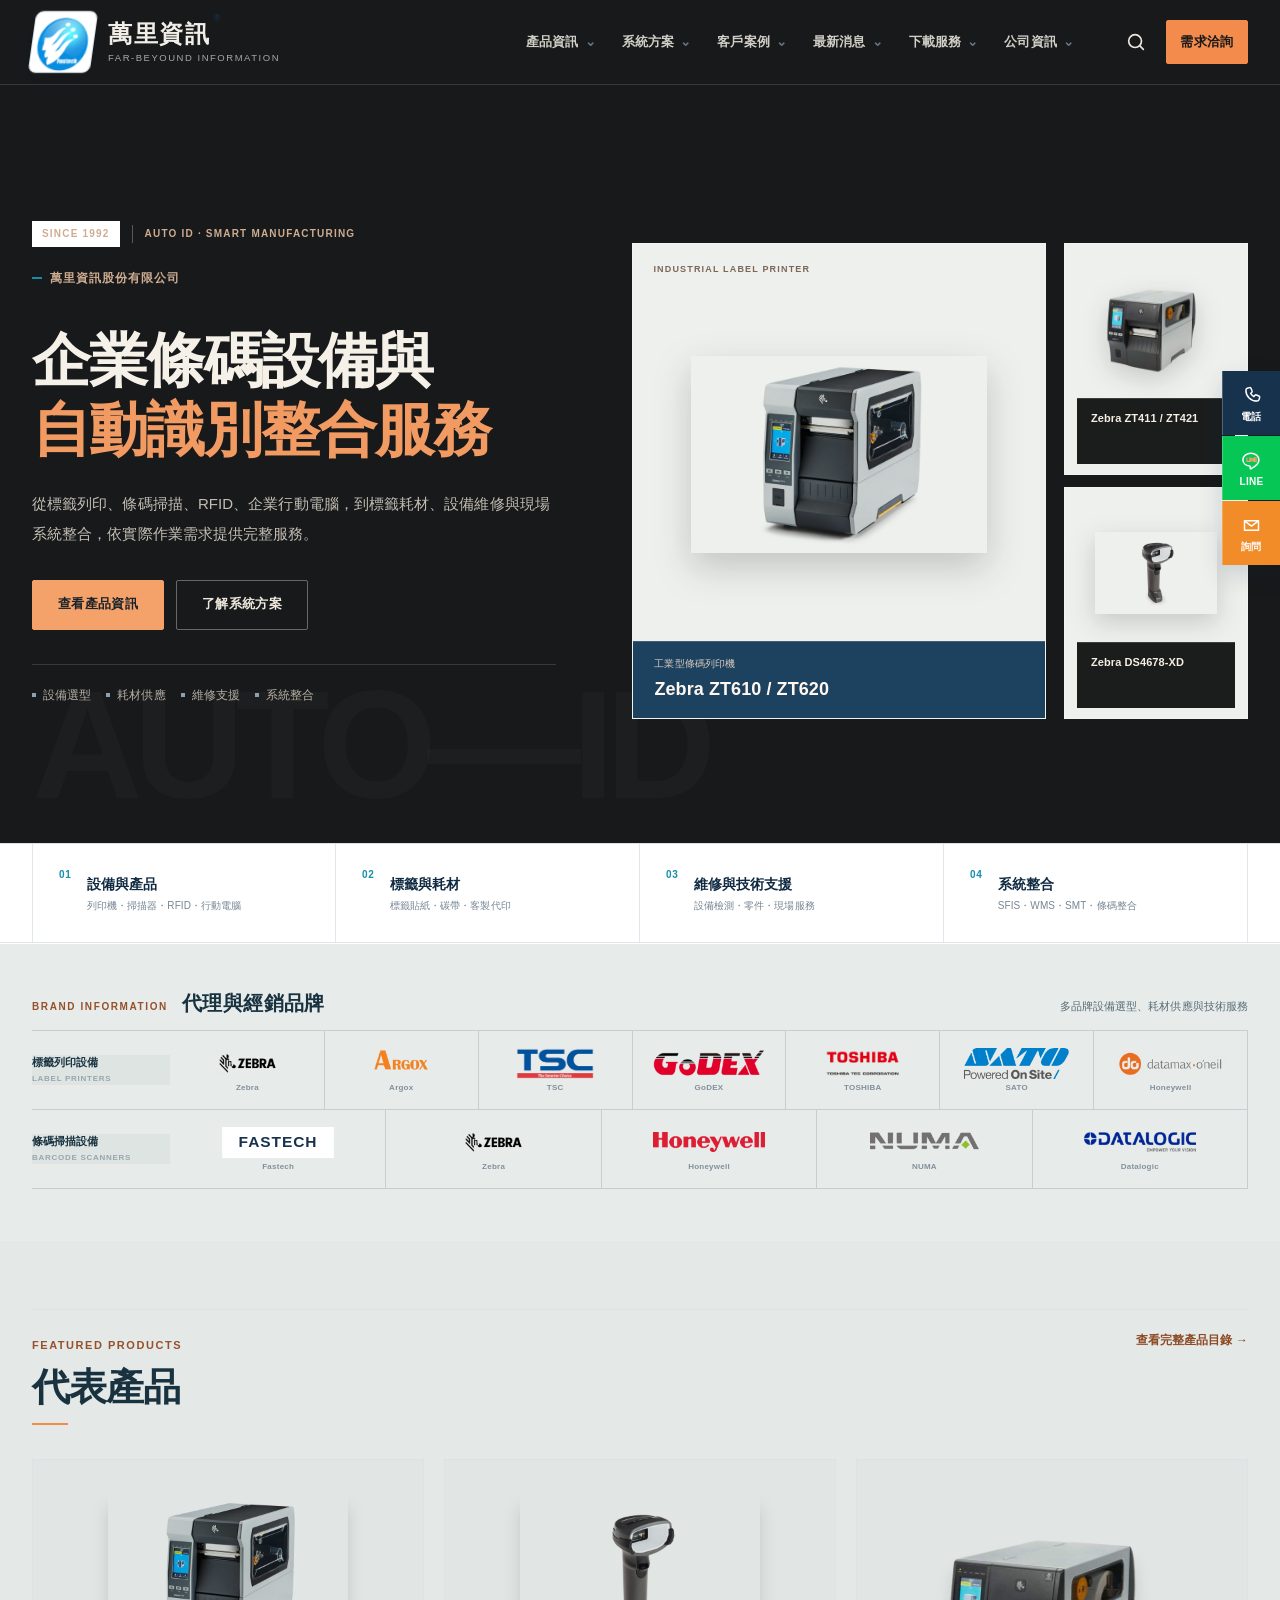
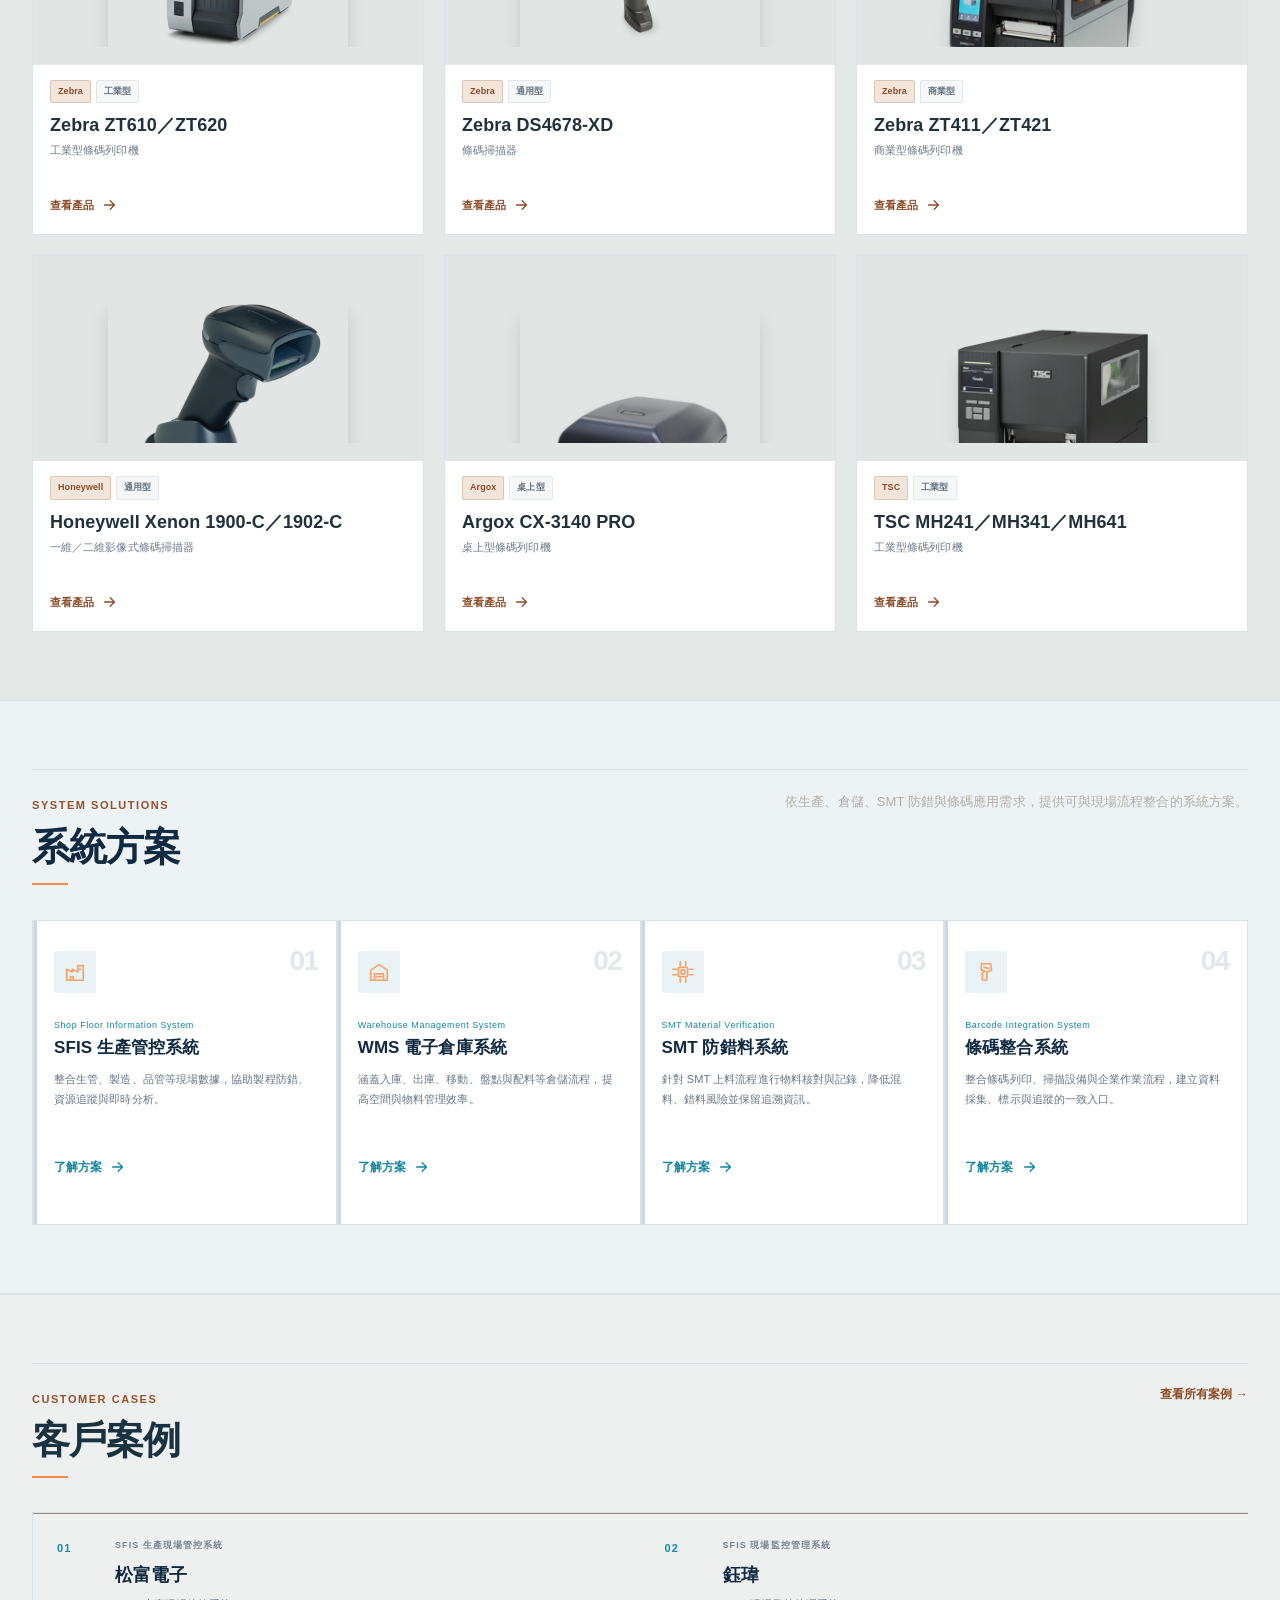
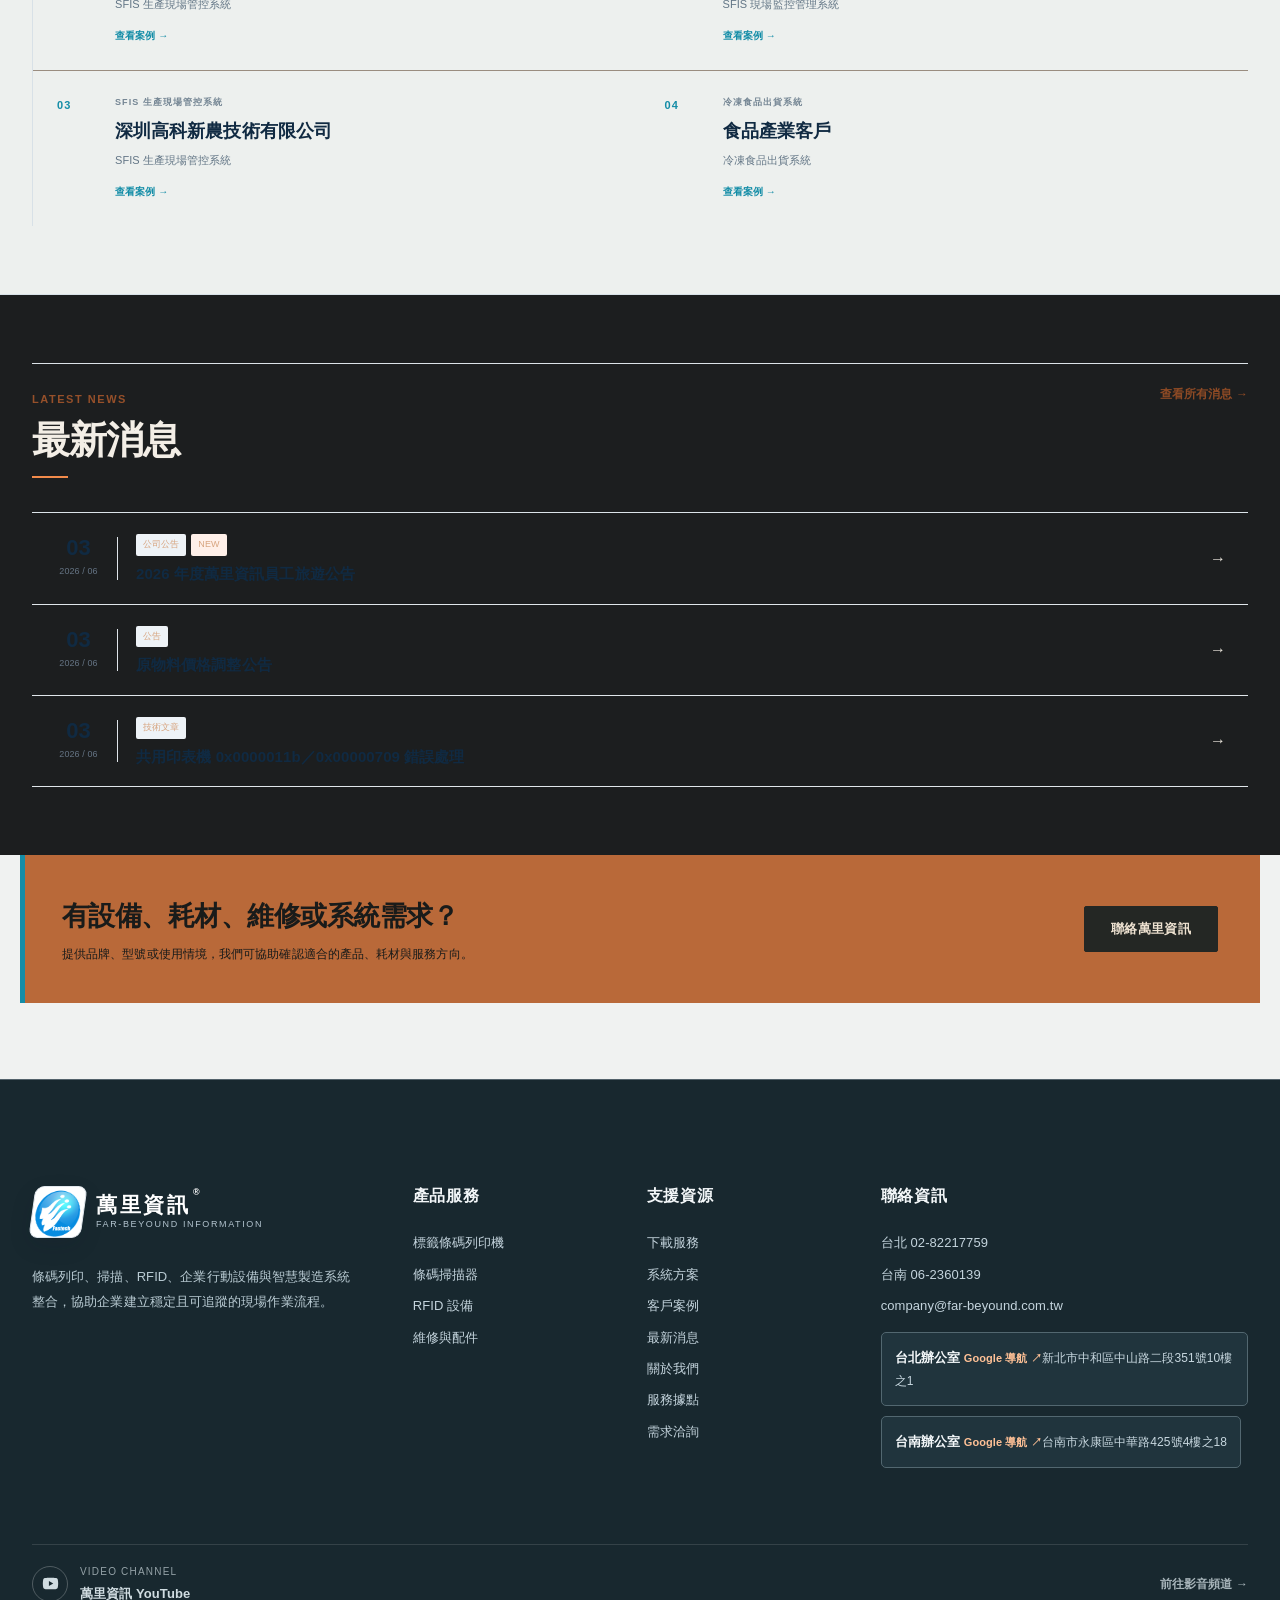
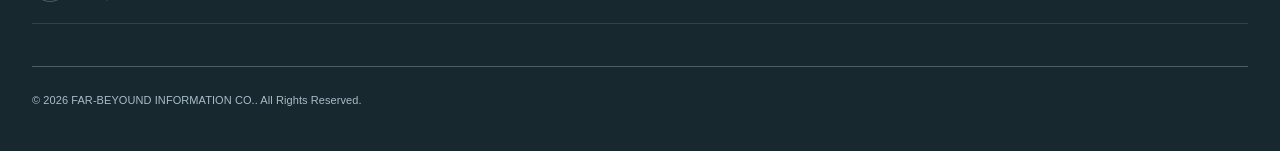
==== commit 7301a0b6: "更新 index.html release cache key" ====
--- a/index.html
+++ b/index.html
@@ -1,10 +1,10 @@
-<!doctype html><html lang="zh-Hant"><head><meta charset="utf-8"><meta name="viewport" content="width=device-width,initial-scale=1"><meta name="description" content="萬里資訊提供標籤條碼列印機、條碼掃描器、RFID、行動電腦、標籤耗材、維修與智慧製造系統整合服務。"><title>萬里資訊｜條碼設備、自動識別與系統整合</title><link rel="stylesheet" href="assets/css/home-bundle.css?v=20260918-1556"><link rel="stylesheet" href="assets/css/approved-skin-20260916.css?v=20260918-1556"><link rel="icon" type="image/png" href="assets/images/brand/far-beyound-logo.png"></head><body data-page="home" class="fb-approved-skin-20260916"><div id="siteHeader"></div>
+<!doctype html><html lang="zh-Hant"><head><meta charset="utf-8"><meta name="viewport" content="width=device-width,initial-scale=1"><meta name="description" content="萬里資訊提供標籤條碼列印機、條碼掃描器、RFID、行動電腦、標籤耗材、維修與智慧製造系統整合服務。"><title>萬里資訊｜條碼設備、自動識別與系統整合</title><link rel="stylesheet" href="assets/css/home-bundle.css?v=20260918-1600"><link rel="stylesheet" href="assets/css/approved-skin-20260916.css?v=20260918-1600"><link rel="icon" type="image/png" href="assets/images/brand/far-beyound-logo.png"></head><body data-page="home" class="fb-approved-skin-20260916"><div id="siteHeader"></div>
 <main>
-<section class="hero v2-home-hero"><div class="container hero-inner"><div class="hero-copy"><span class="eyebrow">萬里資訊股份有限公司</span><h1>企業條碼設備與<br><em>自動識別整合服務</em></h1><p>從標籤列印、條碼掃描、RFID、企業行動電腦，到標籤耗材、設備維修與現場系統整合，依實際作業需求提供完整服務。</p><div class="hero-actions"><a class="btn btn-primary" href="products.html">查看產品資訊</a><a class="btn btn-secondary" href="solutions.html">了解系統方案</a></div><div class="hero-trust" data-interactive="1"><a href="products.html"><span>設備選型</span></a><a href="products.html?category=labels"><span>耗材供應</span></a><a href="products.html?category=parts"><span>維修支援</span></a><a href="solutions.html"><span>系統整合</span></a></div></div><div class="v2-hero-products"><a class="v2-stage-main" href="product.html?id=zebra-zt610-zt620"><span class="v2-stage-label">INDUSTRIAL LABEL PRINTER</span><img src="assets/images/products/zebra-zt610-zt620.jpg?v=20260918-1556" alt="Zebra ZT610 / ZT620 工業型條碼列印機" loading="eager" fetchpriority="high" decoding="async"><span class="v2-stage-caption"><small>工業型條碼列印機</small><b>Zebra ZT610 / ZT620</b></span></a><div class="v2-stage-side"><a href="product.html?id=zebra-zt411-zt421"><img src="assets/images/products/zebra-zt411-zt421.png?v=20260918-1556" alt="Zebra ZT411 / ZT421" loading="lazy" fetchpriority="low" decoding="async"><span>Zebra ZT411 / ZT421</span></a><a href="product.html?id=zebra-ds4678-xd"><img src="assets/images/products/zebra-ds4678-xd.jpg?v=20260918-1556" alt="Zebra DS4678-XD" loading="lazy" fetchpriority="low" decoding="async"><span>Zebra DS4678-XD</span></a></div></div></div></section>
+<section class="hero v2-home-hero"><div class="container hero-inner"><div class="hero-copy"><span class="eyebrow">萬里資訊股份有限公司</span><h1>企業條碼設備與<br><em>自動識別整合服務</em></h1><p>從標籤列印、條碼掃描、RFID、企業行動電腦，到標籤耗材、設備維修與現場系統整合，依實際作業需求提供完整服務。</p><div class="hero-actions"><a class="btn btn-primary" href="products.html">查看產品資訊</a><a class="btn btn-secondary" href="solutions.html">了解系統方案</a></div><div class="hero-trust" data-interactive="1"><a href="products.html"><span>設備選型</span></a><a href="products.html?category=labels"><span>耗材供應</span></a><a href="products.html?category=parts"><span>維修支援</span></a><a href="solutions.html"><span>系統整合</span></a></div></div><div class="v2-hero-products"><a class="v2-stage-main" href="product.html?id=zebra-zt610-zt620"><span class="v2-stage-label">INDUSTRIAL LABEL PRINTER</span><img src="assets/images/products/zebra-zt610-zt620.jpg?v=20260918-1600" alt="Zebra ZT610 / ZT620 工業型條碼列印機" loading="eager" fetchpriority="high" decoding="async"><span class="v2-stage-caption"><small>工業型條碼列印機</small><b>Zebra ZT610 / ZT620</b></span></a><div class="v2-stage-side"><a href="product.html?id=zebra-zt411-zt421"><img src="assets/images/products/zebra-zt411-zt421.png?v=20260918-1600" alt="Zebra ZT411 / ZT421" loading="lazy" fetchpriority="low" decoding="async"><span>Zebra ZT411 / ZT421</span></a><a href="product.html?id=zebra-ds4678-xd"><img src="assets/images/products/zebra-ds4678-xd.jpg?v=20260918-1600" alt="Zebra DS4678-XD" loading="lazy" fetchpriority="low" decoding="async"><span>Zebra DS4678-XD</span></a></div></div></div></section>
 <section class="v5-credibility" aria-label="萬里資訊服務概況"><div class="container v5-cred-grid"><div class="v5-cred-item"><strong class="v5-cred-key">1992</strong><span class="v5-cred-copy"><b>公司核准設立</b><span>持續服務企業條碼與自動識別應用</span></span></div><div class="v5-cred-item"><strong class="v5-cred-key smaller">台北 × 台南</strong><span class="v5-cred-copy"><b>台灣服務據點</b><span>設備、耗材與技術服務窗口</span></span></div><div class="v5-cred-item"><strong class="v5-cred-key smaller">AUTO ID</strong><span class="v5-cred-copy"><b>多品牌設備整合</b><span>列印、掃描、RFID 與行動設備</span></span></div><div class="v5-cred-item"><strong class="v5-cred-key smaller">SFIS · WMS · SMT</strong><span class="v5-cred-copy"><b>現場系統整合</b><span>生產、倉儲、防錯與條碼流程</span></span></div></div></section>
 <section class="brand-portfolio" aria-labelledby="brandPortfolioTitle"><div class="container"><div class="brand-portfolio-head"><div class="brand-portfolio-title"><small>BRAND INFORMATION</small><h2 id="brandPortfolioTitle">代理與經銷品牌</h2></div><p>多品牌設備選型、耗材供應與技術服務</p></div><div class="brand-family"><div class="brand-family-label">標籤列印設備<small>LABEL PRINTERS</small></div><div class="brand-wordmarks"><a class="brand-wordmark zebra" href="products.html?category=printers&brand=Zebra">Zebra</a><a class="brand-wordmark argox" href="products.html?category=printers&brand=Argox">Argox</a><a class="brand-wordmark tsc" href="products.html?category=printers&brand=TSC">TSC</a><a class="brand-wordmark godex" href="products.html?category=printers&brand=GoDEX">GoDEX</a><a class="brand-wordmark toshiba" href="products.html?category=printers&brand=TOSHIBA">TOSHIBA</a><a class="brand-wordmark sato" href="products.html?category=printers&brand=SATO">SATO</a><a class="brand-wordmark honeywell" href="products.html?category=printers&brand=Honeywell">Honeywell</a></div></div><div class="brand-family scanner"><div class="brand-family-label">條碼掃描設備<small>BARCODE SCANNERS</small></div><div class="brand-wordmarks"><a class="brand-wordmark fastech" href="products.html?category=scanners&brand=Fastech">Fastech</a><a class="brand-wordmark zebra" href="products.html?category=scanners&brand=Zebra">Zebra</a><a class="brand-wordmark honeywell" href="products.html?category=scanners&brand=Honeywell">Honeywell</a><a class="brand-wordmark numa" href="products.html?category=scanners&brand=NUMA">NUMA</a><a class="brand-wordmark datalogic" href="products.html?category=scanners&brand=Datalogic">Datalogic</a></div></div></div></section>
 <section class="v2-service-strip"><div class="container v2-service-grid"><a class="v2-service-item" href="products.html"><span class="v2-service-no">01</span><span><b>設備與產品</b><small>列印機・掃描器・RFID・行動電腦</small></span></a><a class="v2-service-item" href="products.html?category=labels"><span class="v2-service-no">02</span><span><b>標籤與耗材</b><small>標籤貼紙・碳帶・客製代印</small></span></a><a class="v2-service-item" href="products.html?category=parts"><span class="v2-service-no">03</span><span><b>維修與技術支援</b><small>設備檢測・零件・現場服務</small></span></a><a class="v2-service-item" href="solutions.html"><span class="v2-service-no">04</span><span><b>系統整合</b><small>SFIS・WMS・SMT・條碼整合</small></span></a></div></section>
 <section class="section section-white"><div class="container"><div class="section-head"><div><span class="eyebrow">PRODUCT & SERVICE</span><h2>產品與服務</h2></div><p>依設備類型快速進入完整目錄，從硬體、耗材、軟體到維修服務集中查找。</p></div><div id="homeCategories" class="category-grid"></div></div></section><section class="section"><div class="container"><div class="section-head"><div><span class="eyebrow">FEATURED PRODUCTS</span><h2>代表產品</h2></div><a class="text-link" href="products.html">查看完整產品目錄 →</a></div><div id="homeProducts" class="product-grid"></div></div></section><section class="section section-dark"><div class="container"><div class="section-head"><div><span class="eyebrow">SYSTEM SOLUTIONS</span><h2>系統方案</h2></div><p>依生產、倉儲、SMT 防錯與條碼應用需求，提供可與現場流程整合的系統方案。</p></div><div id="homeSolutions" class="solution-grid"></div></div></section>
 <section class="section v5-case-section"><div class="container"><div class="section-head"><div><span class="eyebrow">CUSTOMER CASES</span><h2>客戶案例</h2></div><a class="text-link" href="cases.html">查看所有案例 →</a></div><div class="v5-case-grid"><a class="v5-case-card" href="cases.html"><span class="v5-case-no">01</span><small>SFIS · PRODUCTION</small><h3>松富電子</h3><p>SFIS 生產現場管控系統</p><span class="v5-case-link">查看案例 →</span></a><a class="v5-case-card" href="cases.html"><span class="v5-case-no">02</span><small>SFIS · MONITORING</small><h3>鈺瑋</h3><p>SFIS 現場監控管理系統</p><span class="v5-case-link">查看案例 →</span></a><a class="v5-case-card" href="cases.html"><span class="v5-case-no">03</span><small>SFIS · INTEGRATION</small><h3>深圳高科新農技術有限公司</h3><p>SFIS 生產現場管控系統</p><span class="v5-case-link">查看案例 →</span></a><a class="v5-case-card" href="cases.html"><span class="v5-case-no">04</span><small>WMS · SHIPPING</small><h3>食品產業客戶</h3><p>冷凍食品出貨系統</p><span class="v5-case-link">查看案例 →</span></a></div></div></section>
 <section class="section section-white"><div class="container"><div class="section-head"><div><span class="eyebrow">LATEST NEWS</span><h2>最新消息</h2></div><a class="text-link" href="news.html">查看所有消息 →</a></div><div id="homeNews" class="news-list"></div></div></section><section class="cta-band"><div><h2>有設備、耗材、維修或系統需求？</h2><p>提供品牌、型號或使用情境，我們可協助確認適合的產品、耗材與服務方向。</p></div><a class="btn" href="contact.html">聯絡萬里資訊</a></section>
-</main><div id="siteFooter"></div><script src="assets/js/data.js?v=20260918-1556"></script><script src="assets/js/cloud-sync.js?v=20260918-1556" data-cloud-sync="1"></script><script type="application/json" id="homeBundledRuntimeMarkers" data-front-url-guard="1" data-page-settings-control="1" data-search-visibility="1" data-front-location-control="1" data-front-feature-control="1" data-public-managed-content="1" data-front-brand-control="1" data-social-content="1" data-site-seo="1" data-social-display="1" data-public-release-polish="1" data-brand-home-guard="1" data-quick-contact-normalize="1" data-quick-contact-authority="1" data-solution-coverage="1">{}</script><script type="application/json" id="homeLateRuntimeAssets">["assets/js/product-docs.js?v=20260918-1556","assets/js/home-late-bundle.js?v=20260918-1556"]</script><script src="assets/js/home-main-bundle.js?v=20260918-1556"></script><script src="assets/js/site-social.js?v=20260918-1556"></script><script src="assets/js/home-aux-bundle.js?v=20260918-1556"></script></body></html>+</main><div id="siteFooter"></div><script src="assets/js/data.js?v=20260918-1600"></script><script src="assets/js/cloud-sync.js?v=20260918-1600" data-cloud-sync="1"></script><script type="application/json" id="homeBundledRuntimeMarkers" data-front-url-guard="1" data-page-settings-control="1" data-search-visibility="1" data-front-location-control="1" data-front-feature-control="1" data-public-managed-content="1" data-front-brand-control="1" data-social-content="1" data-site-seo="1" data-social-display="1" data-public-release-polish="1" data-brand-home-guard="1" data-quick-contact-normalize="1" data-quick-contact-authority="1" data-solution-coverage="1">{}</script><script type="application/json" id="homeLateRuntimeAssets">["assets/js/product-docs.js?v=20260918-1600","assets/js/home-late-bundle.js?v=20260918-1600"]</script><script src="assets/js/home-main-bundle.js?v=20260918-1600"></script><script src="assets/js/site-social.js?v=20260918-1600"></script><script src="assets/js/home-aux-bundle.js?v=20260918-1600"></script></body></html>
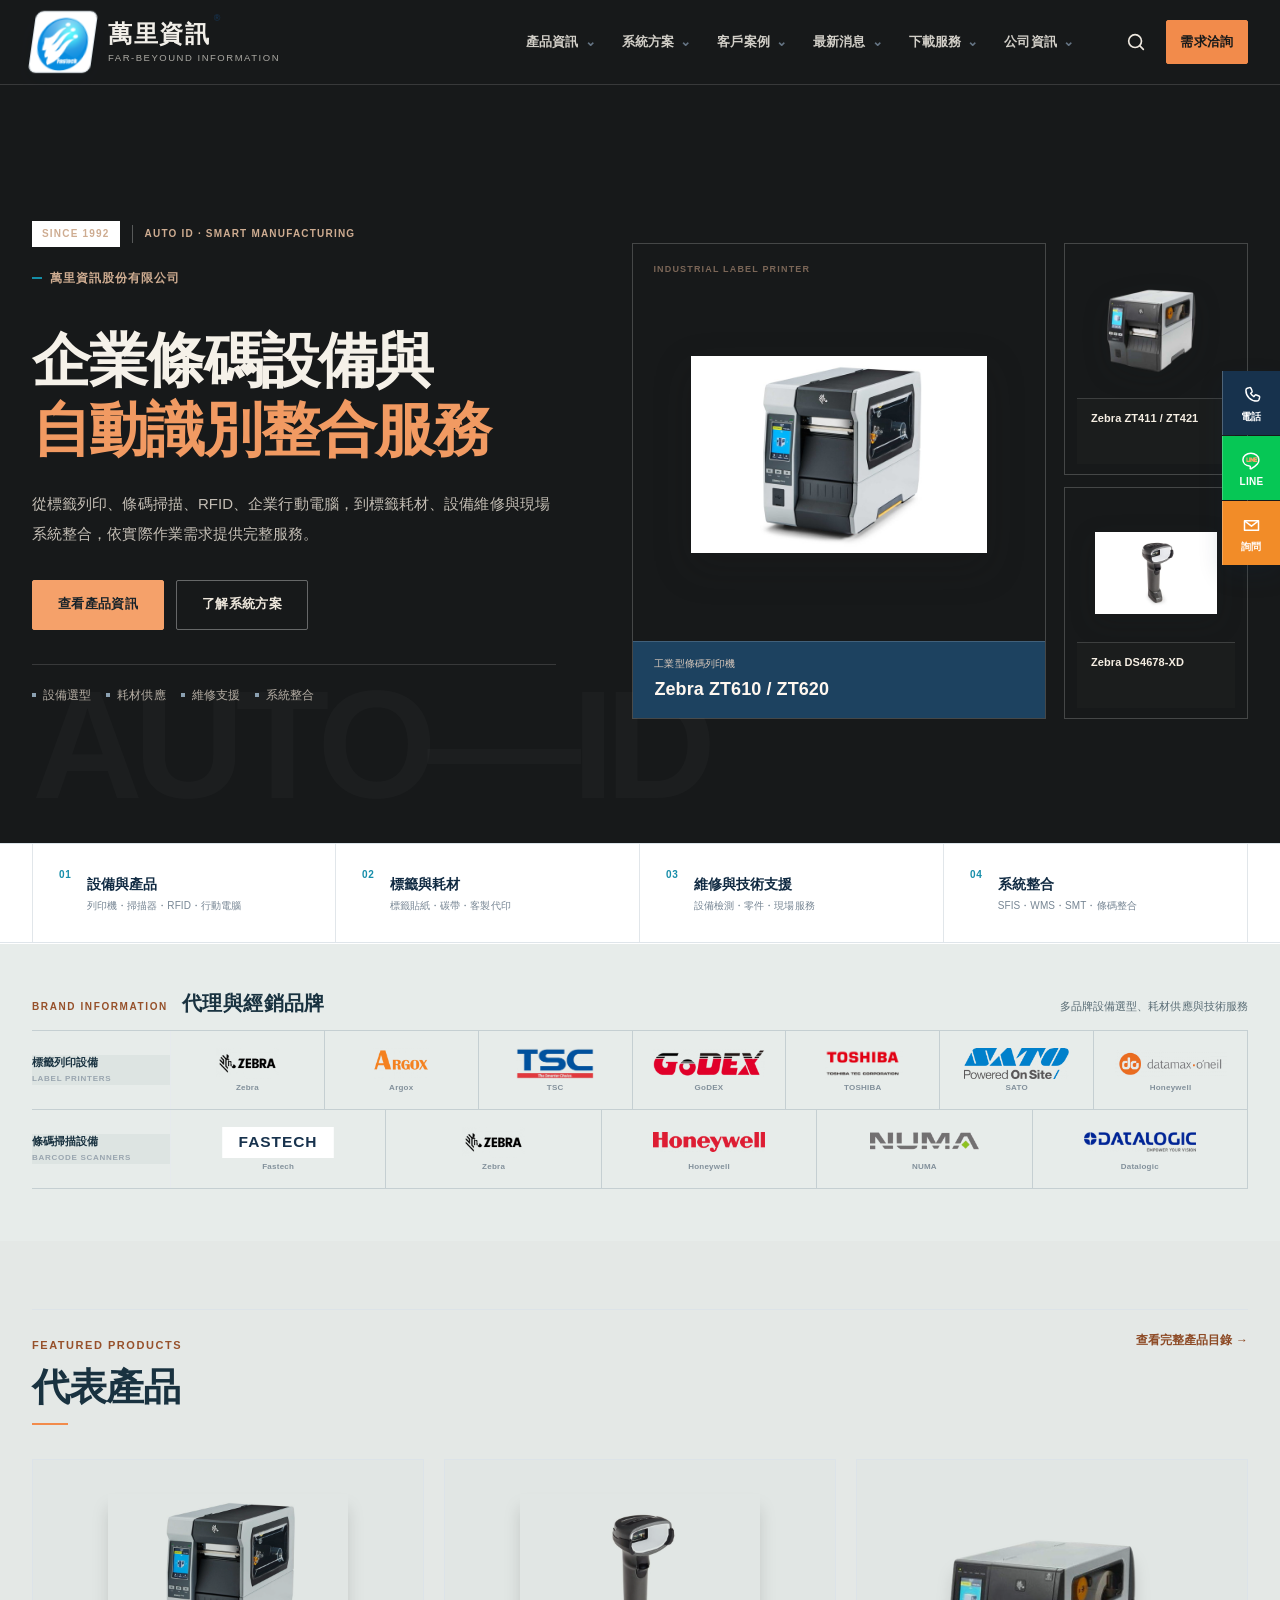
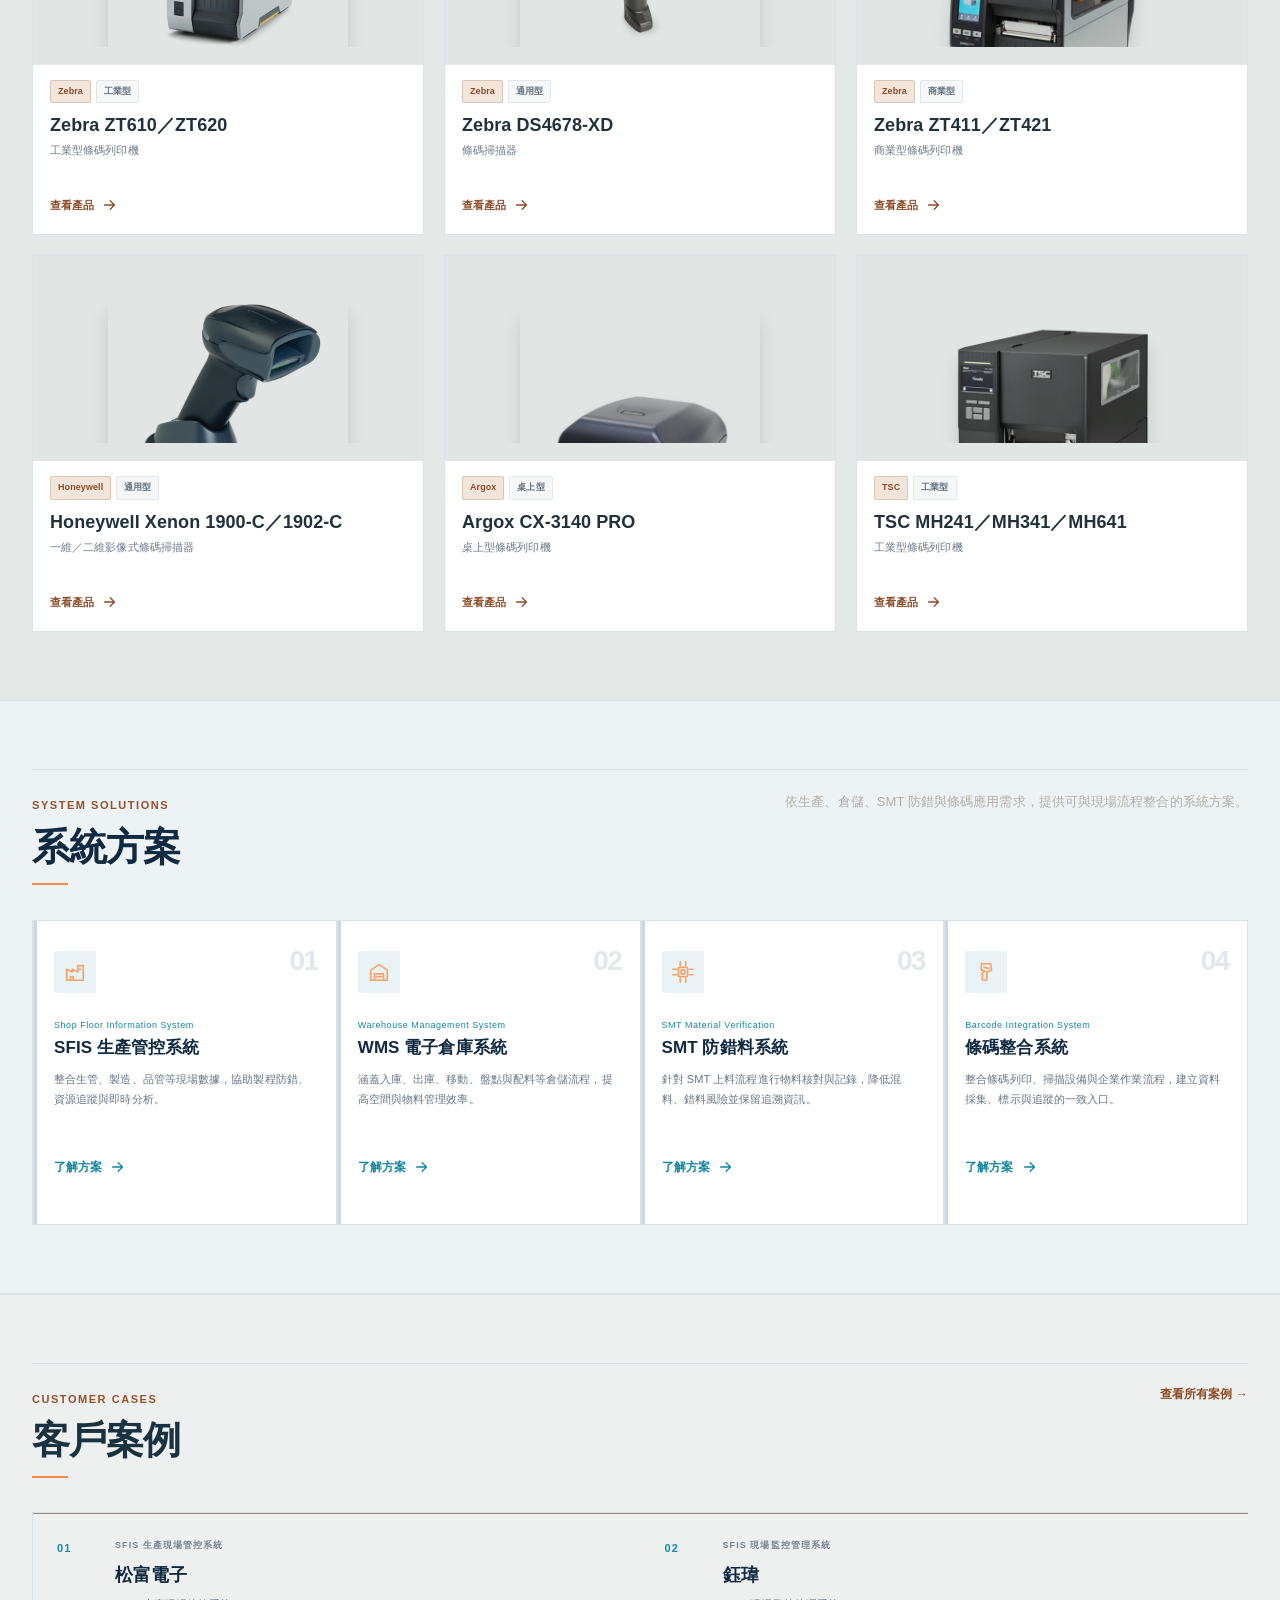
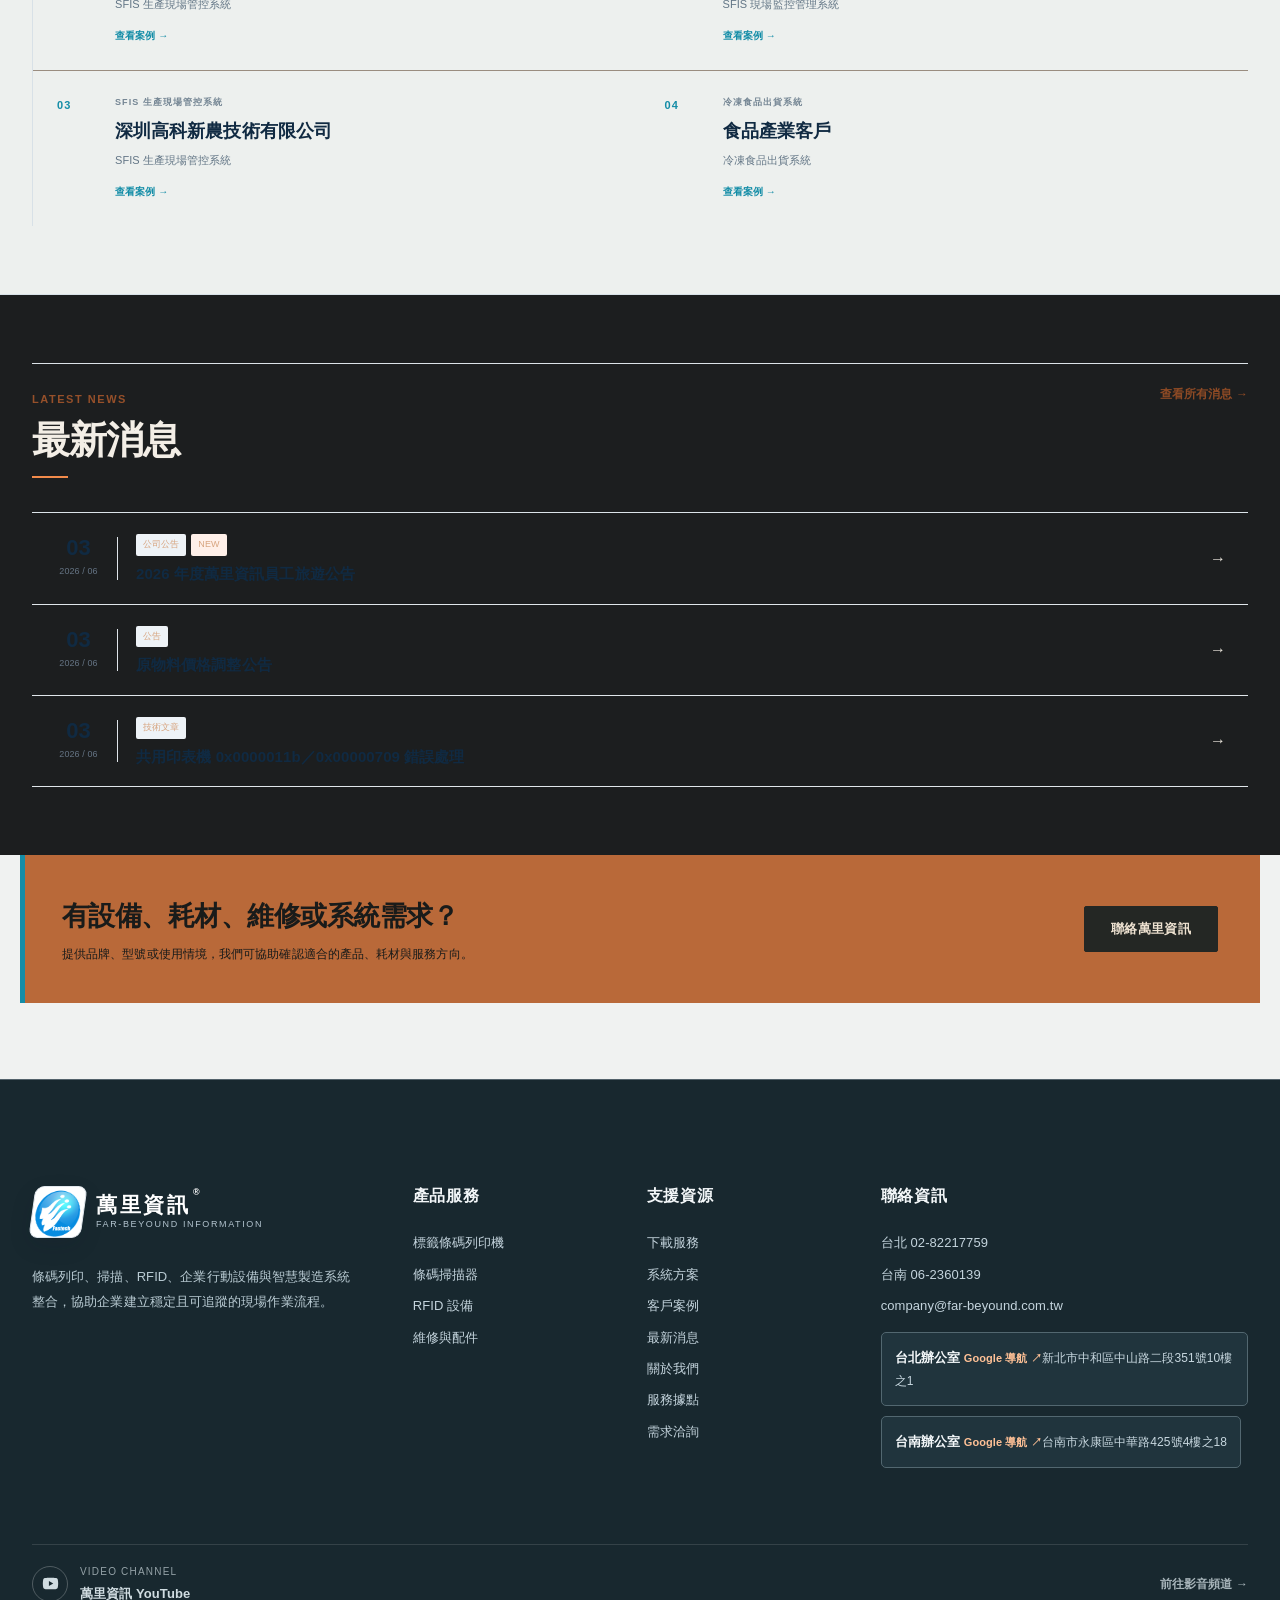
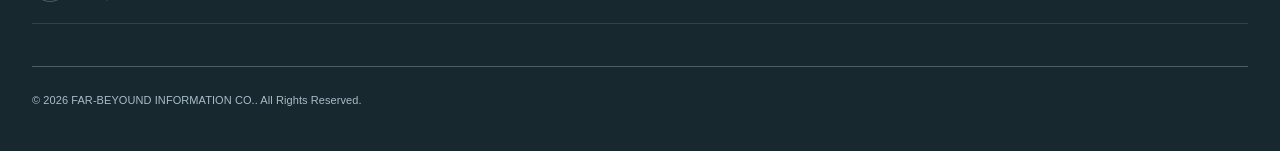
==== commit f1f10875: "更新首頁商品透明舞台 release cache" ====
--- a/index.html
+++ b/index.html
@@ -1,10 +1,10 @@
-<!doctype html><html lang="zh-Hant"><head><meta charset="utf-8"><meta name="viewport" content="width=device-width,initial-scale=1"><meta name="description" content="萬里資訊提供標籤條碼列印機、條碼掃描器、RFID、行動電腦、標籤耗材、維修與智慧製造系統整合服務。"><title>萬里資訊｜條碼設備、自動識別與系統整合</title><link rel="stylesheet" href="assets/css/home-bundle.css?v=20260918-1600"><link rel="stylesheet" href="assets/css/approved-skin-20260916.css?v=20260918-1600"><link rel="icon" type="image/png" href="assets/images/brand/far-beyound-logo.png"></head><body data-page="home" class="fb-approved-skin-20260916"><div id="siteHeader"></div>
+<!doctype html><html lang="zh-Hant"><head><meta charset="utf-8"><meta name="viewport" content="width=device-width,initial-scale=1"><meta name="description" content="萬里資訊提供標籤條碼列印機、條碼掃描器、RFID、行動電腦、標籤耗材、維修與智慧製造系統整合服務。"><title>萬里資訊｜條碼設備、自動識別與系統整合</title><link rel="stylesheet" href="assets/css/home-bundle.css?v=20260918-1810"><link rel="stylesheet" href="assets/css/approved-skin-20260916.css?v=20260918-1810"><link rel="icon" type="image/png" href="assets/images/brand/far-beyound-logo.png"></head><body data-page="home" class="fb-approved-skin-20260916"><div id="siteHeader"></div>
 <main>
-<section class="hero v2-home-hero"><div class="container hero-inner"><div class="hero-copy"><span class="eyebrow">萬里資訊股份有限公司</span><h1>企業條碼設備與<br><em>自動識別整合服務</em></h1><p>從標籤列印、條碼掃描、RFID、企業行動電腦，到標籤耗材、設備維修與現場系統整合，依實際作業需求提供完整服務。</p><div class="hero-actions"><a class="btn btn-primary" href="products.html">查看產品資訊</a><a class="btn btn-secondary" href="solutions.html">了解系統方案</a></div><div class="hero-trust" data-interactive="1"><a href="products.html"><span>設備選型</span></a><a href="products.html?category=labels"><span>耗材供應</span></a><a href="products.html?category=parts"><span>維修支援</span></a><a href="solutions.html"><span>系統整合</span></a></div></div><div class="v2-hero-products"><a class="v2-stage-main" href="product.html?id=zebra-zt610-zt620"><span class="v2-stage-label">INDUSTRIAL LABEL PRINTER</span><img src="assets/images/products/zebra-zt610-zt620.jpg?v=20260918-1600" alt="Zebra ZT610 / ZT620 工業型條碼列印機" loading="eager" fetchpriority="high" decoding="async"><span class="v2-stage-caption"><small>工業型條碼列印機</small><b>Zebra ZT610 / ZT620</b></span></a><div class="v2-stage-side"><a href="product.html?id=zebra-zt411-zt421"><img src="assets/images/products/zebra-zt411-zt421.png?v=20260918-1600" alt="Zebra ZT411 / ZT421" loading="lazy" fetchpriority="low" decoding="async"><span>Zebra ZT411 / ZT421</span></a><a href="product.html?id=zebra-ds4678-xd"><img src="assets/images/products/zebra-ds4678-xd.jpg?v=20260918-1600" alt="Zebra DS4678-XD" loading="lazy" fetchpriority="low" decoding="async"><span>Zebra DS4678-XD</span></a></div></div></div></section>
+<section class="hero v2-home-hero"><div class="container hero-inner"><div class="hero-copy"><span class="eyebrow">萬里資訊股份有限公司</span><h1>企業條碼設備與<br><em>自動識別整合服務</em></h1><p>從標籤列印、條碼掃描、RFID、企業行動電腦，到標籤耗材、設備維修與現場系統整合，依實際作業需求提供完整服務。</p><div class="hero-actions"><a class="btn btn-primary" href="products.html">查看產品資訊</a><a class="btn btn-secondary" href="solutions.html">了解系統方案</a></div><div class="hero-trust" data-interactive="1"><a href="products.html"><span>設備選型</span></a><a href="products.html?category=labels"><span>耗材供應</span></a><a href="products.html?category=parts"><span>維修支援</span></a><a href="solutions.html"><span>系統整合</span></a></div></div><div class="v2-hero-products"><a class="v2-stage-main" href="product.html?id=zebra-zt610-zt620"><span class="v2-stage-label">INDUSTRIAL LABEL PRINTER</span><img src="assets/images/products/zebra-zt610-zt620.jpg?v=20260918-1810" alt="Zebra ZT610 / ZT620 工業型條碼列印機" loading="eager" fetchpriority="high" decoding="async"><span class="v2-stage-caption"><small>工業型條碼列印機</small><b>Zebra ZT610 / ZT620</b></span></a><div class="v2-stage-side"><a href="product.html?id=zebra-zt411-zt421"><img src="assets/images/products/zebra-zt411-zt421.png?v=20260918-1810" alt="Zebra ZT411 / ZT421" loading="lazy" fetchpriority="low" decoding="async"><span>Zebra ZT411 / ZT421</span></a><a href="product.html?id=zebra-ds4678-xd"><img src="assets/images/products/zebra-ds4678-xd.jpg?v=20260918-1810" alt="Zebra DS4678-XD" loading="lazy" fetchpriority="low" decoding="async"><span>Zebra DS4678-XD</span></a></div></div></div></section>
 <section class="v5-credibility" aria-label="萬里資訊服務概況"><div class="container v5-cred-grid"><div class="v5-cred-item"><strong class="v5-cred-key">1992</strong><span class="v5-cred-copy"><b>公司核准設立</b><span>持續服務企業條碼與自動識別應用</span></span></div><div class="v5-cred-item"><strong class="v5-cred-key smaller">台北 × 台南</strong><span class="v5-cred-copy"><b>台灣服務據點</b><span>設備、耗材與技術服務窗口</span></span></div><div class="v5-cred-item"><strong class="v5-cred-key smaller">AUTO ID</strong><span class="v5-cred-copy"><b>多品牌設備整合</b><span>列印、掃描、RFID 與行動設備</span></span></div><div class="v5-cred-item"><strong class="v5-cred-key smaller">SFIS · WMS · SMT</strong><span class="v5-cred-copy"><b>現場系統整合</b><span>生產、倉儲、防錯與條碼流程</span></span></div></div></section>
 <section class="brand-portfolio" aria-labelledby="brandPortfolioTitle"><div class="container"><div class="brand-portfolio-head"><div class="brand-portfolio-title"><small>BRAND INFORMATION</small><h2 id="brandPortfolioTitle">代理與經銷品牌</h2></div><p>多品牌設備選型、耗材供應與技術服務</p></div><div class="brand-family"><div class="brand-family-label">標籤列印設備<small>LABEL PRINTERS</small></div><div class="brand-wordmarks"><a class="brand-wordmark zebra" href="products.html?category=printers&brand=Zebra">Zebra</a><a class="brand-wordmark argox" href="products.html?category=printers&brand=Argox">Argox</a><a class="brand-wordmark tsc" href="products.html?category=printers&brand=TSC">TSC</a><a class="brand-wordmark godex" href="products.html?category=printers&brand=GoDEX">GoDEX</a><a class="brand-wordmark toshiba" href="products.html?category=printers&brand=TOSHIBA">TOSHIBA</a><a class="brand-wordmark sato" href="products.html?category=printers&brand=SATO">SATO</a><a class="brand-wordmark honeywell" href="products.html?category=printers&brand=Honeywell">Honeywell</a></div></div><div class="brand-family scanner"><div class="brand-family-label">條碼掃描設備<small>BARCODE SCANNERS</small></div><div class="brand-wordmarks"><a class="brand-wordmark fastech" href="products.html?category=scanners&brand=Fastech">Fastech</a><a class="brand-wordmark zebra" href="products.html?category=scanners&brand=Zebra">Zebra</a><a class="brand-wordmark honeywell" href="products.html?category=scanners&brand=Honeywell">Honeywell</a><a class="brand-wordmark numa" href="products.html?category=scanners&brand=NUMA">NUMA</a><a class="brand-wordmark datalogic" href="products.html?category=scanners&brand=Datalogic">Datalogic</a></div></div></div></section>
 <section class="v2-service-strip"><div class="container v2-service-grid"><a class="v2-service-item" href="products.html"><span class="v2-service-no">01</span><span><b>設備與產品</b><small>列印機・掃描器・RFID・行動電腦</small></span></a><a class="v2-service-item" href="products.html?category=labels"><span class="v2-service-no">02</span><span><b>標籤與耗材</b><small>標籤貼紙・碳帶・客製代印</small></span></a><a class="v2-service-item" href="products.html?category=parts"><span class="v2-service-no">03</span><span><b>維修與技術支援</b><small>設備檢測・零件・現場服務</small></span></a><a class="v2-service-item" href="solutions.html"><span class="v2-service-no">04</span><span><b>系統整合</b><small>SFIS・WMS・SMT・條碼整合</small></span></a></div></section>
 <section class="section section-white"><div class="container"><div class="section-head"><div><span class="eyebrow">PRODUCT & SERVICE</span><h2>產品與服務</h2></div><p>依設備類型快速進入完整目錄，從硬體、耗材、軟體到維修服務集中查找。</p></div><div id="homeCategories" class="category-grid"></div></div></section><section class="section"><div class="container"><div class="section-head"><div><span class="eyebrow">FEATURED PRODUCTS</span><h2>代表產品</h2></div><a class="text-link" href="products.html">查看完整產品目錄 →</a></div><div id="homeProducts" class="product-grid"></div></div></section><section class="section section-dark"><div class="container"><div class="section-head"><div><span class="eyebrow">SYSTEM SOLUTIONS</span><h2>系統方案</h2></div><p>依生產、倉儲、SMT 防錯與條碼應用需求，提供可與現場流程整合的系統方案。</p></div><div id="homeSolutions" class="solution-grid"></div></div></section>
 <section class="section v5-case-section"><div class="container"><div class="section-head"><div><span class="eyebrow">CUSTOMER CASES</span><h2>客戶案例</h2></div><a class="text-link" href="cases.html">查看所有案例 →</a></div><div class="v5-case-grid"><a class="v5-case-card" href="cases.html"><span class="v5-case-no">01</span><small>SFIS · PRODUCTION</small><h3>松富電子</h3><p>SFIS 生產現場管控系統</p><span class="v5-case-link">查看案例 →</span></a><a class="v5-case-card" href="cases.html"><span class="v5-case-no">02</span><small>SFIS · MONITORING</small><h3>鈺瑋</h3><p>SFIS 現場監控管理系統</p><span class="v5-case-link">查看案例 →</span></a><a class="v5-case-card" href="cases.html"><span class="v5-case-no">03</span><small>SFIS · INTEGRATION</small><h3>深圳高科新農技術有限公司</h3><p>SFIS 生產現場管控系統</p><span class="v5-case-link">查看案例 →</span></a><a class="v5-case-card" href="cases.html"><span class="v5-case-no">04</span><small>WMS · SHIPPING</small><h3>食品產業客戶</h3><p>冷凍食品出貨系統</p><span class="v5-case-link">查看案例 →</span></a></div></div></section>
 <section class="section section-white"><div class="container"><div class="section-head"><div><span class="eyebrow">LATEST NEWS</span><h2>最新消息</h2></div><a class="text-link" href="news.html">查看所有消息 →</a></div><div id="homeNews" class="news-list"></div></div></section><section class="cta-band"><div><h2>有設備、耗材、維修或系統需求？</h2><p>提供品牌、型號或使用情境，我們可協助確認適合的產品、耗材與服務方向。</p></div><a class="btn" href="contact.html">聯絡萬里資訊</a></section>
-</main><div id="siteFooter"></div><script src="assets/js/data.js?v=20260918-1600"></script><script src="assets/js/cloud-sync.js?v=20260918-1600" data-cloud-sync="1"></script><script type="application/json" id="homeBundledRuntimeMarkers" data-front-url-guard="1" data-page-settings-control="1" data-search-visibility="1" data-front-location-control="1" data-front-feature-control="1" data-public-managed-content="1" data-front-brand-control="1" data-social-content="1" data-site-seo="1" data-social-display="1" data-public-release-polish="1" data-brand-home-guard="1" data-quick-contact-normalize="1" data-quick-contact-authority="1" data-solution-coverage="1">{}</script><script type="application/json" id="homeLateRuntimeAssets">["assets/js/product-docs.js?v=20260918-1600","assets/js/home-late-bundle.js?v=20260918-1600"]</script><script src="assets/js/home-main-bundle.js?v=20260918-1600"></script><script src="assets/js/site-social.js?v=20260918-1600"></script><script src="assets/js/home-aux-bundle.js?v=20260918-1600"></script></body></html>+</main><div id="siteFooter"></div><script src="assets/js/data.js?v=20260918-1810"></script><script src="assets/js/cloud-sync.js?v=20260918-1810" data-cloud-sync="1"></script><script type="application/json" id="homeBundledRuntimeMarkers" data-front-url-guard="1" data-page-settings-control="1" data-search-visibility="1" data-front-location-control="1" data-front-feature-control="1" data-public-managed-content="1" data-front-brand-control="1" data-social-content="1" data-site-seo="1" data-social-display="1" data-public-release-polish="1" data-brand-home-guard="1" data-quick-contact-normalize="1" data-quick-contact-authority="1" data-solution-coverage="1">{}</script><script type="application/json" id="homeLateRuntimeAssets">["assets/js/product-docs.js?v=20260918-1810","assets/js/home-late-bundle.js?v=20260918-1810"]</script><script src="assets/js/home-main-bundle.js?v=20260918-1810"></script><script src="assets/js/site-social.js?v=20260918-1810"></script><script src="assets/js/home-aux-bundle.js?v=20260918-1810"></script></body></html>
--- a/assets/css/home-bundle.css
+++ b/assets/css/home-bundle.css
@@ -615,7 +615,7 @@
 .hero.v2-home-hero .hero-trust span{position:relative}
 .hero.v2-home-hero .hero-trust span:before{content:"";display:inline-block;width:4px;height:4px;margin:0 7px 2px 0;background:#8ba0b1}
 
-.v2-stage-main,.v2-stage-side>a{transition:border-color .22s ease,box-shadow .22s ease,transform .22s ease;background:#fff!important}
+.v2-stage-main,.v2-stage-side>a{transition:border-color .22s ease,box-shadow .22s ease,transform .22s ease;background:transparent!important}
 .v2-stage-main{box-shadow:var(--v4-shadow)!important;border-color:#d4dde4!important}
 .v2-stage-side>a{box-shadow:0 5px 18px rgba(17,43,67,.045)!important}
 .v2-stage-main img,.v2-stage-side img{transition:transform .28s ease,filter .28s ease}
@@ -1303,8 +1303,8 @@
 body[data-page="home"] .v2-hero-products{position:relative;padding-bottom:44px}
 body[data-page="home"] .hero-rotate-card,body[data-page="home"] .hero-rotate-side{transition:opacity .32s ease,transform .32s ease,border-color .18s ease,box-shadow .18s ease}
 body[data-page="home"] .hero-rotate-card.is-entering,body[data-page="home"] .hero-rotate-side.is-entering{animation:fbHeroIn .34s ease both}
-body[data-page="home"] .hero-rotate-side{display:flex!important;flex-direction:column;overflow:hidden;background:#fff;border:1px solid #d8e1e7;min-height:209px;color:#17324d;text-decoration:none}
-body[data-page="home"] .hero-rotate-side img{width:100%;height:142px;object-fit:contain;background:#fff;padding:10px}
+body[data-page="home"] .hero-rotate-side{display:flex!important;flex-direction:column;overflow:hidden;background:transparent;border:1px solid #d8e1e7;min-height:209px;color:#17324d;text-decoration:none}
+body[data-page="home"] .hero-rotate-side img{width:100%;height:142px;object-fit:contain;background:transparent;padding:10px}
 body[data-page="home"] .hero-rotate-side span{display:flex;flex-direction:column;justify-content:center;min-height:66px;padding:9px 14px 10px;border-top:1px solid #e3e9ed;font-size:12px;font-weight:800;line-height:1.35}
 body[data-page="home"] .hero-rotate-side small{display:block;margin-bottom:3px;color:#718492;font-size:9px;font-weight:800;letter-spacing:.08em;text-transform:uppercase}
 body[data-page="home"] .hero-rotate-side:hover{border-color:#aabdc8;box-shadow:0 9px 24px rgba(17,43,67,.08)}
--- a/assets/css/approved-skin-20260916.css
+++ b/assets/css/approved-skin-20260916.css
@@ -1554,7 +1554,7 @@
 html body.fb-approved-skin-20260916[data-page="home"] .v2-hero-products .home-photo-main,
 html body.fb-approved-skin-20260916[data-page="home"] .v2-hero-products .home-photo-tile {
   border-radius: 0 !important;
-  background: rgba(255,255,255,.96) !important;
+  background: transparent !important;
 }
 
 html body.fb-approved-skin-20260916[data-page="home"] .v5-credibility {
@@ -1674,16 +1674,16 @@
 }
 
 
-/* 2026-09-18｜首頁 Hero 商品展示底板統一
-   目的：統一透明圖、白底圖與不同裁切比例的視覺承載；
-   僅調整 Hero 商品展示，不修改圖片來源、產品資料或輪播邏輯。 */
+/* 2026-09-18｜首頁 Hero 商品透明舞台
+   商品圖直接融入深色 Hero，不再使用淺灰／白色矩形底板；
+   保留產品圖片、文字資訊帶、輪播與 RWD 邏輯。 */
 html body.fb-approved-skin-20260916[data-page="home"] .v2-stage-main,
 html body.fb-approved-skin-20260916[data-page="home"] .hero-rotate-card,
 html body.fb-approved-skin-20260916[data-page="home"] .v2-stage-side > a,
 html body.fb-approved-skin-20260916[data-page="home"] .hero-rotate-side {
   overflow: hidden !important;
-  border-color: rgba(255,255,255,.26) !important;
-  background: #eef0ed !important;
+  border-color: rgba(255,255,255,.20) !important;
+  background: transparent !important;
 }
 
 html body.fb-approved-skin-20260916[data-page="home"] .v2-stage-main:hover,
@@ -1691,7 +1691,7 @@
 html body.fb-approved-skin-20260916[data-page="home"] .v2-stage-side > a:hover,
 html body.fb-approved-skin-20260916[data-page="home"] .hero-rotate-side:hover {
   border-color: rgba(242,139,75,.72) !important;
-  background: #f3f4f1 !important;
+  background: rgba(255,255,255,.045) !important;
 }
 
 html body.fb-approved-skin-20260916[data-page="home"] .v2-stage-main img,
@@ -1792,3 +1792,21 @@
     gap: 18px !important;
   }
 }
+
+/* 2026-09-18｜首頁商品圖白框防回歸
+   最後 authority：所有首頁商品圖片內層不得自行鋪白底。 */
+html body.fb-approved-skin-20260916[data-page="home"] .v2-hero-products .real-product-media,
+html body.fb-approved-skin-20260916[data-page="home"] .v2-hero-products .official-product-photo,
+html body.fb-approved-skin-20260916[data-page="home"] .v2-hero-products .device-visual,
+html body.fb-approved-skin-20260916[data-page="home"] .product-card-visual .real-product-media,
+html body.fb-approved-skin-20260916[data-page="home"] .product-card-visual .official-product-photo,
+html body.fb-approved-skin-20260916[data-page="home"] .product-card-visual .device-visual {
+  background: transparent !important;
+  box-shadow: none !important;
+}
+
+html body.fb-approved-skin-20260916[data-page="home"] .v2-hero-products img,
+html body.fb-approved-skin-20260916[data-page="home"] .product-card-visual img {
+  background: transparent !important;
+}
+
